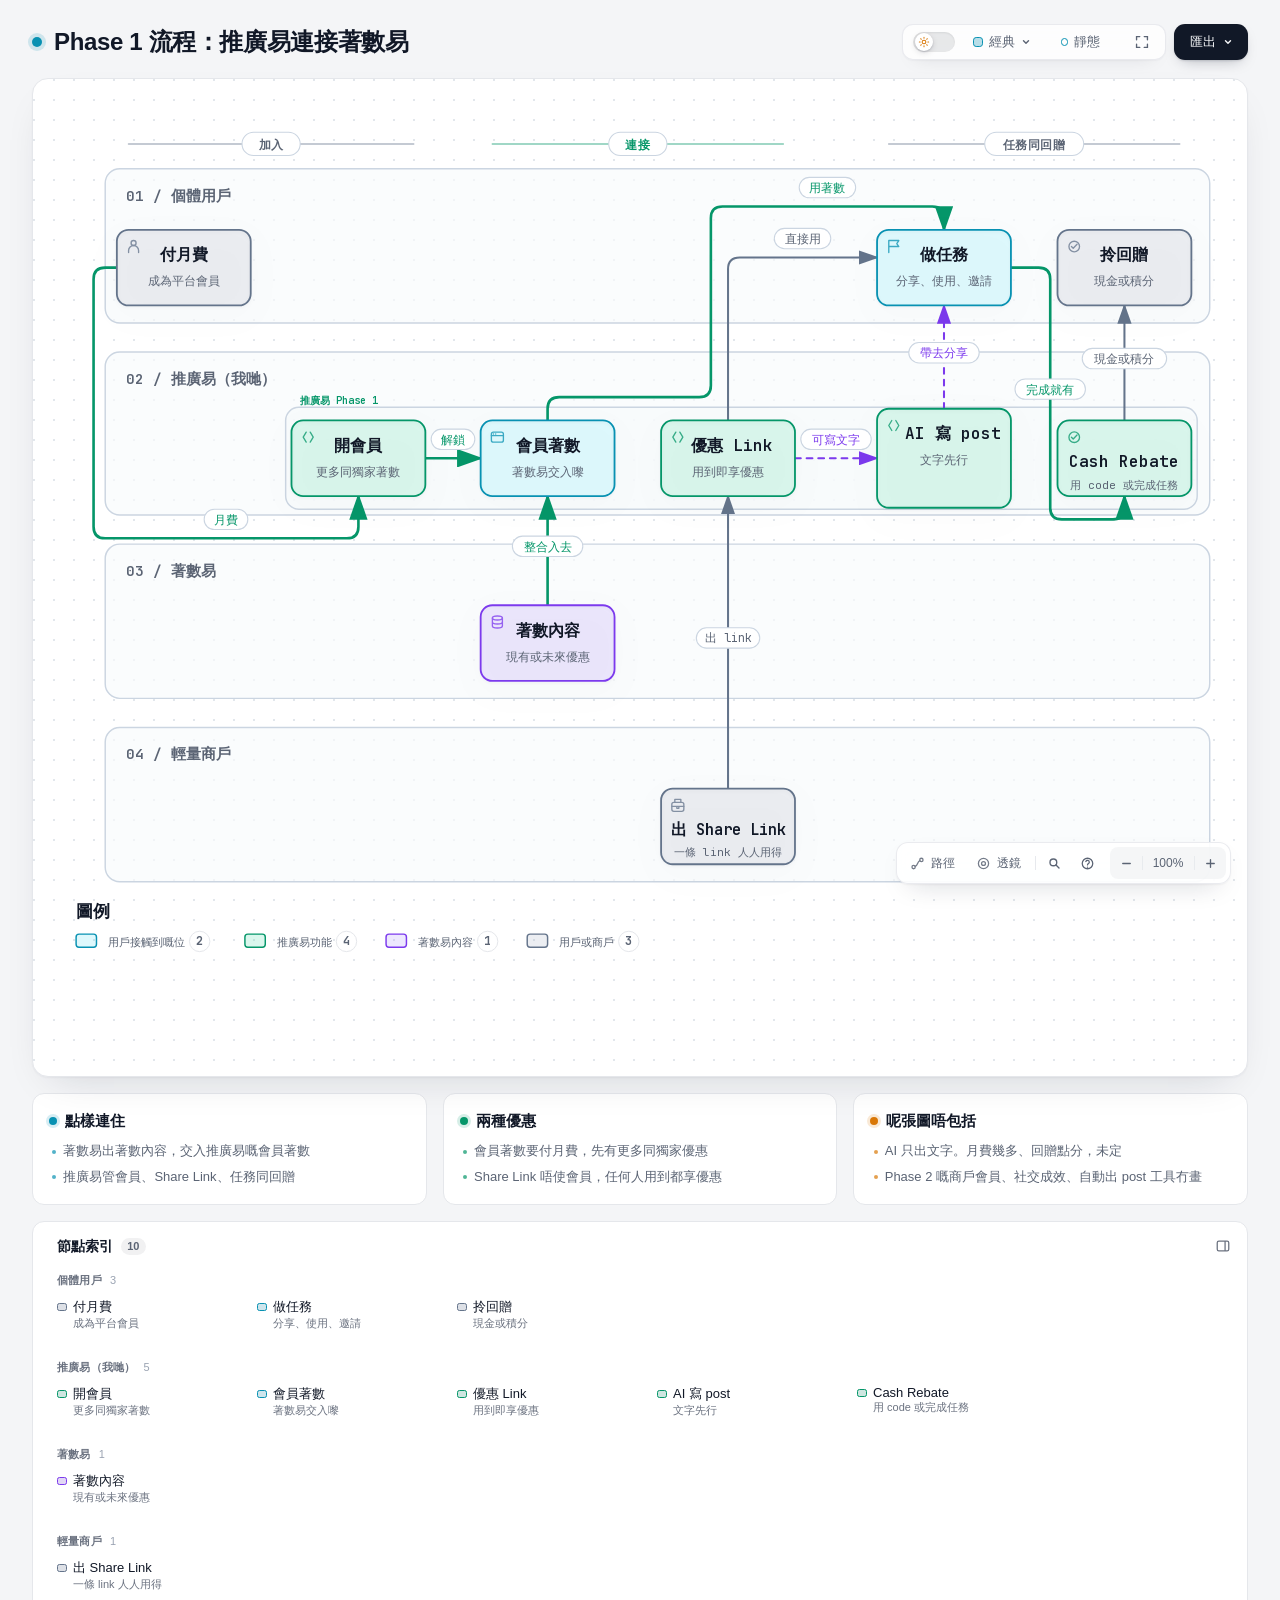
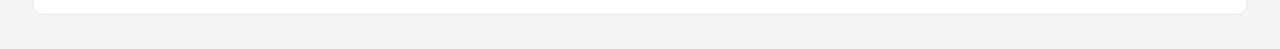
==== docs/phase1-flow.html @ 8ddf8d13 "Add Phase 1 推廣易 / 著數易 flow diagram" ====
<!DOCTYPE html>
<html lang="zh-TW" data-theme="dark" data-preset="classic">
<head>
  <meta charset="UTF-8">
  <meta name="viewport" content="width=device-width, initial-scale=1.0">
  <meta name="generator" content="archify 3.2.0">
  <meta name="archify-reader-contract" content="declared-wide-v1">
  <title>Phase 1 流程：推廣易連接著數易</title>
  <script>
    // Resolve the theme before first paint so light-preference users don't
    // see a dark flash. The toolbar script below re-applies with UI state.
    (function () {
      try {
        var theme = null;
        try {
          var param = new URLSearchParams(window.location.search).get('theme');
          if (param === 'light' || param === 'dark') theme = param;
          if (new URLSearchParams(window.location.search).get('embed') === '1') {
            document.documentElement.setAttribute('data-embed', 'true');
          }
          if (new URLSearchParams(window.location.search).get('present') === '1') {
            document.documentElement.setAttribute('data-present', 'true');
          }
        } catch (_) {}
        if (!theme) {
          try { theme = localStorage.getItem('archify-theme'); } catch (_) {}
        }
        if (theme !== 'light' && theme !== 'dark') {
          theme = window.matchMedia('(prefers-color-scheme: light)').matches ? 'light' : 'dark';
        }
        document.documentElement.setAttribute('data-theme', theme);
      } catch (_) {}
    })();
  </script>
  <style id="archify-fonts">
/*
JetBrains Mono variable WOFF2 subsets from Google Fonts service revision v24.
These fixed bytes are shared by the viewer and its SVG/raster exports.
No local() source: an installed copy must not override the bundled font.
Uncovered characters (including CJK) still use the system fallback stack.
Upstream: https://github.com/JetBrains/JetBrainsMono

cyrillic-ext    1664 bytes  sha256 9343de2ca5d9549f792e7962375af8efb0f320c7643bfd36c884b5a30e5c396f
cyrillic        8892 bytes  sha256 4995a9a43ac659ec32fcd8b463755cd6a07b31a6e6b3894a6a153b661cf490e2
greek           6800 bytes  sha256 49c3da6c9a2b279b0f1f860f5cfb1f5dc38d88a5c7be9c9b1837bbc4e3db6111
vietnamese      5872 bytes  sha256 d44eb1936043a56038eb02dd70b243f379bef65783f94ec12f277550720411f1
latin-ext      11596 bytes  sha256 9c38cb2d0d2d93c1ee6e21fa78db76f13ea7e15e15cc64214c7ca89b6aaa35c4
latin          31340 bytes  sha256 2c32b9b3ee358c119e210f6f5195f9bd34894d78a785ff2e95d60e718e400af4

Copyright 2020 The JetBrains Mono Project Authors (https://github.com/JetBrains/JetBrainsMono)

This Font Software is licensed under the SIL Open Font License, Version 1.1.
This license is copied below, and is also available with a FAQ at:
https://openfontlicense.org


-----------------------------------------------------------
SIL OPEN FONT LICENSE Version 1.1 - 26 February 2007
-----------------------------------------------------------

PREAMBLE
The goals of the Open Font License (OFL) are to stimulate worldwide
development of collaborative font projects, to support the font creation
efforts of academic and linguistic communities, and to provide a free and
open framework in which fonts may be shared and improved in partnership
with others.

The OFL allows the licensed fonts to be used, studied, modified and
redistributed freely as long as they are not sold by themselves. The
fonts, including any derivative works, can be bundled, embedded,
redistributed and/or sold with any software provided that any reserved
names are not used by derivative works. The fonts and derivatives,
however, cannot be released under any other type of license. The
requirement for fonts to remain under this license does not apply
to any document created using the fonts or their derivatives.

DEFINITIONS
"Font Software" refers to the set of files released by the Copyright
Holder(s) under this license and clearly marked as such. This may
include source files, build scripts and documentation.

"Reserved Font Name" refers to any names specified as such after the
copyright statement(s).

"Original Version" refers to the collection of Font Software components as
distributed by the Copyright Holder(s).

"Modified Version" refers to any derivative made by adding to, deleting,
or substituting -- in part or in whole -- any of the components of the
Original Version, by changing formats or by porting the Font Software to a
new environment.

"Author" refers to any designer, engineer, programmer, technical
writer or other person who contributed to the Font Software.

PERMISSION & CONDITIONS
Permission is hereby granted, free of charge, to any person obtaining
a copy of the Font Software, to use, study, copy, merge, embed, modify,
redistribute, and sell modified and unmodified copies of the Font
Software, subject to the following conditions:

1) Neither the Font Software nor any of its individual components,
in Original or Modified Versions, may be sold by itself.

2) Original or Modified Versions of the Font Software may be bundled,
redistributed and/or sold with any software, provided that each copy
contains the above copyright notice and this license. These can be
included either as stand-alone text files, human-readable headers or
in the appropriate machine-readable metadata fields within text or
binary files as long as those fields can be easily viewed by the user.

3) No Modified Version of the Font Software may use the Reserved Font
Name(s) unless explicit written permission is granted by the corresponding
Copyright Holder. This restriction only applies to the primary font name as
presented to the users.

4) The name(s) of the Copyright Holder(s) or the Author(s) of the Font
Software shall not be used to promote, endorse or advertise any
Modified Version, except to acknowledge the contribution(s) of the
Copyright Holder(s) and the Author(s) or with their explicit written
permission.

5) The Font Software, modified or unmodified, in part or in whole,
must be distributed entirely under this license, and must not be
distributed under any other license. The requirement for fonts to
remain under this license does not apply to any document created
using the Font Software.

TERMINATION
This license becomes null and void if any of the above conditions are
not met.

DISCLAIMER
THE FONT SOFTWARE IS PROVIDED "AS IS", WITHOUT WARRANTY OF ANY KIND,
EXPRESS OR IMPLIED, INCLUDING BUT NOT LIMITED TO ANY WARRANTIES OF
MERCHANTABILITY, FITNESS FOR A PARTICULAR PURPOSE AND NONINFRINGEMENT
OF COPYRIGHT, PATENT, TRADEMARK, OR OTHER RIGHT. IN NO EVENT SHALL THE
COPYRIGHT HOLDER BE LIABLE FOR ANY CLAIM, DAMAGES OR OTHER LIABILITY,
INCLUDING ANY GENERAL, SPECIAL, INDIRECT, INCIDENTAL, OR CONSEQUENTIAL
DAMAGES, WHETHER IN AN ACTION OF CONTRACT, TORT OR OTHERWISE, ARISING
FROM, OUT OF THE USE OR INABILITY TO USE THE FONT SOFTWARE OR FROM
OTHER DEALINGS IN THE FONT SOFTWARE.
*/
    /* cyrillic-ext */
    @font-face { font-family: 'JetBrains Mono'; font-style: normal; font-weight: 400 800; font-display: swap;
      src: url([data-uri]) format('woff2');
      unicode-range: U+0460-052F, U+1C80-1C8A, U+20B4, U+2DE0-2DFF, U+A640-A69F, U+FE2E-FE2F; }
    /* cyrillic */
    @font-face { font-family: 'JetBrains Mono'; font-style: normal; font-weight: 400 800; font-display: swap;
      src: url([data-uri]) format('woff2');
      unicode-range: U+0301, U+0400-045F, U+0490-0491, U+04B0-04B1, U+2116; }
    /* greek */
    @font-face { font-family: 'JetBrains Mono'; font-style: normal; font-weight: 400 800; font-display: swap;
      src: url([data-uri]) format('woff2');
      unicode-range: U+0370-0377, U+037A-037F, U+0384-038A, U+038C, U+038E-03A1, U+03A3-03FF; }
    /* vietnamese */
    @font-face { font-family: 'JetBrains Mono'; font-style: normal; font-weight: 400 800; font-display: swap;
      src: url([data-uri]) format('woff2');
      unicode-range: U+0102-0103, U+0110-0111, U+0128-0129, U+0168-0169, U+01A0-01A1, U+01AF-01B0, U+0300-0301, U+0303-0304, U+0308-0309, U+0323, U+0329, U+1EA0-1EF9, U+20AB; }
    /* latin-ext */
    @font-face { font-family: 'JetBrains Mono'; font-style: normal; font-weight: 400 800; font-display: swap;
      src: url([data-uri]) format('woff2');
      unicode-range: U+0100-02BA, U+02BD-02C5, U+02C7-02CC, U+02CE-02D7, U+02DD-02FF, U+0304, U+0308, U+0329, U+1D00-1DBF, U+1E00-1E9F, U+1EF2-1EFF, U+2020, U+20A0-20AB, U+20AD-20C0, U+2113, U+2C60-2C7F, U+A720-A7FF; }
    /* latin */
    @font-face { font-family: 'JetBrains Mono'; font-style: normal; font-weight: 400 800; font-display: swap;
      src: url([data-uri]) format('woff2');
      unicode-range: U+0000-00FF, U+0131, U+0152-0153, U+02BB-02BC, U+02C6, U+02DA, U+02DC, U+0304, U+0308, U+0329, U+2000-206F, U+20AC, U+2122, U+2191, U+2193, U+2212, U+2215, U+FEFF, U+FFFD; }
  </style>
  <style>
    /* ==========================================================
       THEME VARIABLES — switch by toggling [data-theme] on <html>
       ========================================================== */
    :root,
    [data-theme="dark"] {
      --bg: #020617;
      --grid: #1e293b;
      --canvas-dot: rgba(148, 163, 184, 0.16);
      --text: #ffffff;
      --text-muted: #94a3b8;
      --text-dim: #475569;
      /* UI chrome and menu hints need more contrast than SVG .t-dim accents */
      --text-faint: #7d8da1;

      --panel: rgba(15, 23, 42, 0.5);
      --panel-border: #1e293b;
      --lane-fill: rgba(15, 23, 42, 0.22);
      --lane-stroke: #334155;

      --arrow: #94a3b8;
      --arrow-emphasis: #34d399;

      /* Opaque mask color used behind semi-transparent component fills
         so the arrows drawn underneath are properly hidden. */
      --mask: #0f172a;

      --frontend-fill:    rgba(8, 51, 68, 0.4);
      --frontend-stroke:  #22d3ee;
      --backend-fill:     rgba(6, 78, 59, 0.4);
      --backend-stroke:   #34d399;
      --database-fill:    rgba(76, 29, 149, 0.4);
      --database-stroke:  #a78bfa;
      --cloud-fill:       rgba(120, 53, 15, 0.3);
      --cloud-stroke:     #fbbf24;
      --security-fill:    rgba(136, 19, 55, 0.4);
      --security-stroke:  #fb7185;
      --messagebus-fill:  rgba(251, 146, 60, 0.3);
      --messagebus-stroke:#fb923c;
      --external-fill:    rgba(30, 41, 59, 0.5);
      --external-stroke:  #94a3b8;

      --toolbar-bg:       rgba(15, 23, 42, 0.8);
      --toolbar-border:   #334155;
      --toolbar-text:     #e2e8f0;
      --toolbar-hover:    rgba(15, 23, 42, 0.95);
      --toolbar-menu-bg:  #0f172a;
    }

    [data-theme="light"] {
      --bg: #f4f5f7;
      --grid: #e9edf2;
      --canvas-dot: #e2e7ec;
      --text: #111827;
      --text-muted: #5b6474;
      --text-dim: #9aa3b2;
      --text-faint: #6b7280;

      --panel: #ffffff;
      --panel-border: #e5e7eb;
      --lane-fill: rgba(248, 250, 252, 0.65);
      --lane-stroke: #cbd5e1;

      --arrow: #64748b;
      --arrow-emphasis: #059669;

      --mask: #ffffff;

      --frontend-fill: rgba(34, 211, 238, 0.15);
      --frontend-stroke: #0891b2;
      --backend-fill: rgba(52, 211, 153, 0.18);
      --backend-stroke: #059669;
      --database-fill: rgba(167, 139, 250, 0.2);
      --database-stroke: #7c3aed;
      --cloud-fill: rgba(251, 191, 36, 0.18);
      --cloud-stroke: #d97706;
      --security-fill: rgba(251, 113, 133, 0.15);
      --security-stroke: #e11d48;
      --messagebus-fill: rgba(251, 146, 60, 0.15);
      --messagebus-stroke: #ea580c;
      --external-fill: rgba(148, 163, 184, 0.18);
      --external-stroke: #64748b;

      --toolbar-bg:       rgba(255, 255, 255, 0.92);
      --toolbar-border:   #cbd5e1;
      --toolbar-text:     #334155;
      --toolbar-hover:    #ffffff;
      --toolbar-menu-bg:  #ffffff;
    }

    /* ==========================================================
       SIGNAL FLOW — an opt-in, motion-forward visual preset.
       The variables also target a standalone exported SVG, whose
       root carries data-preset and data-theme directly.
       ========================================================== */
    [data-preset="signal-flow"][data-theme="dark"] {
      --bg: #030711;
      --grid: #15233a;
      --panel: rgba(6, 14, 28, 0.78);
      --panel-border: #1d3350;
      --lane-fill: rgba(9, 22, 40, 0.5);
      --lane-stroke: #2c4564;
      --text: #f5fbff;
      --text-muted: #9eb0c7;
      --text-dim: #52667f;
      --text-faint: #7890ad;
      --mask: #07101e;
      --frontend-fill: rgba(6, 182, 212, 0.14);
      --frontend-stroke: #67e8f9;
      --backend-fill: rgba(16, 185, 129, 0.14);
      --backend-stroke: #5eead4;
      --database-fill: rgba(139, 92, 246, 0.16);
      --database-stroke: #c4b5fd;
      --cloud-fill: rgba(245, 158, 11, 0.13);
      --cloud-stroke: #fcd34d;
      --security-fill: rgba(244, 63, 94, 0.13);
      --security-stroke: #fda4af;
      --messagebus-fill: rgba(249, 115, 22, 0.13);
      --messagebus-stroke: #fdba74;
      --external-fill: rgba(71, 85, 105, 0.24);
      --external-stroke: #a5b4c7;
      --arrow: #7890ad;
      --arrow-emphasis: #2dd4bf;
      --toolbar-bg: rgba(7, 16, 30, 0.86);
      --toolbar-border: #29415f;
      --toolbar-menu-bg: #07101e;
    }

    [data-preset="signal-flow"][data-theme="light"] {
      --bg: #f4f9fc;
      --grid: #d4e5ee;
      --panel: rgba(255, 255, 255, 0.82);
      --panel-border: #bfd5e2;
      --lane-fill: rgba(232, 243, 248, 0.62);
      --lane-stroke: #a9c5d5;
      --text: #102638;
      --text-muted: #587287;
      --text-dim: #8aa2b4;
      --text-faint: #668397;
      --mask: #ffffff;
      --frontend-fill: rgba(6, 182, 212, 0.09);
      --frontend-stroke: #0789a1;
      --backend-fill: rgba(5, 150, 105, 0.09);
      --backend-stroke: #087f69;
      --database-fill: rgba(124, 58, 237, 0.09);
      --database-stroke: #7254c7;
      --cloud-fill: rgba(217, 119, 6, 0.08);
      --cloud-stroke: #b9670b;
      --security-fill: rgba(225, 29, 72, 0.08);
      --security-stroke: #c53a59;
      --messagebus-fill: rgba(234, 88, 12, 0.08);
      --messagebus-stroke: #c65f27;
      --external-fill: rgba(100, 116, 139, 0.1);
      --external-stroke: #607a8c;
      --arrow: #7b97aa;
      --arrow-emphasis: #0d9488;
    }

    /* ==========================================================
       BLUEPRINT — a review-first drafting preset for deployment,
       infrastructure, and technical design documentation. It keeps
       the same semantic palette and geometry while trading glow for
       precise grid contrast, squared materials, and drafting marks.
       ========================================================== */
    [data-preset="blueprint"][data-theme="dark"] {
      --bg: #06131f;
      --grid: #17425a;
      --panel: rgba(7, 27, 43, 0.9);
      --panel-border: #27627f;
      --lane-fill: rgba(10, 43, 66, 0.36);
      --lane-stroke: #34799a;
      --text: #e3f6ff;
      --text-muted: #91b8ca;
      --text-dim: #557e92;
      --text-faint: #739caf;
      --mask: #0a2031;
      --frontend-fill: rgba(26, 157, 193, 0.14);
      --frontend-stroke: #66d9ef;
      --backend-fill: rgba(31, 155, 124, 0.13);
      --backend-stroke: #69dfbd;
      --database-fill: rgba(120, 105, 196, 0.14);
      --database-stroke: #b4a8ff;
      --cloud-fill: rgba(197, 145, 43, 0.13);
      --cloud-stroke: #ffd166;
      --security-fill: rgba(199, 76, 104, 0.13);
      --security-stroke: #ff8da1;
      --messagebus-fill: rgba(207, 112, 49, 0.13);
      --messagebus-stroke: #ffad66;
      --external-fill: rgba(84, 119, 139, 0.18);
      --external-stroke: #a7cad9;
      --arrow: #78a3b7;
      --arrow-emphasis: #64dfc1;
      --toolbar-bg: rgba(7, 28, 45, 0.92);
      --toolbar-border: #34799a;
      --toolbar-text: #d8f3ff;
      --toolbar-hover: rgba(18, 58, 83, 0.95);
      --toolbar-menu-bg: #0a2031;
    }

    [data-preset="blueprint"][data-theme="light"] {
      --bg: #edf7fa;
      --grid: #b5d5e1;
      --panel: rgba(249, 253, 255, 0.94);
      --panel-border: #78aabd;
      --lane-fill: rgba(210, 232, 240, 0.42);
      --lane-stroke: #83b2c4;
      --text: #123344;
      --text-muted: #4e7486;
      --text-dim: #86a6b4;
      --text-faint: #668c9d;
      --mask: #f9fdff;
      --frontend-fill: rgba(8, 145, 178, 0.08);
      --frontend-stroke: #087f9c;
      --backend-fill: rgba(5, 128, 101, 0.08);
      --backend-stroke: #08755f;
      --database-fill: rgba(100, 75, 180, 0.08);
      --database-stroke: #6757a8;
      --cloud-fill: rgba(181, 120, 15, 0.08);
      --cloud-stroke: #a86609;
      --security-fill: rgba(190, 48, 80, 0.07);
      --security-stroke: #b32f50;
      --messagebus-fill: rgba(196, 81, 22, 0.07);
      --messagebus-stroke: #b65120;
      --external-fill: rgba(79, 112, 128, 0.08);
      --external-stroke: #506f7e;
      --arrow: #6d93a5;
      --arrow-emphasis: #087f69;
      --toolbar-bg: rgba(247, 252, 254, 0.94);
      --toolbar-border: #8ab5c5;
      --toolbar-text: #294f61;
      --toolbar-hover: #ffffff;
      --toolbar-menu-bg: #f9fdff;
    }

    /* ==========================================================
       EDITORIAL — a warm, publication-minded preset for design
       reviews, launch notes, and documentation. The diagram keeps
       the same semantic palette and exact geometry, but trades
       software chrome for paper, ink, ruled structure, and one
       restrained vermilion accent.
       ========================================================== */
    [data-preset="editorial"][data-theme="dark"] {
      --bg: #181611;
      --grid: #39342a;
      --panel: rgba(35, 31, 24, 0.96);
      --panel-border: #625a4a;
      --lane-fill: rgba(52, 46, 35, 0.46);
      --lane-stroke: #726957;
      --text: #f4eddf;
      --text-muted: #b9ae9b;
      --text-dim: #776e60;
      --text-faint: #9d917e;
      --mask: #231f18;
      --frontend-fill: rgba(43, 133, 142, 0.16);
      --frontend-stroke: #7fc6c7;
      --backend-fill: rgba(63, 132, 92, 0.16);
      --backend-stroke: #8fc29e;
      --database-fill: rgba(117, 91, 141, 0.17);
      --database-stroke: #c0a4d0;
      --cloud-fill: rgba(170, 119, 49, 0.16);
      --cloud-stroke: #d8ad68;
      --security-fill: rgba(157, 69, 65, 0.17);
      --security-stroke: #df9085;
      --messagebus-fill: rgba(174, 79, 42, 0.16);
      --messagebus-stroke: #df946f;
      --external-fill: rgba(126, 115, 96, 0.18);
      --external-stroke: #b8ad99;
      --arrow: #948978;
      --arrow-emphasis: #dd6b3d;
      --toolbar-bg: rgba(35, 31, 24, 0.92);
      --toolbar-border: #625a4a;
      --toolbar-text: #eee5d5;
      --toolbar-hover: #302a20;
      --toolbar-menu-bg: #231f18;
    }

    [data-preset="editorial"][data-theme="light"] {
      --bg: #f2eee5;
      --grid: #d8d0c2;
      --panel: rgba(251, 248, 241, 0.97);
      --panel-border: #c4b9a6;
      --lane-fill: rgba(229, 221, 207, 0.42);
      --lane-stroke: #b8aa94;
      --text: #242018;
      --text-muted: #6f6658;
      --text-dim: #a09788;
      --text-faint: #817767;
      --mask: #fbf8f1;
      --frontend-fill: rgba(31, 117, 126, 0.09);
      --frontend-stroke: #287e84;
      --backend-fill: rgba(42, 119, 75, 0.09);
      --backend-stroke: #397b53;
      --database-fill: rgba(105, 75, 130, 0.09);
      --database-stroke: #765d86;
      --cloud-fill: rgba(157, 103, 31, 0.1);
      --cloud-stroke: #9a671f;
      --security-fill: rgba(153, 58, 52, 0.09);
      --security-stroke: #9e463f;
      --messagebus-fill: rgba(182, 70, 27, 0.09);
      --messagebus-stroke: #ad4b25;
      --external-fill: rgba(101, 91, 75, 0.09);
      --external-stroke: #746b5e;
      --arrow: #8a806f;
      --arrow-emphasis: #bb4c23;
      --toolbar-bg: rgba(251, 248, 241, 0.94);
      --toolbar-border: #c4b9a6;
      --toolbar-text: #40392f;
      --toolbar-hover: #fffdf8;
      --toolbar-menu-bg: #fbf8f1;
    }

    * { margin: 0; padding: 0; box-sizing: border-box; }

    body {
      --archify-page-top: 2rem;
      font-family: -apple-system, BlinkMacSystemFont, 'Segoe UI', 'PingFang SC', 'Hiragino Sans GB', 'Microsoft YaHei', 'Noto Sans CJK SC', 'Noto Sans', Roboto, 'Helvetica Neue', Arial, sans-serif;
      -webkit-font-smoothing: antialiased;
      background: var(--bg);
      min-height: 100vh;
      padding: var(--archify-page-top) 2rem 2rem;
      color: var(--text);
      /* Theme surfaces change together; animating the page background leaves it
         visibly out of sync with the SVG and panel for the first 200ms. */
    }

    html[data-preset="signal-flow"] body {
      background-image:
        radial-gradient(circle at 18% -8%, rgba(34, 211, 238, 0.14), transparent 34rem),
        radial-gradient(circle at 92% 18%, rgba(139, 92, 246, 0.12), transparent 30rem);
      background-attachment: fixed;
    }
    html[data-preset="signal-flow"][data-theme="light"] body {
      background-image:
        radial-gradient(circle at 18% -8%, rgba(6, 182, 212, 0.12), transparent 34rem),
        radial-gradient(circle at 92% 18%, rgba(139, 92, 246, 0.08), transparent 30rem);
    }
    html[data-preset="blueprint"] body {
      background-image:
        linear-gradient(var(--grid) 1px, transparent 1px),
        linear-gradient(90deg, var(--grid) 1px, transparent 1px);
      background-size: 32px 32px;
      background-position: -1px -1px;
      background-attachment: fixed;
    }
    html[data-preset="editorial"] body {
      background-image:
        linear-gradient(90deg, transparent 0, transparent 5.4rem, color-mix(in srgb, var(--security-stroke) 18%, transparent) 5.4rem, color-mix(in srgb, var(--security-stroke) 18%, transparent) calc(5.4rem + 1px), transparent calc(5.4rem + 1px)),
        repeating-linear-gradient(0deg, transparent 0, transparent 31px, color-mix(in srgb, var(--grid) 36%, transparent) 31px, color-mix(in srgb, var(--grid) 36%, transparent) 32px);
      background-attachment: fixed;
    }

    /* Gallery/embed mode keeps the generated artifact as the source of truth
       while presenting only its diagram surface inside a proof card. */
    html[data-embed="true"] body {
      min-height: 0;
      padding: 0;
      overflow: hidden;
      background: var(--bg);
      background-image: none;
    }
    html[data-embed="true"] .toolbar,
    html[data-embed="true"] .header,
    html[data-embed="true"] .cards,
    html[data-embed="true"] .diagram-nav,
    html[data-embed="true"] .overview-map,
    html[data-embed="true"] .focus-chip,
    html[data-embed="true"] .route-probe,
    html[data-embed="true"] .semantic-lens,
    html[data-embed="true"] .diagram-guide,
    html[data-embed="true"] .node-finder,
    html[data-embed="true"] .node-outline { display: none !important; }
    html[data-embed="true"] .container { max-width: none; }
    html[data-embed="true"] .diagram-container {
      padding: 0.5rem;
      border: 0;
      border-radius: 0;
      box-shadow: none;
    }
    html[data-embed="true"] .diagram-container svg { min-width: 0; }

    /* Presentation Stage is a viewer-only layer: it gives the live diagram
       the viewport while keeping guided views, theme, focus, and exports real.
       Embed mode wins when both query parameters are present. */
    html[data-present="true"]:not([data-embed="true"]) body {
      --archify-page-top: 1rem;
      height: 100dvh;
      min-height: 0;
      padding: 1rem;
      overflow: hidden;
    }
    html[data-present="true"]:not([data-embed="true"]) .container {
      display: flex;
      flex-direction: column;
      gap: 0.75rem;
      width: 100%;
      max-width: none;
      height: calc(100dvh - 2rem);
    }
    html[data-present="true"]:not([data-embed="true"]) .header {
      flex: none;
      min-width: 0;
      margin: 0;
      padding-right: 23rem;
    }
    html[data-present="true"]:not([data-embed="true"]) .header-row { margin-bottom: 0.25rem; }
    html[data-present="true"]:not([data-embed="true"]) .subtitle {
      overflow: hidden;
      text-overflow: ellipsis;
      white-space: nowrap;
    }

    html[data-present="true"]:not([data-embed="true"]) .diagram-container {
      display: flex;
      flex: 1 1 auto;
      align-items: center;
      justify-content: center;
      min-height: 0;
      padding: 0.75rem;
      padding-bottom: calc(0.75rem + var(--archify-nav-reserve));
    }
    html[data-present="true"]:not([data-embed="true"]) .diagram-container > svg {
      flex: 1 1 auto;
      height: 100%;
      min-height: 0;
      width: 100%;
      min-width: 0;
    }
    html[data-present="true"]:not([data-embed="true"]) .cards { display: none; }
    html[data-present="true"]:not([data-embed="true"]) #btn-present {
      border-color: var(--frontend-stroke);
      color: var(--frontend-stroke);
    }

    /* The reader owns only the outer scale. Compact automatic sequences fit at
       their authored text size or larger. Long sequences and waterfall rows
       favor reading width and page scroll; other diagrams keep height fitting.
       Small automatic canvases retain a modest scale inside a usable shell.
       Every strategy preserves the authored SVG/viewBox and semantic geometry. */
    .container {
      width: 100%;
      max-width: var(--archify-reader-width, 1440px);
      margin: 0 auto;
    }
    html[data-reader-area="true"] .diagram-container {
      min-height: var(--archify-diagram-min-height);
      display: flex;
      align-items: center;
    }
    html[data-reader-area="true"] .diagram-container > svg { flex-shrink: 0; }
    /* The original SVG legend can use the outer corner while the capped or fitted
       diagram stays centered. The container still clips all outer paint. */
    .diagram-container:has([data-reader-legend-corner]) > svg { overflow: visible; }
    .diagram-container [data-reader-legend-corner] {
      transform-origin: 0 0;
      transform-box: view-box;
      transform: var(--archify-reader-legend-transform);
    }
    html[data-reader-narrow="true"]:not([data-present="true"]) .diagram-container > svg {
      min-width: 0;
      max-width: var(--archify-diagram-max-width);
      margin-inline: auto;
    }
    @media (min-width: 768px) and (max-height: 920px) {
      .header { margin-bottom: 1rem; }
      .diagram-container { padding: 1rem; }
      .cards { margin-top: 1rem; }
      .card { padding: 1rem; }
    }

    .header { margin-bottom: 1.5rem; padding-right: 29.5rem; }

    html[data-preset="signal-flow"] .header,
    html[data-preset="blueprint"] .header,
    html[data-preset="editorial"] .header { padding-right: 29.5rem; }

    .header-row {
      display: flex;
      align-items: center;
      gap: 0.75rem;
      min-height: 2.75rem;
      margin-bottom: 0.25rem;
    }

    .pulse-dot {
      flex: none;
      width: 10px;
      height: 10px;
      background: var(--frontend-stroke);
      border-radius: 50%;
      box-shadow: 0 0 0 4px color-mix(in srgb, var(--frontend-stroke) 16%, transparent);
      animation: none;
    }

    html[data-motion-capable="true"] .pulse-dot { animation: pulse 2s infinite; }

    @keyframes pulse {
      0%, 100% { opacity: 1; }
      50% { opacity: 0.5; }
    }

    h1 {
      font-size: 1.5rem;
      font-weight: 650;
      line-height: 1.25;
      letter-spacing: -0.015em;
    }

    .subtitle {
      color: var(--text-muted);
      font-size: 0.875rem;
      line-height: 1.55;
      margin-left: 1.375rem;
    }

    html[data-preset="signal-flow"] .header-row::after {
      content: attr(data-preset-badge-signal-flow);
      flex: none;
      margin-left: 0.25rem;
      color: var(--frontend-stroke);
      border: 1px solid var(--frontend-stroke);
      border-radius: 999px;
      padding: 0.28rem 0.6rem;
      font-size: 0.625rem;
      letter-spacing: 0.12em;
      opacity: 0.82;
      box-shadow: 0 0 20px rgba(34, 211, 238, 0.12);
      white-space: nowrap;
    }

    html[data-preset="blueprint"] .pulse-dot {
      width: 10px;
      height: 10px;
      border: 1px solid var(--frontend-stroke);
      border-radius: 1px;
      background: transparent;
      box-shadow: inset 0 0 0 2px var(--bg);
      transform: rotate(45deg);
      animation: none;
    }
    html[data-preset="blueprint"] .header-row::after {
      content: attr(data-preset-badge-blueprint);
      flex: none;
      margin-left: 0.25rem;
      padding: 0.28rem 0.55rem;
      border-top: 1px solid var(--frontend-stroke);
      border-bottom: 1px solid var(--frontend-stroke);
      color: var(--frontend-stroke);
      font-size: 0.5625rem;
      font-weight: 700;
      letter-spacing: 0.14em;
      white-space: nowrap;
    }

    html[data-preset="editorial"] h1,
    html[data-preset="editorial"] .card h3 {
      font-family: Georgia, 'Times New Roman', 'Songti SC', STSong, serif;
      letter-spacing: -0.02em;
    }
    html[data-preset="editorial"] h1 { font-size: 1.72rem; font-weight: 600; }
    html[data-preset="editorial"] .pulse-dot {
      width: 9px;
      height: 9px;
      border: 1px solid var(--arrow-emphasis);
      border-radius: 0;
      background: var(--arrow-emphasis);
      box-shadow: 0 0 0 3px color-mix(in srgb, var(--arrow-emphasis) 14%, transparent);
      transform: rotate(45deg);
      animation: none;
    }
    html[data-preset="editorial"] .header-row::after {
      content: attr(data-preset-badge-editorial);
      flex: none;
      margin-left: 0.25rem;
      padding: 0.32rem 0 0.24rem;
      border-bottom: 2px solid var(--arrow-emphasis);
      color: var(--arrow-emphasis);
      font-family: Georgia, 'Times New Roman', serif;
      font-size: 0.625rem;
      font-style: italic;
      font-weight: 600;
      letter-spacing: 0.08em;
      white-space: nowrap;
    }

    .diagram-container {
      --archify-nav-reserve: 0px;
      background: var(--panel);
      border-radius: 1rem;
      border: 1px solid var(--panel-border);
      box-shadow: 0 1px 2px rgba(15, 23, 42, 0.04), 0 16px 40px -20px rgba(15, 23, 42, 0.18);
      padding: 1.5rem;
      padding-bottom: calc(1.5rem + var(--archify-nav-reserve));
      overflow: hidden;
      position: relative;
    }

    html[data-preset="signal-flow"] .diagram-container {
      position: relative;
      overflow: hidden;
      background: linear-gradient(180deg, rgba(8, 20, 38, 0.82), rgba(3, 8, 18, 0.94));
      box-shadow: inset 0 1px 0 rgba(255, 255, 255, 0.04), 0 28px 80px rgba(0, 0, 0, 0.34);
    }
    html[data-preset="signal-flow"][data-theme="light"] .diagram-container {
      background: linear-gradient(180deg, rgba(255, 255, 255, 0.9), rgba(237, 246, 250, 0.94));
      box-shadow: inset 0 1px 0 rgba(255, 255, 255, 0.72), 0 24px 60px rgba(45, 78, 99, 0.12);
    }
    html[data-preset="blueprint"] .diagram-container {
      border-color: var(--panel-border);
      border-radius: 0.35rem;
      background: var(--panel);
      box-shadow:
        inset 0 0 0 1px color-mix(in srgb, var(--panel-border) 34%, transparent),
        0 18px 48px rgba(0, 0, 0, 0.16);
    }
    html[data-preset="blueprint"] .diagram-container::after {
      content: "";
      position: absolute;
      z-index: 10;
      inset: 0.7rem;
      pointer-events: none;
      background:
        linear-gradient(var(--frontend-stroke), var(--frontend-stroke)) left top / 1.35rem 1px no-repeat,
        linear-gradient(var(--frontend-stroke), var(--frontend-stroke)) left top / 1px 1.35rem no-repeat,
        linear-gradient(var(--frontend-stroke), var(--frontend-stroke)) right top / 1.35rem 1px no-repeat,
        linear-gradient(var(--frontend-stroke), var(--frontend-stroke)) right top / 1px 1.35rem no-repeat,
        linear-gradient(var(--frontend-stroke), var(--frontend-stroke)) left bottom / 1.35rem 1px no-repeat,
        linear-gradient(var(--frontend-stroke), var(--frontend-stroke)) left bottom / 1px 1.35rem no-repeat,
        linear-gradient(var(--frontend-stroke), var(--frontend-stroke)) right bottom / 1.35rem 1px no-repeat,
        linear-gradient(var(--frontend-stroke), var(--frontend-stroke)) right bottom / 1px 1.35rem no-repeat;
      opacity: 0.58;
    }
    html[data-preset="editorial"] .diagram-container {
      overflow: hidden;
      border-color: var(--panel-border);
      border-radius: 0.38rem;
      background:
        linear-gradient(90deg, color-mix(in srgb, var(--security-fill) 58%, transparent), transparent 12%),
        var(--panel);
      box-shadow:
        0 1px 0 color-mix(in srgb, var(--text) 6%, transparent),
        0 18px 48px color-mix(in srgb, #000 19%, transparent);
    }
    html[data-preset="editorial"] .diagram-container::after {
      position: absolute;
      z-index: 10;
      top: 0.72rem;
      right: 1.25rem;
      padding: 0.2rem 0.52rem;
      border: 1px solid var(--panel-border);
      background: var(--panel);
      color: var(--arrow-emphasis);
      content: attr(data-preset-badge-editorial-plate);
      font-family: Georgia, 'Times New Roman', serif;
      font-size: 0.52rem;
      font-style: italic;
      font-weight: 600;
      letter-spacing: 0.09em;
      pointer-events: none;
    }
    html[data-embed="true"][data-preset="editorial"] .diagram-container::after { display: none; }
    html[data-motion-capable="true"][data-preset="signal-flow"][data-ambient-entry="running"] .diagram-container::before {
      content: "";
      position: absolute;
      inset: 0;
      pointer-events: none;
      background: linear-gradient(115deg, transparent 28%, rgba(103, 232, 249, 0.035) 48%, transparent 68%);
      transform: translateX(-70%);
      animation: archify-signal-scan 4.8s ease-in-out 1 both;
    }

    /* Motion Governor gives the reader a real static state and gives the
       strongest semantic action the only motion budget. Atmosphere resets to
       its authored base instead of freezing mid-cycle. Static artifacts never
       start a decorative pulse or scan. */
    html:not([data-motion-capable="true"]) svg[data-animation="trace"] [data-animate] {
      animation: none !important;
    }
    html:not([data-motion-capable="true"]) svg[data-animation="trace"] [data-graph-role="automatic-crossover"]:has(> [data-animate="edge"]) > [data-graph-role="automatic-crossover-underlay"] {
      animation: none !important;
    }
    html[data-motion="still"] .pulse-dot,
    html[data-motion="still"] .diagram-container::before,
    html[data-motion="still"] svg[data-animation="trace"] [data-animate],
    html[data-motion-owner] .pulse-dot,
    html[data-motion-owner] .diagram-container::before,
    html[data-motion-owner] svg[data-animation="trace"] [data-animate],
    html[data-embed="true"] .pulse-dot,
    html[data-embed="true"] .diagram-container::before,
    html[data-share-playback="true"] .pulse-dot,
    html[data-share-playback="true"] .diagram-container::before,
    html[data-document-hidden="true"] .pulse-dot,
    html[data-document-hidden="true"] .diagram-container::before,
    html[data-document-hidden="true"] svg[data-animation="trace"] [data-animate],
    html[data-motion="still"] svg[data-animation="trace"] [data-graph-role="automatic-crossover"]:has(> [data-animate="edge"]) > [data-graph-role="automatic-crossover-underlay"],
    html[data-motion-owner] svg[data-animation="trace"] [data-graph-role="automatic-crossover"]:has(> [data-animate="edge"]) > [data-graph-role="automatic-crossover-underlay"],
    html[data-embed="true"] svg[data-animation="trace"] [data-graph-role="automatic-crossover"]:has(> [data-animate="edge"]) > [data-graph-role="automatic-crossover-underlay"],
    html[data-share-playback="true"] svg[data-animation="trace"] [data-graph-role="automatic-crossover"]:has(> [data-animate="edge"]) > [data-graph-role="automatic-crossover-underlay"],
    html[data-document-hidden="true"] svg[data-animation="trace"] [data-graph-role="automatic-crossover"]:has(> [data-animate="edge"]) > [data-graph-role="automatic-crossover-underlay"] {
      animation: none !important;
    }
    html[data-motion="still"] .diagram-container::before,
    html[data-motion-owner] .diagram-container::before,
    html[data-embed="true"] .diagram-container::before,
    html[data-share-playback="true"] .diagram-container::before {
      opacity: 0;
    }
    html[data-motion="still"] .intent-trace-flow,
    html[data-motion="still"] .route-probe-flow,
    html[data-motion="still"] .route-journey-flow,
    html[data-motion="still"] .semantic-lens-flow,
    html[data-motion="still"] .diagram-guide,
    html[data-motion="still"] .overview-map-live,
    html[data-document-hidden="true"] .intent-trace-flow,
    html[data-document-hidden="true"] .route-probe-flow,
    html[data-document-hidden="true"] .route-journey-flow,
    html[data-document-hidden="true"] .semantic-lens-flow,
    html[data-document-hidden="true"] .diagram-guide,
    html[data-document-hidden="true"] .overview-map-live {
      animation: none !important;
    }

    html[data-motion="still"] .intent-trace-flow,
    html[data-motion="still"] .route-probe-flow {
      stroke-dasharray: none;
      stroke-dashoffset: 0;
      opacity: 0.72;
    }
    html[data-motion="still"] .route-journey-overlay,
    html[data-document-hidden="true"] .route-journey-overlay { display: none !important; }
    html[data-motion="still"] .relationship-pulse-overlay { display: none !important; }

    html[data-motion="still"] svg [data-node-id],
    html[data-motion="still"] svg [data-edge-from],
    html[data-motion="still"] svg [data-detail],
    html[data-motion="still"] svg [data-detail-anchor],
    html[data-motion="still"] svg [data-legend-hit],
    html[data-motion="still"] svg {
      transition: none !important;
    }

    svg {
      font-family: 'JetBrains Mono', ui-monospace, SFMono-Regular, Menlo, Consolas, 'DejaVu Sans Mono', 'Liberation Mono', 'Noto Sans Mono CJK SC', 'PingFang SC', 'Hiragino Sans GB', 'Microsoft YaHei', monospace;
      width: 100%;
      min-width: min(900px, 100%);
      display: block;
      transform-origin: 0 0;
      transition: transform 0.18s ease;
    }

    .diagram-container.is-camera-moving svg {
      transition: transform 0.42s cubic-bezier(0.22, 1, 0.36, 1);
    }
    .diagram-container.is-camera-transaction svg { transition: none; }
    .diagram-container.is-pannable { cursor: grab; }
    .diagram-container.is-panning { cursor: grabbing; user-select: none; }
    .diagram-container.is-panning svg { transition: none; }

    .diagram-nav {
      position: absolute;
      right: 1rem;
      bottom: 1rem;
      z-index: 12;
      translate: 0 calc(-1 * var(--archify-dock-lift, 0px));
      display: inline-flex;
      align-items: center;
      max-width: calc(100% - 2rem);
      padding: 0.25rem;
      gap: 0.0625rem;
      overflow-x: auto;
      border: 1px solid color-mix(in srgb, var(--panel-border) 80%, transparent);
      border-radius: 0.75rem;
      background: color-mix(in srgb, var(--panel) 84%, transparent);
      box-shadow: 0 1px 2px rgba(15, 23, 42, 0.05), 0 10px 28px -14px rgba(15, 23, 42, 0.28);
      backdrop-filter: blur(14px) saturate(1.2);
      scrollbar-width: none;
    }
    .diagram-nav::-webkit-scrollbar { display: none; }
    .diagram-nav button,
    .focus-chip button {
      border: 0;
      background: transparent;
      color: var(--toolbar-text);
      font: inherit;
      cursor: pointer;
    }
    .diagram-nav button {
      min-width: 2rem;
      height: 2rem;
      padding: 0 0.4rem;
      border-radius: 0.5rem;
      color: var(--text-muted);
      font-size: 0.75rem;
      font-weight: 500;
      letter-spacing: 0;
      transition: background 0.15s, color 0.15s;
    }
    .diagram-nav button:hover,
    .diagram-nav button:focus-visible {
      color: var(--text);
      background: color-mix(in srgb, var(--text) 6%, transparent);
    }
    .diagram-nav button:hover,
    .diagram-nav button:focus-visible,
    .focus-chip button:hover,
    .focus-chip button:focus-visible { background: var(--toolbar-hover); }
    .diagram-nav button:focus-visible,
    .focus-chip button:focus-visible {
      outline: 2px solid var(--frontend-stroke);
      outline-offset: 1px;
    }
    .diagram-nav button:disabled { opacity: 0.38; cursor: default; }
    /* The Guide stays on the ? shortcut; Map only earns dock space once the
       reader has zoomed past the full diagram (or opened it from the keyboard). */
    .diagram-nav button[hidden] { display: none; }
    .diagram-container:not(.is-pannable) #btn-overview-map:not([data-radar-requested]):not(:focus) { display: none; }
    .diagram-nav button:disabled:hover { background: transparent; }
    .diagram-nav #btn-route-probe,
    .diagram-nav #btn-overview-map,
    .diagram-nav #btn-semantic-lens {
      min-width: auto;
      padding-inline: 0.6rem;
      color: var(--text-muted);
      font-weight: 500;
    }
    .diagram-nav #btn-node-finder,
    .diagram-nav [data-view="out"] {
      position: relative;
      margin-left: 0.375rem;
    }
    .diagram-nav #btn-node-finder::before,
    .diagram-nav [data-view="out"]::before {
      position: absolute;
      top: 0.55rem;
      bottom: 0.55rem;
      left: -0.19rem;
      width: 1px;
      background: color-mix(in srgb, var(--panel-border) 90%, transparent);
      content: "";
      pointer-events: none;
    }
    .diagram-nav-icon {
      display: block;
      width: 0.95rem;
      height: 0.95rem;
      margin: auto;
      background: currentColor;
      -webkit-mask-position: center;
      -webkit-mask-repeat: no-repeat;
      -webkit-mask-size: contain;
      mask-position: center;
      mask-repeat: no-repeat;
      mask-size: contain;
    }
    .diagram-nav-icon.find {
      -webkit-mask-image: url("data:image/svg+xml,%3Csvg xmlns='http://www.w3.org/2000/svg' viewBox='0 0 20 20'%3E%3Ccircle cx='8.5' cy='8.5' r='4.5' fill='none' stroke='black' stroke-width='1.8'/%3E%3Cpath d='m12 12 4 4' fill='none' stroke='black' stroke-width='1.8' stroke-linecap='round'/%3E%3C/svg%3E");
      mask-image: url("data:image/svg+xml,%3Csvg xmlns='http://www.w3.org/2000/svg' viewBox='0 0 20 20'%3E%3Ccircle cx='8.5' cy='8.5' r='4.5' fill='none' stroke='black' stroke-width='1.8'/%3E%3Cpath d='m12 12 4 4' fill='none' stroke='black' stroke-width='1.8' stroke-linecap='round'/%3E%3C/svg%3E");
    }
    .diagram-nav-icon.guide {
      -webkit-mask-image: url("data:image/svg+xml,%3Csvg xmlns='http://www.w3.org/2000/svg' viewBox='0 0 20 20'%3E%3Ccircle cx='10' cy='10' r='7' fill='none' stroke='black' stroke-width='1.7'/%3E%3Cpath d='M7.8 7.3a2.4 2.4 0 014.6.9c0 1.8-2.4 2-2.4 3.7M10 14.9h.01' fill='none' stroke='black' stroke-width='1.7' stroke-linecap='round'/%3E%3C/svg%3E");
      mask-image: url("data:image/svg+xml,%3Csvg xmlns='http://www.w3.org/2000/svg' viewBox='0 0 20 20'%3E%3Ccircle cx='10' cy='10' r='7' fill='none' stroke='black' stroke-width='1.7'/%3E%3Cpath d='M7.8 7.3a2.4 2.4 0 014.6.9c0 1.8-2.4 2-2.4 3.7M10 14.9h.01' fill='none' stroke='black' stroke-width='1.7' stroke-linecap='round'/%3E%3C/svg%3E");
    }
    .diagram-nav-icon.minus {
      -webkit-mask-image: url("data:image/svg+xml,%3Csvg xmlns='http://www.w3.org/2000/svg' viewBox='0 0 20 20'%3E%3Cpath d='M5 10h10' fill='none' stroke='black' stroke-width='1.8' stroke-linecap='round'/%3E%3C/svg%3E");
      mask-image: url("data:image/svg+xml,%3Csvg xmlns='http://www.w3.org/2000/svg' viewBox='0 0 20 20'%3E%3Cpath d='M5 10h10' fill='none' stroke='black' stroke-width='1.8' stroke-linecap='round'/%3E%3C/svg%3E");
    }
    .diagram-nav-icon.plus {
      -webkit-mask-image: url("data:image/svg+xml,%3Csvg xmlns='http://www.w3.org/2000/svg' viewBox='0 0 20 20'%3E%3Cpath d='M10 5v10M5 10h10' fill='none' stroke='black' stroke-width='1.8' stroke-linecap='round'/%3E%3C/svg%3E");
      mask-image: url("data:image/svg+xml,%3Csvg xmlns='http://www.w3.org/2000/svg' viewBox='0 0 20 20'%3E%3Cpath d='M10 5v10M5 10h10' fill='none' stroke='black' stroke-width='1.8' stroke-linecap='round'/%3E%3C/svg%3E");
    }
    .diagram-nav [data-view="reset"] {
      display: inline-flex;
      align-items: center;
      justify-content: center;
      gap: 0.2rem;
      min-width: 3.1rem;
      padding-inline: 0.35rem;
    }
    .diagram-nav [data-view="reset"][data-detail-visible] {
      min-width: 3.8rem;
    }
    .diagram-nav-detail {
      color: color-mix(in srgb, var(--toolbar-text) 52%, transparent);
      font-size: 0.44rem;
      font-weight: 700;
      line-height: 1;
      letter-spacing: 0.07em;
    }
    .diagram-nav-percent {
      color: var(--text-muted);
      font-size: 0.75rem;
      font-weight: 500;
      font-variant-numeric: tabular-nums;
      line-height: 1;
    }
    /* Mode buttons carry a small glyph so the dock reads as one icon language. */
    .diagram-nav #btn-route-probe,
    .diagram-nav #btn-overview-map,
    .diagram-nav #btn-semantic-lens {
      display: inline-flex;
      align-items: center;
      gap: 0.375rem;
      padding-inline: 0.55rem 0.65rem;
    }
    .diagram-nav #btn-route-probe::before,
    .diagram-nav #btn-overview-map::before,
    .diagram-nav #btn-semantic-lens::before {
      flex: none;
      width: 0.95rem;
      height: 0.95rem;
      background: currentColor;
      content: "";
      opacity: 0.85;
      -webkit-mask: var(--nav-glyph) center / contain no-repeat;
      mask: var(--nav-glyph) center / contain no-repeat;
    }
    .diagram-nav #btn-route-probe { --nav-glyph: url("data:image/svg+xml,%3Csvg xmlns='http://www.w3.org/2000/svg' viewBox='0 0 20 20'%3E%3Cg fill='none' stroke='black' stroke-width='1.7' stroke-linecap='round'%3E%3Ccircle cx='4.8' cy='14.8' r='2.2'/%3E%3Ccircle cx='15.2' cy='5.2' r='2.2'/%3E%3Cpath d='M6.9 13.9c3.8-1.4 2.6-6.3 6.2-7.8'/%3E%3C/g%3E%3C/svg%3E"); }
    .diagram-nav #btn-overview-map { --nav-glyph: url("data:image/svg+xml,%3Csvg xmlns='http://www.w3.org/2000/svg' viewBox='0 0 20 20'%3E%3Cg fill='none' stroke='black' stroke-width='1.7' stroke-linejoin='round'%3E%3Cpath d='M2.8 5.4 7.4 3.5l5.2 2 4.6-1.9v11l-4.6 1.9-5.2-2-4.6 1.9z'/%3E%3Cpath d='M7.4 3.5v11M12.6 5.5v11'/%3E%3C/g%3E%3C/svg%3E"); }
    .diagram-nav #btn-semantic-lens { --nav-glyph: url("data:image/svg+xml,%3Csvg xmlns='http://www.w3.org/2000/svg' viewBox='0 0 20 20'%3E%3Cg fill='none' stroke='black' stroke-width='1.7'%3E%3Ccircle cx='10' cy='10' r='6.8'/%3E%3Ccircle cx='10' cy='10' r='2.6'/%3E%3C/g%3E%3C/svg%3E"); }
    /* Zoom out / level / zoom in join into one stepper well. */
    .diagram-nav [data-view="out"],
    .diagram-nav [data-view="reset"],
    .diagram-nav [data-view="in"] {
      position: relative;
      border-radius: 0;
      background: color-mix(in srgb, var(--panel-border) 38%, transparent);
    }
    .diagram-nav [data-view="out"] { margin-left: 0.375rem; border-radius: 0.5rem 0 0 0.5rem; }
    .diagram-nav [data-view="out"]::before { display: none; }
    .diagram-nav [data-view="reset"],
    .diagram-nav [data-view="in"] { margin-left: -0.0625rem; }
    .diagram-nav [data-view="in"] { border-radius: 0 0.5rem 0.5rem 0; }
    .diagram-nav [data-view="reset"]::after,
    .diagram-nav [data-view="in"]::after {
      position: absolute;
      top: 0.55rem;
      bottom: 0.55rem;
      left: 0;
      width: 1px;
      background: color-mix(in srgb, var(--panel-border) 75%, transparent);
      content: "";
      pointer-events: none;
    }
    .diagram-nav [data-view="out"]:hover,
    .diagram-nav [data-view="reset"]:hover,
    .diagram-nav [data-view="in"]:hover { background: color-mix(in srgb, var(--panel-border) 60%, transparent); }
    .diagram-nav [data-view="out"]:disabled,
    .diagram-nav [data-view="in"]:disabled { opacity: 1; color: color-mix(in srgb, var(--text-muted) 40%, transparent); }
    .diagram-nav [data-view="out"]:disabled:hover,
    .diagram-nav [data-view="in"]:disabled:hover { background: color-mix(in srgb, var(--panel-border) 38%, transparent); }
    .diagram-nav [data-view="reset"] { min-width: 3.25rem; }
    .diagram-container[data-camera-indicator="true"] .diagram-nav-detail,
    .diagram-container[data-camera-indicator="true"] .diagram-nav-percent { color: var(--frontend-stroke); }
    .diagram-nav #btn-diagram-guide[aria-expanded="true"] {
      color: var(--cloud-stroke);
      background: var(--toolbar-hover);
    }

    /* Semantic Radar is a deliberately simplified, viewer-only overview. It
       uses authored node bounds and the live camera viewport rather than
       cloning the canonical SVG, so IDs, filters, animation, and export state
       stay singular and deterministic. */
    .overview-map {
      position: absolute;
      right: 1rem;
      bottom: calc(4.15rem + var(--archify-nav-reserve));
      z-index: 12;
      width: 11.25rem;
      overflow: hidden;
      border: 1px solid color-mix(in srgb, var(--frontend-stroke) 52%, var(--toolbar-border));
      border-radius: 0.78rem;
      background: var(--toolbar-menu-bg);
      color: var(--toolbar-text);
      box-shadow: 0 16px 42px rgba(0, 0, 0, 0.3);
      backdrop-filter: blur(16px);
      font-size: 0.625rem;
    }
    .overview-map[hidden] { display: none; }
    .overview-map[data-docked="true"] {
      position: fixed;
      right: var(--archify-radar-right, 1rem);
      top: var(--archify-radar-top, 1rem);
      bottom: auto;
    }
    .overview-map[data-docked="true"][data-dock-side="left"] {
      right: auto;
      left: var(--archify-radar-left, 1rem);
    }
    html[data-preset="blueprint"] .overview-map { border-radius: 0.28rem; }
    .overview-map-head {
      display: grid;
      grid-template-columns: auto minmax(0, 1fr) auto;
      align-items: center;
      gap: 0.45rem;
      min-height: 2.25rem;
      padding: 0.42rem 0.48rem 0.38rem 0.55rem;
      border-bottom: 1px solid var(--toolbar-border);
      background: linear-gradient(110deg, color-mix(in srgb, var(--frontend-fill) 45%, transparent), transparent 68%);
      cursor: grab;
      touch-action: none;
      user-select: none;
    }
    .overview-map[data-panel-dragging="true"] .overview-map-head { cursor: grabbing; }
    .overview-map[data-placement-invalid="true"] {
      border-color: var(--security-stroke);
      box-shadow: 0 0 0 2px color-mix(in srgb, var(--security-stroke) 34%, transparent), 0 16px 42px rgba(0, 0, 0, 0.3);
    }
    .overview-map[data-compact="true"] {
      width: 7.4rem;
    }
    .overview-map[data-compact="true"] .overview-map-head {
      grid-template-columns: minmax(0, 1fr) auto;
      gap: 0.24rem;
      min-height: 1.5rem;
      padding: 0.05rem 0.16rem 0.05rem 0.32rem;
      border-bottom: 0;
    }
    .overview-map[data-compact="true"] .overview-map-live,
    .overview-map[data-compact="true"] .overview-map-copy,
    .overview-map[data-compact="true"] .overview-map-surface,
    .overview-map[data-compact="true"] .overview-map-hint {
      display: none;
    }
    .overview-map[data-compact="true"] .overview-map-expand { display: inline-flex; }
    .overview-map[data-compact="true"] .overview-map-close {
      width: 1.15rem;
      height: 1.15rem;
      font-size: 0.72rem;
    }
    .overview-map-live {
      width: 0.42rem;
      height: 0.42rem;
      border-radius: 50%;
      background: var(--backend-stroke);
      box-shadow: 0 0 0 0 color-mix(in srgb, var(--backend-stroke) 52%, transparent);
      animation: archify-radar-live 2.4s ease-out infinite;
    }
    .overview-map-copy { min-width: 0; line-height: 1.1; }
    .overview-map-copy strong {
      display: block;
      overflow: hidden;
      color: var(--frontend-stroke);
      font-size: 0.59rem;
      letter-spacing: 0.12em;
      text-transform: uppercase;
      white-space: nowrap;
      text-overflow: ellipsis;
    }
    .overview-map-copy small {
      display: block;
      margin-top: 0.18rem;
      overflow: hidden;
      color: var(--text-faint);
      font-size: 0.52rem;
      letter-spacing: 0.04em;
      white-space: nowrap;
      text-overflow: ellipsis;
    }
    .overview-map-expand {
      display: none;
      align-items: center;
      justify-content: center;
      min-width: 0;
      height: 1.2rem;
      padding: 0 0.34rem;
      overflow: hidden;
      border: 0;
      border-radius: 0.3rem;
      background: transparent;
      color: var(--frontend-stroke);
      font: inherit;
      font-size: 0.49rem;
      font-weight: 700;
      letter-spacing: 0.06em;
      text-transform: uppercase;
      white-space: nowrap;
      cursor: pointer;
    }
    .overview-map-close {
      width: 1.55rem;
      height: 1.55rem;
      padding: 0;
      border: 0;
      border-radius: 0.34rem;
      background: transparent;
      color: var(--toolbar-text);
      font: inherit;
      font-size: 0.9rem;
      cursor: pointer;
    }
    .overview-map-expand:hover,
    .overview-map-expand:focus-visible,
    .overview-map-close:hover,
    .overview-map-close:focus-visible { background: var(--toolbar-hover); }
    .overview-map-expand:focus-visible,
    .overview-map-close:focus-visible,
    .overview-map-surface:focus-visible,
    .overview-map-node:focus-visible {
      outline: 2px solid var(--frontend-stroke);
      outline-offset: 1px;
    }
    .overview-map-surface {
      position: relative;
      height: 7rem;
      margin: 0.42rem;
      overflow: hidden;
      border: 1px solid color-mix(in srgb, var(--panel-border) 72%, transparent);
      border-radius: 0.42rem;
      background:
        linear-gradient(color-mix(in srgb, var(--panel-border) 26%, transparent) 1px, transparent 1px),
        linear-gradient(90deg, color-mix(in srgb, var(--panel-border) 26%, transparent) 1px, transparent 1px),
        color-mix(in srgb, var(--bg) 86%, transparent);
      background-size: 12px 12px;
      cursor: crosshair;
      touch-action: none;
    }
    html[data-preset="blueprint"] .overview-map-surface { border-radius: 0.1rem; }
    .overview-map-surface > svg {
      width: 100%;
      height: 100%;
      min-width: 0;
      transform: none !important;
      transition: none !important;
      display: block;
      overflow: visible;
    }
    .overview-map-node {
      fill: var(--backend-stroke);
      fill-opacity: 0.52;
      stroke: var(--backend-stroke);
      stroke-opacity: 0.86;
      vector-effect: non-scaling-stroke;
      cursor: pointer;
      transition: fill-opacity 140ms ease, stroke-width 140ms ease, filter 140ms ease;
    }
    .overview-map-node[data-kind="frontend"],
    .overview-map-node[data-kind="start"] { fill: var(--frontend-stroke); stroke: var(--frontend-stroke); }
    .overview-map-node[data-kind="database"],
    .overview-map-node[data-kind="success"] { fill: var(--database-stroke); stroke: var(--database-stroke); }
    .overview-map-node[data-kind="cloud"],
    .overview-map-node[data-kind="waiting"] { fill: var(--cloud-stroke); stroke: var(--cloud-stroke); }
    .overview-map-node[data-kind="messagebus"] { fill: var(--messagebus-stroke); stroke: var(--messagebus-stroke); }
    .overview-map-node[data-kind="security"],
    .overview-map-node[data-kind="decision"],
    .overview-map-node[data-kind="failure"] { fill: var(--security-stroke); stroke: var(--security-stroke); }
    .overview-map-node[data-kind="external"],
    .overview-map-node[data-kind="neutral"] { fill: var(--external-stroke); stroke: var(--external-stroke); }
    .overview-map-node[data-radar-active="true"],
    .overview-map-node:hover,
    .overview-map-node:focus-visible {
      fill-opacity: 0.92;
      stroke-width: 2.2;
      filter: drop-shadow(0 0 3px currentColor);
    }
    .overview-map-viewport {
      fill: color-mix(in srgb, var(--frontend-fill) 56%, transparent);
      stroke: var(--frontend-stroke);
      stroke-width: 2;
      vector-effect: non-scaling-stroke;
      pointer-events: none;
      filter: drop-shadow(0 0 3px color-mix(in srgb, var(--frontend-stroke) 54%, transparent));
    }
    .overview-map-hint {
      display: flex;
      justify-content: space-between;
      gap: 0.5rem;
      padding: 0 0.52rem 0.46rem;
      color: var(--text-faint);
      font-size: 0.49rem;
      letter-spacing: 0.06em;
      text-transform: uppercase;
    }
    .diagram-nav #btn-overview-map[aria-expanded="true"] {
      color: var(--frontend-stroke);
      background: color-mix(in srgb, var(--frontend-stroke) 11%, transparent);
    }
    .overview-map-feedback {
      position: absolute;
      right: 1rem;
      bottom: 4.15rem;
      z-index: 13;
      max-width: min(16rem, calc(100% - 2rem));
      padding: 0.38rem 0.55rem;
      border: 1px solid color-mix(in srgb, var(--frontend-stroke) 52%, var(--toolbar-border));
      border-radius: 0.5rem;
      background: var(--toolbar-menu-bg);
      color: var(--toolbar-text);
      box-shadow: 0 8px 24px rgba(0, 0, 0, 0.2);
      font-size: 0.52rem;
      line-height: 1.35;
      pointer-events: none;
    }
    .overview-map-feedback[hidden] { display: none; }
    .focus-chip[data-radar-yielded="true"] { display: none !important; }
    .diagram-nav #btn-route-probe[aria-pressed="true"] {
      color: var(--backend-stroke);
      background: color-mix(in srgb, var(--backend-stroke) 11%, transparent);
    }
    .diagram-nav #btn-semantic-lens[aria-expanded="true"],
    .diagram-nav #btn-semantic-lens[aria-pressed="true"] {
      color: var(--database-stroke);
      background: color-mix(in srgb, var(--database-stroke) 11%, transparent);
    }

    /* Semantic Lens turns the compiled node-kind palette into an analytical
       legend. One kind reveals its real traffic; two kinds compare only their
       direct authored relationships. Geometry and the canonical SVG stay put. */
    .semantic-lens {
      position: absolute;
      right: 1rem;
      bottom: calc(4.15rem + var(--archify-nav-reserve));
      z-index: 24;
      width: min(20rem, calc(100% - 2rem));
      overflow: hidden;
      border: 1px solid color-mix(in srgb, var(--database-stroke) 58%, var(--toolbar-border));
      border-radius: 0.82rem;
      background:
        linear-gradient(135deg, color-mix(in srgb, var(--database-fill) 34%, transparent), transparent 48%),
        var(--toolbar-menu-bg);
      color: var(--toolbar-text);
      box-shadow: 0 18px 52px rgba(0, 0, 0, 0.36);
      backdrop-filter: blur(18px);
      animation: archify-lens-in 180ms cubic-bezier(0.22, 1, 0.36, 1);
    }
    .semantic-lens[hidden] { display: none; }
    .semantic-lens[data-dock-side="left"] { left: 1rem; right: auto; }
    .semantic-lens[data-dock-side="right"] { left: auto; right: 1rem; }
    html[data-preset="blueprint"] .semantic-lens { border-radius: 0.28rem; }
    .semantic-lens-head {
      display: grid;
      grid-template-columns: minmax(0, 1fr) auto;
      align-items: start;
      gap: 0.75rem;
      padding: 0.72rem 0.78rem 0.62rem;
      border-bottom: 1px solid var(--toolbar-border);
    }
    .semantic-lens-eyebrow {
      display: block;
      color: var(--database-stroke);
      font-size: 0.5rem;
      font-weight: 800;
      letter-spacing: 0.16em;
      text-transform: uppercase;
    }
    .semantic-lens-title {
      display: block;
      margin-top: 0.16rem;
      color: var(--text);
      font-size: 0.82rem;
      letter-spacing: -0.02em;
    }
    .semantic-lens-close {
      width: 1.75rem;
      height: 1.75rem;
      padding: 0;
      border: 0;
      border-radius: 0.35rem;
      background: transparent;
      color: var(--toolbar-text);
      font: inherit;
      font-size: 1rem;
      cursor: pointer;
    }
    .semantic-lens-close:hover,
    .semantic-lens-close:focus-visible { background: var(--toolbar-hover); }
    .semantic-lens-instruction {
      margin: 0;
      padding: 0.52rem 0.78rem 0.48rem;
      color: var(--text-faint);
      font-size: 0.55rem;
      line-height: 1.45;
    }
    .semantic-lens-kinds {
      display: grid;
      grid-template-columns: 1fr 1fr;
      gap: 0.3rem;
      max-height: min(15rem, 40vh);
      padding: 0 0.5rem 0.5rem;
      overflow-y: auto;
      scrollbar-width: thin;
    }
    .semantic-lens-kind {
      --lens-color: var(--external-stroke);
      display: grid;
      grid-template-columns: auto minmax(0, 1fr) auto;
      align-items: center;
      gap: 0.42rem;
      min-width: 0;
      min-height: 2.15rem;
      padding: 0.35rem 0.42rem;
      border: 1px solid color-mix(in srgb, var(--lens-color) 24%, var(--toolbar-border));
      border-radius: 0.45rem;
      background: color-mix(in srgb, var(--panel) 76%, transparent);
      color: var(--toolbar-text);
      font: inherit;
      text-align: left;
      cursor: pointer;
      transition: border-color 140ms ease, background 140ms ease, opacity 140ms ease;
    }
    html[data-preset="blueprint"] .semantic-lens-kind { border-radius: 0.12rem; }
    .semantic-lens-kind[data-kind="frontend"],
    .semantic-lens-kind[data-kind="start"] { --lens-color: var(--frontend-stroke); }
    .semantic-lens-kind[data-kind="backend"],
    .semantic-lens-kind[data-kind="active"] { --lens-color: var(--backend-stroke); }
    .semantic-lens-kind[data-kind="database"],
    .semantic-lens-kind[data-kind="success"] { --lens-color: var(--database-stroke); }
    .semantic-lens-kind[data-kind="cloud"],
    .semantic-lens-kind[data-kind="waiting"] { --lens-color: var(--cloud-stroke); }
    .semantic-lens-kind[data-kind="messagebus"] { --lens-color: var(--messagebus-stroke); }
    .semantic-lens-kind[data-kind="security"],
    .semantic-lens-kind[data-kind="decision"],
    .semantic-lens-kind[data-kind="failure"] { --lens-color: var(--security-stroke); }
    .semantic-lens-kind:hover,
    .semantic-lens-kind:focus-visible,
    .semantic-lens-kind[aria-pressed="true"] {
      border-color: color-mix(in srgb, var(--lens-color) 78%, var(--toolbar-border));
      background: color-mix(in srgb, var(--lens-color) 11%, var(--panel));
    }
    .semantic-lens-kind:focus-visible,
    .semantic-lens-close:focus-visible,
    .semantic-lens-actions button:focus-visible {
      outline: 2px solid var(--database-stroke);
      outline-offset: 1px;
    }
    .semantic-lens-kind:disabled { opacity: 0.34; cursor: default; }
    .semantic-lens-swatch {
      width: 0.48rem;
      height: 0.48rem;
      border-radius: 50%;
      background: var(--lens-color);
      box-shadow: 0 0 8px color-mix(in srgb, var(--lens-color) 58%, transparent);
    }
    .semantic-lens-kind strong {
      overflow: hidden;
      color: var(--text);
      font-size: 0.61rem;
      text-overflow: ellipsis;
      white-space: nowrap;
    }
    .semantic-lens-kind em {
      color: var(--lens-color);
      font-size: 0.54rem;
      font-style: normal;
      font-weight: 800;
    }
    .semantic-lens-status {
      min-height: 2.5rem;
      margin: 0;
      padding: 0.55rem 0.78rem;
      border-top: 1px solid var(--toolbar-border);
      color: var(--text-faint);
      font-size: 0.55rem;
      line-height: 1.45;
    }
    .semantic-lens-status strong { color: var(--database-stroke); font-weight: 800; }
    .semantic-lens-actions {
      display: flex;
      justify-content: flex-end;
      gap: 0.28rem;
      padding: 0 0.62rem 0.62rem;
    }
    .semantic-lens-actions button {
      min-height: 1.8rem;
      padding: 0.28rem 0.48rem;
      border: 0;
      border-radius: 0.35rem;
      background: transparent;
      color: var(--toolbar-text);
      font: inherit;
      font-size: 0.56rem;
      cursor: pointer;
    }
    .semantic-lens-actions button:hover { background: var(--toolbar-hover); }
    .semantic-lens-actions #semantic-lens-copy { color: var(--database-stroke); }
    @keyframes archify-lens-in {
      from { opacity: 0; transform: translateY(5px) scale(0.985); }
      to { opacity: 1; transform: translateY(0) scale(1); }
    }

    /* Route Probe answers a reader question over the compiled semantic graph:
       choose two stable nodes and reveal the shortest authored directed route.
       The receipt and signal live entirely in the viewer layer. */
    .route-probe {
      position: absolute;
      left: 1rem;
      bottom: calc(1rem + var(--archify-nav-reserve));
      z-index: 12;
      width: min(46rem, calc(100% - 25rem));
      min-width: 18rem;
      overflow: hidden;
      border: 1px solid color-mix(in srgb, var(--backend-stroke) 62%, var(--toolbar-border));
      border-radius: 0.82rem;
      background:
        linear-gradient(115deg, color-mix(in srgb, var(--backend-fill) 50%, transparent), transparent 62%),
        var(--toolbar-menu-bg);
      color: var(--toolbar-text);
      box-shadow: 0 18px 48px rgba(0, 0, 0, 0.3);
      backdrop-filter: blur(16px);
      font-size: 0.75rem;
    }
    .route-probe[hidden] { display: none; }
    /* Picking needs one line of guidance, not a wide empty card; the panel
       widens only when there is a traced route to show. */
    .route-probe:not([data-state="result"]) { width: min(22rem, calc(100% - 2rem)); min-width: 0; }
    .route-probe-path:has(> .route-probe-placeholder:only-child) { display: none; }
    .route-probe[data-route-dock="top"] {
      top: 1rem;
      bottom: auto;
    }
    html[data-preset="blueprint"] .route-probe { border-radius: 0.25rem; }
    .route-probe-head {
      display: grid;
      grid-template-columns: minmax(0, 1fr) auto;
      align-items: start;
      gap: 0.65rem;
      padding: 0.625rem 0.75rem 0.5rem;
      border-bottom: 1px solid color-mix(in srgb, var(--toolbar-border) 80%, transparent);
    }
    .route-probe-copy { min-width: 0; }
    .route-probe-eyebrow {
      display: block;
      color: var(--backend-stroke);
      font-size: 0.6875rem;
      font-weight: 600;
      letter-spacing: 0.02em;
    }
    .route-probe-title {
      display: block;
      margin-top: 0.14rem;
      overflow: hidden;
      color: var(--toolbar-text);
      font-size: 0.875rem;
      font-weight: 600;
      line-height: 1.3;
      white-space: nowrap;
      text-overflow: ellipsis;
    }
    .route-probe-actions { display: flex; gap: 0.2rem; }
    .route-probe button {
      min-height: 1.55rem;
      padding: 0.25rem 0.42rem;
      border: 0;
      border-radius: 0.36rem;
      background: transparent;
      color: var(--toolbar-text);
      font: inherit;
      cursor: pointer;
    }
    .route-probe button:hover,
    .route-probe button:focus-visible { background: var(--toolbar-hover); }
    .route-probe button:focus-visible {
      outline: 2px solid var(--backend-stroke);
      outline-offset: 1px;
    }
    .route-probe-copy-link { color: var(--frontend-stroke) !important; }
    .route-probe-find { color: var(--backend-stroke) !important; }
    .route-probe-copy-link[hidden] { display: none; }
    .route-probe-find[hidden] { display: none; }
    .route-probe-path {
      display: flex;
      align-items: center;
      min-height: 2.2rem;
      padding: 0.42rem 0.58rem 0.24rem;
      overflow-x: auto;
      scrollbar-width: thin;
      white-space: nowrap;
    }
    .route-probe-node,
    .route-probe button.route-probe-node {
      flex: none;
      max-width: 9.5rem;
      overflow: hidden;
      min-height: 1.75rem !important;
      padding: 0.22rem 0.38rem;
      border: 1px solid color-mix(in srgb, var(--backend-stroke) 46%, var(--toolbar-border));
      border-radius: 999px;
      background: color-mix(in srgb, var(--backend-fill) 52%, transparent);
      color: var(--text);
      font-size: 0.56rem;
      font-weight: 700;
      text-overflow: ellipsis;
      white-space: nowrap;
    }
    .route-probe-node[data-endpoint="start"] {
      border-color: var(--frontend-stroke);
      color: var(--frontend-stroke);
    }
    .route-probe-node[data-endpoint="end"] {
      border-color: var(--security-stroke);
      color: var(--security-stroke);
    }
    .route-probe-node[data-route-journey-state="past"] { opacity: 0.66; }
    .route-probe-node[data-route-journey-state="future"] { opacity: 0.48; }
    .route-probe-node[aria-current="step"] {
      border-color: var(--backend-stroke);
      background: color-mix(in srgb, var(--backend-fill) 82%, var(--toolbar-menu-bg));
      color: var(--text);
      box-shadow: 0 0 0 1px color-mix(in srgb, var(--backend-stroke) 42%, transparent), 0 0 14px color-mix(in srgb, var(--backend-stroke) 34%, transparent);
      opacity: 1;
    }
    html[data-preset="blueprint"] .route-probe-node[aria-current="step"] {
      border-style: double;
      border-width: 3px;
      border-radius: 0.2rem;
      box-shadow: none;
    }
    .route-probe-arrow {
      flex: none;
      padding: 0 0.28rem;
      color: var(--text-faint);
      font-size: 0.65rem;
    }
    .route-probe-placeholder {
      color: var(--text-faint);
      font-size: 0.75rem;
    }
    .route-probe-status {
      display: block;
      min-height: 1.45rem;
      padding: 0.5rem 0.75rem 0.625rem;
      color: var(--text-muted, var(--text-faint));
      font-size: 0.75rem;
      line-height: 1.45;
    }
    .route-journey-controls {
      display: grid;
      grid-template-columns: 2rem minmax(5.8rem, auto) 2rem minmax(4.8rem, auto);
      justify-content: start;
      gap: 0.22rem;
      padding: 0.08rem 0.58rem 0.28rem;
    }
    .route-journey-controls[hidden] { display: none; }
    .route-journey-controls button {
      min-height: 1.8rem;
      border: 1px solid color-mix(in srgb, var(--toolbar-border) 86%, transparent);
      background: color-mix(in srgb, var(--toolbar-bg) 72%, transparent);
      font-size: 0.54rem;
      font-weight: 700;
    }
    .route-journey-controls button:disabled {
      cursor: default;
      opacity: 0.34;
    }
    .route-journey-play { color: var(--backend-stroke) !important; }
    .route-journey-overview { color: var(--frontend-stroke) !important; }
    .route-journey-controls[data-playing="true"] .route-journey-play {
      border-color: color-mix(in srgb, var(--backend-stroke) 64%, var(--toolbar-border));
      background: color-mix(in srgb, var(--backend-fill) 62%, transparent);
    }
    .route-probe[data-state="error"] {
      border-color: color-mix(in srgb, var(--security-stroke) 72%, var(--toolbar-border));
    }
    .route-probe[data-state="error"] .route-probe-status { color: var(--security-stroke); }

    .focus-chip {
      position: absolute;
      left: 1rem;
      top: 1rem;
      z-index: 12;
      display: block;
      width: min(22rem, calc(100% - 13rem));
      max-width: calc(100% - 13rem);
      overflow: hidden;
      border: 1px solid var(--frontend-stroke);
      border-radius: 0.85rem;
      background: var(--toolbar-menu-bg);
      color: var(--toolbar-text);
      box-shadow: 0 18px 48px rgba(0, 0, 0, 0.3);
      backdrop-filter: blur(16px);
      font-size: 0.6875rem;
    }
    .focus-chip[hidden] { display: none; }
    html[data-preset="blueprint"] .focus-chip { border-radius: 0.3rem; }
    .focus-chip button {
      flex: none;
      padding: 0.3rem 0.45rem;
      border-radius: 0.35rem;
      font-size: 0.625rem;
    }
    .relationship-lens-head {
      position: relative;
      display: grid;
      grid-template-columns: minmax(0, 1fr) auto;
      align-items: start;
      gap: 0.75rem;
      padding: 0.9rem 0.75rem 0.65rem;
      border-bottom: 1px solid var(--toolbar-border);
      background: linear-gradient(120deg, color-mix(in srgb, var(--frontend-fill) 34%, transparent), transparent 72%);
    }
    .relationship-lens-drag-handle {
      position: absolute;
      top: 0.12rem;
      left: 50%;
      width: 2.5rem;
      height: 0.78rem;
      padding: 0 !important;
      transform: translateX(-50%);
      color: var(--text-faint) !important;
      cursor: grab;
      touch-action: none;
      user-select: none;
    }
    .relationship-lens-drag-handle::before {
      content: "";
      display: block;
      width: 1.25rem;
      margin: auto;
      border-top: 2px dotted currentColor;
      opacity: 0.72;
    }
    .focus-chip[data-panel-dragging="true"] .relationship-lens-drag-handle { cursor: grabbing; }
    @media (hover: none), (pointer: coarse) {
      .relationship-lens-drag-handle { display: none; }
    }
    .relationship-lens-copy { min-width: 0; }
    .relationship-lens-actions {
      display: flex;
      flex-direction: column;
      align-items: flex-end;
      gap: 0.18rem;
    }
    .relationship-lens-actions button { white-space: nowrap; }
    .relationship-lens-actions #btn-focus-clear {
      display: grid;
      width: 1.75rem;
      height: 1.75rem;
      padding: 0;
      place-items: center;
      color: var(--text-muted);
      font-size: 1rem;
      line-height: 1;
    }
    .relationship-lens-actions #btn-focus-clear:hover,
    .relationship-lens-actions #btn-focus-clear:focus-visible {
      background: var(--toolbar-hover);
      color: var(--text);
    }
    .relationship-lens-actions #btn-focus-copy { color: var(--frontend-stroke); }
    .relationship-lens-actions #btn-focus-relations { display: none; }
    .relationship-lens-eyebrow {
      display: block;
      margin-bottom: 0.18rem;
      color: var(--frontend-stroke);
      font-size: 0.5rem;
      font-weight: 800;
      letter-spacing: 0.14em;
      text-transform: uppercase;
    }
    .relationship-lens-title {
      display: block;
      overflow: hidden;
      color: var(--text);
      font-size: 0.8rem;
      line-height: 1.35;
      text-overflow: ellipsis;
      white-space: nowrap;
    }
    .semantic-passport-detail {
      display: block;
      margin-top: 0.12rem;
      overflow: hidden;
      color: var(--text-muted);
      font-size: 0.625rem;
      line-height: 1.4;
      text-overflow: ellipsis;
      white-space: nowrap;
    }
    .semantic-passport-detail[hidden] { display: none; }
    .semantic-passport-meta {
      display: flex;
      flex-wrap: wrap;
      gap: 0.24rem;
      margin-top: 0.42rem;
    }
    .semantic-passport-meta span,
    .semantic-passport-meta code {
      max-width: 100%;
      overflow: hidden;
      padding: 0.14rem 0.34rem;
      border: 1px solid color-mix(in srgb, var(--toolbar-border) 82%, transparent);
      border-radius: 999px;
      background: color-mix(in srgb, var(--panel) 68%, transparent);
      color: var(--text-faint);
      font: inherit;
      font-size: 0.5rem;
      letter-spacing: 0.04em;
      text-overflow: ellipsis;
      white-space: nowrap;
    }
    .semantic-passport-meta [data-passport="kind"] {
      border-color: color-mix(in srgb, var(--frontend-stroke) 50%, var(--toolbar-border));
      color: var(--frontend-stroke);
      font-weight: 800;
      text-transform: uppercase;
    }
    .semantic-passport-meta [data-passport="tag"] { color: var(--cloud-stroke); }
    .semantic-passport-meta [data-passport="brand"] {
      border-color: color-mix(in srgb, var(--messagebus-stroke) 52%, var(--toolbar-border));
      color: var(--messagebus-stroke);
      font-weight: 700;
    }
    .semantic-passport-meta [hidden] { display: none; }
    html[data-preset="blueprint"] .semantic-passport-meta span,
    html[data-preset="blueprint"] .semantic-passport-meta code { border-radius: 0.1rem; }
    .semantic-passport-evidence {
      margin-top: 0.52rem;
      padding: 0.5rem;
      border: 1px solid color-mix(in srgb, var(--backend-stroke) 32%, var(--toolbar-border));
      border-radius: 0.55rem;
      background: color-mix(in srgb, var(--backend-fill) 18%, var(--panel));
    }
    .semantic-passport-evidence[hidden] { display: none; }
    html[data-preset="blueprint"] .semantic-passport-evidence { border-radius: 0.18rem; }
    .semantic-passport-evidence-head {
      display: flex;
      align-items: center;
      justify-content: space-between;
      gap: 0.55rem;
      margin-bottom: 0.35rem;
    }
    .semantic-passport-evidence-status {
      display: inline-flex;
      align-items: center;
      gap: 0.28rem;
      color: var(--backend-stroke);
      font-size: 0.5rem;
      font-weight: 800;
      letter-spacing: 0.08em;
      text-transform: uppercase;
    }
    .semantic-passport-evidence-status::before {
      content: '';
      width: 0.38rem;
      height: 0.38rem;
      border-radius: 50%;
      background: var(--backend-stroke);
      box-shadow: 0 0 0 3px color-mix(in srgb, var(--backend-stroke) 14%, transparent);
    }
    .semantic-passport-repository {
      min-width: 0;
      overflow: hidden;
      color: var(--text-faint);
      font-size: 0.5rem;
      text-decoration: none;
      text-overflow: ellipsis;
      white-space: nowrap;
    }
    .semantic-passport-repository:hover,
    .semantic-passport-repository:focus-visible { color: var(--backend-stroke); }
    .semantic-passport-evidence-links { display: grid; gap: 0.22rem; }
    .semantic-passport-source {
      display: grid;
      grid-template-columns: minmax(0, 1fr) auto;
      gap: 0.15rem 0.45rem;
      align-items: center;
      padding: 0.34rem 0.4rem;
      border: 1px solid transparent;
      border-radius: 0.38rem;
      color: var(--text-muted);
      text-decoration: none;
    }
    a.semantic-passport-source:hover,
    a.semantic-passport-source:focus-visible {
      border-color: color-mix(in srgb, var(--backend-stroke) 42%, transparent);
      background: color-mix(in srgb, var(--backend-fill) 32%, transparent);
      color: var(--text);
    }
    .semantic-passport-source strong {
      overflow: hidden;
      font-size: 0.5625rem;
      text-overflow: ellipsis;
      white-space: nowrap;
    }
    .semantic-passport-source code {
      color: var(--backend-stroke);
      font: inherit;
      font-size: 0.5rem;
    }
    .semantic-passport-source small {
      grid-column: 1 / -1;
      overflow: hidden;
      color: var(--text-faint);
      font-size: 0.5rem;
      text-overflow: ellipsis;
      white-space: nowrap;
    }
    .relationship-lens-summary {
      display: block;
      margin-top: 0.12rem;
      color: var(--text-faint);
      font-size: 0.5625rem;
    }
    .semantic-passport-reach {
      display: grid;
      gap: 0.28rem;
      margin-top: 0.52rem;
      padding-top: 0.48rem;
      border-top: 1px solid color-mix(in srgb, var(--toolbar-border) 76%, transparent);
    }
    .semantic-passport-reach[hidden] { display: none; }
    .semantic-passport-reach-label {
      color: var(--text-faint);
      font-size: 0.5rem;
      font-weight: 800;
      letter-spacing: 0.1em;
      text-transform: uppercase;
    }
    .semantic-passport-reach-actions {
      display: grid;
      grid-template-columns: repeat(2, minmax(0, 1fr));
      gap: 0.25rem;
    }
    .semantic-passport-reach-actions button {
      display: flex;
      align-items: center;
      justify-content: space-between;
      gap: 0.5rem;
      min-width: 0;
      min-height: 2rem;
      padding: 0.32rem 0.42rem;
      border: 1px solid color-mix(in srgb, var(--toolbar-border) 86%, transparent);
      background: color-mix(in srgb, var(--panel) 70%, transparent);
      color: var(--text-muted);
      text-align: left;
    }
    .semantic-passport-reach-actions button:hover:not(:disabled),
    .semantic-passport-reach-actions button:focus-visible {
      border-color: color-mix(in srgb, var(--frontend-stroke) 62%, var(--toolbar-border));
      color: var(--text);
    }
    .semantic-passport-reach-actions button:focus-visible {
      outline: 2px solid var(--frontend-stroke);
      outline-offset: 1px;
    }
    .semantic-passport-reach-actions button:disabled {
      cursor: default;
      opacity: 0.5;
    }
    .semantic-passport-reach-actions button[aria-pressed="true"] {
      border-color: color-mix(in srgb, var(--reach-color, var(--frontend-stroke)) 72%, var(--toolbar-border));
      background: color-mix(in srgb, var(--reach-fill, var(--frontend-fill)) 48%, transparent);
      color: var(--text);
    }
    #btn-reach-upstream {
      --reach-color: var(--database-stroke);
      --reach-fill: var(--database-fill);
    }
    #btn-reach-downstream {
      --reach-color: var(--backend-stroke);
      --reach-fill: var(--backend-fill);
    }
    .semantic-passport-reach-actions strong {
      color: var(--reach-color, var(--frontend-stroke));
      font-size: 0.625rem;
    }
    .semantic-passport-reach-status {
      color: var(--text-faint);
      font-size: 0.525rem;
      line-height: 1.4;
    }
    .semantic-passport-reach-status[hidden] { display: none; }
    .relationship-lens-list {
      max-height: min(18rem, 46vh);
      overflow: auto;
      padding: 0.4rem;
      scrollbar-width: thin;
      scrollbar-color: var(--frontend-stroke) transparent;
    }
    .relationship-lens-list::-webkit-scrollbar { width: 4px; }
    .relationship-lens-list::-webkit-scrollbar-thumb {
      border-radius: 999px;
      background: color-mix(in srgb, var(--frontend-stroke) 68%, transparent);
    }
    .relationship-lens-group + .relationship-lens-group { margin-top: 0.35rem; }
    .relationship-lens-group-title {
      display: block;
      padding: 0.24rem 0.38rem 0.16rem;
      color: var(--text-faint);
      font-size: 0.5rem;
      font-weight: 800;
      letter-spacing: 0.12em;
      text-transform: uppercase;
    }
    .relationship-lens-row {
      display: grid;
      grid-template-columns: 2.1rem minmax(0, 1fr);
      gap: 0.06rem 0.45rem;
      width: 100%;
      padding: 0.45rem 0.5rem !important;
      text-align: left;
    }
    .relationship-lens-row:hover,
    .relationship-lens-row:focus-visible,
    .relationship-lens-row[data-preview-active="true"] {
      background: var(--toolbar-hover);
      box-shadow: inset 2px 0 0 var(--frontend-stroke);
    }
    .relationship-lens-row:focus-visible {
      outline: 2px solid var(--frontend-stroke);
      outline-offset: -2px;
    }
    .relationship-lens-direction {
      grid-row: 1 / 3;
      align-self: center;
      color: var(--frontend-stroke);
      font-size: 0.5rem;
      font-weight: 800;
      letter-spacing: 0.08em;
    }
    .relationship-lens-row[data-direction="in"] .relationship-lens-direction { color: var(--database-stroke); }
    .relationship-lens-row[data-direction="loop"] .relationship-lens-direction { color: var(--security-stroke); }
    .relationship-lens-row strong {
      overflow: hidden;
      color: var(--text);
      font-size: 0.6875rem;
      text-overflow: ellipsis;
      white-space: nowrap;
    }
    .relationship-lens-row small {
      overflow: hidden;
      color: var(--text-faint);
      font-size: 0.5625rem;
      text-overflow: ellipsis;
      white-space: nowrap;
    }
    .relationship-lens-empty {
      margin: 0;
      padding: 0.75rem;
      color: var(--text-faint);
      font-size: 0.625rem;
      text-align: center;
    }

    /* Diagram Guide keeps the artifact's growing reader vocabulary
       discoverable without widening the permanent control bar. It derives
       honest counts at runtime and delegates every action to an existing
       production interaction instead of creating a second command system. */
    .diagram-guide {
      position: absolute;
      top: 1rem;
      right: 1rem;
      z-index: 26;
      width: min(32rem, calc(100% - 2rem));
      max-height: min(42rem, calc(100% - 2rem));
      overflow: auto;
      border: 1px solid color-mix(in srgb, var(--cloud-stroke) 58%, var(--toolbar-border));
      border-radius: 0.82rem;
      background:
        linear-gradient(135deg, color-mix(in srgb, var(--cloud-fill) 32%, transparent), transparent 42%),
        var(--toolbar-menu-bg);
      color: var(--toolbar-text);
      box-shadow: 0 22px 64px rgba(0, 0, 0, 0.4);
      backdrop-filter: blur(18px);
      animation: archify-guide-in 180ms cubic-bezier(0.22, 1, 0.36, 1);
    }
    .diagram-guide[hidden] { display: none; }
    html[data-preset="blueprint"] .diagram-guide { border-radius: 0.28rem; }
    .diagram-guide-head {
      display: grid;
      grid-template-columns: minmax(0, 1fr) auto;
      align-items: start;
      gap: 1rem;
      padding: 0.82rem 0.9rem 0.68rem;
      border-bottom: 1px solid var(--toolbar-border);
    }
    .diagram-guide-eyebrow {
      display: block;
      color: var(--cloud-stroke);
      font-size: 0.5rem;
      font-weight: 800;
      letter-spacing: 0.16em;
      text-transform: uppercase;
    }
    .diagram-guide-title {
      display: block;
      margin-top: 0.16rem;
      color: var(--text);
      font-size: 0.86rem;
      letter-spacing: -0.02em;
    }
    .diagram-guide-close {
      width: 1.8rem;
      height: 1.8rem;
      border: 0;
      border-radius: 0.35rem;
      background: transparent;
      color: var(--toolbar-text);
      font: inherit;
      font-size: 1rem;
      cursor: pointer;
    }
    .diagram-guide-close:hover,
    .diagram-guide-close:focus-visible { background: var(--toolbar-hover); }
    .diagram-guide-stats {
      display: flex;
      align-items: center;
      gap: 0.5rem;
      margin: 0;
      padding: 0.54rem 0.9rem;
      border-bottom: 1px solid color-mix(in srgb, var(--toolbar-border) 74%, transparent);
      color: var(--text-faint);
      font-size: 0.56rem;
      letter-spacing: 0.025em;
    }
    .diagram-guide-stats::before {
      content: '';
      width: 0.42rem;
      height: 0.42rem;
      flex: none;
      border-radius: 50%;
      background: var(--backend-stroke);
      box-shadow: 0 0 10px color-mix(in srgb, var(--backend-stroke) 72%, transparent);
    }
    .diagram-guide-actions {
      display: grid;
      grid-template-columns: 1fr 1fr;
      gap: 0.38rem;
      padding: 0.62rem;
    }
    .diagram-guide-action {
      --guide-accent: var(--frontend-stroke);
      display: grid;
      grid-template-columns: auto minmax(0, 1fr) auto;
      align-items: center;
      gap: 0.55rem;
      min-height: 4.15rem;
      padding: 0.55rem 0.58rem;
      border: 1px solid color-mix(in srgb, var(--guide-accent) 22%, var(--toolbar-border));
      border-radius: 0.55rem;
      background: color-mix(in srgb, var(--panel) 78%, transparent);
      color: var(--toolbar-text);
      font: inherit;
      text-align: left;
      cursor: pointer;
      transition: border-color 140ms ease, background 140ms ease, transform 140ms ease;
    }
    .diagram-guide-action[data-guide-action="route"] { --guide-accent: var(--backend-stroke); }
    .diagram-guide-action[data-guide-action="map"] { --guide-accent: var(--database-stroke); }
    .diagram-guide-action[data-guide-action="lens"] { --guide-accent: var(--messagebus-stroke); }

    .diagram-guide-action[data-guide-action="present"] {
      --guide-accent: var(--cloud-stroke);
    }
    .diagram-guide-action:hover,
    .diagram-guide-action:focus-visible {
      border-color: color-mix(in srgb, var(--guide-accent) 76%, var(--toolbar-border));
      background: color-mix(in srgb, var(--guide-accent) 9%, var(--panel));
      transform: translateY(-1px);
    }
    .diagram-guide-action:focus-visible,
    .diagram-guide-close:focus-visible {
      outline: 2px solid var(--cloud-stroke);
      outline-offset: 1px;
    }
    .diagram-guide-action:disabled {
      opacity: 0.42;
      cursor: default;
      transform: none;
    }
    .diagram-guide-index {
      display: grid;
      place-items: center;
      width: 1.65rem;
      height: 1.65rem;
      border: 1px solid color-mix(in srgb, var(--guide-accent) 64%, var(--toolbar-border));
      border-radius: 0.35rem;
      color: var(--guide-accent);
      font-size: 0.5rem;
      font-weight: 800;
      letter-spacing: 0.06em;
    }
    .diagram-guide-action-copy { min-width: 0; }
    .diagram-guide-action strong {
      display: block;
      overflow: hidden;
      color: var(--text);
      font-size: 0.66rem;
      text-overflow: ellipsis;
      white-space: nowrap;
    }
    .diagram-guide-action small {
      display: -webkit-box;
      margin-top: 0.18rem;
      overflow: hidden;
      color: var(--text-faint);
      font-size: 0.5rem;
      line-height: 1.35;
      -webkit-box-orient: vertical;
      -webkit-line-clamp: 2;
    }
    .diagram-guide kbd {
      align-self: start;
      min-width: 1.45rem;
      padding: 0.12rem 0.3rem;
      border: 1px solid var(--toolbar-border);
      border-radius: 0.25rem;
      color: var(--text-faint);
      font: inherit;
      font-size: 0.5rem;
      text-align: center;
    }
    .diagram-guide-shortcuts {
      display: flex;
      flex-wrap: wrap;
      gap: 0.34rem 0.62rem;
      padding: 0.58rem 0.9rem 0.68rem;
      border-top: 1px solid var(--toolbar-border);
      color: var(--text-faint);
      font-size: 0.5rem;
    }
    .diagram-guide-shortcuts span {
      display: inline-flex;
      align-items: center;
      gap: 0.28rem;
      white-space: nowrap;
    }
    .diagram-guide-feedback {
      min-height: 1rem;
      margin: -0.18rem 0.9rem 0.62rem;
      color: var(--security-stroke);
      font-size: 0.5rem;
    }
    .diagram-guide-feedback:empty { display: none; }
    .diagram-guide-credit {
      display: flex;
      align-items: center;
      justify-content: space-between;
      gap: 0.6rem;
      padding: 0.46rem 0.9rem 0.56rem;
      border-top: 1px solid color-mix(in srgb, var(--toolbar-border) 74%, transparent);
      color: var(--text-faint);
      font-size: 0.5rem;
      letter-spacing: 0.02em;
      text-decoration: none;
    }
    .diagram-guide-credit-link {
      display: inline-flex;
      align-items: center;
      gap: 0.28rem;
      flex: none;
      opacity: 0.72;
      transition: opacity 120ms ease, color 120ms ease;
    }
    .diagram-guide-star {
      width: 0.62rem;
      height: 0.62rem;
      background: currentColor;
      -webkit-mask: url("data:image/svg+xml,%3Csvg xmlns='http://www.w3.org/2000/svg' viewBox='0 0 16 16'%3E%3Cpath d='M8 1.6l1.9 3.9 4.3.6-3.1 3 .7 4.3L8 11.4l-3.8 2 .7-4.3-3.1-3 4.3-.6z' fill='none' stroke='black' stroke-width='1.3' stroke-linejoin='round'/%3E%3C/svg%3E") center / contain no-repeat;
      mask: url("data:image/svg+xml,%3Csvg xmlns='http://www.w3.org/2000/svg' viewBox='0 0 16 16'%3E%3Cpath d='M8 1.6l1.9 3.9 4.3.6-3.1 3 .7 4.3L8 11.4l-3.8 2 .7-4.3-3.1-3 4.3-.6z' fill='none' stroke='black' stroke-width='1.3' stroke-linejoin='round'/%3E%3C/svg%3E") center / contain no-repeat;
    }
    .diagram-guide-credit:hover .diagram-guide-star,
    .diagram-guide-credit:focus-visible .diagram-guide-star {
      -webkit-mask-image: url("data:image/svg+xml,%3Csvg xmlns='http://www.w3.org/2000/svg' viewBox='0 0 16 16'%3E%3Cpath d='M8 1.6l1.9 3.9 4.3.6-3.1 3 .7 4.3L8 11.4l-3.8 2 .7-4.3-3.1-3 4.3-.6z' stroke='black' stroke-width='1.3' stroke-linejoin='round'/%3E%3C/svg%3E");
      mask-image: url("data:image/svg+xml,%3Csvg xmlns='http://www.w3.org/2000/svg' viewBox='0 0 16 16'%3E%3Cpath d='M8 1.6l1.9 3.9 4.3.6-3.1 3 .7 4.3L8 11.4l-3.8 2 .7-4.3-3.1-3 4.3-.6z' stroke='black' stroke-width='1.3' stroke-linejoin='round'/%3E%3C/svg%3E");
    }
    .diagram-guide-credit:hover .diagram-guide-credit-link,
    .diagram-guide-credit:focus-visible .diagram-guide-credit-link { opacity: 1; color: var(--cloud-stroke); }
    .diagram-guide-credit:focus-visible { outline: 2px solid var(--cloud-stroke); outline-offset: -2px; }
    @keyframes archify-guide-in {
      from { opacity: 0; transform: translateY(-5px) scale(0.985); }
      to { opacity: 1; transform: translateY(0) scale(1); }
    }

    .node-finder {
      position: absolute;
      top: 1rem;
      left: 1rem;
      z-index: 24;
      display: flex;
      flex-direction: column;
      width: min(22rem, calc(100% - 2rem));
      max-height: calc(100% - 2rem);
      overflow: hidden;
      border: 1px solid var(--toolbar-border);
      border-radius: 0.85rem;
      background: var(--toolbar-menu-bg);
      color: var(--toolbar-text);
      box-shadow: 0 6px 8px rgba(0, 0, 0, 0.22);
      backdrop-filter: blur(16px);
    }
    .node-finder[hidden] { display: none; }
    .node-finder[data-context="route-source"] {
      border-color: color-mix(in srgb, var(--frontend-stroke) 68%, var(--toolbar-border));
    }
    .node-finder[data-context="route-target"] {
      border-color: color-mix(in srgb, var(--security-stroke) 68%, var(--toolbar-border));
    }
    html[data-preset="blueprint"] .node-finder { border-radius: 0.3rem; }
    .node-finder-head {
      display: flex;
      align-items: center;
      justify-content: space-between;
      gap: 1rem;
      padding: 0.7rem 0.8rem 0.45rem;
    }
    .node-finder-head strong {
      color: var(--text);
      font-size: 0.6875rem;
      letter-spacing: 0.08em;
      text-transform: uppercase;
    }
    .node-finder[data-context="route-source"] .node-finder-head strong { color: var(--frontend-stroke); }
    .node-finder[data-context="route-target"] .node-finder-head strong { color: var(--security-stroke); }
    .node-finder-close {
      width: 1.75rem;
      height: 1.75rem;
      border: 0;
      border-radius: 0.35rem;
      background: transparent;
      color: var(--toolbar-text);
      font: inherit;
      font-size: 1rem;
      cursor: pointer;
    }
    .node-finder-close:hover,
    .node-finder-close:focus-visible { background: var(--toolbar-hover); }
    .node-finder-close:focus-visible,
    .node-finder-result:focus-visible {
      outline: 2px solid var(--frontend-stroke);
      outline-offset: -2px;
    }
    .node-finder-search {
      display: grid;
      grid-template-columns: auto minmax(0, 1fr) auto;
      align-items: center;
      gap: 0.55rem;
      margin: 0 0.55rem 0.55rem;
      padding: 0 0.7rem;
      min-height: 2.35rem;
      border: 1px solid var(--toolbar-border);
      border-radius: 0.55rem;
      background: color-mix(in srgb, var(--panel) 78%, transparent);
      transition: border-color 160ms ease-out, box-shadow 160ms ease-out;
    }
    html[data-preset="blueprint"] .node-finder-search { border-radius: 0.18rem; }
    .node-finder-search > span { color: var(--frontend-stroke); font-size: 0.875rem; }
    .node-finder-search:focus-within {
      border-color: var(--frontend-stroke);
      box-shadow: 0 0 0 2px color-mix(in srgb, var(--frontend-stroke) 14%, transparent);
    }
    .node-finder-input {
      appearance: none;
      width: 100%;
      min-width: 0;
      border: 0;
      outline: 0;
      background: transparent;
      color: var(--text);
      font: inherit;
      font-size: 0.75rem;
    }
    .node-finder-input:focus-visible { outline: none; }
    .node-finder-input::placeholder { color: var(--text-faint); }
    .node-finder kbd {
      padding: 0.1rem 0.32rem;
      border: 1px solid var(--toolbar-border);
      border-radius: 0.25rem;
      color: var(--text-faint);
      font: inherit;
      font-size: 0.5625rem;
    }
    .node-finder-results {
      display: grid;
      flex: 1 1 auto;
      gap: 0;
      min-height: 0;
      max-height: min(18rem, 48vh);
      margin: 0 0.55rem 0.45rem;
      padding: 0;
      overflow-y: auto;
      overscroll-behavior: contain;
      border: 1px solid color-mix(in srgb, var(--toolbar-border) 78%, transparent);
      border-radius: 0.55rem;
      background: color-mix(in srgb, var(--panel) 54%, transparent);
      scroll-padding-block: 0.25rem;
      scrollbar-width: thin;
      scrollbar-color: color-mix(in srgb, var(--panel-border) 90%, transparent) transparent;
    }
    /* Slim overlay-style thumb instead of the chunky platform default. */
    .node-finder-results::-webkit-scrollbar { width: 10px; }
    .node-finder-results::-webkit-scrollbar-track { background: transparent; }
    .node-finder-results::-webkit-scrollbar-thumb {
      background: color-mix(in srgb, var(--panel-border) 85%, transparent);
      border: 3px solid transparent;
      border-radius: 999px;
      background-clip: padding-box;
    }
    .node-finder-results::-webkit-scrollbar-thumb:hover {
      background: color-mix(in srgb, var(--text-muted) 65%, transparent);
      border: 3px solid transparent;
      background-clip: padding-box;
    }
    html[data-preset="blueprint"] .node-finder-results { border-radius: 0.18rem; }
    .node-finder-result {
      display: grid;
      grid-template-columns: minmax(0, 1fr) auto;
      gap: 0.2rem 0.75rem;
      width: 100%;
      min-height: 3rem;
      padding: 0.52rem 0.65rem;
      border: 0;
      border-radius: 0;
      background: transparent;
      color: var(--text);
      font: inherit;
      text-align: left;
      cursor: pointer;
      transition: background-color 160ms ease-out;
    }
    .node-finder-result:not(:last-child) {
      border-bottom: 1px solid color-mix(in srgb, var(--toolbar-border) 62%, transparent);
    }
    .node-finder-result:hover,
    .node-finder-result:focus-visible {
      position: relative;
      z-index: 1;
      background: color-mix(in srgb, var(--frontend-fill) 48%, var(--toolbar-hover));
    }
    .node-finder-result strong {
      overflow: hidden;
      font-size: 0.75rem;
      line-height: 1.25;
      text-overflow: ellipsis;
      white-space: nowrap;
    }
    .node-finder-result small {
      grid-column: 1 / -1;
      overflow: hidden;
      color: var(--text-faint);
      font-size: 0.5625rem;
      letter-spacing: 0.015em;
      text-overflow: ellipsis;
      white-space: nowrap;
    }
    .node-finder-result em {
      align-self: center;
      color: var(--frontend-stroke);
      font-size: 0.625rem;
      font-style: normal;
    }
    /* A zero count is absence, not information — let it recede. */
    .node-finder-result em[data-zero] { color: var(--text-faint); }
    .node-finder[data-context^="route-"] .node-finder-result em {
      padding: 0.1rem 0.3rem;
      border: 1px solid color-mix(in srgb, currentColor 52%, transparent);
      border-radius: 999px;
      font-size: 0.5rem;
      font-weight: 800;
      letter-spacing: 0.05em;
      text-transform: uppercase;
    }
    .node-finder[data-context="route-target"] .node-finder-result em { color: var(--security-stroke); }
    .node-finder-empty {
      padding: 1.1rem 0.75rem 1.25rem;
      color: var(--text-faint);
      font-size: 0.6875rem;
      text-align: center;
    }
    .node-finder-status {
      margin: 0;
      padding: 0.1rem 0.8rem 0.65rem;
      color: var(--text-faint);
      font-size: 0.5625rem;
    }

    .cards {
      display: grid;
      grid-template-columns: repeat(auto-fit, minmax(min(15rem, 100%), 1fr));
      gap: 1rem;
      margin-top: 2rem;
    }

    .card {
      background: var(--panel);
      border-radius: 0.75rem;
      border: 1px solid var(--panel-border);
      padding: 1.125rem 1.25rem;
      /* Card notes are authored prose and may carry an unbreakable run such as a
         slash-joined pipeline or a long identifier. Without this, that run sets the
         card's min-content width, spills past its track in every rail placement,
         and pushes the whole page into horizontal overflow at desktop widths.
         `anywhere` rather than `break-word` because only `anywhere` shrinks the
         intrinsic minimum the layout is sized from. */
      overflow-wrap: anywhere;
    }

    html[data-preset="signal-flow"] .card {
      background: linear-gradient(145deg, rgba(10, 24, 43, 0.86), rgba(5, 12, 24, 0.92));
      box-shadow: inset 0 1px 0 rgba(255, 255, 255, 0.035);
    }
    html[data-preset="signal-flow"][data-theme="light"] .card {
      background: linear-gradient(145deg, rgba(255, 255, 255, 0.92), rgba(237, 246, 250, 0.9));
      box-shadow: inset 0 1px 0 rgba(255, 255, 255, 0.82), 0 12px 32px rgba(45, 78, 99, 0.08);
    }

    /* Preserve the one-screen guarantee on ordinary laptop displays. The
       high-screen expansion above must not trade a fuller canvas for page
       scrolling at 900–1080px heights. */
    @media (min-width: 768px) and (max-height: 1100px) {
      .header { margin-bottom: 1rem; }
      .diagram-container {
        padding: 0.875rem;
        padding-bottom: calc(0.875rem + var(--archify-nav-reserve));
      }
      .cards { margin-top: 1rem; }
      .card { padding: 1rem; }
    }
    @media (min-width: 768px) and (max-height: 920px) {
      body { padding-block: 1.25rem; }
      body { --archify-page-top: 1.25rem; }
      .header { margin-bottom: 0.875rem; }
      .cards { margin-top: 0.75rem; }
      html[data-nav-stage-rail="true"] body { padding-block: 0.375rem; }
      /* Align the fixed toolbar with the compact title row. Reserve its hit area
         above the guide without taking extra height from a fitted diagram. */
      html[data-nav-stage-rail="true"] .toolbar { top: 0.25rem; }
      html[data-nav-stage-rail="true"] .header { min-height: 2.625rem; margin-bottom: 0.5rem; }
      html[data-nav-stage-rail="true"] .diagram-container[data-nav-stage-rail="true"] { padding-top: 0.5rem; }
      html[data-nav-stage-rail="true"] .cards { margin-top: 0.375rem; }
    }

    html[data-preset="blueprint"] .card {
      position: relative;
      border-color: var(--panel-border);
      border-radius: 0.3rem;
      background: var(--panel);
      box-shadow: none;
    }
    html[data-preset="blueprint"] .card::before {
      content: "";
      position: absolute;
      top: -1px;
      left: 1rem;
      width: 2.5rem;
      border-top: 2px solid var(--frontend-stroke);
    }

    html[data-preset="editorial"] .card {
      position: relative;
      border-radius: 0.28rem;
      background: var(--panel);
      box-shadow: 0 10px 28px color-mix(in srgb, #000 10%, transparent);
    }
    html[data-preset="editorial"] .card::before {
      position: absolute;
      top: -1px;
      left: 1.25rem;
      width: 3.25rem;
      border-top: 3px solid var(--arrow-emphasis);
      content: "";
    }
    html[data-preset="editorial"] .card-dot { border-radius: 0; transform: rotate(45deg) scale(0.78); }

    /* Summary rail: the reader measures the viewport and enables it only when the
       diagram keeps its readable width beside the notes. */
    .reader-rail { display: contents; }
    html[data-reader-rail="true"] .container {
      display: grid;
      grid-template-columns: minmax(0, 1fr) var(--archify-rail-width);
      grid-auto-flow: row dense;
      column-gap: var(--archify-rail-gap);
      align-items: start;
    }
    html[data-reader-rail="true"] .container > .header { grid-column: 1 / -1; }
    html[data-reader-rail="true"] .container > .diagram-container { grid-column: 1; }
    /* The rail is at least the diagram's height and may run on to the viewport
       floor (--archify-rail-max, set by the reader); past that, notes scroll and
       the index keeps a usable share instead of collapsing to its header. */
    html[data-reader-rail="true"] .reader-rail {
      display: flex;
      flex-direction: column;
      grid-column: 2;
      align-self: stretch;
      min-height: 0;
      max-height: var(--archify-rail-max, none);
    }
    html:is([data-reader-rail="true"], [data-reader-rail="overlay"]) .cards:empty { display: none; }
    html:is([data-reader-rail="true"], [data-reader-rail="overlay"]) .cards {
      display: flex;
      flex: 0 1 auto;
      flex-direction: column;
      gap: 0;
      min-height: 0;
      margin-top: 0;
      padding: 0.125rem 0 0;
      overflow-y: auto;
      scrollbar-width: none;
      -webkit-mask-image: linear-gradient(to bottom, #000 calc(100% - 1.25rem), transparent);
      mask-image: linear-gradient(to bottom, #000 calc(100% - 1.25rem), transparent);
    }
    html:is([data-reader-rail="true"], [data-reader-rail="overlay"]) .cards::-webkit-scrollbar { display: none; }
    html:is([data-reader-rail="true"], [data-reader-rail="overlay"]) .cards .card { flex: none; }
    html:is([data-reader-rail="true"], [data-reader-rail="overlay"]) .cards .card {
      padding: 0 0.25rem 1.125rem;
      border: 0;
      border-radius: 0;
      background: transparent;
      box-shadow: none;
    }
    html:is([data-reader-rail="true"], [data-reader-rail="overlay"]) .cards .card + .card {
      padding-top: 1.125rem;
      border-top: 1px solid var(--panel-border);
    }
    html:is([data-reader-rail="true"], [data-reader-rail="overlay"]) .cards .card::before { display: none; }
    html:is([data-reader-rail="true"], [data-reader-rail="overlay"]) .card-header { gap: 0.55rem; margin-bottom: 0.45rem; }
    html:is([data-reader-rail="true"], [data-reader-rail="overlay"]) .cards .card h3 { font-size: 0.875rem; letter-spacing: -0.005em; }
    html:is([data-reader-rail="true"], [data-reader-rail="overlay"]) .cards .card ul { font-size: 0.8125rem; line-height: 1.6; }

    .node-outline { display: none; }
    html:is([data-reader-rail="true"], [data-reader-rail="overlay"]) .node-outline:not([hidden]) {
      display: flex;
      flex: 1 0 min(13rem, 55%);
      flex-direction: column;
      min-height: 0;
      margin-top: 0.25rem;
      overflow: hidden;
      border-top: 1px solid var(--panel-border);
    }
    html:is([data-reader-rail="true"], [data-reader-rail="overlay"]) .cards:empty + .node-outline:not([hidden]) { margin-top: 0; border-top: 0; }
    /* Collapsed: only the reveal control remains, so the diagram takes the width. */
    html[data-reader-rail="collapsed"] .reader-rail { display: none; }
    /* Overlay: a drawer for diagrams whose readable floor leaves no room to dock. */
    html[data-reader-rail="overlay"] .reader-rail {
      position: fixed;
      z-index: 150;
      top: 1rem;
      right: 1rem;
      bottom: 1rem;
      display: flex;
      flex-direction: column;
      width: var(--archify-rail-width);
      padding: 0.75rem 1rem 0.5rem;
      border: 1px solid color-mix(in srgb, var(--panel-border) 90%, transparent);
      border-radius: 1rem;
      background: var(--toolbar-menu-bg);
      box-shadow: 0 1px 2px rgba(15, 23, 42, 0.06), 0 28px 64px -18px rgba(15, 23, 42, 0.38);
      animation: rail-drawer-in 0.2s cubic-bezier(0.22, 1, 0.36, 1);
    }
    @keyframes rail-drawer-in {
      from { opacity: 0; transform: translateX(0.75rem); }
      to { opacity: 1; transform: translateX(0); }
    }
    /* Bottom (default): the notes keep their full-width card row and the index
       follows as one panel whose groups flow into columns, so nothing scrolls
       inside it. The placement toggle sits in the index header. */
    html[data-reader-rail="bottom"] .reader-rail {
      display: grid;
      grid-template-areas: "cards" "index";
      grid-template-columns: minmax(0, 1fr);
      row-gap: 1rem;
      margin-top: 1rem;
    }
    html[data-reader-rail="bottom"] .cards { grid-area: cards; margin-top: 0; }
    html[data-reader-rail="bottom"] .cards:empty { display: none; }
    html[data-reader-rail="bottom"] .node-outline:not([hidden]) {
      display: block;
      grid-area: index;
      padding: 0 1.25rem 0.75rem;
      border: 1px solid var(--panel-border);
      border-radius: 0.75rem;
      background: var(--panel);
    }
    html[data-reader-rail="bottom"] .reader-rail > .rail-controls {
      z-index: 1;
      grid-area: index;
      align-self: start;
      justify-self: end;
      margin: 0.625rem 0.625rem 0 0;
    }
    html[data-reader-rail="bottom"] .node-outline-head { padding: 1rem 2.5rem 0.375rem 0.25rem; }
    html[data-reader-rail="bottom"] .node-outline-list {
      display: grid;
      gap: 0.5rem;
      padding: 0;
      overflow: visible;
      -webkit-mask-image: none;
      mask-image: none;
    }
    html[data-reader-rail="bottom"] .node-outline-group + .node-outline-group { margin-top: 0; }
    html[data-reader-rail="bottom"] .node-outline-group:has(> .node-outline-heading) { padding-bottom: 0.25rem; }
    html[data-reader-rail="bottom"] .node-outline-group > ul {
      display: flex;
      flex-wrap: wrap;
      gap: 0.25rem 0.5rem;
    }
    html[data-reader-rail="bottom"] .node-outline-group > ul::before { display: none; }
    html[data-reader-rail="bottom"] .node-outline-group li {
      flex: 0 1 auto;
      min-width: min(100%, 12rem);
      max-width: min(100%, 32rem);
    }
    html[data-reader-rail="bottom"] .node-outline-heading {
      justify-content: flex-start;
      gap: 0.5rem;
    }
    html[data-reader-rail="bottom"] .node-outline-heading > span { overflow-wrap: anywhere; }
    .rail-controls { display: none; }
    html:is([data-reader-rail="true"], [data-reader-rail="overlay"], [data-reader-rail="bottom"]) .rail-controls {
      display: flex;
      flex: none;
      justify-content: flex-end;
      gap: 0.125rem;
      margin: -0.25rem -0.25rem 0.25rem 0;
    }
    .rail-control {
      display: inline-grid;
      place-items: center;
      width: 1.875rem;
      height: 1.875rem;
      border: 0;
      border-radius: 0.5rem;
      background: transparent;
      color: var(--text-faint);
      cursor: pointer;
      transition: background 0.14s ease, color 0.14s ease;
    }
    .rail-control[hidden] { display: none; }
    .rail-control:hover,
    .rail-control:focus-visible { color: var(--text); background: color-mix(in srgb, var(--text) 6%, transparent); }
    .rail-control:focus-visible { outline: 1.5px solid color-mix(in srgb, var(--frontend-stroke) 60%, transparent); outline-offset: -1.5px; }
    .rail-control-icon,
    .rail-reveal-icon {
      width: 1rem;
      height: 1rem;
      background: currentColor;
      -webkit-mask: var(--rail-glyph) center / contain no-repeat;
      mask: var(--rail-glyph) center / contain no-repeat;
    }
    /* Panel glyphs: a frame with the panel drawn on the side it moves to. */
    .rail-control-icon.placement,
    #rail-placement[data-placement="right"] .rail-control-icon { --rail-glyph: url("data:image/svg+xml,%3Csvg xmlns='http://www.w3.org/2000/svg' viewBox='0 0 20 20'%3E%3Cg fill='none' stroke='black' stroke-width='1.6'%3E%3Crect x='2.8' y='3.8' width='14.4' height='12.4' rx='2'/%3E%3Cpath d='M2.8 12h14.4'/%3E%3C/g%3E%3C/svg%3E"); }
    #rail-placement[data-placement="bottom"] .rail-control-icon { --rail-glyph: url("data:image/svg+xml,%3Csvg xmlns='http://www.w3.org/2000/svg' viewBox='0 0 20 20'%3E%3Cg fill='none' stroke='black' stroke-width='1.6'%3E%3Crect x='2.8' y='3.8' width='14.4' height='12.4' rx='2'/%3E%3Cpath d='M12.6 3.8v12.4'/%3E%3C/g%3E%3C/svg%3E"); }
    .rail-control-icon.collapse { --rail-glyph: url("data:image/svg+xml,%3Csvg xmlns='http://www.w3.org/2000/svg' viewBox='0 0 20 20'%3E%3Cpath d='m8 5.5 4.5 4.5L8 14.5' fill='none' stroke='black' stroke-width='1.7' stroke-linecap='round' stroke-linejoin='round'/%3E%3C/svg%3E"); }
    .rail-reveal-icon { --rail-glyph: url("data:image/svg+xml,%3Csvg xmlns='http://www.w3.org/2000/svg' viewBox='0 0 20 20'%3E%3Cg fill='none' stroke='black' stroke-width='1.6'%3E%3Crect x='2.8' y='3.8' width='14.4' height='12.4' rx='2'/%3E%3Cpath d='M12.6 3.8v12.4M14.4 7.2h1M14.4 9.6h1M14.4 12h1'/%3E%3C/g%3E%3C/svg%3E"); }
    .rail-reveal[hidden] { display: none; }
    /* The collapsed rail leaves one quiet pill in the canvas corner. */
    .rail-reveal {
      position: absolute;
      z-index: 13;
      top: 0.75rem;
      right: 0.75rem;
      display: inline-flex;
      align-items: center;
      gap: 0.45rem;
      min-height: 2rem;
      padding: 0 0.75rem 0 0.625rem;
      border: 1px solid color-mix(in srgb, var(--panel-border) 85%, transparent);
      border-radius: 999px;
      background: color-mix(in srgb, var(--panel) 86%, transparent);
      color: var(--text-muted);
      box-shadow: 0 1px 2px rgba(15, 23, 42, 0.05), 0 8px 20px -12px rgba(15, 23, 42, 0.28);
      backdrop-filter: blur(12px);
      font: inherit;
      font-size: 0.75rem;
      font-weight: 500;
      cursor: pointer;
      transition: color 0.14s ease, background 0.14s ease;
    }
    .rail-reveal:hover,
    .rail-reveal:focus-visible { color: var(--text); background: var(--panel); }
    .rail-reveal:focus-visible { outline: 1.5px solid color-mix(in srgb, var(--frontend-stroke) 60%, transparent); outline-offset: 2px; }
    html[data-motion="still"] .reader-rail { animation: none !important; }
    .node-outline-head {
      display: flex;
      align-items: center;
      gap: 0.5rem;
      padding: 1.125rem 0.25rem 0.375rem;
    }
    .node-outline-head strong {
      color: var(--text);
      font-size: 0.875rem;
      font-weight: 600;
      letter-spacing: -0.005em;
    }
    .node-outline-count {
      min-width: 1.35rem;
      padding: 0.1rem 0.4rem;
      border-radius: 999px;
      background: color-mix(in srgb, var(--text) 6%, transparent);
      color: var(--text-muted);
      font-size: 0.6875rem;
      font-weight: 600;
      line-height: 1.3;
      text-align: center;
      font-variant-numeric: tabular-nums;
    }
    .node-outline-list {
      flex: 1 1 auto;
      min-height: 0;
      margin: 0 -0.375rem;
      padding: 0 0 1.25rem;
      overflow-y: auto;
      list-style: none;
      scrollbar-width: none;
      -webkit-mask-image: linear-gradient(to bottom, #000 calc(100% - 2rem), transparent);
      mask-image: linear-gradient(to bottom, #000 calc(100% - 2rem), transparent);
    }
    .node-outline-list::-webkit-scrollbar { display: none; }
    .node-outline-group + .node-outline-group { margin-top: 0.25rem; }
    .node-outline-group > ul {
      position: relative;
      list-style: none;
    }
    /* A quiet spine ties each group's swatches together like a lane. */
    .node-outline-group > ul::before {
      position: absolute;
      top: 0.95rem;
      bottom: 0.95rem;
      left: calc(0.625rem + 0.3125rem - 0.5px);
      width: 1px;
      background: var(--panel-border);
      content: "";
    }
    .node-outline-heading {
      display: flex;
      align-items: baseline;
      justify-content: space-between;
      padding: 0.7rem 0.625rem 0.25rem;
      color: var(--text-faint);
      font-size: 0.6875rem;
      font-weight: 600;
      letter-spacing: 0.02em;
    }
    .node-outline-heading small {
      color: var(--text-dim);
      font-size: 0.6875rem;
      font-weight: 500;
      font-variant-numeric: tabular-nums;
    }
    /* The rail frees the vertical budget, so compact viewports keep the normal
       title spacing instead of the stacked layout's tight stage rail. */
    html[data-reader-rail]:not([data-reader-rail="bottom"]) body { --archify-page-top: 1.5rem; padding-block: 1.5rem; }
    html[data-reader-rail]:not([data-reader-rail="bottom"]) .toolbar { top: calc(var(--archify-page-top) - 0.1875rem); }
    html[data-reader-rail]:not([data-reader-rail="bottom"]) .header { min-height: 0; margin-bottom: 1.125rem; }
    .node-outline-item {
      position: relative;
      display: grid;
      grid-template-columns: 0.625rem minmax(0, auto) minmax(0, 1fr) 0.75rem;
      align-items: center;
      column-gap: 0.625rem;
      width: 100%;
      min-height: 1.95rem;
      padding: 0.28rem 0.5rem 0.28rem 0.625rem;
      border: 0;
      border-radius: 0.5rem;
      background: transparent;
      color: var(--text);
      font: inherit;
      text-align: left;
      cursor: pointer;
      transition: background 0.16s ease;
    }
    /* Trailing chevron hints that a click focuses the node. */
    .node-outline-item::after {
      grid-column: 4;
      width: 0.75rem;
      height: 0.75rem;
      background: currentColor;
      color: var(--text-muted);
      content: "";
      opacity: 0;
      transform: translateX(-3px);
      transition: opacity 0.16s ease, transform 0.16s ease;
      -webkit-mask: url("data:image/svg+xml,%3Csvg xmlns='http://www.w3.org/2000/svg' viewBox='0 0 12 12'%3E%3Cpath d='m4.5 3 3 3-3 3' fill='none' stroke='black' stroke-width='1.6' stroke-linecap='round' stroke-linejoin='round'/%3E%3C/svg%3E") center / contain no-repeat;
      mask: url("data:image/svg+xml,%3Csvg xmlns='http://www.w3.org/2000/svg' viewBox='0 0 12 12'%3E%3Cpath d='m4.5 3 3 3-3 3' fill='none' stroke='black' stroke-width='1.6' stroke-linecap='round' stroke-linejoin='round'/%3E%3C/svg%3E") center / contain no-repeat;
    }
    .node-outline-item:hover,
    .node-outline-item:focus-visible,
    .node-outline-item[data-previewing] { background: color-mix(in srgb, var(--text) 4.5%, transparent); }
    .node-outline-item:hover::after,
    .node-outline-item:focus-visible::after { opacity: 0.7; transform: translateX(0); }
    .node-outline-item:focus-visible { outline: 1.5px solid color-mix(in srgb, var(--outline-tone) 60%, transparent); outline-offset: -1.5px; }
    .node-outline-item[aria-current="true"] { background: color-mix(in srgb, var(--outline-tone) 10%, transparent); }
    .node-outline-item[aria-current="true"]::after { opacity: 0; }
    /* Swatches echo the diagram's node cards: tinted fill, hairline stroke. */
    .node-outline-dot {
      width: 0.625rem;
      height: 0.5rem;
      border: 1.25px solid var(--outline-tone);
      border-radius: 0.15rem;
      background: color-mix(in srgb, var(--outline-tone) 16%, var(--bg));
      transition: background 0.16s ease, transform 0.16s ease, box-shadow 0.16s ease;
    }
    .node-outline-item:hover .node-outline-dot,
    .node-outline-item:focus-visible .node-outline-dot,
    .node-outline-item[data-previewing] .node-outline-dot,
    .node-outline-item[aria-current="true"] .node-outline-dot {
      background: var(--outline-tone);
      box-shadow: 0 0 0 3px color-mix(in srgb, var(--outline-tone) 18%, transparent);
      transform: scale(1.08);
    }
    .node-outline-item strong {
      overflow: hidden;
      font-size: 0.8125rem;
      font-weight: 500;
      text-overflow: ellipsis;
      white-space: nowrap;
    }
    .node-outline-item[aria-current="true"] strong { font-weight: 600; }
    .node-outline-item small {
      overflow: hidden;
      color: var(--text-faint);
      font-size: 0.6875rem;
      text-align: right;
      text-overflow: ellipsis;
      white-space: nowrap;
      transition: color 0.16s ease;
    }
    .node-outline-item:hover small,
    .node-outline-item[data-previewing] small,
    .node-outline-item[aria-current="true"] small { color: var(--text-muted); }

    /* The desktop bottom rail is an index: compact rows keep related nodes
       together while allowing full names and descriptions to wrap naturally. */
    html[data-reader-rail="bottom"] .node-outline-item {
      grid-template-columns: 0.625rem minmax(0, 1fr) 0.75rem;
      align-items: first baseline;
      column-gap: 0.375rem;
      min-height: 0;
      padding-block: 0.375rem;
    }
    html[data-reader-rail="bottom"] .node-outline-item strong,
    html[data-reader-rail="bottom"] .node-outline-item small {
      overflow: visible;
      text-overflow: clip;
      white-space: normal;
      overflow-wrap: anywhere;
    }
    html[data-reader-rail="bottom"] .node-outline-item strong {
      grid-column: 2;
      grid-row: 1;
    }
    html[data-reader-rail="bottom"] .node-outline-item small {
      grid-column: 2;
      grid-row: 2;
      text-align: left;
    }
    html[data-reader-rail="bottom"] .node-outline-item::after {
      grid-column: 3;
      grid-row: 1;
      align-self: center;
    }

    .card-header {
      display: flex;
      align-items: center;
      gap: 0.5rem;
      margin-bottom: 0.625rem;
    }

    .card-dot {
      flex: none;
      width: 8px;
      height: 8px;
      border-radius: 50%;
    }

    .card-dot.cyan     { background: var(--frontend-stroke); }
    .card-dot.emerald  { background: var(--backend-stroke); }
    .card-dot.violet   { background: var(--database-stroke); }
    .card-dot.amber    { background: var(--cloud-stroke); }
    .card-dot.rose     { background: var(--security-stroke); }
    .card-dot.orange   { background: var(--messagebus-stroke); }
    .card-dot.slate    { background: var(--external-stroke); }

    .card h3 { font-size: 0.9375rem; font-weight: 600; line-height: 1.4; color: var(--text); }

    .card ul {
      list-style: none;
      color: var(--text-muted);
      font-size: 0.8125rem;
      line-height: 1.6;
    }

    .card li {
      position: relative;
      margin-bottom: 0.3rem;
      padding-left: 0.9rem;
    }
    .card li:last-child { margin-bottom: 0; }
    /* Hanging markers take the card's tone so wrapped lines align under text. */
    .card li::before {
      position: absolute;
      top: calc(0.8em - 2px);
      left: 0.2rem;
      width: 4px;
      height: 4px;
      border-radius: 50%;
      background: color-mix(in srgb, var(--card-tone, var(--text-muted)) 70%, transparent);
      content: "";
    }
    .card:has(.card-dot.cyan)    { --card-tone: var(--frontend-stroke); }
    .card:has(.card-dot.emerald) { --card-tone: var(--backend-stroke); }
    .card:has(.card-dot.violet)  { --card-tone: var(--database-stroke); }
    .card:has(.card-dot.amber)   { --card-tone: var(--cloud-stroke); }
    .card:has(.card-dot.rose)    { --card-tone: var(--security-stroke); }
    .card:has(.card-dot.orange)  { --card-tone: var(--messagebus-stroke); }
    .card:has(.card-dot.slate)   { --card-tone: var(--external-stroke); }
    .card-dot { box-shadow: 0 0 0 3px color-mix(in srgb, var(--card-tone, transparent) 16%, transparent); }

    /* ==========================================================
       Print stylesheet — hide interactive controls, force light,
       drop the grid so the diagram doesn't waste ink, use landscape
       so wide diagrams fit, pack summary cards into 2 columns to
       avoid an orphan card on a trailing page.
       ========================================================== */
    @page { size: landscape; margin: 1.5cm; }

    @media print {
      /* Force the FULL light palette — including component fills/strokes and
         lane/arrow colors — so printing from dark theme doesn't put neon
         strokes and translucent dark fills on white paper. */
      :root, [data-theme="dark"], [data-theme="light"] {
        --bg: #ffffff;
        --grid: transparent;
        --panel: #ffffff;
        --panel-border: #e2e8f0;
        --text: #0f172a;
        --text-muted: #475569;
        --text-dim: #94a3b8;
        --text-faint: #64748b;
        --mask: #ffffff;
        --lane-fill: rgba(248, 250, 252, 0.65);
        --lane-stroke: #cbd5e1;
        --arrow: #94a3b8;
        --arrow-emphasis: #059669;
        --frontend-fill:    rgba(34, 211, 238, 0.15);
        --frontend-stroke:  #0891b2;
        --backend-fill:     rgba(52, 211, 153, 0.18);
        --backend-stroke:   #059669;
        --database-fill:    rgba(167, 139, 250, 0.2);
        --database-stroke:  #7c3aed;
        --cloud-fill:       rgba(251, 191, 36, 0.18);
        --cloud-stroke:     #d97706;
        --security-fill:    rgba(251, 113, 133, 0.15);
        --security-stroke:  #e11d48;
        --messagebus-fill:  rgba(251, 146, 60, 0.15);
        --messagebus-stroke:#ea580c;
        --external-fill:    rgba(148, 163, 184, 0.18);
        --external-stroke:  #64748b;
      }
      body { background: #ffffff !important; padding: 0; }
      .container { max-width: none; }
      .toolbar, .diagram-nav, .focus-chip, .archify-toast, .no-print { display: none !important; }
      
      .diagram-container, .card { box-shadow: none; border-color: #e2e8f0; }
      .diagram-container { --archify-nav-reserve: 0px !important; }
      html[data-preset="signal-flow"] .diagram-container,
      html[data-preset="signal-flow"] .card { background: #ffffff; }
      .cards { grid-template-columns: 1fr 1fr; }
      /* Ensure elements break sensibly across pages */
      .card { break-inside: avoid; page-break-inside: avoid; }
      .diagram-container { break-inside: avoid; page-break-inside: avoid; }
      .diagram-container svg [data-detail] {
        opacity: 1 !important;
        pointer-events: auto !important;
      }
      .diagram-container svg [data-detail-anchor] { transform: none !important; }
      .diagram-container svg[data-lens-active] [data-node-id],
      .diagram-container svg[data-lens-active] [data-edge-from],
      .diagram-container svg[data-legend-preview-active] [data-node-id],
      .diagram-container svg[data-legend-preview-active] [data-edge-from] {
        opacity: 1 !important;
        filter: none !important;
      }
      [data-legend-bridge-runtime] { display: none !important; }
      .semantic-lens-overlay { display: none !important; }
      .relationship-hit-overlay { display: none !important; }
      .relationship-pulse-overlay { display: none !important; }
      .route-probe-overlay, .route-journey-overlay { display: none !important; }
      .diagram-container svg[data-focus-active] [data-node-id],
      .diagram-container svg[data-focus-active] [data-edge-from],
      .diagram-container svg[data-focus-active] [data-graph-role="automatic-crossover-underlay"],
      .diagram-container svg[data-reach-active] [data-node-id],
      .diagram-container svg[data-reach-active] [data-edge-from],
      .diagram-container svg[data-reach-active] [data-graph-role="automatic-crossover-underlay"],
      .diagram-container svg[data-route-active] [data-node-id],
      .diagram-container svg[data-route-active] [data-edge-from],
      .diagram-container svg[data-route-active] [data-graph-role="automatic-crossover-underlay"] {
        opacity: 1 !important;
        filter: none !important;
        animation: none !important;
      }
      h1, .subtitle { color: #0f172a; }
    }

    /* ==========================================================
       TOOLBAR (theme toggle + export menu)
       ========================================================== */
    /* The toolbar tracks the centered reader column and the title row, so
       an adaptive narrow reader does not leave its controls stranded at the
       viewport edge. */
    .toolbar {
      position: absolute;
      top: var(--archify-page-top);
      right: max(1rem, calc((100vw - min(100vw - 4rem, var(--archify-reader-width, 1440px))) / 2));
      display: flex;
      align-items: center;
      gap: 0.125rem;
      padding: 0;
      border: 0;
      background: transparent;
      box-shadow: none;
      z-index: 100;
    }
    /* Ghost controls keep a 44px hit area while the visible pill stays compact;
       Export is the one primary action. */
    .toolbar button {
      position: relative;
      isolation: isolate;
      background: transparent;
      color: var(--text-muted);
      border: 0;
      padding: 0.5rem 0.75rem;
      border-radius: 0.5625rem;
      font-family: inherit;
      font-size: 0.8125rem;
      font-weight: 500;
      cursor: pointer;
      white-space: nowrap;
      box-shadow: none;
      transition: color 0.15s;
      display: inline-flex;
      align-items: center;
      gap: 0.4rem;
      min-height: 2.75rem;
    }
    .toolbar button::before {
      position: absolute;
      z-index: -1;
      inset: 0.375rem 0;
      border-radius: 0.5rem;
      background: transparent;
      content: "";
      transition: background 0.15s, box-shadow 0.15s;
    }
    .toolbar button:hover { color: var(--text); }
    .toolbar button:hover::before { background: color-mix(in srgb, var(--text) 6%, transparent); }
    .toolbar button[aria-expanded="true"],
    .toolbar button[aria-pressed="true"]:not(#btn-theme) { color: var(--text); }
    .toolbar button[aria-expanded="true"]::before,
    .toolbar button[aria-pressed="true"]:not(#btn-theme)::before {
      background: color-mix(in srgb, var(--text) 8%, transparent);
    }
    .toolbar #btn-export {
      margin-left: 0.375rem;
      padding-right: 0.95rem;
      padding-left: 1rem;
      color: var(--bg);
      font-weight: 550;
    }
    .toolbar #btn-export::before {
      background: var(--text);
      box-shadow: 0 1px 2px rgba(15, 23, 42, 0.12), 0 6px 16px -8px rgba(15, 23, 42, 0.4);
    }
    .toolbar #btn-export:hover,
    .toolbar #btn-export[aria-expanded="true"] { color: var(--bg); }
    .toolbar #btn-export:hover::before,
    .toolbar #btn-export[aria-expanded="true"]::before { background: color-mix(in srgb, var(--text) 86%, var(--bg)); }
    .toolbar button:focus-visible {
      outline: 2px solid var(--frontend-stroke);
      outline-offset: -4px;
    }
    .toolbar { gap: 0.5rem; }
    .toolbar #btn-export { margin-left: 0; }
    .toolbar #btn-export::before { inset: 0.25rem 0; border-radius: 0.6875rem; }
    /* Tools share one quiet capsule; the capsule is drawn inside the 44px row
       so the controls keep their hit area without a tall visible box. */
    .toolbar-group {
      position: relative;
      isolation: isolate;
      display: flex;
      align-items: center;
      gap: 0.0625rem;
      padding: 0 0.25rem;
    }
    .toolbar-group::before {
      position: absolute;
      z-index: -1;
      inset: 0.25rem 0;
      border: 1px solid color-mix(in srgb, var(--panel-border) 85%, transparent);
      border-radius: 0.6875rem;
      background: color-mix(in srgb, var(--panel) 78%, transparent);
      box-shadow: 0 1px 2px rgba(15, 23, 42, 0.04), 0 8px 20px -14px rgba(15, 23, 42, 0.22);
      backdrop-filter: blur(12px);
      content: "";
    }
    .toolbar-group button { padding-inline: 0.625rem; }
    .toolbar-group button::before { inset: 0.5rem 0; border-radius: 0.5rem; }
    /* Theme becomes a sliding switch; its label stays for assistive tech. */
    .toolbar #theme-label,
    .toolbar #present-label {
      position: absolute;
      width: 1px;
      height: 1px;
      overflow: hidden;
      clip: rect(0 0 0 0);
      white-space: nowrap;
    }
    .toolbar #btn-theme {
      width: 3.5rem;
      padding: 0;
      justify-content: center;
    }
    .toolbar #btn-theme::before {
      inset: 0.75rem 0.4375rem;
      border-radius: 999px;
      background: color-mix(in srgb, var(--text) 9%, transparent);
      box-shadow: inset 0 1px 2px rgba(15, 23, 42, 0.08);
    }
    .toolbar #btn-theme:hover::before { background: color-mix(in srgb, var(--text) 13%, transparent); }
    .toolbar #btn-theme::after {
      position: absolute;
      z-index: 0;
      top: 50%;
      left: 0.5625rem;
      width: 1.125rem;
      height: 1.125rem;
      border-radius: 50%;
      background: var(--panel);
      box-shadow: 0 1px 2px rgba(15, 23, 42, 0.18), 0 2px 6px rgba(15, 23, 42, 0.12);
      content: "";
      transform: translateY(-50%);
      transition: left 0.22s cubic-bezier(0.22, 1, 0.36, 1);
    }
    .toolbar #theme-icon {
      position: absolute;
      z-index: 1;
      top: 50%;
      left: calc(0.5625rem + 0.1875rem);
      width: 0.75rem;
      height: 0.75rem;
      color: var(--cloud-stroke);
      transform: translateY(-50%);
      transition: left 0.22s cubic-bezier(0.22, 1, 0.36, 1);
    }
    [data-theme="dark"] .toolbar #btn-theme::before { background: rgba(148, 163, 184, 0.16); }
    [data-theme="dark"] .toolbar #btn-theme::after { left: calc(100% - 0.5625rem - 1.125rem); background: #3b4a63; box-shadow: 0 1px 3px rgba(0, 0, 0, 0.4); }
    [data-theme="dark"] .toolbar #theme-icon { left: calc(100% - 0.5625rem - 1.125rem + 0.1875rem); color: #c7d2fe; }
    .toolbar #btn-present { width: 2.5rem; padding: 0; justify-content: center; }
    .toolbar #btn-present .toolbar-icon { width: 1rem; height: 1rem; }
    html[data-motion="still"] .toolbar #btn-theme::after,
    html[data-motion="still"] .toolbar #theme-icon { transition: none; }
    html[data-present="true"]:not([data-embed="true"]) .toolbar { right: 1rem; }
    html[data-preset="editorial"] .toolbar { border-radius: 0.45rem; }
    .toolbar #btn-motion[hidden] { display: none !important; }
    .toolbar #btn-motion { min-width: 4.4rem; }
    .toolbar #btn-motion:disabled { cursor: default; opacity: 0.58; }
    .toolbar .preset-wrap,
    .toolbar .export-wrap {
      position: relative;
    }
    .toolbar-icon {
      display: inline-block;
      width: 0.95rem;
      height: 0.95rem;
      flex: 0 0 auto;
      background: currentColor;
      -webkit-mask-position: center;
      -webkit-mask-repeat: no-repeat;
      -webkit-mask-size: contain;
      mask-position: center;
      mask-repeat: no-repeat;
      mask-size: contain;
    }
    .toolbar-chevron {
      width: 0.65rem;
      height: 0.65rem;
      transition: transform 0.15s ease;
    }
    [aria-expanded="true"] > .toolbar-chevron { transform: rotate(180deg); }
    [data-theme="light"] #theme-icon {
      -webkit-mask-image: url("data:image/svg+xml,%3Csvg xmlns='http://www.w3.org/2000/svg' viewBox='0 0 20 20'%3E%3Cg fill='none' stroke='black' stroke-width='1.7' stroke-linecap='round'%3E%3Ccircle cx='10' cy='10' r='3.1'/%3E%3Cpath d='M10 2.2v1.4M10 16.4v1.4M2.2 10h1.4M16.4 10h1.4M4.5 4.5l1 1M14.5 14.5l1 1M15.5 4.5l-1 1M5.5 14.5l-1 1'/%3E%3C/g%3E%3C/svg%3E");
      mask-image: url("data:image/svg+xml,%3Csvg xmlns='http://www.w3.org/2000/svg' viewBox='0 0 20 20'%3E%3Cg fill='none' stroke='black' stroke-width='1.7' stroke-linecap='round'%3E%3Ccircle cx='10' cy='10' r='3.1'/%3E%3Cpath d='M10 2.2v1.4M10 16.4v1.4M2.2 10h1.4M16.4 10h1.4M4.5 4.5l1 1M14.5 14.5l1 1M15.5 4.5l-1 1M5.5 14.5l-1 1'/%3E%3C/g%3E%3C/svg%3E");
    }
    [data-theme="dark"] #theme-icon {
      -webkit-mask-image: url("data:image/svg+xml,%3Csvg xmlns='http://www.w3.org/2000/svg' viewBox='0 0 20 20'%3E%3Cpath d='M15.2 12.7A6.3 6.3 0 017.3 4.8a6.3 6.3 0 107.9 7.9Z' fill='none' stroke='black' stroke-width='1.7' stroke-linejoin='round'/%3E%3C/svg%3E");
      mask-image: url("data:image/svg+xml,%3Csvg xmlns='http://www.w3.org/2000/svg' viewBox='0 0 20 20'%3E%3Cpath d='M15.2 12.7A6.3 6.3 0 017.3 4.8a6.3 6.3 0 107.9 7.9Z' fill='none' stroke='black' stroke-width='1.7' stroke-linejoin='round'/%3E%3C/svg%3E");
    }
    #btn-present[aria-pressed="false"] #present-icon {
      -webkit-mask-image: url("data:image/svg+xml,%3Csvg xmlns='http://www.w3.org/2000/svg' viewBox='0 0 20 20'%3E%3Cpath d='M7.2 3.2h-4v4M12.8 3.2h4v4M7.2 16.8h-4v-4M12.8 16.8h4v-4' fill='none' stroke='black' stroke-width='1.7' stroke-linecap='round'/%3E%3C/svg%3E");
      mask-image: url("data:image/svg+xml,%3Csvg xmlns='http://www.w3.org/2000/svg' viewBox='0 0 20 20'%3E%3Cpath d='M7.2 3.2h-4v4M12.8 3.2h4v4M7.2 16.8h-4v-4M12.8 16.8h4v-4' fill='none' stroke='black' stroke-width='1.7' stroke-linecap='round'/%3E%3C/svg%3E");
    }
    #btn-present[aria-pressed="true"] #present-icon {
      -webkit-mask-image: url("data:image/svg+xml,%3Csvg xmlns='http://www.w3.org/2000/svg' viewBox='0 0 20 20'%3E%3Cpath d='M7.2 7.2h-4v-4M12.8 7.2h4v-4M7.2 12.8h-4v4M12.8 12.8h4v4' fill='none' stroke='black' stroke-width='1.7' stroke-linecap='round'/%3E%3C/svg%3E");
      mask-image: url("data:image/svg+xml,%3Csvg xmlns='http://www.w3.org/2000/svg' viewBox='0 0 20 20'%3E%3Cpath d='M7.2 7.2h-4v-4M12.8 7.2h4v-4M7.2 12.8h-4v4M12.8 12.8h4v4' fill='none' stroke='black' stroke-width='1.7' stroke-linecap='round'/%3E%3C/svg%3E");
    }
    .toolbar-chevron {
      -webkit-mask-image: url("data:image/svg+xml,%3Csvg xmlns='http://www.w3.org/2000/svg' viewBox='0 0 12 12'%3E%3Cpath d='m3 4.5 3 3 3-3' fill='none' stroke='black' stroke-width='1.7' stroke-linecap='round' stroke-linejoin='round'/%3E%3C/svg%3E");
      mask-image: url("data:image/svg+xml,%3Csvg xmlns='http://www.w3.org/2000/svg' viewBox='0 0 12 12'%3E%3Cpath d='m3 4.5 3 3 3-3' fill='none' stroke='black' stroke-width='1.7' stroke-linecap='round' stroke-linejoin='round'/%3E%3C/svg%3E");
    }
    .toolbar #btn-preset { min-width: 5.4rem; }
    .preset-control-mark {
      width: 0.58rem;
      height: 0.58rem;
      flex: 0 0 auto;
      border: 1px solid var(--frontend-stroke);
      border-radius: 0.2rem;
      background: color-mix(in srgb, var(--frontend-stroke) 28%, transparent);
      transition: border-radius 0.15s, box-shadow 0.15s, transform 0.15s;
    }
    #btn-preset[data-preset-option="signal-flow"] .preset-control-mark {
      border-radius: 50%;
      box-shadow: 0 0 10px color-mix(in srgb, var(--frontend-stroke) 78%, transparent);
    }
    #btn-preset[data-preset-option="blueprint"] .preset-control-mark {
      border-radius: 0.06rem;
      background: transparent;
      box-shadow: inset 0 0 0 1px color-mix(in srgb, var(--frontend-stroke) 32%, transparent);
      transform: rotate(45deg) scale(0.84);
    }
    #btn-preset[data-preset-option="editorial"] .preset-control-mark {
      border-color: var(--arrow-emphasis);
      border-radius: 0;
      background: var(--arrow-emphasis);
      box-shadow: 0 0 0 2px color-mix(in srgb, var(--arrow-emphasis) 14%, transparent);
      transform: rotate(45deg) scale(0.72);
    }
    /* Menus anchor to the tools capsule so they open flush under it. */
    .toolbar-group .preset-wrap { position: static; }
    .toolbar .preset-menu {
      position: absolute;
      top: calc(100% + 0.125rem);
      right: 0;
      display: none;
      width: 17.5rem;
      max-width: calc(100vw - 2rem);
      padding: 0.375rem;
      border: 1px solid color-mix(in srgb, var(--panel-border) 90%, transparent);
      border-radius: 0.875rem;
      background: var(--toolbar-menu-bg);
      box-shadow: 0 1px 2px rgba(15, 23, 42, 0.06), 0 18px 44px -14px rgba(15, 23, 42, 0.3);
    }
    [data-theme="dark"] .toolbar .preset-menu,
    [data-theme="dark"] .toolbar .export-menu {
      border-color: rgba(148, 163, 184, 0.16);
      box-shadow: 0 1px 2px rgba(0, 0, 0, 0.3), 0 18px 44px -12px rgba(0, 0, 0, 0.6);
    }
    /* Menu rows are not toolbar pills: drop the ghost-button pseudo surface. */
    .toolbar .preset-menu button,
    .toolbar .export-menu button { isolation: auto; min-height: 0; }
    .toolbar .preset-menu button::before { display: none; }
    .toolbar .preset-menu.open { display: block; }
    .toolbar .preset-menu.open,
    .toolbar .export-menu.open {
      animation: toolbar-menu-in 0.16s cubic-bezier(0.2, 0.8, 0.2, 1);
      transform-origin: top right;
    }
    @keyframes toolbar-menu-in {
      from { opacity: 0; transform: translateY(-0.25rem) scale(0.985); }
      to { opacity: 1; transform: translateY(0) scale(1); }
    }
    .preset-menu-heading {
      display: flex;
      align-items: center;
      justify-content: space-between;
      gap: 1rem;
      padding: 0.45rem 0.55rem 0.4rem;
      color: var(--text-faint);
      font-size: 0.6875rem;
      font-weight: 600;
      letter-spacing: 0.01em;
    }
    .preset-menu-shortcut {
      display: inline-flex;
      align-items: center;
      gap: 0.35rem;
      font-weight: 500;
    }
    .preset-menu-shortcut kbd {
      min-width: 1.125rem;
      padding: 0.05rem 0.3rem;
      border: 1px solid var(--panel-border);
      border-bottom-width: 2px;
      border-radius: 0.3rem;
      background: color-mix(in srgb, var(--text) 3%, var(--toolbar-menu-bg));
      color: var(--text-muted);
      font-family: inherit;
      font-size: 0.625rem;
      font-weight: 600;
      line-height: 1.3;
      text-align: center;
    }
    .toolbar .preset-option {
      display: grid;
      grid-template-columns: 2.375rem minmax(0, 1fr) 1rem;
      align-items: center;
      gap: 0.75rem;
      width: 100%;
      min-height: 3.125rem;
      margin-top: 0.125rem;
      padding: 0.45rem 0.6rem 0.45rem 0.5rem;
      border: 0;
      border-radius: 0.625rem;
      background: transparent;
      color: var(--text);
      box-shadow: none;
      backdrop-filter: none;
      text-align: left;
      transition: background 0.14s ease;
    }
    .toolbar .preset-option:hover,
    .toolbar .preset-option:focus-visible { background: color-mix(in srgb, var(--text) 5%, transparent); }
    .toolbar .preset-option[aria-checked="true"] { background: color-mix(in srgb, var(--frontend-stroke) 8%, transparent); }
    .toolbar .preset-option:focus-visible {
      outline: 1.5px solid color-mix(in srgb, var(--frontend-stroke) 55%, transparent);
      outline-offset: -1.5px;
    }
    .preset-option-swatch {
      position: relative;
      width: 2.375rem;
      height: 1.75rem;
      overflow: hidden;
      border: 0;
      border-radius: 0.4375rem;
      background: #0f172a;
      box-shadow: inset 0 0 0 1px rgba(148, 163, 184, 0.28), 0 1px 2px rgba(15, 23, 42, 0.12);
      transition: box-shadow 0.14s ease, transform 0.14s ease;
    }
    .toolbar .preset-option:hover .preset-option-swatch { transform: translateY(-1px); }
    .toolbar .preset-option[aria-checked="true"] .preset-option-swatch {
      box-shadow: 0 0 0 2px var(--toolbar-menu-bg), 0 0 0 3.5px var(--frontend-stroke);
    }
    .preset-option-swatch::before,
    .preset-option-swatch::after { position: absolute; content: ""; }
    .preset-option-swatch.classic::before {
      top: 0.42rem;
      right: 0.35rem;
      bottom: 0.42rem;
      left: 0.35rem;
      border: 1px solid #22d3ee;
      border-radius: 0.16rem;
      background: rgba(34, 211, 238, 0.14);
    }
    /* Classic previews the canvas it will actually produce in this theme. */
    [data-theme="light"] .preset-option-swatch.classic {
      background:
        radial-gradient(circle at 1px 1px, #d9dee5 0.6px, transparent 0.9px) 0 0 / 5px 5px,
        #ffffff;
    }
    [data-theme="light"] .preset-option-swatch.classic::before {
      border-color: #1b87a3;
      background: rgba(14, 116, 144, 0.08);
      box-shadow: 0 2px 4px rgba(17, 24, 39, 0.12);
    }
    .preset-option-swatch.signal-flow {
      border-color: #29415f;
      background: linear-gradient(135deg, #07101e 10%, #10243c 100%);
    }
    .preset-option-swatch.signal-flow::before {
      top: 50%;
      right: 0.2rem;
      left: 0.2rem;
      height: 1px;
      background: linear-gradient(90deg, #67e8f9, #c4b5fd);
      box-shadow: 0 0 8px #67e8f9;
    }
    .preset-option-swatch.signal-flow::after {
      top: calc(50% - 0.13rem);
      right: 0.28rem;
      width: 0.26rem;
      height: 0.26rem;
      border-radius: 50%;
      background: #67e8f9;
      box-shadow: 0 0 7px #67e8f9;
    }
    .preset-option-swatch.blueprint {
      border-color: #34799a;
      border-radius: 0.08rem;
      background-color: #0a2031;
      background-image:
        linear-gradient(rgba(102, 217, 239, 0.18) 1px, transparent 1px),
        linear-gradient(90deg, rgba(102, 217, 239, 0.18) 1px, transparent 1px);
      background-size: 0.42rem 0.42rem;
    }
    .preset-option-swatch.blueprint::before {
      top: 0.34rem;
      right: 0.38rem;
      bottom: 0.34rem;
      left: 0.38rem;
      border: 1px solid #66d9ef;
    }
    .preset-option-swatch.editorial {
      border-color: #b8aa94;
      border-radius: 0.08rem;
      background: repeating-linear-gradient(0deg, #f2eee5 0 0.34rem, #d8d0c2 0.36rem, #f2eee5 0.38rem);
    }
    .preset-option-swatch.editorial::before {
      top: 0;
      bottom: 0;
      left: 0.42rem;
      width: 1px;
      background: #c9502d;
      opacity: 0.72;
    }
    .preset-option-swatch.editorial::after {
      top: 0.52rem;
      right: 0.45rem;
      width: 0.38rem;
      height: 0.38rem;
      background: #c9502d;
      transform: rotate(45deg);
    }
    .preset-option-copy { min-width: 0; }
    .preset-option-copy strong,
    .preset-option-copy small { display: block; }
    .preset-option-copy strong {
      color: var(--text);
      font-size: 0.8125rem;
      font-weight: 550;
      letter-spacing: -0.005em;
    }
    .toolbar .preset-option[aria-checked="true"] .preset-option-copy strong { font-weight: 650; }
    .preset-option-copy small {
      margin-top: 0.125rem;
      overflow: hidden;
      color: var(--text-faint);
      font-size: 0.6875rem;
      font-weight: 400;
      white-space: nowrap;
      text-overflow: ellipsis;
    }
    .preset-option-check {
      display: inline-block;
      width: 0.9rem;
      height: 0.9rem;
      color: var(--frontend-stroke);
      background: currentColor;
      -webkit-mask-image: url("data:image/svg+xml,%3Csvg xmlns='http://www.w3.org/2000/svg' viewBox='0 0 16 16'%3E%3Cpath d='m3 8.5 3 3 7-7' fill='none' stroke='black' stroke-width='2' stroke-linecap='round' stroke-linejoin='round'/%3E%3C/svg%3E");
      -webkit-mask-position: center;
      -webkit-mask-repeat: no-repeat;
      -webkit-mask-size: contain;
      mask-image: url("data:image/svg+xml,%3Csvg xmlns='http://www.w3.org/2000/svg' viewBox='0 0 16 16'%3E%3Cpath d='m3 8.5 3 3 7-7' fill='none' stroke='black' stroke-width='2' stroke-linecap='round' stroke-linejoin='round'/%3E%3C/svg%3E");
      mask-position: center;
      mask-repeat: no-repeat;
      mask-size: contain;
      opacity: 0;
    }
    .preset-option[aria-checked="true"] .preset-option-check { opacity: 1; }
    html[data-preset="editorial"] .toolbar button,
    html[data-preset="editorial"] .preset-menu,
    html[data-preset="editorial"] .export-menu,
    html[data-preset="editorial"] .overview-map,
    html[data-preset="editorial"] .semantic-lens,
    html[data-preset="editorial"] .route-probe,
    html[data-preset="editorial"] .focus-chip,
    html[data-preset="editorial"] .diagram-guide,
    html[data-preset="editorial"] .node-finder {
      border-radius: 0.3rem;
    }
    .motion-control-dot {
      width: 0.46rem;
      height: 0.46rem;
      flex: 0 0 auto;
      border: 1px solid var(--frontend-stroke);
      border-radius: 50%;
      background: var(--frontend-stroke);
      box-shadow: 0 0 9px color-mix(in srgb, var(--frontend-stroke) 72%, transparent);
    }
    #btn-motion[aria-pressed="false"] .motion-control-dot {
      background: transparent;
      box-shadow: none;
    }
    /* The motion button breathes on the relay cycle, so the chrome keeps time
       with the wave it controls. Motion Governor mirrors the planned cycle from
       the diagram SVG onto the document. */
    html[data-ambient-motion="running"][data-motion="live"]:not([data-motion-owner]):not([data-embed]):not([data-share-playback]):not([data-document-hidden]) #btn-motion .motion-control-dot {
      animation: archify-motion-dot-breathe var(--flow-cycle-chrome, 6.4s) ease-in-out infinite;
    }
    @keyframes archify-motion-dot-breathe {
      0%, 100% { opacity: 1; transform: scale(1); }
      46% { opacity: 0.55; transform: scale(0.72); }
    }
    .toolbar .export-menu {
      position: absolute;
      top: calc(100% + 0.125rem);
      right: 0;
      background: var(--toolbar-menu-bg);
      border: 1px solid color-mix(in srgb, var(--panel-border) 90%, transparent);
      width: 19rem;
      max-width: calc(100vw - 2rem);
      max-height: calc(100vh - 5.5rem);
      overflow-y: auto;
      border-radius: 0.875rem;
      padding: 0.375rem;
      display: none;
      flex-direction: column;
      box-shadow: 0 1px 2px rgba(15, 23, 42, 0.06), 0 18px 44px -14px rgba(15, 23, 42, 0.3);
      scrollbar-width: thin;
    }
    .toolbar .export-menu.open { display: flex; }
    .export-menu-header {
      display: flex;
      align-items: flex-start;
      justify-content: space-between;
      gap: 1rem;
      padding: 0.55rem 0.6rem 0.6rem;
    }
    .export-menu-header strong,
    .export-menu-header span { display: block; }
    .export-menu-header strong {
      color: var(--text);
      font-size: 0.875rem;
      font-weight: 600;
      letter-spacing: -0.005em;
    }
    .export-menu-header span {
      margin-top: 0.15rem;
      color: var(--text-faint);
      font-size: 0.75rem;
    }
    .export-menu-header kbd {
      min-width: 1.125rem;
      padding: 0.05rem 0.3rem;
      border: 1px solid var(--panel-border);
      border-bottom-width: 2px;
      border-radius: 0.3rem;
      background: color-mix(in srgb, var(--text) 3%, var(--toolbar-menu-bg));
      color: var(--text-muted);
      font-family: inherit;
      font-size: 0.625rem;
      font-weight: 600;
      line-height: 1.3;
      text-align: center;
    }
    .export-menu-section {
      display: grid;
      grid-template-columns: minmax(0, 1fr);
      gap: 0.0625rem;
    }
    .export-menu-section + .export-menu-section {
      margin-top: 0.3rem;
      padding-top: 0.3rem;
      border-top: 1px solid color-mix(in srgb, var(--panel-border) 80%, transparent);
    }
    .export-menu-heading {
      grid-column: 1 / -1;
      display: block;
      padding: 0.4rem 0.6rem 0.25rem;
      color: var(--text-faint);
      font-size: 0.6875rem;
      font-weight: 600;
      letter-spacing: 0.01em;
    }
    .toolbar .export-menu button {
      display: grid;
      grid-template-columns: 1rem minmax(0, 1fr);
      align-items: center;
      column-gap: 0.7rem;
      background: transparent;
      border: 0;
      box-shadow: none;
      backdrop-filter: none;
      width: 100%;
      min-height: 2.5rem;
      text-align: left;
      padding: 0.4rem 0.6rem;
      border-radius: 0.5625rem;
      color: var(--text);
      white-space: nowrap;
      transition: background 0.14s ease;
    }
    .toolbar .export-menu button:hover,
    .toolbar .export-menu button:focus-visible { background: color-mix(in srgb, var(--text) 5%, transparent); color: var(--text); }
    .toolbar .export-menu button:focus-visible {
      outline: 1.5px solid color-mix(in srgb, var(--frontend-stroke) 55%, transparent);
      outline-offset: -1.5px;
    }
    /* Name and format hint share one line, so each row stays compact. */
    .export-item-copy {
      display: flex;
      align-items: baseline;
      justify-content: space-between;
      gap: 0.75rem;
      min-width: 0;
    }
    .export-item-copy strong {
      overflow: hidden;
      color: inherit;
      font-size: 0.8125rem;
      font-weight: 500;
      text-overflow: ellipsis;
    }
    .export-item-copy small {
      flex: none;
      color: var(--text-faint);
      font-size: 0.6875rem;
      font-weight: 450;
    }
    .toolbar .export-menu button::before {
      position: static;
      z-index: auto;
      inset: auto;
      border-radius: 0;
      display: block;
      width: 1rem;
      height: 1rem;
      background: currentColor;
      color: var(--text-muted);
      content: "";
      opacity: 0.8;
      -webkit-mask-position: center;
      -webkit-mask-repeat: no-repeat;
      -webkit-mask-size: contain;
      mask-position: center;
      mask-repeat: no-repeat;
      mask-size: contain;
    }
    .toolbar .export-menu button[data-action="route-share-card"]::before,
    .toolbar .export-menu button[data-action="reach-share-card"]::before {
      -webkit-mask-image: url("data:image/svg+xml,%3Csvg xmlns='http://www.w3.org/2000/svg' viewBox='0 0 20 20'%3E%3Cpath fill='none' stroke='black' stroke-width='1.7' d='M3 4.5h14v11H3zM6 12l2.5-2.5 2 2 1.5-1.5 2 2'/%3E%3Ccircle cx='13.8' cy='7.3' r='1.2' fill='black'/%3E%3C/svg%3E");
      mask-image: url("data:image/svg+xml,%3Csvg xmlns='http://www.w3.org/2000/svg' viewBox='0 0 20 20'%3E%3Cpath fill='none' stroke='black' stroke-width='1.7' d='M3 4.5h14v11H3zM6 12l2.5-2.5 2 2 1.5-1.5 2 2'/%3E%3Ccircle cx='13.8' cy='7.3' r='1.2' fill='black'/%3E%3C/svg%3E");
    }
    .toolbar .export-menu button[data-action^="copy"]::before {
      -webkit-mask-image: url("data:image/svg+xml,%3Csvg xmlns='http://www.w3.org/2000/svg' viewBox='0 0 20 20'%3E%3Crect x='6' y='6' width='10' height='10' rx='1.5' fill='none' stroke='black' stroke-width='1.7'/%3E%3Cpath d='M4 13H3.5A1.5 1.5 0 012 11.5v-8A1.5 1.5 0 013.5 2h8A1.5 1.5 0 0113 3.5V4' fill='none' stroke='black' stroke-width='1.7'/%3E%3C/svg%3E");
      mask-image: url("data:image/svg+xml,%3Csvg xmlns='http://www.w3.org/2000/svg' viewBox='0 0 20 20'%3E%3Crect x='6' y='6' width='10' height='10' rx='1.5' fill='none' stroke='black' stroke-width='1.7'/%3E%3Cpath d='M4 13H3.5A1.5 1.5 0 012 11.5v-8A1.5 1.5 0 013.5 2h8A1.5 1.5 0 0113 3.5V4' fill='none' stroke='black' stroke-width='1.7'/%3E%3C/svg%3E");
    }
    .toolbar .export-menu button[data-format="png"]::before,
    .toolbar .export-menu button[data-format="jpeg"]::before,
    .toolbar .export-menu button[data-format="webp"]::before {
      -webkit-mask-image: url("data:image/svg+xml,%3Csvg xmlns='http://www.w3.org/2000/svg' viewBox='0 0 20 20'%3E%3Cpath d='M5 2.5h7l3 3v12H5zM12 2.5v3h3' fill='none' stroke='black' stroke-width='1.7'/%3E%3Cpath d='M7.5 14l2-2 1.5 1.5 1.5-1.5' fill='none' stroke='black' stroke-width='1.7'/%3E%3C/svg%3E");
      mask-image: url("data:image/svg+xml,%3Csvg xmlns='http://www.w3.org/2000/svg' viewBox='0 0 20 20'%3E%3Cpath d='M5 2.5h7l3 3v12H5zM12 2.5v3h3' fill='none' stroke='black' stroke-width='1.7'/%3E%3Cpath d='M7.5 14l2-2 1.5 1.5 1.5-1.5' fill='none' stroke='black' stroke-width='1.7'/%3E%3C/svg%3E");
    }
    .toolbar .export-menu button[data-format^="svg"]::before,
    .toolbar .export-menu button[data-format="webm"]::before {
      -webkit-mask-image: url("data:image/svg+xml,%3Csvg xmlns='http://www.w3.org/2000/svg' viewBox='0 0 20 20'%3E%3Cpath d='M10 2.5l7 4v7l-7 4-7-4v-7zM3 6.5l7 4 7-4M10 10.5v7' fill='none' stroke='black' stroke-width='1.7'/%3E%3C/svg%3E");
      mask-image: url("data:image/svg+xml,%3Csvg xmlns='http://www.w3.org/2000/svg' viewBox='0 0 20 20'%3E%3Cpath d='M10 2.5l7 4v7l-7 4-7-4v-7zM3 6.5l7 4 7-4M10 10.5v7' fill='none' stroke='black' stroke-width='1.7'/%3E%3C/svg%3E");
    }
    .toolbar .export-menu button[data-action="route-share-card"],
    .toolbar .export-menu button[data-action="reach-share-card"] {
      color: var(--text);
      background: color-mix(in srgb, var(--frontend-stroke) 7%, transparent);
    }
    .toolbar .export-menu button[data-action="route-share-card"]::before,
    .toolbar .export-menu button[data-action="reach-share-card"]::before { color: var(--frontend-stroke); opacity: 1; }
    .toolbar .export-menu button[hidden] { display: none; }
    .toolbar .export-menu button[data-action="route-share-card"]:hover,
    .toolbar .export-menu button[data-action="reach-share-card"]:hover {
      background: color-mix(in srgb, var(--frontend-stroke) 12%, transparent);
    }
    .toolbar .export-menu button:disabled {
      color: var(--text-faint);
      background: transparent;
      opacity: 0.55;
      cursor: not-allowed;
    }
    .toolbar .export-menu .hint {
      color: var(--text-faint);
      font-size: 0.6875rem;
    }

    /* Toast — brief feedback for actions like "copied" */
    .archify-toast {
      position: fixed;
      top: 1rem;
      left: 50%;
      transform: translateX(-50%) translateY(-8px);
      background: var(--toolbar-menu-bg);
      color: var(--text);
      border: 1px solid var(--toolbar-border);
      padding: 0.5rem 1rem;
      border-radius: 0.5rem;
      font-family: inherit;
      font-size: 0.75rem;
      opacity: 0;
      transition: opacity 0.2s, transform 0.2s;
      z-index: 200;
      pointer-events: none;
      box-shadow: 0 4px 20px rgba(0,0,0,0.25);
    }
    .archify-toast.show {
      opacity: 1;
      transform: translateX(-50%) translateY(0);
    }

    @media (max-width: 720px) {
      body { padding: 1rem; }
      .toolbar .preset-menu,
      .toolbar .export-menu {
        position: fixed;
        top: 4.5rem;
        right: 1rem;
        left: 1rem;
        width: auto;
        max-width: none;
      }
      .toolbar {
        position: relative;
        top: auto;
        right: auto;
        justify-content: flex-end;
        width: max-content;
        max-width: 100%;
        margin-left: auto;
        margin-bottom: 1rem;
      }
      .header { margin-bottom: 1.25rem; padding-right: 0; }
      html[data-preset="signal-flow"] .header,
      html[data-preset="blueprint"] .header,
      html[data-preset="editorial"] .header { padding-right: 0; }
      .header-row {
        gap: 0.75rem;
        align-items: flex-start;
      }
      html[data-preset="signal-flow"] .header-row,
      html[data-preset="blueprint"] .header-row,
      html[data-preset="editorial"] .header-row { flex-wrap: wrap; }
      html[data-preset="signal-flow"] .header-row::after {
        margin-left: 0;
        order: 3;
      }
      html[data-preset="blueprint"] .header-row::after {
        margin-left: 0;
        order: 3;
      }
      html[data-preset="editorial"] .header-row::after {
        margin-left: 0;
        order: 3;
      }
      h1 {
        font-size: 1.25rem;
        line-height: 1.25;
      }
      .subtitle {
        margin-left: 0;
        font-size: 0.8125rem;
        line-height: 1.55;
      }
      .diagram-container {
        padding: 0.75rem;
        border-radius: 0.75rem;
      }
      html:not([data-embed="true"]) .diagram-container {
        padding: 0.75rem 0.75rem 4.25rem;
      }
      html:not([data-embed="true"]) .diagram-container[data-wide-diagram="true"] {
        overflow-x: auto;
        overflow-y: hidden;
        overscroll-behavior-x: contain;
        scrollbar-width: thin;
        scroll-behavior: smooth;
      }
      html:not([data-embed="true"]) .diagram-container[data-wide-diagram="true"] > svg {
        min-width: 720px;
      }
      html:not([data-embed="true"]) .diagram-container[data-wide-diagram="true"] .diagram-nav,
      html:not([data-embed="true"]) .diagram-container[data-wide-diagram="true"] .overview-map,
      html:not([data-embed="true"]) .diagram-container[data-wide-diagram="true"] .focus-chip,
      html:not([data-embed="true"]) .diagram-container[data-wide-diagram="true"] .route-probe,
      html:not([data-embed="true"]) .diagram-container[data-wide-diagram="true"] .semantic-lens,
      html:not([data-embed="true"]) .diagram-container[data-wide-diagram="true"] .diagram-guide,
      html:not([data-embed="true"]) .diagram-container[data-wide-diagram="true"] .node-finder {
        transform: translateX(var(--archify-scroll-x, 0px));
      }
      .diagram-nav { right: 0.5rem; bottom: 0.5rem; }
      .diagram-nav button {
        min-width: 2.75rem;
        height: 2.75rem;
      }
      .diagram-nav [data-view="reset"] { min-width: 3.75rem; }
      .diagram-nav [data-view="reset"][data-detail-visible] { min-width: 4.35rem; }
      .overview-map {
        right: 0.5rem;
        bottom: 3.7rem;
        width: min(10.25rem, calc(100% - 1rem));
      }
      .overview-map[data-docked="true"] {
        right: var(--archify-radar-right, 0.5rem);
        top: var(--archify-radar-top, 0.5rem);
        bottom: auto;
        transform: none !important;
      }
      .overview-map[data-docked="true"][data-dock-side="left"] {
        right: auto;
        left: var(--archify-radar-left, 0.5rem);
      }
      .overview-map-surface { height: 4rem; }
      .overview-map-feedback { right: 0.5rem; bottom: 3.7rem; }
      .semantic-lens {
        right: 0.5rem;
        bottom: 3.7rem;
        width: calc(100% - 1rem);
        max-height: calc(100% - 4.2rem);
      }
      .semantic-lens[data-dock-side] { left: auto; right: 0.5rem; }
      .semantic-lens-kinds { max-height: min(12rem, 34vh); }
      .focus-chip {
        left: 0.5rem;
        top: 0.5rem;
        width: calc(100% - 1rem);
        max-width: none;
      }
      .relationship-lens-head { padding-top: 0.7rem; }
      .relationship-lens-drag-handle { display: none; }
      .relationship-lens-list { max-height: min(12rem, 38vh); }
      .relationship-lens-actions #btn-focus-relations { display: block; color: var(--database-stroke); }
      .focus-chip:not([data-relations-expanded="true"]) .relationship-lens-head { border-bottom-color: transparent; }
      .focus-chip:not([data-relations-expanded="true"]) .relationship-lens-list { display: none; }
      /* While a mobile reader previews one relationship, turn the full Lens
         into a compact peek card. This keeps the exact source and target on
         canvas instead of covering them with a long, scrollable list. */
      .focus-chip[data-relationship-previewing="true"] .relationship-lens-list {
        max-height: none;
        padding: 0.35rem;
        overflow: hidden;
      }
      .focus-chip[data-relationship-previewing="true"] .relationship-lens-group { margin: 0; }
      .focus-chip[data-relationship-previewing="true"] .relationship-lens-group-title,
      .focus-chip[data-relationship-previewing="true"] .relationship-lens-row:not([data-preview-active="true"]) {
        display: none;
      }
      .node-finder {
        top: 0.5rem;
        left: 0.5rem;
        width: min(22rem, calc(100% - 1rem));
        max-height: calc(100% - 1rem);
      }
      .diagram-guide {
        top: 0.5rem;
        right: 0.5rem;
        left: 0.5rem;
        width: auto;
        max-height: calc(100% - 1rem);
      }
      .diagram-guide-head { padding: 0.62rem 0.7rem 0.52rem; }
      .diagram-guide-stats { padding: 0.42rem 0.7rem; }
      .diagram-guide-actions {
        grid-template-columns: 1fr;
        gap: 0.28rem;
        padding: 0.42rem;
      }
      .diagram-guide-action {
        min-height: 3.1rem;
        padding: 0.42rem 0.48rem;
      }
      .diagram-guide-action small {
        display: block;
        overflow: hidden;
        text-overflow: ellipsis;
        white-space: nowrap;
      }
      .diagram-guide-index {
        width: 1.5rem;
        height: 1.5rem;
      }
      .diagram-guide-shortcuts { padding: 0.46rem 0.7rem 0.52rem; }
      .diagram-guide-action[data-guide-action="present"] { grid-column: auto; }
      .route-probe[data-guide-open="true"] {
        visibility: hidden;
        pointer-events: none;
      }
      .node-finder-results { max-height: min(16rem, 38vh); }
      .route-probe {
        left: 0.5rem;
        bottom: 3.7rem;
        width: calc(100% - 1rem);
        min-width: 0;
      }
      .route-probe[data-route-dock="top"] {
        top: 0.5rem;
        bottom: auto;
      }
      .route-probe[data-finder-open="true"] {
        visibility: hidden;
        pointer-events: none;
      }
      .route-probe-head { padding: 0.45rem 0.48rem 0.38rem; }
      .route-probe-path { padding: 0.35rem 0.48rem 0.2rem; }
      .route-probe-node { min-height: 2.75rem !important; }
      .route-journey-controls {
        grid-template-columns: 2.75rem minmax(0, 1fr) 2.75rem minmax(0, 1fr);
        padding: 0.08rem 0.48rem 0.32rem;
      }
      .route-journey-controls button { min-height: 2.75rem; }
      .route-probe-status { padding: 0.05rem 0.48rem 0.38rem; }
      .route-probe-node { max-width: 7.5rem; }
      
      
      
      
      
      
      
      
      
      
      
      html[data-embed="true"][data-share-playback="true"] .diagram-container {
        padding-top: 4.25rem;
      }
      html[data-embed="true"][data-share-moment="true"] .diagram-container {
        padding-top: 4.25rem;
      }
      
      .cards {
        grid-template-columns: 1fr;
        margin-top: 1rem;
      }
      html[data-present="true"]:not([data-embed="true"]) body { padding: 0.5rem; }
      html[data-present="true"]:not([data-embed="true"]) .container {
        gap: 0.5rem;
        height: calc(100dvh - 1rem);
      }
      html[data-present="true"]:not([data-embed="true"]) .toolbar {
        position: fixed;
        top: 0.5rem;
        right: 0.5rem;
        margin: 0;
        gap: 0.25rem;
      }
      html[data-present="true"]:not([data-embed="true"]) .toolbar button {
        min-height: 2.75rem;
        padding: 0.42rem 0.58rem;
      }
      html[data-present="true"]:not([data-embed="true"]) .header {
        min-height: 2.25rem;
        padding: 3.5rem 0 0;
      }
      html[data-present="true"]:not([data-embed="true"]) .header-row {
        min-height: 2.25rem;
        margin: 0;
        align-items: center;
        flex-wrap: nowrap;
      }
      html[data-present="true"]:not([data-embed="true"]) .header-row::after,
      html[data-present="true"]:not([data-embed="true"]) .pulse-dot,
      html[data-present="true"]:not([data-embed="true"]) .subtitle { display: none; }
      html[data-present="true"]:not([data-embed="true"]) h1 {
        flex: 1 1 auto;
        min-width: 0;
        max-width: 100%;
        overflow: hidden;
        font-size: 0.875rem;
        text-overflow: ellipsis;
        white-space: nowrap;
      }
      
      html[data-present="true"]:not([data-embed="true"]) .diagram-container { padding: 0.5rem 0.5rem 3.75rem; }
      html[data-present="true"]:not([data-embed="true"]) .diagram-container[data-wide-diagram="true"] > svg {
        width: 720px;
        height: auto;
        min-width: 720px;
      }
    }

    @media (max-width: 420px) {
      .export-menu-section { grid-template-columns: 1fr; }
      .export-menu-heading,
      .toolbar .export-menu button[data-action="route-share-card"],
      .toolbar .export-menu button[data-action="reach-share-card"] { grid-column: 1; }
    }

    @media (prefers-reduced-motion: reduce) {
      .toolbar .preset-menu.open,
      .toolbar .export-menu.open { animation: none; }
      .toolbar-chevron { transition: none; }
    }

    @media (max-width: 360px) {
      .toolbar { gap: 0.25rem; }
      .toolbar button { padding-right: 0.58rem; padding-left: 0.58rem; }
      .toolbar #btn-motion { min-width: 4.4rem; padding-right: 0.58rem; padding-left: 0.58rem; }
      #theme-label, #preset-label, #present-label { display: none; }
    }

    /* ==========================================================
       SVG SEMANTIC CLASSES — use these instead of inline fill/stroke
       ========================================================== */
    .c-grid       { stroke: var(--grid); fill: none; }
    .c-mask       { fill: var(--mask); stroke: none; }
    .c-lane-rule  { stroke: var(--lane-stroke); fill: none; opacity: 0.7; }
    .c-lane-wash  { fill: var(--lane-fill); stroke: none; }

    .c-frontend   { fill: var(--frontend-fill);   stroke: var(--frontend-stroke); }
    .c-backend    { fill: var(--backend-fill);    stroke: var(--backend-stroke); }
    .c-database   { fill: var(--database-fill);   stroke: var(--database-stroke); }
    .c-cloud      { fill: var(--cloud-fill);      stroke: var(--cloud-stroke); }
    .c-security   { fill: var(--security-fill);   stroke: var(--security-stroke); }
    .c-messagebus { fill: var(--messagebus-fill); stroke: var(--messagebus-stroke); }
    .c-external   { fill: var(--external-fill);   stroke: var(--external-stroke); }

    /* Text helpers */
    .t-primary { fill: var(--text); }
    .t-muted   { fill: var(--text-muted); }
    .t-dim     { fill: var(--text-dim); }
    .t-frontend   { fill: var(--frontend-stroke); }
    .t-backend    { fill: var(--backend-stroke); }
    .t-database   { fill: var(--database-stroke); }
    .t-cloud      { fill: var(--cloud-stroke); }
    .t-security   { fill: var(--security-stroke); }
    .t-messagebus { fill: var(--messagebus-stroke); }
    .t-external   { fill: var(--external-stroke); }

    /* Relationship labels share the exact color token used by their path. */
    .t-edge-default  { fill: var(--arrow); }
    .t-edge-emphasis { fill: var(--arrow-emphasis); }
    .t-edge-security { fill: var(--security-stroke); }
    .t-edge-dashed   { fill: var(--database-stroke); }

    /* Classic canvas: a quiet dot field replaces drafting grid lines, and nodes
       read as lifted cards with hairline strokes. Paint only; authored geometry,
       hit areas and exports keep their canonical shapes. */
    html[data-preset="classic"] .diagram-container {
      background:
        radial-gradient(circle at 1px 1px, var(--canvas-dot) 1px, transparent 1.4px) 0 0 / 20px 20px,
        var(--panel);
    }
    html[data-preset="classic"] .diagram-container > svg .c-grid { stroke: transparent; }
    html[data-preset="classic"][data-theme="light"] .diagram-container > svg [data-node-id] > rect:not(.c-mask) {
      --ambient-node-base-filter: drop-shadow(0 1px 1px rgba(17, 24, 39, 0.05)) drop-shadow(0 6px 12px rgba(17, 24, 39, 0.06));
      filter: var(--ambient-node-base-filter);
    }
    html[data-preset="classic"][data-theme="dark"] .diagram-container > svg [data-node-id] > rect:not(.c-mask) {
      --ambient-node-base-filter: drop-shadow(0 8px 16px rgba(0, 0, 0, 0.35));
      filter: var(--ambient-node-base-filter);
    }
    html[data-preset="classic"] .diagram-container > svg [data-edge-from] {
      stroke-linecap: round;
      stroke-linejoin: round;
    }
    html[data-preset="classic"] .diagram-container > svg .c-lane-wash { fill: color-mix(in srgb, var(--text) 2.6%, transparent); }
    html[data-preset="classic"] .diagram-container > svg .c-lane-rule { stroke: var(--panel-border); opacity: 1; }
    html[data-preset="classic"][data-theme="dark"] .diagram-container > svg .c-lane-rule { stroke: rgba(148, 163, 184, 0.16); }
    html[data-preset="classic"] .diagram-container > svg [data-node-id] {
      transition: transform 0.18s cubic-bezier(0.22, 1, 0.36, 1);
    }
    html[data-preset="classic"]:not([data-motion="still"]) .diagram-container > svg [data-node-id]:hover {
      transform: translateY(-1.5px);
    }

    /* Semantic Sigils are small authored role stamps, not icons from a brand
       pack and not viewer controls. Prefix selectors with svg so the canonical
       export's SVG-only stylesheet collector keeps them automatically. */
    svg .semantic-sigil {
      fill: none;
      stroke: currentColor;
      stroke-width: 1.35;
      stroke-linecap: round;
      stroke-linejoin: round;
      opacity: 0.76;
      pointer-events: none;
    }
    svg .semantic-sigil > * { vector-effect: non-scaling-stroke; }
    svg .semantic-sigil .sigil-fill { fill: currentColor; stroke: none; }
    svg .s-frontend   { color: var(--frontend-stroke); }
    svg .s-backend    { color: var(--backend-stroke); }
    svg .s-database   { color: var(--database-stroke); }
    svg .s-cloud      { color: var(--cloud-stroke); }
    svg .s-security   { color: var(--security-stroke); }
    svg .s-messagebus { color: var(--messagebus-stroke); }
    svg .s-external   { color: var(--external-stroke); }

    /* Brand Marks are authored identity badges. Their color is contained
       inside one neutral plate so vendor color never replaces Archify's
       semantic node and relationship vocabulary. */
    svg .brand-mark { pointer-events: none; }
    svg .brand-mark-badge { fill: #fff; stroke: none; }
    svg .brand-mark-frame {
      fill: none;
      stroke: #cbd5e1;
      stroke-width: 0.8;
      vector-effect: non-scaling-stroke;
    }
    svg .brand-mark-fallback {
      fill: none;
      stroke: #475569;
      stroke-width: 1.15;
      stroke-linecap: round;
      stroke-linejoin: round;
    }
    svg[data-preset="blueprint"] .brand-mark-badge,
    svg[data-preset="blueprint"] .brand-mark-frame { rx: 1px; }

    /* Reading Depth is a viewer-only level-of-detail layer. MAP preserves the
       authored structure and primary labels, READ restores relationship labels
       and node context, and FULL restores tags and fine annotations. Semantic
       intent can reveal the relevant detail without moving any geometry. */
    svg [data-detail] { transition: opacity 160ms ease; }
    svg [data-detail-anchor] {
      transform-box: fill-box;
      transform-origin: center;
      transition: transform 160ms ease;
    }
    .diagram-container[data-detail-level="map"] svg [data-detail="context"],
    .diagram-container[data-detail-level="map"] svg [data-detail="fine"],
    .diagram-container[data-detail-level="read"] svg [data-detail="fine"] {
      opacity: 0;
      pointer-events: none;
    }
    .diagram-container[data-detail-level="map"] svg [data-detail-anchor] {
      transform: translateY(8px);
    }

    /* Focus, lens, preview, route, and story states are stronger reader intent than
       the global zoom level. Reveal only their exact semantic matches. */
    svg[data-focus-active] [data-focus-match][data-detail],
    svg[data-focus-active] [data-focus-match] [data-detail],
    svg[data-reach-active] [data-reach-match][data-detail],
    svg[data-reach-active] [data-reach-match] [data-detail],
    svg[data-lens-active] [data-lens-match][data-detail],
    svg[data-lens-active] [data-lens-match] [data-detail],
    svg[data-legend-preview-active] [data-legend-preview-match][data-detail],
    svg[data-legend-preview-active] [data-legend-preview-match] [data-detail],
    svg[data-intent-trace-active] [data-intent-trace-match][data-detail],
    svg[data-intent-trace-active] [data-intent-trace-match] [data-detail],
    svg[data-route-active] [data-route-match][data-detail],
    svg[data-route-active] [data-route-match] [data-detail],
    svg[data-relationship-preview-active] [data-relationship-preview][data-detail],
    svg[data-relationship-preview-active] [data-relationship-preview] [data-detail],
    svg [data-node-id]:hover [data-detail],
    svg [data-node-id]:focus-visible [data-detail] {
      opacity: 1;
      pointer-events: auto;
    }
    svg[data-focus-active] [data-focus-match] [data-detail-anchor],
    svg[data-reach-active] [data-reach-match] [data-detail-anchor],
    svg[data-lens-active] [data-lens-match] [data-detail-anchor],
    svg[data-legend-preview-active] [data-legend-preview-match] [data-detail-anchor],
    svg[data-intent-trace-active] [data-intent-trace-match] [data-detail-anchor],
    svg[data-route-active] [data-route-match] [data-detail-anchor],
    svg [data-node-id]:hover [data-detail-anchor],
    svg [data-node-id]:focus-visible [data-detail-anchor] { transform: none; }

    /* Arrows */
    .a-default   { stroke: var(--arrow); fill: none; }
    .a-emphasis  { stroke: var(--arrow-emphasis); fill: none; }
    .a-security  { stroke: var(--security-stroke); fill: none; stroke-dasharray: 5,5; }
    .a-dashed    { stroke: var(--database-stroke); fill: none; stroke-dasharray: 4,4; }

    /* Arrowhead markers reference these */
    .m-default   { fill: var(--arrow); }
    .m-emphasis  { fill: var(--arrow-emphasis); }
    .m-security  { fill: var(--security-stroke); }
    .m-dashed    { fill: var(--database-stroke); }

    /* Stable semantic exploration hooks emitted by every renderer. */
    svg [data-node-id] {
      cursor: pointer;
      transition: opacity 0.18s ease, fill-opacity 0.18s ease, stroke-opacity 0.18s ease, filter 0.18s ease;
    }
    svg [data-edge-from],
    svg [data-graph-role="automatic-crossover-underlay"] { transition: opacity 0.18s ease, filter 0.18s ease; }
    svg [data-node-id]:hover,
    svg [data-node-id]:focus-visible {
      filter: drop-shadow(0 0 7px var(--frontend-stroke));
      outline: none;
    }
    svg [data-legend-kind][role="button"] { cursor: pointer; }
    svg [data-legend-kind]:focus { outline: none; }
    svg [data-legend-hit] {
      fill: transparent;
      stroke: transparent;
      stroke-width: 1.4;
      pointer-events: all;
      vector-effect: non-scaling-stroke;
      transition: stroke 150ms ease, stroke-width 150ms ease, filter 150ms ease;
    }
    svg [data-legend-count-badge] { pointer-events: none; }
    svg [data-legend-count-badge] rect {
      fill: var(--mask);
      stroke: var(--panel-border);
      stroke-width: 1;
      vector-effect: non-scaling-stroke;
    }
    svg [data-legend-count-badge] text {
      fill: var(--text-muted);
      font-size: 8px;
      font-weight: 700;
      text-anchor: middle;
    }
    svg [data-legend-kind][role="button"]:hover [data-legend-hit] {
      stroke: color-mix(in srgb, var(--database-stroke) 58%, transparent);
    }
    svg [data-legend-kind][role="button"]:focus-visible [data-legend-hit] {
      stroke: var(--frontend-stroke);
      stroke-width: 1.8;
      filter: drop-shadow(0 0 3px var(--frontend-stroke));
    }
    svg [data-legend-kind][data-legend-selected] [data-legend-hit] {
      stroke: var(--database-stroke);
      stroke-width: 2.2;
      stroke-dasharray: 3 2;
    }
    svg [data-legend-kind][data-legend-selected] [data-legend-count-badge] rect {
      stroke: var(--database-stroke);
      stroke-width: 1.8;
    }
    svg [data-legend-kind][data-legend-zero] { opacity: 0.44; }
    svg[data-preset="signal-flow"] [data-legend-kind][data-legend-selected] [data-legend-hit] {
      filter: drop-shadow(0 0 4px var(--database-stroke));
    }
    svg[data-preset="blueprint"] [data-legend-hit],
    svg[data-preset="blueprint"] [data-legend-count-badge] rect { rx: 0; filter: none; }
    svg[data-legend-preview-active] [data-node-id],
    svg[data-legend-preview-active] [data-edge-from] { opacity: 0.11; }
    svg[data-legend-preview-active] [data-legend-preview-match] { opacity: 1; }
    svg[data-legend-preview-active] [data-legend-preview-peer] { opacity: 0.62; }
    svg[data-legend-preview-active] [data-legend-preview-selected] {
      filter: drop-shadow(0 0 8px var(--database-stroke));
    }
    svg[data-lens-active] [data-node-id],
    svg[data-lens-active] [data-edge-from] { opacity: 0.11; }
    svg[data-lens-active] [data-lens-match] { opacity: 1; }
    svg[data-lens-active] [data-lens-peer] { opacity: 0.62; }
    svg[data-lens-active] [data-lens-selected] {
      filter: drop-shadow(0 0 10px var(--database-stroke));
    }
    .semantic-lens-overlay { pointer-events: none; }
    .semantic-lens-flow {
      fill: none;
      stroke-width: 3.05;
      stroke-linecap: round;
      stroke-dasharray: 0.075 0.925;
      stroke-dashoffset: 0;
      vector-effect: non-scaling-stroke;
      opacity: 0.9;
      animation: archify-semantic-lens-flow 1.35s linear 1 both;
      animation-delay: var(--lens-flow-delay, 0s);
    }
    .semantic-lens-flow[data-direction="out"],
    .semantic-lens-flow[data-direction="forward"] {
      stroke: var(--frontend-stroke);
      filter: drop-shadow(0 0 3px var(--frontend-stroke));
    }
    .semantic-lens-flow[data-direction="in"],
    .semantic-lens-flow[data-direction="reverse"] {
      stroke: var(--database-stroke);
      filter: drop-shadow(0 0 3px var(--database-stroke));
    }
    .semantic-lens-flow[data-direction="within"] {
      stroke: var(--messagebus-stroke);
      filter: drop-shadow(0 0 3px var(--messagebus-stroke));
    }
    svg[data-preset="signal-flow"] .semantic-lens-flow {
      stroke-width: 3.7;
      opacity: 1;
    }
    svg[data-preset="signal-flow"] .semantic-lens-flow[data-direction="out"],
    svg[data-preset="signal-flow"] .semantic-lens-flow[data-direction="forward"] {
      filter: drop-shadow(0 0 6px var(--frontend-stroke));
    }
    svg[data-preset="signal-flow"] .semantic-lens-flow[data-direction="in"],
    svg[data-preset="signal-flow"] .semantic-lens-flow[data-direction="reverse"] {
      filter: drop-shadow(0 0 6px var(--database-stroke));
    }
    svg[data-preset="signal-flow"] .semantic-lens-flow[data-direction="within"] {
      filter: drop-shadow(0 0 6px var(--messagebus-stroke));
    }
    svg[data-preset="blueprint"] .semantic-lens-flow {
      stroke-width: 2.45;
      stroke-linecap: square;
      filter: none;
      opacity: 0.78;
    }
    html[data-embed="true"] .semantic-lens-overlay { display: none; }
    /* Automatic crossover masks are visual companions of their one semantic
       edge. Keep the mask free of data-edge-* identity so graph traversal and
       export still observe exactly one edge, then mirror reader emphasis from
       the paired foreground path in this presentation-only wrapper. */
    svg[data-legend-preview-active] [data-graph-role="automatic-crossover"] > [data-graph-role="automatic-crossover-underlay"],
    svg[data-lens-active] [data-graph-role="automatic-crossover"] > [data-graph-role="automatic-crossover-underlay"] { opacity: 0.11; }
    svg[data-legend-preview-active] [data-graph-role="automatic-crossover"]:has(> [data-legend-preview-match]) > [data-graph-role="automatic-crossover-underlay"],
    svg[data-lens-active] [data-graph-role="automatic-crossover"]:has(> [data-lens-match]) > [data-graph-role="automatic-crossover-underlay"] { opacity: 1; }
    svg[data-legend-preview-active] [data-graph-role="automatic-crossover"]:has(> [data-legend-preview-peer]) > [data-graph-role="automatic-crossover-underlay"],
    svg[data-lens-active] [data-graph-role="automatic-crossover"]:has(> [data-lens-peer]) > [data-graph-role="automatic-crossover-underlay"] { opacity: 0.62; }
    svg[data-focus-active] [data-node-id],
    svg[data-focus-active] [data-edge-from] { opacity: 0.13; }
    svg[data-focus-active] [data-graph-role="automatic-crossover"] > [data-graph-role="automatic-crossover-underlay"] { opacity: 0.13; }
    svg[data-focus-active] [data-lifecycle-rail] { opacity: 0; }
    svg[data-focus-active] [data-focus-match] { opacity: 1; }
    svg[data-focus-active] [data-graph-role="automatic-crossover"]:has(> [data-focus-match]) > [data-graph-role="automatic-crossover-underlay"] { opacity: 1; }
    svg[data-focus-active] [data-focus-selected] {
      filter: drop-shadow(0 0 10px var(--frontend-stroke));
    }

    /* Authored Reachability is a bounded graph query over the relationships
       already present in the artifact. Upstream walks incoming edges;
       downstream walks outgoing edges. It never claims runtime causality and
       changes only viewer emphasis, not canonical geometry or export bytes. */
    svg[data-reach-active] [data-node-id],
    svg[data-reach-active] [data-edge-from] { opacity: 0.09; }
    svg[data-reach-active] [data-graph-role="automatic-crossover"] > [data-graph-role="automatic-crossover-underlay"] { opacity: 0.09; }
    svg[data-reach-active] [data-reach-match] { opacity: 1; }
    svg[data-reach-active] [data-graph-role="automatic-crossover"]:has(> [data-reach-match]) > [data-graph-role="automatic-crossover-underlay"] { opacity: 1; }
    svg[data-reach-active="upstream"] [data-reach-origin] {
      filter: drop-shadow(0 0 11px var(--database-stroke));
    }
    svg[data-reach-active="downstream"] [data-reach-origin] {
      filter: drop-shadow(0 0 11px var(--backend-stroke));
    }
    svg[data-reach-active="upstream"] [data-edge-from][data-reach-match] {
      filter: drop-shadow(0 0 4px color-mix(in srgb, var(--database-stroke) 72%, transparent));
    }
    svg[data-reach-active="downstream"] [data-edge-from][data-reach-match] {
      filter: drop-shadow(0 0 4px color-mix(in srgb, var(--backend-stroke) 72%, transparent));
    }
    svg[data-preset="blueprint"][data-reach-active] [data-reach-origin],
    svg[data-preset="blueprint"][data-reach-active] [data-edge-from][data-reach-match] {
      filter: none;
    }

    /* Direct Relationship Explorer makes authored paths a real input surface
       without changing their visible stroke or canonical SVG. A transparent
       runtime rail supplies forgiving pointer geometry; the exact authored
       path and endpoints continue to carry every visible state. */
    .relationship-hit-overlay { pointer-events: none; }
    .relationship-hit-target { outline: none; }
    .relationship-hit-rail {
      fill: none;
      stroke: transparent;
      stroke-width: 24;
      stroke-linecap: round;
      stroke-linejoin: round;
      vector-effect: non-scaling-stroke;
      pointer-events: stroke;
      cursor: pointer;
    }
    .relationship-focus-rail {
      fill: none;
      stroke: color-mix(in srgb, var(--frontend-stroke) 34%, transparent);
      stroke-width: 6;
      stroke-dasharray: 2 4;
      stroke-linecap: round;
      stroke-linejoin: round;
      vector-effect: non-scaling-stroke;
      pointer-events: none;
      opacity: 0;
    }
    .relationship-hit-target:focus-visible .relationship-focus-rail {
      opacity: 1;
    }
    svg[data-preset="blueprint"] .relationship-hit-target:focus-visible .relationship-focus-rail {
      stroke-linecap: square;
      filter: none;
    }
    svg[data-relationship-direct-active] [data-node-id],
    svg[data-relationship-direct-active] [data-edge-from] { opacity: 0.16; }
    svg[data-relationship-direct-active] [data-graph-role="automatic-crossover"] > [data-graph-role="automatic-crossover-underlay"] { opacity: 0.16; }
    svg[data-relationship-direct-active] [data-relationship-preview],
    svg[data-relationship-direct-active] [data-relationship-preview-node] { opacity: 1; }
    svg[data-relationship-direct-active] [data-graph-role="automatic-crossover"]:has(> [data-relationship-preview]) > [data-graph-role="automatic-crossover-underlay"] { opacity: 1; }
    svg[data-focus-active]:not([data-relationship-pin-active]) .relationship-hit-rail,
    svg[data-route-picking] .relationship-hit-rail,
    svg[data-route-active] .relationship-hit-rail,
    svg[data-lens-active] .relationship-hit-rail { pointer-events: none; }
    html[data-embed="true"] .relationship-hit-overlay { display: none; }
    @media (hover: none), (pointer: coarse) {
      .relationship-hit-rail { stroke-width: 24; }
    }

    /* Relationship Preview is temporary exploration state layered on top of
       neighborhood focus. It changes emphasis only; exported geometry and the
       relationship's original solid/dashed visual language stay untouched. */
    svg[data-relationship-preview-active] [data-focus-match] { opacity: 0.18; }
    svg[data-relationship-preview-active] [data-graph-role="automatic-crossover"]:has(> [data-focus-match]) > [data-graph-role="automatic-crossover-underlay"] { opacity: 0.18; }
    svg[data-relationship-preview-active] [data-lifecycle-rail] { opacity: 0; }
    svg[data-relationship-preview-active] [data-relationship-preview],
    svg[data-relationship-preview-active] [data-relationship-preview-node] { opacity: 1; }
    svg[data-relationship-preview-active] [data-graph-role="automatic-crossover"]:has(> [data-relationship-preview]) > [data-graph-role="automatic-crossover-underlay"] { opacity: 1; }
    svg[data-relationship-preview-active] [data-relationship-preview] {
      filter: drop-shadow(0 0 5px var(--arrow-emphasis));
    }
    svg[data-relationship-preview-active] [data-relationship-preview] path,
    svg[data-relationship-preview-active] path[data-relationship-preview],
    svg[data-relationship-preview-active] [data-relationship-preview] line,
    svg[data-relationship-preview-active] line[data-relationship-preview],
    svg[data-relationship-preview-active] [data-relationship-preview] polyline,
    svg[data-relationship-preview-active] polyline[data-relationship-preview] {
      stroke-width: 2.75;
    }
    svg[data-relationship-preview-active] [data-relationship-preview-source] {
      filter: drop-shadow(0 0 7px var(--frontend-stroke));
    }
    svg[data-relationship-preview-active] [data-relationship-preview-target] {
      filter: drop-shadow(0 0 7px var(--database-stroke));
    }
    .relationship-pulse-overlay { pointer-events: none; }
    .relationship-flow-pulse {
      fill: none;
      stroke: var(--arrow-emphasis);
      stroke-width: 3.35;
      stroke-linecap: round;
      stroke-dasharray: 0.085 0.915;
      stroke-dashoffset: 0;
      vector-effect: non-scaling-stroke;
      opacity: 0;
      filter: drop-shadow(0 0 4px var(--arrow-emphasis));
      animation: archify-relationship-pulse 1.2s linear 1 both;
    }
    svg[data-preset="signal-flow"] .relationship-flow-pulse {
      stroke: var(--frontend-stroke);
      stroke-width: 3.85;
      filter: drop-shadow(0 0 7px var(--frontend-stroke));
    }
    svg[data-preset="blueprint"] .relationship-flow-pulse {
      stroke-width: 2.5;
      stroke-linecap: square;
      filter: none;
    }
    svg[data-preset="editorial"] .relationship-flow-pulse {
      stroke: var(--arrow-emphasis);
      stroke-width: 2.75;
      filter: none;
    }
    .semantic-flow-token {
      color: var(--frontend-stroke);
      opacity: 0;
      pointer-events: none;
    }
    .relationship-flow-token {
      animation: archify-relationship-token-life 1.2s linear 1 both;
    }

    .semantic-flow-token-halo {
      fill: var(--mask);
      stroke: currentColor;
      stroke-width: 1.1;
      vector-effect: non-scaling-stroke;
      opacity: 0.96;
    }
    .relationship-flow-token-shape {
      fill: var(--mask);
      stroke: currentColor;
      stroke-width: 1.35;
      stroke-linecap: round;
      stroke-linejoin: round;
      vector-effect: non-scaling-stroke;
    }
    .relationship-flow-token-ink {
      fill: none;
      stroke: currentColor;
      stroke-width: 1.05;
      stroke-linecap: round;
      vector-effect: non-scaling-stroke;
    }
    .relationship-flow-token-dot { fill: currentColor; stroke: none; }
    .semantic-flow-token[data-token-kind="data"] { color: var(--database-stroke); }
    .semantic-flow-token[data-token-kind="event"] { color: var(--messagebus-stroke); }
    .semantic-flow-token[data-token-kind="security"] { color: var(--security-stroke); }
    .semantic-flow-token[data-token-kind="state"] { color: var(--cloud-stroke); }
    svg[data-preset="signal-flow"] .semantic-flow-token {
      filter: drop-shadow(0 0 5px currentColor);
    }
    svg[data-preset="blueprint"] .semantic-flow-token { filter: none; }
    svg[data-preset="editorial"] .semantic-flow-token { filter: none; }
    html[data-embed="true"] .relationship-pulse-overlay { display: none; }

    /* Intent Trace is a temporary, pre-click exploration layer. Related
       topology stays readable while a short viewer-only signal runs over
       cloned edge geometry; the authored edge remains untouched underneath. */
    /* Keep the node's opaque backing mask intact while its visible ink dims.
       Fading the whole group also fades that mask and briefly exposes arrows
       routed underneath the node when the pointer leaves. */
    svg[data-intent-trace-active] [data-node-id] { fill-opacity: 0.2; stroke-opacity: 0.2; }
    svg [data-node-id] > .c-mask { fill-opacity: 1; }
    svg[data-intent-trace-active] [data-node-id][data-intent-trace-match] { fill-opacity: 1; stroke-opacity: 1; }
    svg[data-intent-trace-active] [data-edge-from] { opacity: 0.2; }
    svg[data-intent-trace-active] [data-graph-role="automatic-crossover"] > [data-graph-role="automatic-crossover-underlay"] { opacity: 0.2; }
    svg[data-intent-trace-active] [data-lifecycle-rail] { opacity: 0; }
    svg[data-intent-trace-active] [data-intent-trace-match] { opacity: 1; }
    svg[data-intent-trace-active] [data-graph-role="automatic-crossover"]:has(> [data-intent-trace-match]) > [data-graph-role="automatic-crossover-underlay"] { opacity: 1; }
    svg[data-intent-trace-active] [data-intent-trace-selected] {
      filter: drop-shadow(0 0 10px var(--frontend-stroke));
    }
    .intent-trace-overlay { pointer-events: none; }
    .intent-trace-flow {
      fill: none;
      stroke-width: 3.1;
      stroke-linecap: round;
      stroke-dasharray: 0.1 0.9;
      stroke-dashoffset: 0;
      vector-effect: non-scaling-stroke;
      opacity: 0.94;
      animation: archify-intent-trace-flow 1.15s linear 1 both;
    }
    /* Direction names describe each edge relative to the focused node only.
       The cloned geometry already runs from the authored source to target, so
       incoming and outgoing signals must share the same playback direction. */
    .intent-trace-flow[data-direction="out"] {
      stroke: var(--frontend-stroke);
      filter: drop-shadow(0 0 4px var(--frontend-stroke));
    }
    .intent-trace-flow[data-direction="in"] {
      stroke: var(--database-stroke);
      filter: drop-shadow(0 0 4px var(--database-stroke));
      animation-direction: normal;
    }
    .intent-trace-flow[data-direction="loop"] {
      stroke: var(--security-stroke);
      filter: drop-shadow(0 0 4px var(--security-stroke));
    }
    svg[data-preset="blueprint"] [data-intent-trace-selected],
    svg[data-preset="blueprint"] .intent-trace-flow {
      filter: none;
      stroke-linecap: square;
    }
    svg[data-preset="editorial"] [data-intent-trace-selected],
    svg[data-preset="editorial"] .intent-trace-flow { filter: none; }
    .intent-trace-status {
      position: absolute;
      width: 1px;
      height: 1px;
      padding: 0;
      margin: -1px;
      overflow: hidden;
      clip: rect(0, 0, 0, 0);
      clip-path: inset(50%);
      white-space: nowrap;
      border: 0;
    }

    /* Route Probe separates a durable two-point query from selection and
       one-hop hover. Only the chosen shortest directed path stays prominent;
       the traveling signal is cloned viewer geometry and never authored SVG. */
    svg[data-route-picking="target"] [data-node-id] { opacity: 0.24; }
    svg[data-route-picking="target"] [data-route-candidate],
    svg[data-route-picking="target"] [data-route-start] { opacity: 1; }
    svg[data-route-picking] [data-node-id] { cursor: crosshair; }
    svg[data-route-picking] [data-route-start] {
      filter: drop-shadow(0 0 10px var(--frontend-stroke));
    }
    svg[data-route-active] [data-node-id],
    svg[data-route-active] [data-edge-from] { opacity: 0.11; }
    svg[data-route-active] [data-graph-role="automatic-crossover"] > [data-graph-role="automatic-crossover-underlay"] { opacity: 0.11; }
    svg[data-route-active] [data-route-match] { opacity: 1; }
    svg[data-route-active] [data-graph-role="automatic-crossover"]:has(> [data-route-match]) > [data-graph-role="automatic-crossover-underlay"] { opacity: 1; }
    svg[data-route-active] [data-route-start] {
      filter: drop-shadow(0 0 11px var(--frontend-stroke));
    }
    svg[data-route-active] [data-route-end] {
      filter: drop-shadow(0 0 11px var(--security-stroke));
    }
    svg[data-route-active] [data-route-step]:not([data-route-start]):not([data-route-end]) {
      filter: drop-shadow(0 0 7px var(--backend-stroke));
    }
    svg[data-route-journey] [data-route-match][data-route-journey-state="past"] { opacity: 0.62; }
    svg[data-route-journey] [data-route-match][data-route-journey-state="future"] { opacity: 0.34; }
    svg[data-route-journey] [data-route-match][data-route-journey-state="current"] { opacity: 1; }
    svg[data-route-journey] [data-graph-role="automatic-crossover"]:has(> [data-route-match][data-route-journey-state="past"]) > [data-graph-role="automatic-crossover-underlay"] { opacity: 0.62; }
    svg[data-route-journey] [data-graph-role="automatic-crossover"]:has(> [data-route-match][data-route-journey-state="future"]) > [data-graph-role="automatic-crossover-underlay"] { opacity: 0.34; }
    svg[data-route-journey] [data-graph-role="automatic-crossover"]:has(> [data-route-match][data-route-journey-state="current"]) > [data-graph-role="automatic-crossover-underlay"] { opacity: 1; }
    svg[data-route-journey] [data-node-id][data-route-journey-current] {
      filter: drop-shadow(0 0 10px var(--backend-stroke));
    }
    svg[data-route-journey] [data-edge-from][data-route-journey-current] {
      opacity: 1;
      filter: drop-shadow(0 0 6px var(--backend-stroke));
    }
    .route-probe-overlay { pointer-events: none; }
    .route-journey-overlay { pointer-events: none; }
    .route-probe-flow {
      fill: none;
      stroke: var(--backend-stroke);
      stroke-width: 3.25;
      stroke-linecap: round;
      stroke-dasharray: 0.085 0.915;
      stroke-dashoffset: 0;
      vector-effect: non-scaling-stroke;
      opacity: 0.96;
      filter: drop-shadow(0 0 5px var(--backend-stroke));
      animation: archify-route-probe-flow 1.1s cubic-bezier(0.22, 1, 0.36, 1) 1 both;
      animation-delay: calc(var(--route-step, 0) * 0.16s);
    }
    .route-journey-flow {
      fill: none;
      stroke: var(--backend-stroke);
      stroke-width: 3.5;
      stroke-linecap: round;
      stroke-dasharray: 0.1 0.9;
      stroke-dashoffset: 0;
      vector-effect: non-scaling-stroke;
      opacity: 0;
      filter: drop-shadow(0 0 6px var(--backend-stroke));
      animation: archify-route-journey-flow 780ms cubic-bezier(0.22, 1, 0.36, 1) 1 both;
    }
    svg[data-preset="blueprint"] [data-route-start],
    svg[data-preset="blueprint"] [data-route-end],
    svg[data-preset="blueprint"] [data-route-step],
    svg[data-preset="blueprint"] .route-probe-flow {
      filter: none;
      stroke-linecap: square;
    }
    svg[data-preset="blueprint"] .route-journey-flow {
      filter: none;
      stroke-linecap: square;
    }
    svg[data-preset="editorial"] [data-route-start],
    svg[data-preset="editorial"] [data-route-end],
    svg[data-preset="editorial"] [data-route-step],
    svg[data-preset="editorial"] .route-probe-flow,
    svg[data-preset="editorial"] .route-journey-flow { filter: none; }

    svg[data-preset="editorial"] .c-grid {
      stroke-dasharray: 1 4;
      opacity: 0.48;
    }
    svg[data-preset="editorial"] .c-region {
      fill: color-mix(in srgb, var(--cloud-fill) 48%, transparent);
      stroke-dasharray: 9 4;
    }
    svg[data-preset="editorial"] [data-node-id]:hover,
    svg[data-preset="editorial"] [data-node-id]:focus-visible,
    svg[data-preset="editorial"][data-focus-active] [data-focus-selected] {
      filter: drop-shadow(0 2px 2px color-mix(in srgb, var(--text) 18%, transparent));
    }

    svg[data-preset="blueprint"] .c-grid {
      stroke-dasharray: 1 3;
      opacity: 0.78;
    }
    svg[data-preset="blueprint"] .c-region {
      fill: color-mix(in srgb, var(--cloud-fill) 58%, transparent);
      stroke-dasharray: 12 4 2 4;
    }
    svg[data-preset="blueprint"] .c-security-group,
    svg[data-preset="blueprint"] .c-lane { stroke-dasharray: 7 3; }
    svg[data-preset="blueprint"] [data-node-id]:hover,
    svg[data-preset="blueprint"] [data-node-id]:focus-visible {
      filter: drop-shadow(0 0 3px var(--frontend-stroke));
    }
    svg[data-preset="blueprint"][data-focus-active] [data-focus-selected] {
      filter: drop-shadow(0 0 3px var(--frontend-stroke));
    }
    svg[data-preset="blueprint"][data-focus-active][data-reach-active] [data-focus-selected][data-reach-origin] {
      filter: none;
    }
    svg[data-preset="blueprint"][data-relationship-preview-active] [data-relationship-preview],
    svg[data-preset="blueprint"][data-relationship-preview-active] [data-relationship-preview-source],
    svg[data-preset="blueprint"][data-relationship-preview-active] [data-relationship-preview-target] {
      filter: drop-shadow(0 0 3px var(--frontend-stroke));
    }

    /* Dashed boundary variants */
    .c-security-group { fill: transparent; stroke: var(--security-stroke); stroke-dasharray: 4,4; }
    .c-region         { fill: rgba(251, 191, 36, 0.05); stroke: var(--cloud-stroke); stroke-dasharray: 8,4; }
    .c-lane           { fill: var(--lane-fill); stroke: var(--lane-stroke); stroke-dasharray: 6,6; }

    /* Live plays one relay per cycle: a comet (halo, tail, head) leaves each
       source when the signal reaches it, travels at one shared speed, leaves a
       soft wake, and lands as a ripple while its target glows. Downstream edges
       depart only after their source is reached, so the reader sees the path the
       diagram describes rather than every edge shimmering at once. Sequence
       messages relay in authored chronological order. Motion Governor plans the
       timeline and its per-edge keyframes; this stylesheet owns appearance.
       Original line language and markers remain static. Node entry is bounded to
       one pass per document. */
    svg[data-animation="trace"] {
      --flow-cycle: 6.4s;
      --flow-halo-peak: 0.17;
      --flow-glow-peak: 0.5;
      --flow-tail-peak: 0.42;
      --flow-head-peak: 0.95;
      --flow-wake-peak: 0.3;
      --flow-ripple-peak: 0.65;
    }
    .ambient-edge-flow {
      fill: none;
      stroke: var(--arrow-emphasis);
      stroke-linecap: round;
      pointer-events: none;
      display: none;
    }
    .ambient-flow-wake {
      --flow-peak: var(--flow-wake-peak, 0.3);
      stroke-width: 3.2;
      stroke-dasharray: var(--flow-dasharray, none);
    }
    .ambient-flow-halo {
      --flow-peak: var(--flow-halo-peak, 0.17);
      stroke-width: 6;
      stroke-dasharray: var(--flow-dash, 12px) calc(var(--flow-len, 0px) - var(--flow-dash, 12px));
    }
    /* A wide blurred streak centered on the head: this is the bloom that makes
       the comet read as a traveling orb of light rather than a bright dash. */
    .ambient-flow-glow {
      --flow-peak: var(--flow-glow-peak, 0.5);
      stroke-width: 9;
      stroke-dasharray: var(--flow-dash, 12px) calc(var(--flow-len, 0px) - var(--flow-dash, 12px));
      filter: blur(2.5px);
    }
    .ambient-flow-tail {
      --flow-peak: var(--flow-tail-peak, 0.42);
      stroke-width: 2.4;
      stroke-dasharray: var(--flow-dasharray, var(--flow-dash, 20px) calc(var(--flow-len, 0px) - var(--flow-dash, 20px)));
    }
    .ambient-flow-head {
      --flow-peak: var(--flow-head-peak, 0.95);
      stroke: color-mix(in srgb, var(--arrow-emphasis) 40%, white);
      stroke-width: 2.6;
      stroke-dasharray: var(--flow-dash, 6px) calc(var(--flow-len, 0px) - var(--flow-dash, 6px));
    }
    .ambient-flow-ripple {
      --flow-peak: var(--flow-ripple-peak, 0.65);
      stroke: color-mix(in srgb, var(--arrow-emphasis) 55%, white);
      stroke-width: 2;
    }
    html[data-ambient-motion="running"][data-motion="live"]:not([data-motion-owner]):not([data-embed]):not([data-share-playback]):not([data-document-hidden]) .ambient-edge-flow {
      display: inline;
      animation-name: var(--flow-name, none);
      animation-duration: var(--flow-cycle, 6.4s);
      animation-timing-function: linear;
      animation-iteration-count: infinite;
      animation-delay: var(--flow-delay, 0s);
      /* Without backwards fill a delayed layer would sit at its natural opacity
         (fully lit) until its departure arrives. */
      animation-fill-mode: backwards;
    }
    /* Stream packets trail the comet head as smaller, dimmer beads. */
    .ambient-flow-head.packet {
      --flow-peak: calc(var(--flow-head-peak, 0.95) * 0.62);
      stroke-width: 3.4;
    }
    /* Timeline and waterfall playhead: a crisp rule over a soft bloom. */
    .ambient-flow-playhead {
      --flow-peak: 0.9;
      stroke: color-mix(in srgb, var(--arrow-emphasis) 55%, white);
      stroke-width: 1.6;
    }
    .ambient-flow-playhead-glow {
      --flow-peak: 0.32;
      stroke-width: 10;
      filter: blur(4px);
    }
    /* Waterfall spans fill in proportion to their measured time, then settle. */
    .ambient-flow-fill {
      --flow-peak: 0.5;
      fill: color-mix(in srgb, var(--flow-fill, var(--arrow-emphasis)) 55%, white);
      stroke: none;
      transform-box: fill-box;
      transform-origin: left center;
    }
    .ambient-flow-fill-failed { fill: var(--security-stroke); --flow-peak: 0.5; }
    html[data-theme="light"] .ambient-flow-playhead { stroke: color-mix(in srgb, var(--arrow-emphasis) 70%, black); }
    html[data-theme="light"] .ambient-flow-fill { --flow-peak: 0.42; fill: color-mix(in srgb, var(--flow-fill, var(--arrow-emphasis)) 70%, black); }
    svg[data-preset="editorial"] .ambient-flow-fill { --flow-peak: 0.2; }
    svg[data-preset="editorial"] .ambient-flow-playhead-glow { --flow-peak: 0.14; }
    /* Each decorative flow follows its owning edge through tree visibility. */
    .ambient-edge-flow[data-tree-hidden] { display: none !important; animation: none !important; }
    svg[data-preset="blueprint"] .ambient-edge-flow { stroke-linecap: square; }
    svg[data-preset="editorial"] { --flow-halo-peak: 0.07; --flow-glow-peak: 0.28; --flow-tail-peak: 0.2; --flow-head-peak: 0.7; --flow-wake-peak: 0.14; --flow-ripple-peak: 0.3; }
    /* On light canvases the relay reads by saturation instead of bloom: the head
       and ripple mix toward ink instead of white, and every layer's peak rises so
       the wave survives the bright background. */
    html[data-theme="light"] svg[data-animation="trace"] {
      --flow-halo-peak: 0.22;
      --flow-glow-peak: 0.4;
      --flow-tail-peak: 0.5;
      --flow-wake-peak: 0.34;
    }
    html[data-theme="light"] .ambient-flow-head {
      stroke: color-mix(in srgb, var(--arrow-emphasis) 55%, black);
      stroke-width: 2.8;
    }
    html[data-theme="light"] .ambient-flow-ripple {
      stroke: color-mix(in srgb, var(--arrow-emphasis) 65%, black);
    }
    html[data-ambient-entry="running"] svg[data-animation="trace"] [data-animate="node"] {
      transform-box: fill-box;
      transform-origin: center;
      animation: archify-node-pulse 3.6s ease-in-out 1 calc(var(--step, 0) * 160ms),
        archify-node-enter 0.9s cubic-bezier(0.22, 1, 0.36, 1) backwards calc(var(--step, 0) * 160ms);
    }
    html[data-ambient-entry="running"] svg[data-preset="signal-flow"][data-animation="trace"] [data-animate="node"] {
      animation: archify-node-pulse 3.1s ease-in-out 1 calc(var(--step, 0) * 160ms),
        archify-node-enter 0.9s cubic-bezier(0.22, 1, 0.36, 1) backwards calc(var(--step, 0) * 160ms);
    }
    html[data-ambient-entry="running"] svg[data-preset="blueprint"][data-animation="trace"] [data-animate="node"] {
      animation: archify-blueprint-node-pulse 3.8s ease-in-out 1 calc(var(--step, 0) * 160ms),
        archify-node-enter 0.9s cubic-bezier(0.22, 1, 0.36, 1) backwards calc(var(--step, 0) * 160ms);
    }
    html[data-ambient-entry="running"] svg[data-preset="editorial"][data-animation="trace"] [data-animate="node"] {
      animation: archify-editorial-node-pulse 3.5s ease-in-out 1 calc(var(--step, 0) * 160ms),
        archify-node-enter 0.9s cubic-bezier(0.22, 1, 0.36, 1) backwards calc(var(--step, 0) * 160ms);
    }
    /* Each node glows in its planned windows: when the relay reaches it, while a
       walk token rests on it, as a message lands, or as the playhead passes.
       During the bounded entrance all three animations run; the entrance pulse is
       listed after the repeating glow and wins on filter until it completes. */
    html[data-ambient-motion="running"][data-motion="live"]:not([data-motion-owner]):not([data-embed]):not([data-share-playback]):not([data-document-hidden]) svg[data-animation="trace"] [data-animate="node"] {
      animation: var(--flow-node-name, none) var(--flow-cycle, 6.4s) linear infinite;
    }
    html[data-ambient-motion="running"][data-motion="live"]:not([data-motion-owner]):not([data-embed]):not([data-share-playback]):not([data-document-hidden])[data-ambient-entry="running"] svg[data-animation="trace"] [data-animate="node"] {
      animation: var(--flow-node-name, none) var(--flow-cycle, 6.4s) linear infinite,
        archify-node-pulse 3.6s ease-in-out 1 calc(var(--step, 0) * 160ms),
        archify-node-enter 0.9s cubic-bezier(0.22, 1, 0.36, 1) backwards calc(var(--step, 0) * 160ms);
    }
    html[data-ambient-motion="running"][data-motion="live"]:not([data-motion-owner]):not([data-embed]):not([data-share-playback]):not([data-document-hidden])[data-ambient-entry="running"] svg[data-preset="signal-flow"][data-animation="trace"] [data-animate="node"] {
      animation: var(--flow-node-name, none) var(--flow-cycle, 6.4s) linear infinite,
        archify-node-pulse 3.1s ease-in-out 1 calc(var(--step, 0) * 160ms),
        archify-node-enter 0.9s cubic-bezier(0.22, 1, 0.36, 1) backwards calc(var(--step, 0) * 160ms);
    }
    html[data-ambient-motion="running"][data-motion="live"]:not([data-motion-owner]):not([data-embed]):not([data-share-playback]):not([data-document-hidden])[data-ambient-entry="running"] svg[data-preset="blueprint"][data-animation="trace"] [data-animate="node"] {
      animation: var(--flow-node-name, none) var(--flow-cycle, 6.4s) linear infinite,
        archify-blueprint-node-pulse 3.8s ease-in-out 1 calc(var(--step, 0) * 160ms),
        archify-node-enter 0.9s cubic-bezier(0.22, 1, 0.36, 1) backwards calc(var(--step, 0) * 160ms);
    }
    html[data-ambient-motion="running"][data-motion="live"]:not([data-motion-owner]):not([data-embed]):not([data-share-playback]):not([data-document-hidden])[data-ambient-entry="running"] svg[data-preset="editorial"][data-animation="trace"] [data-animate="node"] {
      animation: var(--flow-node-name, none) var(--flow-cycle, 6.4s) linear infinite,
        archify-editorial-node-pulse 3.5s ease-in-out 1 calc(var(--step, 0) * 160ms),
        archify-node-enter 0.9s cubic-bezier(0.22, 1, 0.36, 1) backwards calc(var(--step, 0) * 160ms);
    }
    @keyframes archify-node-enter {
      from { opacity: 0; }
      to { opacity: 1; }
    }
    @media print {
      .ambient-edge-flow { display: none !important; animation: none !important; }
      svg[data-animation="trace"] [data-animate="node"] { animation: none !important; }
    }
    @keyframes archify-node-pulse {
      0%, 72%, 100% { filter: none; stroke-width: 1.5; }
      18%, 36% {
        filter: drop-shadow(0 0 8px var(--arrow-emphasis));
        stroke-width: 2.4;
      }
    }
    @keyframes archify-blueprint-node-pulse {
      0%, 72%, 100% { opacity: 1; filter: none; }
      18%, 36% { opacity: 0.72; filter: drop-shadow(0 0 2px var(--frontend-stroke)); }
    }
    @keyframes archify-editorial-node-pulse {
      0%, 72%, 100% { opacity: 1; filter: none; }
      18%, 36% { opacity: 0.78; filter: drop-shadow(0 2px 2px color-mix(in srgb, var(--text) 18%, transparent)); }
    }
    @keyframes archify-signal-scan {
      0%, 18% { opacity: 1; transform: translateX(-70%); }
      70% { opacity: 1; transform: translateX(70%); }
      100% { opacity: 0; transform: translateX(70%); }
    }
    @keyframes archify-radar-live {
      0% { box-shadow: 0 0 0 0 color-mix(in srgb, var(--backend-stroke) 52%, transparent); }
      55%, 100% { box-shadow: 0 0 0 0.32rem transparent; }
    }

    @keyframes archify-intent-trace-flow {
      0% { opacity: 0.28; stroke-dashoffset: 0; }
      12%, 78% { opacity: 0.94; }
      100% { opacity: 0; stroke-dashoffset: -1; }
    }
    @keyframes archify-route-probe-flow {
      0% { stroke-dashoffset: 0; opacity: 0.96; }
      78% { stroke-dashoffset: -1; opacity: 0.96; }
      100% { stroke-dasharray: none; stroke-dashoffset: 0; opacity: 0.58; }
    }
    @keyframes archify-route-journey-flow {
      0% { opacity: 0.16; stroke-dashoffset: 0; }
      14%, 76% { opacity: 1; }
      100% { opacity: 0; stroke-dashoffset: -1; }
    }
    @keyframes archify-semantic-lens-flow {
      0% { opacity: 0.2; stroke-dashoffset: 0; }
      12%, 78% { opacity: 0.9; }
      100% { opacity: 0; stroke-dashoffset: -1; }
    }
    @keyframes archify-relationship-pulse {
      0% { opacity: 0.18; stroke-dashoffset: 0; }
      10%, 76% { opacity: 0.98; }
      100% { opacity: 0; stroke-dashoffset: -1; }
    }
    @keyframes archify-relationship-token-life {
      0%, 7% { opacity: 0; }
      13%, 82% { opacity: 1; }
      100% { opacity: 0; }
    }

    @keyframes archify-share-cue-enter {
      from { opacity: 0; transform: translate(-50%, -0.45rem); }
      to { opacity: 1; transform: translate(-50%, 0); }
    }
    @keyframes archify-share-cue-pulse {
      0%, 100% { opacity: 1; transform: scale(1); }
      50% { opacity: 0.48; transform: scale(0.78); }
    }
    @media (prefers-reduced-motion: reduce) {
      .ambient-edge-flow { display: none !important; animation: none !important; }
      html[data-preset="signal-flow"] .diagram-container::before {
        animation: none !important;
      }
      .pulse-dot { animation: none !important; }
      .motion-control-dot { animation: none !important; }
      svg[data-animation="trace"] [data-animate] {
        animation: none !important;
        stroke-dashoffset: 0;
      }
      svg[data-animation="trace"] [data-graph-role="automatic-crossover"]:has(> [data-animate="edge"]) > [data-graph-role="automatic-crossover-underlay"] {
        animation: none !important;
        stroke-dashoffset: 0;
      }
      .intent-trace-flow,
      .route-probe-flow,
      .semantic-lens,
      .diagram-guide,
      .overview-map-live { animation: none !important; }
      
      .intent-trace-flow {
        animation: none !important;
        stroke-dasharray: none;
        stroke-dashoffset: 0;
        opacity: 0.72;
      }
      .route-probe-flow {
        animation: none !important;
        stroke-dasharray: none;
        stroke-dashoffset: 0;
        opacity: 0.78;
      }
      .route-journey-overlay { display: none !important; }
      .semantic-lens-flow {
        animation: none !important;
        stroke-dasharray: none;
        stroke-width: 2.2;
        opacity: 0.34;
        filter: none;
      }
      .relationship-pulse-overlay { display: none !important; }
      svg [data-node-id], svg [data-edge-from], svg [data-detail], svg [data-detail-anchor], svg [data-legend-hit], svg { transition: none !important; }
    }
  </style>
</head>
<body>
  <!-- Toolbar: theme, live visual style, trace motion, presentation stage, and export.
       Motion appears only for trace-enabled artifacts and has no shortcut;
       Keyboard: T toggles theme, S cycles style, F toggles the stage, E opens export. -->
  <div class="toolbar" role="toolbar" aria-label="圖表操作">
    <div class="toolbar-group">
    <button id="btn-theme" type="button"
            title="切換主題（T）"
            aria-label="切換顏色主題"
            aria-pressed="false">
      <span id="theme-icon" class="toolbar-icon" aria-hidden="true"></span>
      <span id="theme-label">深色</span>
    </button>
    <div class="preset-wrap">
      <button id="btn-preset" type="button"
              title="選擇視覺風格（S 輪流切換）"
              aria-label="選擇視覺風格"
              aria-haspopup="menu"
              aria-expanded="false"
              aria-controls="preset-menu"
              aria-keyshortcuts="S">
        <span class="preset-control-mark" aria-hidden="true"></span>
        <span id="preset-label">風格</span>
        <span class="toolbar-icon toolbar-chevron" aria-hidden="true"></span>
      </button>
      <div class="preset-menu" id="preset-menu" role="menu" aria-label="視覺風格">
        <div class="preset-menu-heading" role="presentation"><span>視覺識別</span><span class="preset-menu-shortcut"><kbd>S</kbd>輪流切換</span></div>
        <button class="preset-option" data-preset-value="classic" type="button" role="menuitemradio" aria-checked="false" tabindex="-1">
          <span class="preset-option-swatch classic" aria-hidden="true"></span>
          <span class="preset-option-copy"><strong>經典</strong><small>穩定的技術預設風格</small></span>
          <span class="preset-option-check" aria-hidden="true"></span>
        </button>
        <button class="preset-option" data-preset-value="signal-flow" type="button" role="menuitemradio" aria-checked="false" tabindex="-1">
          <span class="preset-option-swatch signal-flow" aria-hidden="true"></span>
          <span class="preset-option-copy"><strong>訊號流</strong><small>突出動態流向</small></span>
          <span class="preset-option-check" aria-hidden="true"></span>
        </button>
        <button class="preset-option" data-preset-value="blueprint" type="button" role="menuitemradio" aria-checked="false" tabindex="-1">
          <span class="preset-option-swatch blueprint" aria-hidden="true"></span>
          <span class="preset-option-copy"><strong>藍圖</strong><small>工程評審</small></span>
          <span class="preset-option-check" aria-hidden="true"></span>
        </button>
        <button class="preset-option" data-preset-value="editorial" type="button" role="menuitemradio" aria-checked="false" tabindex="-1">
          <span class="preset-option-swatch editorial" aria-hidden="true"></span>
          <span class="preset-option-copy"><strong>編輯風格</strong><small>適合發布與上線說明</small></span>
          <span class="preset-option-check" aria-hidden="true"></span>
        </button>
      </div>
    </div>
    <button id="btn-motion" type="button" hidden
            title="暫停動畫"
            aria-label="暫停動畫"
            aria-pressed="true">
      <span class="motion-control-dot" aria-hidden="true"></span>
      <span id="motion-label">動態</span>
    </button>
    <button id="btn-present" type="button"
            title="簡報模式（F）"
            aria-label="進入簡報模式"
            aria-pressed="false">
      <span id="present-icon" class="toolbar-icon" aria-hidden="true"></span>
      <span id="present-label">簡報</span>
    </button>
    </div>
    <div class="export-wrap">
      <button id="btn-export" type="button"
              title="匯出圖表（E）"
              aria-label="匯出圖表"
              aria-haspopup="menu"
              aria-expanded="false"
              aria-controls="export-menu">
        匯出 <span class="toolbar-icon toolbar-chevron" aria-hidden="true"></span>
      </button>
      <div class="export-menu" id="export-menu" role="menu" aria-label="匯出">
        <div class="export-menu-header" role="presentation">
          <div><strong>匯出圖表</strong><span>方便攜帶、乾淨的輸出</span></div>
          <kbd>E</kbd>
        </div>
        <div class="export-menu-section" role="group" aria-label="分享">
          <span class="export-menu-heading" aria-hidden="true">分享</span>
          <button data-action="route-share-card" type="button" role="menuitem" tabindex="-1" hidden disabled><span class="export-item-copy"><strong>路徑分享卡片</strong><small class="hint">1200&times;630 PNG</small></span></button>
          <button data-action="reach-share-card" type="button" role="menuitem" tabindex="-1" hidden disabled><span class="export-item-copy"><strong>可達範圍分享卡片</strong><small class="hint">1200&times;630 PNG</small></span></button>
          <button data-action="copy" type="button" role="menuitem" tabindex="-1"><span class="export-item-copy"><strong>複製圖表</strong><small class="hint">複製 PNG 到剪貼簿</small></span></button>
        </div>
        <div class="export-menu-section" role="group" aria-label="點陣圖">
          <span class="export-menu-heading" aria-hidden="true">圖片</span>
          <button data-format="png" type="button" role="menuitem" tabindex="-1"><span class="export-item-copy"><strong>PNG</strong><small class="hint">無損圖片</small></span></button>
          <button data-format="jpeg" type="button" role="menuitem" tabindex="-1"><span class="export-item-copy"><strong>JPEG</strong><small class="hint">壓縮圖片</small></span></button>
          <button data-format="webp" type="button" role="menuitem" tabindex="-1"><span class="export-item-copy"><strong>WebP</strong><small class="hint">新式圖片格式</small></span></button>
        </div>
        <div class="export-menu-section" role="group" aria-label="向量與動畫">
          <span class="export-menu-heading" aria-hidden="true">向量與動畫</span>
          <button data-format="svg" type="button" role="menuitem" tabindex="-1"><span class="export-item-copy"><strong>SVG · 自動</strong><small class="hint">跟隨頁面主題</small></span></button>
          <button data-format="svg-light" type="button" role="menuitem" tabindex="-1"><span class="export-item-copy"><strong>SVG · 淺色</strong><small class="hint">一律淺色</small></span></button>
          <button data-format="svg-dark" type="button" role="menuitem" tabindex="-1"><span class="export-item-copy"><strong>SVG · 深色</strong><small class="hint">一律深色</small></span></button>
          <button data-format="webm" type="button" role="menuitem" tabindex="-1"><span class="export-item-copy"><strong>WebM</strong><small class="hint">6 秒動畫</small></span></button>
        </div>
      </div>
    </div>
  </div>

  <div class="container">
    <!-- Header -->
    <div class="header">
      <div class="header-row"
           data-preset-badge-signal-flow="訊號流"
           data-preset-badge-blueprint="藍圖 / 修訂 01"
           data-preset-badge-editorial="編輯風格 / 現場筆記">
        <div class="pulse-dot"></div>
        <h1>Phase 1 流程：推廣易連接著數易</h1>
      </div>
    </div>


    <script id="archify-i18n-data" type="application/json">{"locale":"zh-TW","messages":{"viewer.kind.frontend":"前端","viewer.kind.backend":"後端","viewer.kind.database":"資料庫","viewer.kind.cloud":"雲端服務","viewer.kind.security":"安全","viewer.kind.messagebus":"訊息匯流排","viewer.kind.external":"外部系統","viewer.kind.neutral":"中性","viewer.kind.node":"節點","viewer.kind.start":"開始","viewer.kind.active":"進行中","viewer.kind.waiting":"等待","viewer.kind.decision":"決策","viewer.kind.success":"成功","viewer.kind.failure":"失敗","viewer.toolbar.actions":"圖表操作","viewer.theme.toggle.title":"切換主題（T）","viewer.theme.toggle":"切換顏色主題","viewer.theme.dark":"深色","viewer.theme.light":"淺色","viewer.preset.choose.title":"選擇視覺風格（S 輪流切換）","viewer.preset.choose":"選擇視覺風格","viewer.preset.style":"風格","viewer.preset.menu":"視覺風格","viewer.preset.identity":"視覺識別","viewer.preset.cycles":"輪流切換","viewer.preset.classic":"經典","viewer.preset.classic.short":"經典","viewer.preset.classic.hint":"穩定的技術預設風格","viewer.preset.flow":"訊號流","viewer.preset.flow.short":"流動","viewer.preset.flow.hint":"突出動態流向","viewer.preset.blueprint":"藍圖","viewer.preset.blueprint.hint":"工程評審","viewer.preset.editorial":"編輯風格","viewer.preset.editorial.hint":"適合發布與上線說明","viewer.preset.badge.signalFlow":"訊號流","viewer.preset.badge.blueprint":"藍圖 / 修訂 01","viewer.preset.badge.editorial":"編輯風格 / 現場筆記","viewer.preset.badge.editorialPlate":"ARCHIFY / 圖版 04","viewer.preset.current":"目前視覺風格：{style}。選擇視覺風格","viewer.motion.live":"動態","viewer.motion.still":"靜態","viewer.motion.pause":"暫停動畫","viewer.motion.resume":"恢復動畫","viewer.motion.reduced":"已依「減少動態效果」設定暫停動畫","viewer.motion.hidden":"頁面隱藏時已暫停動畫","viewer.motion.yielding":"暫停動畫；目前讓給{owner}","viewer.motion.yielding.title":"動態預覽已開啟 · 目前讓給{owner}","viewer.owner.route":"路徑探測","viewer.owner.lens":"語意透鏡","viewer.owner.relationship":"關係預覽","viewer.owner.intent":"意圖追蹤","viewer.owner.focus":"語意聚焦","viewer.owner.legend":"圖例預覽","viewer.owner.reader":"讀者互動","viewer.present.enter":"進入簡報模式","viewer.present.enter.title":"簡報模式（F）","viewer.present.exit":"離開簡報模式","viewer.present.exit.title":"離開簡報模式（F 或 Escape）","viewer.present.present":"簡報","viewer.present.exit.label":"離開","viewer.export.button":"匯出","viewer.export.button.title":"匯出圖表（E）","viewer.export.diagram":"匯出圖表","viewer.export.menu":"匯出","viewer.export.subtitle":"方便攜帶、乾淨的輸出","viewer.export.share":"分享","viewer.export.shareCard":"分享卡片","viewer.export.routeShareCard":"路徑分享卡片","viewer.export.reachShareCard":"可達範圍分享卡片","viewer.export.copyDiagram":"複製圖表","viewer.export.clipboardPng":"複製 PNG 到剪貼簿","viewer.export.raster":"點陣圖","viewer.export.image":"圖片","viewer.export.lossless":"無損圖片","viewer.export.compact":"壓縮圖片","viewer.export.modern":"新式圖片格式","viewer.export.vectorMotion":"向量與動畫","viewer.export.vectorMotion.heading":"向量與動畫","viewer.export.editable":"可編輯向量圖","viewer.export.svg.auto":"SVG · 自動","viewer.export.svg.auto.hint":"跟隨頁面主題","viewer.export.svg.light":"SVG · 淺色","viewer.export.svg.light.hint":"一律淺色","viewer.export.svg.dark":"SVG · 深色","viewer.export.svg.dark.hint":"一律深色","viewer.export.motion6s":"6 秒動畫","viewer.export.unsupported":"目前瀏覽器不支援","viewer.export.clipboardUnsupported":"目前瀏覽器不支援寫入圖片剪貼簿","viewer.export.clipboardUnsupported.short":"此瀏覽器不支援寫入圖片剪貼簿。","viewer.export.motionUnavailable":"目前瀏覽器無法錄製動畫","viewer.export.webmUnavailable":"目前瀏覽器不支援 WebM","viewer.export.failed":"匯出失敗：{message}","viewer.export.unknownVariant":"未知的分享卡片類型：{variant}","viewer.export.routeRequired":"請先追蹤路徑，再匯出路徑分享卡片","viewer.export.reachRequired":"請先追蹤圖中的可達範圍，再匯出可達範圍分享卡片","viewer.export.unknown":"未知錯誤","viewer.export.routeFailed":"路徑分享卡片匯出失敗：{message}","viewer.export.reachFailed":"可達範圍分享卡片匯出失敗：{message}","viewer.export.copyFailed":"複製失敗：{message}","viewer.export.copiedPng":"已將 PNG 複製到剪貼簿","viewer.export.downloadedRoute":"已下載路徑分享卡片","viewer.export.downloadedReach":"已下載可達範圍分享卡片","viewer.export.downloadedWebm":"已下載 WebM","viewer.export.recording":"正在錄製 6 秒動畫…","viewer.export.card.routeSummary.one":"路徑：{source} → {target} · {count} 步","viewer.export.card.routeSummary.other":"路徑：{source} → {target} · {count} 步","viewer.export.card.reachSummary":"從{origin}開始的{direction} · {nodes} · {links} · 最多 {hops}","viewer.export.card.node.one":"{count} 個節點","viewer.export.card.node.other":"{count} 個節點","viewer.export.card.link.one":"{count} 條連線","viewer.export.card.link.other":"{count} 條連線","viewer.export.card.hop.one":"{count} 跳","viewer.export.card.hop.other":"{count} 跳","viewer.export.card.routeBadge":"ARCHIFY · 路徑 · {hops}","viewer.export.card.reachBadge":"ARCHIFY · {direction}可達範圍","viewer.export.direction.upstream":"上游","viewer.export.direction.downstream":"下游","viewer.export.error.canvasUnavailable":"無法為{label}使用畫布","viewer.export.error.contextUnavailable":"無法為{label}建立 2D 繪圖環境","viewer.export.error.toBlobUnavailable":"{label}無法使用 canvas.toBlob","viewer.export.error.toBlobNull":"{label}的 canvas.toBlob 未回傳資料","viewer.export.error.variantsCombined":"無法同時組合多種分享卡片類型","viewer.export.error.viewerState":"分享卡片匯出後無法移除暫時的檢視器狀態","viewer.export.error.routeState":"路徑卡片匯出無法安全保留已解析路徑","viewer.export.error.reachState":"可達範圍卡片匯出時無法安全保留圖中的可達範圍","viewer.export.error.webmRequirements":"WebM 動畫匯出需要追蹤動畫及瀏覽器 MediaRecorder 支援","viewer.export.error.mediaRecorder":"MediaRecorder 錄製失敗","viewer.export.error.emptyWebm":"MediaRecorder 產生了空的 WebM","viewer.export.error.webmBackground":"無法為 WebM 匯出載入 SVG 背景","viewer.guide.title":"探索這個系統","viewer.focus.selectedNodes":"已選擇 {count} 個節點","viewer.guide.eyebrow":"圖表指南","viewer.guide.close":"關閉圖表指南","viewer.guide.inspecting":"正在檢查編譯後的語意","viewer.guide.actions":"圖表探索操作","viewer.guide.find":"尋找任意節點","viewer.guide.find.hint":"搜尋標籤、職責、類型和穩定 ID。","viewer.guide.route":"追蹤路徑","viewer.guide.route.aria":"追蹤有向路徑","viewer.guide.route.hint":"查看兩個語意節點如何依圖中方向相連。","viewer.guide.map":"檢視完整系統","viewer.guide.map.hint":"開啟語意雷達，顯示即時可視範圍與穩定的節點位置。","viewer.guide.lens":"比較語意類型","viewer.guide.lens.hint":"統計各角色、顯示其流量，並比較圖中的直接連線。","viewer.guide.present":"進入簡報模式","viewer.guide.present.hint":"讓即時圖占滿畫面，不影響匯出結果。","viewer.guide.shortcuts":"其他鍵盤快速鍵","viewer.guide.shortcut.export":"匯出","viewer.guide.shortcut.theme":"主題","viewer.guide.shortcut.style":"風格","viewer.guide.shortcut.reset":"重設","viewer.guide.shortcut.zoomIn":"放大","viewer.guide.shortcut.zoomOut":"縮小","viewer.guide.shortcut.close":"關閉","viewer.guide.credit":"覺得好用？在 GitHub 給 Archify 點個 Star","viewer.guide.star":"Star","viewer.guide.facts":"{nodes} · {relationships}","viewer.guide.fact.node.one":"{count} 個語意節點","viewer.guide.fact.node.other":"{count} 個語意節點","viewer.guide.fact.relationship.one":"{count} 條關係","viewer.guide.fact.relationship.other":"{count} 條關係","viewer.guide.open":"開啟圖表指南","viewer.finder.title":"尋找節點","viewer.finder.close":"關閉節點尋找器","viewer.finder.placeholder":"搜尋標籤或 ID","viewer.finder.search":"搜尋圖表節點","viewer.finder.results":"圖表節點","viewer.finder.empty":"沒有符合的節點","viewer.finder.result.focus":"聚焦{label}","viewer.finder.result.routeStart":"選擇{label}作為路徑起點","viewer.finder.result.routeTarget":"選擇{label}作為路徑終點，{links}","viewer.finder.status.empty":"沒有符合的節點","viewer.finder.status.count.one":"{count} 個符合的節點","viewer.finder.status.count.other":"{count} 個符合的節點","viewer.finder.noun.nodes":"個節點","viewer.finder.link.one":"{count} 條連線","viewer.finder.link.other":"{count} 條連線","viewer.finder.result.focus.one":"聚焦{label}，{count} 條相關連線","viewer.finder.result.focus.other":"聚焦{label}，{count} 條相關連線","viewer.finder.status.filtered":"{visible}/{available} {noun}","viewer.finder.status.all":"{available} {noun}","viewer.passport.eyebrow":"語意護照","viewer.passport.metadata":"節點後設資料","viewer.passport.evidence":"已驗證的原始碼證據","viewer.passport.verified":"已驗證來源","viewer.passport.verificationScope":"已依固定版本驗證本機 Git，未檢查遠端存取權限。","viewer.passport.reach":"圖中可達範圍","viewer.passport.reach.trace":"追蹤圖中可達範圍","viewer.passport.upstream":"上游","viewer.passport.downstream":"下游","viewer.passport.upstream.trace":"追蹤上游可達範圍","viewer.passport.downstream.trace":"追蹤下游可達範圍","viewer.passport.close":"關閉語意護照","viewer.passport.move":"移動語意護照。可拖曳、用方向鍵移動，或按 Home 回到自動位置。","viewer.passport.copy":"複製連結","viewer.passport.copy.focus":"複製聚焦節點的連結","viewer.passport.relations":"關係","viewer.passport.relations.show":"顯示相連的關係","viewer.passport.relations.hide":"隱藏相連的關係","viewer.passport.relations.list":"相連的關係","viewer.passport.copyRelation":"複製關係","viewer.passport.copyNode":"複製節點","viewer.passport.copyPinned":"複製固定關係的連結","viewer.passport.copySource":"複製來源節點的連結","viewer.passport.copy.focused.success":"已複製聚焦節點連結","viewer.passport.copy.pinned.success":"已複製固定關係連結","viewer.passport.copy.focused.failed":"無法複製聚焦節點連結","viewer.passport.copy.pinned.failed":"無法複製固定關係連結","viewer.passport.relationship.none":"沒有相連的關係","viewer.passport.relationship.count.one":"{count} 條關係","viewer.passport.relationship.count.other":"{count} 條關係","viewer.passport.relationship.show.one":"顯示 {count} 條相連的關係","viewer.passport.relationship.show.other":"顯示 {count} 條相連的關係","viewer.passport.relationship.summary":"{out} 條出向 · {in} 條入向{loops}","viewer.passport.relationship.loops":" · {count} 條自環","viewer.passport.relationship.explorer":"直接關係瀏覽","viewer.passport.relationship.help":"使用方向鍵瀏覽關係。按 Enter 或空格鍵固定詳細資訊；按 Escape 清除。","viewer.passport.relationship.loopsBack":"回到自身","viewer.passport.relationship.connectsTo":"連到","viewer.passport.relationship.connectsFrom":"來自","viewer.passport.relationship.pinned":"已固定關係 · {from} → {to} · {label}","viewer.passport.relationship.inspect":"檢查第 {index}/{total} 條關係：{from} 到 {to}，{label}。按 Enter 檢視詳細資訊。","viewer.passport.relationship.group.out":"出向","viewer.passport.relationship.group.in":"入向","viewer.passport.relationship.group.loop":"自環","viewer.passport.relationship.row":"{group}：{relationship}，{neighbor}","viewer.passport.relationship.direction.out":"出 →","viewer.passport.relationship.direction.in":"← 入","viewer.passport.relationship.direction.loop":"自環","viewer.passport.sourceCount.one":"{count} 個已驗證來源引用","viewer.passport.sourceCount.other":"{count} 個已驗證來源引用","viewer.passport.repository.open":"開啟已驗證的儲存庫版本 {revision}","viewer.passport.source.open":"開啟版本 {revision} 中已驗證的來源 {path}","viewer.passport.source.openLink":"開啟 ↗","viewer.passport.reach.upstream.one":"追蹤 {count} 個上游節點","viewer.passport.reach.upstream.other":"追蹤 {count} 個上游節點","viewer.passport.reach.downstream.one":"追蹤 {count} 個下游節點","viewer.passport.reach.downstream.other":"追蹤 {count} 個下游節點","viewer.passport.reach.noUpstream":"沒有上游節點","viewer.passport.reach.noDownstream":"沒有下游節點","viewer.passport.reach.status":"{direction} · {nodes} 個節點 · {links} 條連線 · 最多 {hops} 跳","viewer.route.eyebrow":"路徑","viewer.route.start":"點選路徑的起點","viewer.route.start.find":"尋找起點","viewer.route.start.find.aria":"尋找路徑起點","viewer.route.copy":"複製連結","viewer.route.copy.aria":"複製已追蹤路徑的連結","viewer.route.clear":"清除","viewer.route.clear.aria":"清除路徑探測","viewer.route.traced":"路徑","viewer.route.pickTwo":"在圖上點兩個節點","viewer.route.pickOne":"在圖上點一個節點","viewer.route.controls":"路徑旅程控制","viewer.route.previous":"上一個路徑位置","viewer.route.play":"播放路徑旅程","viewer.route.pause":"暫停路徑旅程","viewer.route.replay":"重播路徑旅程","viewer.route.next":"下一個路徑位置","viewer.route.journey":"旅程","viewer.route.pause.label":"暫停","viewer.route.replay.label":"重播","viewer.route.overview":"總覽","viewer.route.overview.aria":"顯示完整路徑總覽","viewer.route.instructions":"先點起點，再點終點，沿箭頭方向找路。","viewer.route.destination":"從{label}出發，走到哪裡？","viewer.route.destination.find":"尋找目標","viewer.route.destination.find.aria":"尋找可達的路徑目標","viewer.route.differentDestination":"選擇其他目標","viewer.route.distinct":"請選兩個不同的節點。","viewer.route.unreachable":"走不到{label}","viewer.route.unreachable.detail":"沿箭頭方向，從{source}走不到{target}。請選一個標示出來的節點。","viewer.route.start.instructions":"接著選終點，能走到的節點會亮起。","viewer.route.copy.success":"已複製路徑連結","viewer.route.copy.failed":"無法複製路徑連結","viewer.route.position":"路徑位置 {index}/{total}：{label}","viewer.route.step":"第 {index}/{total} 步 · {phase} · {label}","viewer.route.motionRequired":"自動旅程需要動態模式","viewer.route.trigger.clear":"清除已追蹤路徑","viewer.route.overview.status":"{nodes} · {hops} · 最短路徑","viewer.route.overview.node.one":"{count} 個節點","viewer.route.overview.node.other":"{count} 個節點","viewer.route.overview.hop.one":"{count} 步","viewer.route.overview.hop.other":"{count} 步","viewer.route.phase.playing":"播放中","viewer.route.phase.complete":"已完成","viewer.route.phase.inspecting":"檢查中","viewer.route.destination.count.one":"已標示出 {count} 個能走到的節點，點一下。","viewer.route.destination.count.other":"已標示出 {count} 個能走到的節點，點其中一個。","viewer.route.noOutgoing":"這個節點沒有向外的箭頭。清除後換一個起點。","viewer.route.result.title":"{source} 到 {target}","viewer.route.finder.source.title":"選擇路徑起點","viewer.route.finder.source.placeholder":"搜尋路徑來源","viewer.route.finder.source.empty":"沒有符合的路徑來源","viewer.route.finder.source.results":"可作為路徑起點的節點","viewer.route.finder.source.noun":"個路徑來源","viewer.route.finder.source.badge":"起點","viewer.route.finder.target.title":"從{label}出發的目標","viewer.route.finder.target.placeholder":"搜尋可達目標","viewer.route.finder.target.empty":"沒有符合的可達目標","viewer.route.finder.target.results":"可達路徑目標","viewer.route.finder.target.noun":"個可達目標","viewer.route.hop.one":"{count} 跳","viewer.route.hop.other":"{count} 跳","viewer.lens.eyebrow":"語意透鏡","viewer.lens.title":"比較系統角色","viewer.lens.close":"關閉語意透鏡","viewer.lens.instruction":"最多選兩種語意類型。選一種會顯示它實際的流量；選兩種只比較兩者之間的直接關係。","viewer.lens.kinds":"語意類型","viewer.lens.choose":"選擇一種類型，檢查它的節點和相連的關係。","viewer.lens.copy":"複製語意透鏡連結","viewer.lens.clear":"清除語意透鏡","viewer.lens.open":"開啟語意透鏡","viewer.lens.openActive":"開啟目前語意透鏡","viewer.lens.legend":"語意圖例","viewer.lens.legend.inspect.one":"檢查{label}，{count} 個節點","viewer.lens.legend.inspect.other":"檢查{label}，{count} 個節點","viewer.lens.kind.count.one":"{label}，{count} 個節點","viewer.lens.kind.count.other":"{label}，{count} 個節點","viewer.lens.compare.one":"{first} → {second}：{forward} · {second} → {first}：{reverse} · 共 {count} 條直接關係","viewer.lens.compare.other":"{first} → {second}：{forward} · {second} → {first}：{reverse} · 共 {count} 條直接關係","viewer.lens.single":"{nodes} · {relationships} · 已連線節點保持可見","viewer.lens.node.one":"{count} 個{label}節點","viewer.lens.node.other":"{count} 個{label}節點","viewer.lens.relationship.one":"{count} 條相連關係","viewer.lens.relationship.other":"{count} 條相連關係","viewer.radar.title":"語意雷達","viewer.radar.building":"正在建立總覽","viewer.radar.openFull":"開啟完整語意雷達","viewer.radar.open":"開啟雷達","viewer.radar.close":"關閉語意雷達","viewer.radar.surface":"圖的總覽。點選節點以聚焦，或用方向鍵平移。","viewer.radar.click":"點選節點","viewer.radar.drag":"拖曳平移","viewer.radar.space":"語意雷達需要更多空間。","viewer.radar.nodes":"語意圖表雷達節點","viewer.radar.focus":"從語意雷達聚焦{label}","viewer.radar.status":"{count} 個節點 · {viewport}","viewer.radar.fullMap":"{count} 個節點 · 完整地圖","viewer.radar.compacted":"已縮小雷達，避免擋住語意護照或地圖控制項。","viewer.radar.cancelWaiting":"取消等待空間的語意雷達","viewer.radar.needsSpace":"語意雷達需要更多可見空間","viewer.radar.viewport.full":"完整地圖","viewer.radar.viewport.width":"寬度 {percent}%","viewer.radar.viewport.scale":"可視範圍 {percent}%","viewer.nav.controls":"圖表檢視控制","viewer.nav.route":"追蹤有向路徑","viewer.nav.route.title":"追蹤路徑（R）","viewer.nav.route.short":"路徑","viewer.nav.radar":"開啟語意雷達","viewer.nav.radar.title":"語意雷達（M）","viewer.nav.radar.short":"地圖","viewer.nav.lens":"開啟語意透鏡","viewer.nav.lens.title":"語意透鏡（L）","viewer.nav.lens.short":"透鏡","viewer.nav.find":"尋找節點","viewer.nav.find.title":"尋找節點（/）","viewer.outline.title":"節點索引","viewer.rail.show":"要點與索引","viewer.rail.controls":"側欄","viewer.rail.collapse":"收起側欄","viewer.rail.bottom":"移到圖下方","viewer.rail.right":"移到圖右側","viewer.nav.guide":"開啟圖表指南","viewer.nav.guide.title":"圖表指南（?）","viewer.nav.zoomOut":"縮小","viewer.nav.zoomOut.title":"縮小（-）","viewer.nav.reset":"重設圖表檢視","viewer.nav.reset.title":"重設檢視（0）","viewer.nav.read":"閱讀","viewer.nav.zoomIn":"放大","viewer.nav.zoomIn.title":"放大（+）","viewer.nav.camera":"{hint}。重設圖表檢視","viewer.nav.camera.title":"{semantic}{hint} · 重設檢視（0）","viewer.nav.camera.semantic":"語意鏡頭已開啟 · ","viewer.nav.level.map":"概覽","viewer.nav.level.read":"閱讀","viewer.nav.level.full":"完整","viewer.nav.level.auto":"自動","viewer.nav.detail.map":"放大以顯示關係標籤和節點脈絡","viewer.nav.detail.read":"再放大以顯示標記和註解","viewer.nav.detail.full":"完整細節","viewer.intent.summary":"{label}。{out} 條出向，{in} 條入向{loops}。共 {total} 條連線。按 Enter 檢視詳細資訊。","viewer.intent.loops":"，{count} 條自環","viewer.common.copied":"已複製","viewer.common.copyFailed":"複製失敗","viewer.common.copyLink":"複製連結","viewer.common.clear":"清除","viewer.common.close":"關閉"}}</script>
    <!-- Main Diagram -->
    <div class="diagram-container" data-detail-level="read"
         data-preset-badge-editorial-plate="ARCHIFY / 圖版 04">
      <svg viewBox="0 0 815 666" data-reader-fit="width-first" data-layout-contract="readable-v2" role="img" lang="zh-TW" aria-labelledby="archify-diagram-title archify-diagram-description" data-animation="trace" data-preset="classic" data-quality-profile="showcase" data-node-ui="">
        <title id="archify-diagram-title">Phase 1 流程：推廣易連接著數易</title>
        <desc id="archify-diagram-description">由 Archify 產生的工作流程圖。</desc>
        <!-- Definitions -->
        <defs>
          <marker id="arrowhead" markerWidth="10" markerHeight="7" refX="9" refY="3.5" orient="auto">
            <polygon points="0 0, 10 3.5, 0 7" class="m-default" />
          </marker>
          <marker id="arrowhead-emphasis" markerWidth="10" markerHeight="7" refX="9" refY="3.5" orient="auto">
            <polygon points="0 0, 10 3.5, 0 7" class="m-emphasis" />
          </marker>
          <marker id="arrowhead-security" markerWidth="10" markerHeight="7" refX="9" refY="3.5" orient="auto">
            <polygon points="0 0, 10 3.5, 0 7" class="m-security" />
          </marker>
          <marker id="arrowhead-dashed" markerWidth="10" markerHeight="7" refX="9" refY="3.5" orient="auto">
            <polygon points="0 0, 10 3.5, 0 7" class="m-dashed" />
          </marker>
          <pattern id="grid" width="40" height="40" patternUnits="userSpaceOnUse">
            <path d="M 40 0 L 0 0 0 40" class="c-grid" stroke-width="0.5"/>
          </pattern>
        </defs>
        <style>
          svg[data-node-ui] [data-node-id] > rect:not(.c-mask) { stroke-width: 1.25px; }
          :is([data-theme="dark"] svg[data-node-ui], svg[data-node-ui][data-theme="dark"]) [data-node-id] > rect:not(.c-mask).c-frontend { fill: color-mix(in srgb, var(--frontend-stroke) 13%, var(--mask)); stroke: color-mix(in srgb, var(--frontend-stroke) 72%, var(--mask)); }
          :is([data-theme="dark"] svg[data-node-ui], svg[data-node-ui][data-theme="dark"]) [data-node-id] > rect:not(.c-mask).c-backend { fill: color-mix(in srgb, var(--backend-stroke) 13%, var(--mask)); stroke: color-mix(in srgb, var(--backend-stroke) 72%, var(--mask)); }
          :is([data-theme="dark"] svg[data-node-ui], svg[data-node-ui][data-theme="dark"]) [data-node-id] > rect:not(.c-mask).c-database { fill: color-mix(in srgb, var(--database-stroke) 13%, var(--mask)); stroke: color-mix(in srgb, var(--database-stroke) 72%, var(--mask)); }
          :is([data-theme="dark"] svg[data-node-ui], svg[data-node-ui][data-theme="dark"]) [data-node-id] > rect:not(.c-mask).c-cloud { fill: color-mix(in srgb, var(--cloud-stroke) 13%, var(--mask)); stroke: color-mix(in srgb, var(--cloud-stroke) 72%, var(--mask)); }
          :is([data-theme="dark"] svg[data-node-ui], svg[data-node-ui][data-theme="dark"]) [data-node-id] > rect:not(.c-mask).c-security { fill: color-mix(in srgb, var(--security-stroke) 13%, var(--mask)); stroke: color-mix(in srgb, var(--security-stroke) 72%, var(--mask)); }
          :is([data-theme="dark"] svg[data-node-ui], svg[data-node-ui][data-theme="dark"]) [data-node-id] > rect:not(.c-mask).c-messagebus { fill: color-mix(in srgb, var(--messagebus-stroke) 13%, var(--mask)); stroke: color-mix(in srgb, var(--messagebus-stroke) 72%, var(--mask)); }
          :is([data-theme="dark"] svg[data-node-ui], svg[data-node-ui][data-theme="dark"]) [data-node-id] > rect:not(.c-mask).c-external { fill: color-mix(in srgb, var(--external-stroke) 13%, var(--mask)); stroke: color-mix(in srgb, var(--external-stroke) 72%, var(--mask)); }
          svg[data-node-ui]:is([data-preset="classic"], [data-preset="signal-flow"], [data-preset="editorial"]) .c-region { fill: color-mix(in srgb, var(--cloud-stroke) 3%, transparent); stroke: color-mix(in srgb, var(--cloud-stroke) 42%, var(--lane-stroke)); stroke-dasharray: none; }
          svg[data-node-ui] .c-security-group { stroke: color-mix(in srgb, var(--security-stroke) 58%, var(--lane-stroke)); }
          svg[data-node-ui]:is([data-preset="classic"], [data-preset="signal-flow"], [data-preset="editorial"]) .c-security-group { stroke-dasharray: 4 3; }
          svg[data-node-ui]:is([data-preset="classic"], [data-preset="signal-flow"], [data-preset="editorial"]) .c-lane { stroke: var(--lane-stroke); stroke-dasharray: none; }
          svg[data-node-ui] [data-graph-role="structural-frame-label-mask"] { rx: 5px; fill: color-mix(in srgb, var(--cloud-stroke) 10%, var(--mask)); stroke: color-mix(in srgb, var(--cloud-stroke) 38%, var(--mask)); stroke-width: .8px; }
          svg[data-node-ui] [data-composition-frame-kind="security-group"] > [data-graph-role="structural-frame-label-mask"] { fill: color-mix(in srgb, var(--security-stroke) 9%, var(--mask)); stroke: color-mix(in srgb, var(--security-stroke) 36%, var(--mask)); }
          svg[data-node-ui] .phase-rule { opacity: .5; stroke-dasharray: none; }
          svg[data-node-ui] .phase-chip { stroke: var(--lane-stroke); stroke-width: .75px; }
          svg[data-node-ui] g[data-edge-from] > rect.c-mask { rx: 7px; stroke: var(--lane-stroke); stroke-width: .75px; }
          svg[data-node-ui][data-preset="blueprint"] :is([data-graph-role="structural-frame-label-mask"], g[data-edge-from] > rect.c-mask, .phase-chip) { rx: 2px; }
          svg[data-node-ui][data-preset="editorial"] :is([data-graph-role="structural-frame-label-mask"], g[data-edge-from] > rect.c-mask, .phase-chip) { rx: 3px; }
        </style>

        <!-- Background Grid -->
        <rect width="100%" height="100%" fill="url(#grid)" />

        <!-- Swimlanes -->
        <rect data-graph-role="structural-frame" data-composition-frame-kind="lane" data-composition-frame-id="lane-0" x="40" y="52" width="759" height="106" rx="10" class="c-lane" stroke-width="1"/>
        <text x="54" y="74" class="t-muted" font-size="10" font-weight="600">01 / 個體用戶</text>

        <rect data-graph-role="structural-frame" data-composition-frame-kind="lane" data-composition-frame-id="lane-1" x="40" y="178" width="759" height="112" rx="10" class="c-lane" stroke-width="1"/>
        <text x="54" y="200" class="t-muted" font-size="10" font-weight="600">02 / 推廣易（我哋）</text>

        <rect data-graph-role="structural-frame" data-composition-frame-kind="lane" data-composition-frame-id="lane-2" x="40" y="310" width="759" height="106" rx="10" class="c-lane" stroke-width="1"/>
        <text x="54" y="332" class="t-muted" font-size="10" font-weight="600">03 / 著數易</text>

        <rect data-graph-role="structural-frame" data-composition-frame-kind="lane" data-composition-frame-id="lane-3" x="40" y="436" width="759" height="106" rx="10" class="c-lane" stroke-width="1"/>
        <text x="54" y="458" class="t-muted" font-size="10" font-weight="600">04 / 輕量商戶</text>

        <!-- Phase headers -->
        <path d="M 56 35 H 252" class="a-default phase-rule" stroke-width="1" stroke-linecap="round" fill="none"/>
        <rect x="134" y="27" width="40" height="16" rx="8" class="c-mask phase-chip"/>
        <text x="154" y="38.5" class="t-muted" font-size="8" font-weight="600" text-anchor="middle" letter-spacing=".04em">加入</text>
        <path d="M 306 35 H 506" class="a-emphasis phase-rule" stroke-width="1" stroke-linecap="round" fill="none"/>
        <rect x="386" y="27" width="40" height="16" rx="8" class="c-mask phase-chip"/>
        <text x="406" y="38.5" class="t-backend" font-size="8" font-weight="600" text-anchor="middle" letter-spacing=".04em">連接</text>
        <path d="M 578.4 35 H 778.4" class="a-default phase-rule" stroke-width="1" stroke-linecap="round" fill="none"/>
        <rect x="644.4" y="27" width="68" height="16" rx="8" class="c-mask phase-chip"/>
        <text x="678.4" y="38.5" class="t-muted" font-size="8" font-weight="600" text-anchor="middle" letter-spacing=".04em">任務同回贈</text>

        <!-- Workflow groups -->
        <rect data-graph-role="structural-frame" data-composition-frame-kind="group" data-composition-frame-id="group-0" x="164" y="216" width="626.4" height="70" rx="9" class="c-lane" stroke-width="1"/>
        <text x="174" y="214" class="t-backend" font-size="7" font-weight="600">推廣易 Phase 1</text>

        <!-- Edge paths -->
        <path data-edge-from="ai" data-edge-to="mission" data-edge-label="帶去分享" data-edge-key="0" data-edge-id="ai-mission" data-composition-routing="workflow-v2-auto" data-edge-role="branch" data-composition-points="616.4,217;616.4,146" d="M 616.4 217 L 616.4 146" class="a-dashed" data-animate="edge" style="--step:5" stroke-width="1.4" marker-end="url(#arrowhead-dashed)"/>
        <path data-edge-from="catalog" data-edge-to="offers" data-edge-label="整合入去" data-edge-key="1" data-edge-id="catalog-offers" data-composition-routing="workflow-v2-auto" data-edge-role="" data-composition-points="344,352;344,277" d="M 344 352 L 344 277" class="a-emphasis" data-animate="edge" style="--step:6" stroke-width="1.8" marker-end="url(#arrowhead-emphasis)"/>
        <path data-edge-from="link" data-edge-to="ai" data-edge-label="可寫文字" data-edge-key="2" data-edge-id="link-ai" data-composition-routing="workflow-v2-auto" data-edge-role="branch" data-composition-points="514,251;570.4,251" d="M 514 251 L 570.4 251" class="a-dashed" data-animate="edge" style="--step:7" stroke-width="1.4" marker-end="url(#arrowhead-dashed)"/>
        <path data-edge-from="link" data-edge-to="mission" data-edge-label="直接用" data-edge-key="3" data-edge-id="link-mission" data-composition-routing="workflow-v2-auto" data-edge-role="" data-composition-points="468,225;468,113;570.4,113" d="M 468 225 L 468 121 Q 468 113 476 113 L 570.4 113" class="a-default" data-animate="edge" style="--step:8" stroke-width="1.4" marker-end="url(#arrowhead)"/>
        <path data-edge-from="member" data-edge-to="offers" data-edge-label="解鎖" data-edge-key="4" data-edge-id="member-offers" data-composition-routing="workflow-v2-auto" data-edge-role="main" data-composition-points="260,251;298,251" d="M 260 251 L 298 251" class="a-emphasis" data-animate="edge" style="--step:1" stroke-width="1.8" marker-end="url(#arrowhead-emphasis)"/>
        <path data-edge-from="mission" data-edge-to="rebate" data-edge-label="完成就有" data-edge-key="5" data-edge-id="mission-rebate" data-composition-routing="workflow-v2-auto" data-edge-role="main" data-composition-points="662.4,120;689.4,120;689.4,293;740.4,293;740.4,277" d="M 662.4 120 L 681.4 120 Q 689.4 120 689.4 128 L 689.4 285 Q 689.4 293 697.4 293 L 732.4 293 Q 740.4 293 740.4 285 L 740.4 277" class="a-emphasis" data-animate="edge" style="--step:3" stroke-width="1.8" marker-end="url(#arrowhead-emphasis)"/>
        <path data-edge-from="offers" data-edge-to="mission" data-edge-label="用著數" data-edge-key="6" data-edge-id="offers-mission" data-composition-routing="workflow-v2-auto" data-edge-role="main" data-composition-points="344,225;344,209;456.2,209;456.2,78;616.4,78;616.4,94" d="M 344 225 L 344 217 Q 344 209 352 209 L 448.2 209 Q 456.2 209 456.2 201 L 456.2 86 Q 456.2 78 464.2 78 L 608.4 78 Q 616.4 78 616.4 86 L 616.4 94" class="a-emphasis" data-animate="edge" style="--step:2" stroke-width="1.8" marker-end="url(#arrowhead-emphasis)"/>
        <path data-edge-from="pay" data-edge-to="member" data-edge-label="月費" data-edge-key="7" data-edge-id="pay-member" data-composition-routing="workflow-v2-auto" data-edge-role="main" data-composition-points="48,120;32,120;32,306;214,306;214,277" d="M 48 120 L 40 120 Q 32 120 32 128 L 32 298 Q 32 306 40 306 L 206 306 Q 214 306 214 298 L 214 277" class="a-emphasis" data-animate="edge" style="--step:0" stroke-width="1.8" marker-end="url(#arrowhead-emphasis)"/>
        <path data-edge-from="rebate" data-edge-to="reward" data-edge-label="現金或積分" data-edge-key="8" data-edge-id="rebate-reward" data-composition-routing="workflow-v2-auto" data-edge-role="" data-composition-points="740.4,225;740.4,146" d="M 740.4 225 L 740.4 146" class="a-default" data-animate="edge" style="--step:12" stroke-width="1.4" marker-end="url(#arrowhead)"/>
        <path data-edge-from="shop" data-edge-to="link" data-edge-label="出 link" data-edge-key="9" data-edge-id="shop-link" data-composition-routing="workflow-v2-auto" data-edge-role="" data-composition-points="468,478;468,277" d="M 468 478 L 468 277" class="a-default" data-animate="edge" style="--step:12" stroke-width="1.4" marker-end="url(#arrowhead)"/>

        <!-- Nodes -->
        <g id="node-pay" data-node-id="pay" data-node-label="付月費" tabindex="0" role="button" aria-label="聚焦付月費，成為平台會員, 個體用戶 › 加入" aria-pressed="false" data-node-kind="external" data-node-sublabel="成為平台會員" data-node-context="個體用戶 › 加入">
          <title>付月費 · 成為平台會員 · 個體用戶 › 加入</title>
          <rect x="48" y="94" width="92" height="52" rx="8" class="c-mask"/>
          <rect x="48" y="94" width="92" height="52" rx="8" class="c-external" data-animate="node" style="--step:0" stroke-width="1.5"/>
          <g aria-hidden="true" data-semantic-sigil="person" class="semantic-sigil s-external" transform="translate(54 100) scale(0.6875)">
            <circle cx="8" cy="4.5" r="2.5"/><path d="M3 14v-2a5 5 0 0 1 10 0v2"/>
          </g>
          <text data-node-label="" data-detail-anchor="" x="94" y="115" class="t-primary" font-size="11" font-weight="600" text-anchor="middle">付月費</text>
          <text data-detail="context" x="94" y="132" class="t-muted" font-size="8" text-anchor="middle">成為平台會員</text>
        </g>

        <g id="node-mission" data-node-id="mission" data-node-label="做任務" tabindex="0" role="button" aria-label="聚焦做任務，分享、使用、邀請, 個體用戶 › 任務同回贈" aria-pressed="false" data-node-kind="frontend" data-node-sublabel="分享、使用、邀請" data-node-context="個體用戶 › 任務同回贈">
          <title>做任務 · 分享、使用、邀請 · 個體用戶 › 任務同回贈</title>
          <rect x="570.4" y="94" width="92" height="52" rx="8" class="c-mask"/>
          <rect x="570.4" y="94" width="92" height="52" rx="8" class="c-frontend" data-animate="node" style="--step:3" stroke-width="1.5"/>
          <g aria-hidden="true" data-semantic-sigil="flag" class="semantic-sigil s-frontend" transform="translate(576.4 100) scale(0.6875)">
            <path d="M3 14V2h10l-2 3 2 3H3"/>
          </g>
          <text data-node-label="" data-detail-anchor="" x="616.4" y="115" class="t-primary" font-size="11" font-weight="600" text-anchor="middle">做任務</text>
          <text data-detail="context" x="616.4" y="132" class="t-muted" font-size="8" text-anchor="middle">分享、使用、邀請</text>
        </g>

        <g id="node-reward" data-node-id="reward" data-node-label="拎回贈" tabindex="0" role="button" aria-label="聚焦拎回贈，現金或積分, 個體用戶 › 任務同回贈" aria-pressed="false" data-node-kind="external" data-node-sublabel="現金或積分" data-node-context="個體用戶 › 任務同回贈">
          <title>拎回贈 · 現金或積分 · 個體用戶 › 任務同回贈</title>
          <rect x="694.4" y="94" width="92" height="52" rx="8" class="c-mask"/>
          <rect x="694.4" y="94" width="92" height="52" rx="8" class="c-external" data-animate="node" style="--step:7" stroke-width="1.5"/>
          <g aria-hidden="true" data-semantic-sigil="success" class="semantic-sigil s-external" transform="translate(700.4 100) scale(0.6875)">
            <circle cx="8" cy="8" r="5.3"/>
            <path d="m5.2 8 1.8 1.8 3.8-4"/>
          </g>
          <text data-node-label="" data-detail-anchor="" x="740.4" y="115" class="t-primary" font-size="11" font-weight="600" text-anchor="middle">拎回贈</text>
          <text data-detail="context" x="740.4" y="132" class="t-muted" font-size="8" text-anchor="middle">現金或積分</text>
        </g>

        <g id="node-member" data-node-id="member" data-node-label="開會員" tabindex="0" role="button" aria-label="聚焦開會員，更多同獨家著數, 推廣易（我哋） › 推廣易 Phase 1 › 加入" aria-pressed="false" data-node-kind="backend" data-node-sublabel="更多同獨家著數" data-node-context="推廣易（我哋） › 推廣易 Phase 1 › 加入">
          <title>開會員 · 更多同獨家著數 · 推廣易（我哋） › 推廣易 Phase 1 › 加入</title>
          <rect x="168" y="225" width="92" height="52" rx="8" class="c-mask"/>
          <rect x="168" y="225" width="92" height="52" rx="8" class="c-backend" data-animate="node" style="--step:1" stroke-width="1.5"/>
          <g aria-hidden="true" data-semantic-sigil="backend" class="semantic-sigil s-backend" transform="translate(174 231) scale(0.6875)">
            <path d="M6 3 3 8l3 5M10 3l3 5-3 5"/>
          </g>
          <text data-node-label="" data-detail-anchor="" x="214" y="246" class="t-primary" font-size="11" font-weight="600" text-anchor="middle">開會員</text>
          <text data-detail="context" x="214" y="263" class="t-muted" font-size="8" text-anchor="middle">更多同獨家著數</text>
        </g>

        <g id="node-offers" data-node-id="offers" data-node-label="會員著數" tabindex="0" role="button" aria-label="聚焦會員著數，著數易交入嚟, 推廣易（我哋） › 推廣易 Phase 1 › 連接" aria-pressed="false" data-node-kind="frontend" data-node-sublabel="著數易交入嚟" data-node-context="推廣易（我哋） › 推廣易 Phase 1 › 連接">
          <title>會員著數 · 著數易交入嚟 · 推廣易（我哋） › 推廣易 Phase 1 › 連接</title>
          <rect x="298" y="225" width="92" height="52" rx="8" class="c-mask"/>
          <rect x="298" y="225" width="92" height="52" rx="8" class="c-frontend" data-animate="node" style="--step:2" stroke-width="1.5"/>
          <g aria-hidden="true" data-semantic-sigil="frontend" class="semantic-sigil s-frontend" transform="translate(304 231) scale(0.6875)">
            <rect x="2" y="3" width="12" height="10" rx="2"/>
            <path d="M2 6.5h12"/>
            <circle cx="4.1" cy="4.8" r=".7" class="sigil-fill"/>
            <circle cx="6.3" cy="4.8" r=".7" class="sigil-fill"/>
          </g>
          <text data-node-label="" data-detail-anchor="" x="344" y="246" class="t-primary" font-size="11" font-weight="600" text-anchor="middle">會員著數</text>
          <text data-detail="context" x="344" y="263" class="t-muted" font-size="8" text-anchor="middle">著數易交入嚟</text>
        </g>

        <g id="node-link" data-node-id="link" data-node-label="優惠 Link" tabindex="0" role="button" aria-label="聚焦優惠 Link，用到即享優惠, 推廣易（我哋） › 推廣易 Phase 1 › 連接" aria-pressed="false" data-node-kind="backend" data-node-sublabel="用到即享優惠" data-node-context="推廣易（我哋） › 推廣易 Phase 1 › 連接">
          <title>優惠 Link · 用到即享優惠 · 推廣易（我哋） › 推廣易 Phase 1 › 連接</title>
          <rect x="422" y="225" width="92" height="52" rx="8" class="c-mask"/>
          <rect x="422" y="225" width="92" height="52" rx="8" class="c-backend" data-animate="node" style="--step:10" stroke-width="1.5"/>
          <g aria-hidden="true" data-semantic-sigil="backend" class="semantic-sigil s-backend" transform="translate(428 231) scale(0.6875)">
            <path d="M6 3 3 8l3 5M10 3l3 5-3 5"/>
          </g>
          <text data-node-label="" data-detail-anchor="" x="470.7" y="246" class="t-primary" font-size="11" font-weight="600" text-anchor="middle">優惠 Link</text>
          <text data-detail="context" x="468" y="263" class="t-muted" font-size="8" text-anchor="middle">用到即享優惠</text>
        </g>

        <g id="node-ai" data-node-id="ai" data-node-label="AI 寫 post" tabindex="0" role="button" aria-label="聚焦AI 寫 post，文字先行, 推廣易（我哋） › 推廣易 Phase 1 › 任務同回贈" aria-pressed="false" data-node-kind="backend" data-node-sublabel="文字先行" data-node-tag="可選" data-node-context="推廣易（我哋） › 推廣易 Phase 1 › 任務同回贈">
          <title>AI 寫 post · 文字先行 · 推廣易（我哋） › 推廣易 Phase 1 › 任務同回贈 · 可選</title>
          <rect x="570.4" y="217" width="92" height="68" rx="8" class="c-mask"/>
          <rect x="570.4" y="217" width="92" height="68" rx="8" class="c-backend" data-animate="node" style="--step:11" stroke-width="1.5"/>
          <g aria-hidden="true" data-semantic-sigil="backend" class="semantic-sigil s-backend" transform="translate(576.4 223) scale(0.6875)">
            <path d="M6 3 3 8l3 5M10 3l3 5-3 5"/>
          </g>
          <text data-node-label="" data-detail-anchor="" x="622.4" y="238" class="t-primary" font-size="11" font-weight="600" text-anchor="middle">AI 寫 post</text>
          <text data-detail="context" x="616.4" y="255" class="t-muted" font-size="8" text-anchor="middle">文字先行</text>
        <text data-detail="fine" x="616.4" y="273" class="t-backend" font-size="7" text-anchor="middle">可選</text>
        </g>

        <g id="node-rebate" data-node-id="rebate" data-node-label="Cash Rebate" tabindex="0" role="button" aria-label="聚焦Cash Rebate，用 code 或完成任務, 推廣易（我哋） › 推廣易 Phase 1 › 任務同回贈" aria-pressed="false" data-node-kind="backend" data-node-sublabel="用 code 或完成任務" data-node-context="推廣易（我哋） › 推廣易 Phase 1 › 任務同回贈">
          <title>Cash Rebate · 用 code 或完成任務 · 推廣易（我哋） › 推廣易 Phase 1 › 任務同回贈</title>
          <rect x="694.4" y="225" width="92" height="52" rx="8" class="c-mask"/>
          <rect x="694.4" y="225" width="92" height="52" rx="8" class="c-backend" data-animate="node" style="--step:4" stroke-width="1.5"/>
          <g aria-hidden="true" data-semantic-sigil="success" class="semantic-sigil s-backend" transform="translate(700.4 231) scale(0.6875)">
            <circle cx="8" cy="8" r="5.3"/>
            <path d="m5.2 8 1.8 1.8 3.8-4"/>
          </g>
          <text data-node-label="" data-detail-anchor="" x="740.4" y="257.2" class="t-primary" font-size="11" font-weight="600" text-anchor="middle">Cash Rebate</text>
          <text data-detail="context" x="740.4" y="271.8" class="t-muted" font-size="7.7" text-anchor="middle">用 code 或完成任務</text>
        </g>

        <g id="node-catalog" data-node-id="catalog" data-node-label="著數內容" tabindex="0" role="button" aria-label="聚焦著數內容，現有或未來優惠, 著數易 › 連接" aria-pressed="false" data-node-kind="database" data-node-sublabel="現有或未來優惠" data-node-context="著數易 › 連接">
          <title>著數內容 · 現有或未來優惠 · 著數易 › 連接</title>
          <rect x="298" y="352" width="92" height="52" rx="8" class="c-mask"/>
          <rect x="298" y="352" width="92" height="52" rx="8" class="c-database" data-animate="node" style="--step:12" stroke-width="1.5"/>
          <g aria-hidden="true" data-semantic-sigil="database" class="semantic-sigil s-database" transform="translate(304 358) scale(0.6875)">
            <ellipse cx="8" cy="4" rx="5" ry="2"/>
            <path d="M3 4v8c0 1.1 2.2 2 5 2s5-.9 5-2V4M3 8c0 1.1 2.2 2 5 2s5-.9 5-2"/>
          </g>
          <text data-node-label="" data-detail-anchor="" x="344" y="373" class="t-primary" font-size="11" font-weight="600" text-anchor="middle">著數內容</text>
          <text data-detail="context" x="344" y="390" class="t-muted" font-size="8" text-anchor="middle">現有或未來優惠</text>
        </g>

        <g id="node-shop" data-node-id="shop" data-node-label="出 Share Link" tabindex="0" role="button" aria-label="聚焦出 Share Link，一條 link 人人用得, 輕量商戶 › 連接" aria-pressed="false" data-node-kind="external" data-node-sublabel="一條 link 人人用得" data-node-context="輕量商戶 › 連接">
          <title>出 Share Link · 一條 link 人人用得 · 輕量商戶 › 連接</title>
          <rect x="422" y="478" width="92" height="52" rx="8" class="c-mask"/>
          <rect x="422" y="478" width="92" height="52" rx="8" class="c-external" data-animate="node" style="--step:12" stroke-width="1.5"/>
          <g aria-hidden="true" data-semantic-sigil="briefcase" class="semantic-sigil s-external" transform="translate(428 484) scale(0.6875)">
            <rect x="2" y="5" width="12" height="9" rx="2"/><path d="M5 5V2h6v3M2 9h12M7 9v2h2V9"/>
          </g>
          <text data-node-label="" data-detail-anchor="" x="468" y="509.9" class="t-primary" font-size="10.7" font-weight="600" text-anchor="middle">出 Share Link</text>
          <text data-detail="context" x="468" y="524.4" class="t-muted" font-size="7.7" text-anchor="middle">一條 link 人人用得</text>
        </g>

        <!-- Edge labels -->
        <g data-detail="context" data-edge-from="ai" data-edge-to="mission" data-edge-label="帶去分享" data-edge-key="0" data-edge-id="ai-mission">
          <rect x="592.1999999999999" y="171.5" width="48.4" height="14" rx="3" class="c-mask"/>
          <text x="616.4" y="181.5" class="t-edge-dashed" font-size="8" text-anchor="middle">帶去分享</text>
        </g>
        <g data-detail="context" data-edge-from="catalog" data-edge-to="offers" data-edge-label="整合入去" data-edge-key="1" data-edge-id="catalog-offers">
          <rect x="319.8" y="304.5" width="48.4" height="14" rx="3" class="c-mask"/>
          <text x="344" y="314.5" class="t-edge-emphasis" font-size="8" text-anchor="middle">整合入去</text>
        </g>
        <g data-detail="context" data-edge-from="link" data-edge-to="ai" data-edge-label="可寫文字" data-edge-key="2" data-edge-id="link-ai">
          <rect x="518" y="231" width="48.4" height="14" rx="3" class="c-mask"/>
          <text x="542.2" y="241" class="t-edge-dashed" font-size="8" text-anchor="middle">可寫文字</text>
        </g>
        <g data-detail="context" data-edge-from="link" data-edge-to="mission" data-edge-label="直接用" data-edge-key="3" data-edge-id="link-mission">
          <rect x="499.80000000000007" y="93" width="38.8" height="14" rx="3" class="c-mask"/>
          <text x="519.2" y="103" class="t-muted" font-size="8" text-anchor="middle">直接用</text>
        </g>
        <g data-detail="context" data-edge-from="member" data-edge-to="offers" data-edge-label="解鎖" data-edge-key="4" data-edge-id="member-offers">
          <rect x="264" y="231" width="30" height="14" rx="3" class="c-mask"/>
          <text x="279" y="241" class="t-edge-emphasis" font-size="8" text-anchor="middle">解鎖</text>
        </g>
        <g data-detail="context" data-edge-from="mission" data-edge-to="rebate" data-edge-label="完成就有" data-edge-key="5" data-edge-id="mission-rebate">
          <rect x="665.1999999999999" y="196.5" width="48.4" height="14" rx="3" class="c-mask"/>
          <text x="689.4" y="206.5" class="t-edge-emphasis" font-size="8" text-anchor="middle">完成就有</text>
        </g>
        <g data-detail="context" data-edge-from="offers" data-edge-to="mission" data-edge-label="用著數" data-edge-key="6" data-edge-id="offers-mission">
          <rect x="516.9" y="58" width="38.8" height="14" rx="3" class="c-mask"/>
          <text x="536.3" y="68" class="t-edge-emphasis" font-size="8" text-anchor="middle">用著數</text>
        </g>
        <g data-detail="context" data-edge-from="pay" data-edge-to="member" data-edge-label="月費" data-edge-key="7" data-edge-id="pay-member">
          <rect x="108" y="286" width="30" height="14" rx="3" class="c-mask"/>
          <text x="123" y="296" class="t-edge-emphasis" font-size="8" text-anchor="middle">月費</text>
        </g>
        <g data-detail="context" data-edge-from="rebate" data-edge-to="reward" data-edge-label="現金或積分" data-edge-key="8" data-edge-id="rebate-reward">
          <rect x="711.4" y="175.5" width="58" height="14" rx="3" class="c-mask"/>
          <text x="740.4" y="185.5" class="t-muted" font-size="8" text-anchor="middle">現金或積分</text>
        </g>
        <g data-detail="context" data-edge-from="shop" data-edge-to="link" data-edge-label="出 link" data-edge-key="9" data-edge-id="shop-link">
          <rect x="446.2" y="367.5" width="43.6" height="14" rx="3" class="c-mask"/>
          <text x="468" y="377.5" class="t-muted" font-size="8" text-anchor="middle">出 link</text>
        </g>

        <!-- Legend -->
        <g data-legend="" data-legend-bridge="">
          <text x="20" y="566" class="t-primary" font-size="12" font-weight="650">圖例</text>
          <g data-legend-semantic-kind="frontend" data-legend-kind="frontend" data-legend-label="用戶接觸到嘅位" data-legend-x="20" data-legend-baseline="586" data-legend-width="109">
            <rect x="20" y="578" width="14" height="9" rx="2" class="c-frontend" stroke-width="1"/>
            <text x="42" y="586" class="t-muted" font-size="7.5" font-weight="500">用戶接觸到嘅位</text>
          </g>
          <g data-legend-semantic-kind="backend" data-legend-kind="backend" data-legend-label="推廣易功能" data-legend-x="136" data-legend-baseline="586" data-legend-width="90">
            <rect x="136" y="578" width="14" height="9" rx="2" class="c-backend" stroke-width="1"/>
            <text x="158" y="586" class="t-muted" font-size="7.5" font-weight="500">推廣易功能</text>
          </g>
          <g data-legend-semantic-kind="database" data-legend-kind="database" data-legend-label="著數易內容" data-legend-x="233" data-legend-baseline="586" data-legend-width="90">
            <rect x="233" y="578" width="14" height="9" rx="2" class="c-database" stroke-width="1"/>
            <text x="255" y="586" class="t-muted" font-size="7.5" font-weight="500">著數易內容</text>
          </g>
          <g data-legend-semantic-kind="external" data-legend-kind="external" data-legend-label="用戶或商戶" data-legend-x="330" data-legend-baseline="586" data-legend-width="90">
            <rect x="330" y="578" width="14" height="9" rx="2" class="c-external" stroke-width="1"/>
            <text x="352" y="586" class="t-muted" font-size="7.5" font-weight="500">用戶或商戶</text>
          </g>
        </g>
      </svg>
      <p class="intent-trace-status no-print" id="intent-trace-status" role="status" aria-live="polite" aria-atomic="true"></p>
      <div class="diagram-guide no-print" id="diagram-guide" hidden role="dialog" aria-modal="false" aria-labelledby="diagram-guide-title">
        <div class="diagram-guide-head">
          <span>
            <span class="diagram-guide-eyebrow">圖表指南</span>
            <strong class="diagram-guide-title" id="diagram-guide-title">探索這個系統</strong>
          </span>
          <button class="diagram-guide-close" id="diagram-guide-close" type="button" aria-label="關閉圖表指南">&#215;</button>
        </div>
        <p class="diagram-guide-stats" id="diagram-guide-stats">正在檢查編譯後的語意</p>
        <div class="diagram-guide-actions" id="diagram-guide-actions" role="group" aria-label="圖表探索操作">
          <button class="diagram-guide-action" type="button" data-guide-action="find" aria-label="尋找任意節點">
            <span class="diagram-guide-index" aria-hidden="true">01</span>
            <span class="diagram-guide-action-copy"><strong>尋找任意節點</strong><small>搜尋標籤、職責、類型和穩定 ID。</small></span>
            <kbd aria-hidden="true">/</kbd>
          </button>
          <button class="diagram-guide-action" type="button" data-guide-action="route" aria-label="追蹤有向路徑">
            <span class="diagram-guide-index" aria-hidden="true">02</span>
            <span class="diagram-guide-action-copy"><strong>追蹤路徑</strong><small>查看兩個語意節點如何依圖中方向相連。</small></span>
            <kbd aria-hidden="true">R</kbd>
          </button>
          <button class="diagram-guide-action" type="button" data-guide-action="map" aria-label="檢視完整系統">
            <span class="diagram-guide-index" aria-hidden="true">03</span>
            <span class="diagram-guide-action-copy"><strong>檢視完整系統</strong><small>開啟語意雷達，顯示即時可視範圍與穩定的節點位置。</small></span>
            <kbd aria-hidden="true">M</kbd>
          </button>
          <button class="diagram-guide-action" type="button" data-guide-action="lens" aria-label="比較語意類型">
            <span class="diagram-guide-index" aria-hidden="true">04</span>
            <span class="diagram-guide-action-copy"><strong>比較語意類型</strong><small>統計各角色、顯示其流量，並比較圖中的直接連線。</small></span>
            <kbd aria-hidden="true">L</kbd>
          </button>
          <button class="diagram-guide-action" type="button" data-guide-action="present" aria-label="進入簡報模式">
            <span class="diagram-guide-index" aria-hidden="true">05</span>
            <span class="diagram-guide-action-copy"><strong>進入簡報模式</strong><small>讓即時圖占滿畫面，不影響匯出結果。</small></span>
            <kbd aria-hidden="true">F</kbd>
          </button>
        </div>
        <div class="diagram-guide-shortcuts" aria-label="其他鍵盤快速鍵">
          <span><kbd>E</kbd> 匯出</span><span><kbd>T</kbd> 主題</span><span><kbd>S</kbd> 風格</span><span><kbd>0</kbd> 重設</span><span><kbd>+</kbd> 放大</span><span><kbd>-</kbd> 縮小</span><span><kbd>Esc</kbd> 關閉</span>
        </div>
        <p class="diagram-guide-feedback" id="diagram-guide-feedback" aria-live="polite"></p>
        <a class="diagram-guide-credit" href="https://github.com/tt-a1i/archify" target="_blank" rel="noopener noreferrer"><span>覺得好用？在 GitHub 給 Archify 點個 Star</span><span class="diagram-guide-credit-link"><span class="diagram-guide-star" aria-hidden="true"></span>Star <span aria-hidden="true">&#8599;</span></span></a>
      </div>
      <div class="node-finder no-print" id="node-finder" hidden role="dialog" aria-modal="false" aria-labelledby="node-finder-title">
        <div class="node-finder-head">
          <strong id="node-finder-title">尋找節點</strong>
          <button class="node-finder-close" id="node-finder-close" type="button" aria-label="關閉節點尋找器">&#215;</button>
        </div>
        <div class="node-finder-search">
          <span aria-hidden="true">&#8981;</span>
          <input class="node-finder-input" id="node-finder-input" type="search" autocomplete="off" spellcheck="false" placeholder="搜尋標籤或 ID" aria-label="搜尋圖表節點" aria-describedby="node-finder-status">
          <kbd aria-hidden="true">/</kbd>
        </div>
        <div class="node-finder-results" id="node-finder-results" role="group" aria-label="圖表節點"></div>
        <p class="node-finder-empty" id="node-finder-empty" hidden>沒有符合的節點</p>
        <p class="node-finder-status" id="node-finder-status" aria-live="polite"></p>
      </div>
      <div class="focus-chip relationship-lens no-print" id="focus-chip" hidden role="region" aria-labelledby="relationship-lens-title">
        <div class="relationship-lens-head">
          <button class="relationship-lens-drag-handle" id="btn-focus-move" type="button" data-focus-drag-handle aria-label="移動語意護照。可拖曳、用方向鍵移動，或按 Home 回到自動位置。" title="移動語意護照。可拖曳、用方向鍵移動，或按 Home 回到自動位置。"></button>
          <div class="relationship-lens-copy">
            <span class="relationship-lens-eyebrow">語意護照</span>
            <strong class="relationship-lens-title" id="relationship-lens-title"><span id="focus-label"></span></strong>
            <span class="semantic-passport-detail" id="focus-detail" hidden></span>
            <div class="semantic-passport-meta" id="focus-passport-meta" aria-label="節點後設資料">
              <span id="focus-kind" data-passport="kind"></span>
              <span id="focus-context" data-passport="context" hidden></span>
              <span id="focus-tag" data-passport="tag" hidden></span>
              <span id="focus-brand" data-passport="brand" hidden></span>
              <code id="focus-id" data-passport="id"></code>
            </div>
            <div class="semantic-passport-evidence" id="focus-evidence" hidden aria-label="已驗證的原始碼證據">
              <div class="semantic-passport-evidence-head">
                <span class="semantic-passport-evidence-status">已驗證來源</span>
                <a class="semantic-passport-repository" id="focus-repository" target="_blank" rel="noopener noreferrer" referrerpolicy="no-referrer"></a>
              </div>
              <div class="semantic-passport-evidence-links" id="focus-evidence-links"></div>
            </div>
            <span class="relationship-lens-summary" id="focus-summary" aria-live="polite"></span>
            <div class="semantic-passport-reach" id="focus-reach" hidden>
              <span class="semantic-passport-reach-label">圖中可達範圍</span>
              <div class="semantic-passport-reach-actions" role="group" aria-label="追蹤圖中可達範圍">
                <button id="btn-reach-upstream" type="button" aria-label="追蹤上游可達範圍" aria-pressed="false">
                  <span>上游</span><strong id="focus-reach-upstream-count">0</strong>
                </button>
                <button id="btn-reach-downstream" type="button" aria-label="追蹤下游可達範圍" aria-pressed="false">
                  <span>下游</span><strong id="focus-reach-downstream-count">0</strong>
                </button>
              </div>
              <small class="semantic-passport-reach-status" id="focus-reach-status" hidden aria-live="polite"></small>
            </div>
          </div>
          <div class="relationship-lens-actions">
            <button id="btn-focus-clear" type="button" aria-label="關閉語意護照" title="關閉">&#215;</button>
            <button id="btn-focus-copy" type="button" aria-label="複製聚焦節點的連結">複製連結</button>
            <button id="btn-focus-relations" type="button" aria-label="顯示相連的關係" aria-expanded="false" aria-controls="relationship-lens-list">關係</button>
          </div>
        </div>
        <div class="relationship-lens-list" id="relationship-lens-list" aria-label="相連的關係"></div>
      </div>
      <div class="route-probe no-print" id="route-probe" hidden role="region" aria-labelledby="route-probe-title" data-state="idle">
        <div class="route-probe-head">
          <span class="route-probe-copy">
            <span class="route-probe-eyebrow">路徑</span>
            <strong class="route-probe-title" id="route-probe-title">點選路徑的起點</strong>
          </span>
          <span class="route-probe-actions">
            <button class="route-probe-find" id="route-probe-find" type="button" aria-label="尋找路徑起點" data-node-finder-trigger>尋找起點</button>
            <button class="route-probe-copy-link" id="route-probe-copy" type="button" aria-label="複製已追蹤路徑的連結" hidden>複製連結</button>
            <button id="route-probe-clear" type="button" aria-label="清除路徑探測">清除</button>
          </span>
        </div>
        <div class="route-probe-path" id="route-probe-path" aria-label="路徑">
          <span class="route-probe-placeholder">在圖上點兩個節點</span>
        </div>
        <div class="route-journey-controls" id="route-journey-controls" hidden role="group" aria-label="路徑旅程控制" data-playing="false">
          <button id="route-journey-prev" type="button" aria-label="上一個路徑位置" title="上一個路徑位置">&#8592;</button>
          <button class="route-journey-play" id="route-journey-play" type="button" aria-label="播放路徑旅程" aria-pressed="false" title="播放路徑旅程">
            <span id="route-journey-play-icon" aria-hidden="true">&#9654;</span>
            <span id="route-journey-play-label">旅程</span>
          </button>
          <button id="route-journey-next" type="button" aria-label="下一個路徑位置" title="下一個路徑位置">&#8594;</button>
          <button class="route-journey-overview" id="route-journey-overview" type="button" aria-label="顯示完整路徑總覽" title="顯示完整路徑總覽">總覽</button>
        </div>
        <small class="route-probe-status" id="route-probe-status" aria-live="polite">先點起點，再點終點，沿箭頭方向找路。</small>
      </div>
      <div class="semantic-lens no-print" id="semantic-lens" hidden role="dialog" aria-modal="false" aria-labelledby="semantic-lens-title">
        <div class="semantic-lens-head">
          <span>
            <span class="semantic-lens-eyebrow">語意透鏡</span>
            <strong class="semantic-lens-title" id="semantic-lens-title">比較系統角色</strong>
          </span>
          <button class="semantic-lens-close" id="semantic-lens-close" type="button" aria-label="關閉語意透鏡">&#215;</button>
        </div>
        <p class="semantic-lens-instruction">最多選兩種語意類型。選一種會顯示它實際的流量；選兩種只比較兩者之間的直接關係。</p>
        <div class="semantic-lens-kinds" id="semantic-lens-kinds" role="group" aria-label="語意類型"></div>
        <p class="semantic-lens-status" id="semantic-lens-status" aria-live="polite">選擇一種類型，檢查它的節點和相連的關係。</p>
        <div class="semantic-lens-actions">
          <button id="semantic-lens-copy" type="button" aria-label="複製語意透鏡連結" hidden>複製連結</button>
          <button id="semantic-lens-clear" type="button" aria-label="清除語意透鏡">清除</button>
        </div>
      </div>
      <div class="overview-map no-print" id="overview-map" hidden role="region" aria-labelledby="overview-map-title">
        <div class="overview-map-head">
          <span class="overview-map-live" aria-hidden="true"></span>
          <span class="overview-map-copy">
            <strong id="overview-map-title">語意雷達</strong>
            <small id="overview-map-status" aria-live="polite">正在建立總覽</small>
          </span>
          <button class="overview-map-expand" id="overview-map-expand" type="button" aria-label="開啟完整語意雷達">開啟雷達</button>
          <button class="overview-map-close" id="overview-map-close" type="button" aria-label="關閉語意雷達">&#215;</button>
        </div>
        <div class="overview-map-surface" id="overview-map-surface" tabindex="0" role="group" aria-label="圖的總覽。點選節點以聚焦，或用方向鍵平移。"></div>
        <div class="overview-map-hint" aria-hidden="true"><span>點選節點</span><span>拖曳平移</span></div>
      </div>
      <p class="overview-map-feedback no-print" id="overview-map-feedback" role="status" aria-live="polite" hidden>語意雷達需要更多空間。</p>
      <button class="rail-reveal no-print" id="rail-reveal" type="button" hidden aria-controls="reader-rail" aria-expanded="false"><span class="rail-reveal-icon" aria-hidden="true"></span><span>要點與索引</span></button>
      <div class="diagram-nav no-print" role="toolbar" aria-label="圖表檢視控制">
        <button id="btn-route-probe" type="button" aria-label="追蹤有向路徑" aria-pressed="false" aria-controls="route-probe" title="追蹤路徑（R）">路徑</button>
        <button id="btn-overview-map" type="button" aria-label="開啟語意雷達" aria-expanded="false" aria-controls="overview-map" title="語意雷達（M）">地圖</button>
        <button id="btn-semantic-lens" type="button" aria-label="開啟語意透鏡" aria-haspopup="dialog" aria-expanded="false" aria-pressed="false" aria-controls="semantic-lens" title="語意透鏡（L）">透鏡</button>
        <button id="btn-node-finder" type="button" aria-label="尋找節點" aria-haspopup="dialog" aria-expanded="false" aria-controls="node-finder" title="尋找節點（/）" data-node-finder-trigger><span class="diagram-nav-icon find" aria-hidden="true"></span></button>
        <button id="btn-diagram-guide" type="button" aria-label="開啟圖表指南" aria-haspopup="dialog" aria-expanded="false" aria-controls="diagram-guide" title="圖表指南（?）"><span class="diagram-nav-icon guide" aria-hidden="true"></span></button>
        <button data-view="out" type="button" aria-label="縮小" title="縮小（-）"><span class="diagram-nav-icon minus" aria-hidden="true"></span></button>
        <button data-view="reset" type="button" aria-label="重設圖表檢視" title="重設檢視（0）"><span class="diagram-nav-detail" data-view-detail hidden>閱讀</span><span class="diagram-nav-percent" data-view-percent>100%</span></button>
        <button data-view="in" type="button" aria-label="放大" title="放大（+）"><span class="diagram-nav-icon plus" aria-hidden="true"></span></button>
      </div>
    </div>

    <aside class="reader-rail" id="reader-rail">
    <div class="rail-controls no-print" role="toolbar" aria-label="側欄">
      <button class="rail-control" id="rail-placement" type="button" hidden aria-label="移到圖下方" title="移到圖下方" data-placement="right"><span class="rail-control-icon placement" aria-hidden="true"></span></button>
      <button class="rail-control" id="rail-collapse" type="button" hidden aria-controls="reader-rail" aria-expanded="true" aria-label="收起側欄" title="收起側欄"><span class="rail-control-icon collapse" aria-hidden="true"></span></button>
    </div>
    <!-- Info Cards -->
    <div class="cards">
      <div class="card">
        <div class="card-header">
          <div class="card-dot cyan"></div>
          <h3>點樣連住</h3>
        </div>
        <ul>
          <li>著數易出著數內容，交入推廣易嘅會員著數</li>
          <li>推廣易管會員、Share Link、任務同回贈</li>
        </ul>
      </div>

      <div class="card">
        <div class="card-header">
          <div class="card-dot emerald"></div>
          <h3>兩種優惠</h3>
        </div>
        <ul>
          <li>會員著數要付月費，先有更多同獨家優惠</li>
          <li>Share Link 唔使會員，任何人用到都享優惠</li>
        </ul>
      </div>

      <div class="card">
        <div class="card-header">
          <div class="card-dot amber"></div>
          <h3>呢張圖唔包括</h3>
        </div>
        <ul>
          <li>AI 只出文字。月費幾多、回贈點分，未定</li>
          <li>Phase 2 嘅商戶會員、社交成效、自動出 post 工具冇畫</li>
        </ul>
      </div>
    </div>
    <nav class="node-outline no-print" id="node-outline" hidden aria-labelledby="node-outline-title">
      <div class="node-outline-head">
        <strong id="node-outline-title">節點索引</strong>
        <span class="node-outline-count" id="node-outline-count"></span>
      </div>
      <ol class="node-outline-list" id="node-outline-list"></ol>
    </nav>
    </aside>

  </div>

  <script>
    var Archify = {};
    var archifyI18nData = (function () {
      var node = document.getElementById('archify-i18n-data');
      try { return JSON.parse(node ? node.textContent : '{}'); }
      catch (_) { return { locale: 'en', messages: {} }; }
    })();
    Archify.locale = archifyI18nData.locale || 'en';

    function viewerText(key, values) {
      var messages = archifyI18nData.messages || {};
      var template = Object.prototype.hasOwnProperty.call(messages, key) ? messages[key] : key;
      return String(template).replace(/\{([a-zA-Z0-9_]+)\}/g, function (match, name) {
        return values && Object.prototype.hasOwnProperty.call(values, name) ? String(values[name]) : match;
      });
    }

    function viewerCount(key, count, values) {
      var suffix = Number(count) === 1 ? '.one' : '.other';
      var payload = Object.assign({}, values || {}, { count: count });
      return viewerText(key + suffix, payload);
    }

    function viewerKindLabel(value) {
      var normalized = String(value || 'node').toLowerCase();
      var knownKey = 'viewer.kind.' + normalized;
      var known = viewerText(knownKey);
      if (known !== knownKey) return known;
      return normalized
        .replace(/messagebus/gi, 'message bus')
        .replace(/[-_]+/g, ' ')
        .replace(/\b\w/g, function (letter) { return letter.toUpperCase(); });
    }

    function readerLink(state) {
      var template = document.documentElement.getAttribute('data-reading-link-template');
      if (template === null) return location.href.replace(/#.*$/, '') + '#' + state;
      if (!template || template.length > 4096 || template.split('{state}').length !== 2) return null;
      try {
        var url = new URL(template.replace('{state}', encodeURIComponent(state)));
        if (['http:', 'https:', 'file:'].indexOf(url.protocol) === -1 || url.username || url.password) return null;
        return url.href;
      } catch (_) { return null; }
    }

    function copyReaderText(value) {
      function fallbackCopy() {
        var field = document.createElement('textarea');
        field.value = value;
        field.setAttribute('readonly', '');
        field.style.position = 'fixed';
        field.style.opacity = '0';
        document.body.appendChild(field);
        field.select();
        var copied = false;
        try { copied = document.execCommand('copy'); } catch (_) {}
        field.remove();
        return copied;
      }
      var policy = document.permissionsPolicy || document.featurePolicy;
      var allowed = !policy || typeof policy.allowsFeature !== 'function' || policy.allowsFeature('clipboard-write');
      if (allowed && navigator.clipboard && typeof navigator.clipboard.writeText === 'function') {
        try { return Promise.resolve(navigator.clipboard.writeText(value)).then(function () { return true; }).catch(fallbackCopy); }
        catch (_) {}
      }
      return Promise.resolve(fallbackCopy());
    }

    function hasDrawableGeometry(element) {
      if (!element || element.hasAttribute('data-ambient-flow-overlay')) return false;
      var geometries = /^(path|line|polyline)$/i.test(element.tagName)
        ? [element]
        : Array.prototype.slice.call(element.querySelectorAll('path, line, polyline'));
      return geometries.some(function (geometry) {
        if (geometry.hasAttribute('data-ambient-flow-overlay')) return false;
        var source = geometry.tagName.toLowerCase() === 'path'
          ? geometry.getAttribute('d')
          : geometry.tagName.toLowerCase() === 'polyline'
            ? geometry.getAttribute('points')
            : [geometry.getAttribute('x1'), geometry.getAttribute('y1'), geometry.getAttribute('x2'), geometry.getAttribute('y2')].join(' ');
        if (!source || /(?:^|[^a-z])(?:nan|infinity)(?:[^a-z]|$)/i.test(source) || typeof geometry.getTotalLength !== 'function') return false;
        try {
          var length = Number(geometry.getTotalLength());
          return Number.isFinite(length) && length > 0;
        } catch (_) {
          return false;
        }
      });
    }

    /* ============================================================
       Visual style try-on — one topology, four bundled presets.
       The reader's choice is intentionally session-only: it updates the
       live page and canonical SVG together, but never rewrites the source,
       URL, or a later diagram's authored default.
       ============================================================ */
    Archify.preset = (function () {
      var PRESETS = ['classic', 'signal-flow', 'blueprint', 'editorial'];
      var LABELS = {
        classic: viewerText('viewer.preset.classic.short'),
        'signal-flow': viewerText('viewer.preset.flow.short'),
        blueprint: viewerText('viewer.preset.blueprint'),
        editorial: viewerText('viewer.preset.editorial')
      };
      var html = document.documentElement;
      var svg = document.querySelector('.diagram-container svg');
      var btn = document.getElementById('btn-preset');
      var label = document.getElementById('preset-label');
      var menu = document.getElementById('preset-menu');
      var options = function () {
        return Array.prototype.slice.call(menu.querySelectorAll('[data-preset-value]'));
      };
      var authored = PRESETS.indexOf(html.getAttribute('data-preset')) >= 0
        ? html.getAttribute('data-preset')
        : 'classic';

      function current() {
        var value = html.getAttribute('data-preset');
        return PRESETS.indexOf(value) >= 0 ? value : authored;
      }
      function nextAfter(preset) {
        return PRESETS[(PRESETS.indexOf(preset) + 1) % PRESETS.length];
      }
      function apply(preset) {
        if (html.getAttribute('data-embed') === 'true') return false;
        if (PRESETS.indexOf(preset) < 0) return false;
        html.setAttribute('data-preset', preset);
        svg.setAttribute('data-preset', preset);
        btn.setAttribute('data-preset-option', preset);
        label.textContent = LABELS[preset];
        btn.setAttribute('aria-label', viewerText('viewer.preset.current', { style: LABELS[preset] }));
        btn.title = viewerText('viewer.preset.choose.title');
        options().forEach(function (option) {
          var selected = option.getAttribute('data-preset-value') === preset;
          option.setAttribute('aria-checked', String(selected));
        });
        return true;
      }
      function cycle() { return apply(nextAfter(current())); }

      function isOpen() { return menu.classList.contains('open'); }
      function open(focusLast) {
        if (html.getAttribute('data-embed') === 'true') return false;
        if (Archify.exportMenu && Archify.exportMenu.isOpen()) Archify.exportMenu.close(false);
        menu.classList.add('open');
        btn.setAttribute('aria-expanded', 'true');
        var available = options();
        var selected = available.find(function (option) { return option.getAttribute('aria-checked') === 'true'; });
        var target = focusLast ? available[available.length - 1] : (selected || available[0]);
        if (target) target.focus();
        return true;
      }
      function close(focusTrigger) {
        menu.classList.remove('open');
        btn.setAttribute('aria-expanded', 'false');
        if (focusTrigger) btn.focus();
        return false;
      }

      apply(authored);
      btn.addEventListener('click', function (e) {
        e.stopPropagation();
        if (isOpen()) close(false);
        else open(false);
      });
      btn.addEventListener('keydown', function (e) {
        if (e.ctrlKey || e.altKey || e.metaKey || e.shiftKey) return;
        if (e.key === 'ArrowDown' || e.key === 'ArrowUp') {
          e.preventDefault();
          if (!isOpen()) open(e.key === 'ArrowUp');
        }
      });
      document.addEventListener('click', function (e) {
        if (!menu.contains(e.target) && e.target !== btn) close(false);
      });
      menu.addEventListener('click', function (e) {
        var option = e.target.closest('[data-preset-value]');
        if (!option || !menu.contains(option)) return;
        if (apply(option.getAttribute('data-preset-value'))) close(true);
      });
      menu.addEventListener('keydown', function (e) {
        if (e.key === 'Escape') { e.preventDefault(); close(true); return; }
        if (e.key === 'Tab') { close(false); return; }
        if (e.ctrlKey || e.altKey || e.metaKey || e.shiftKey) return;
        var available = options();
        var active = available.indexOf(document.activeElement);
        switch (e.key) {
          case 'ArrowDown':
            e.preventDefault();
            if (available.length) available[(active + 1 + available.length) % available.length].focus();
            break;
          case 'ArrowUp':
            e.preventDefault();
            if (available.length) available[(active - 1 + available.length) % available.length].focus();
            break;
          case 'Home':
            e.preventDefault();
            if (available[0]) available[0].focus();
            break;
          case 'End':
            e.preventDefault();
            if (available.length) available[available.length - 1].focus();
            break;
        }
      });
      return { cycle: cycle, apply: apply, current: current, authored: authored, open: open, close: close, isOpen: isOpen };
    })();

    /* ============================================================
       Theme toggle — persists to localStorage, respects system pref
       ============================================================ */

    Archify.theme = (function () {
      var STORAGE_KEY = 'archify-theme';
      var html = document.documentElement;
      var btn = document.getElementById('btn-theme');
      var label = document.getElementById('theme-label');

      // localStorage can throw (blocked cookies, sandboxed iframes); the whole
      // script element dies on an uncaught error, so guard every access.
      function readStored() {
        try { return localStorage.getItem(STORAGE_KEY); } catch (_) { return null; }
      }
      function writeStored(value) {
        try { localStorage.setItem(STORAGE_KEY, value); } catch (_) {}
      }
      function urlOverride() {
        // URL param wins (useful for deterministic screenshots / share links)
        try {
          var param = new URLSearchParams(window.location.search).get('theme');
          if (param === 'light' || param === 'dark') return param;
        } catch (_) {}
        return null;
      }

      function resolveInitial() {
        var fromUrl = urlOverride();
        if (fromUrl) return fromUrl;
        var saved = readStored();
        if (saved === 'light' || saved === 'dark') return saved;
        return window.matchMedia('(prefers-color-scheme: light)').matches ? 'light' : 'dark';
      }

      function apply(theme) {
        html.setAttribute('data-theme', theme);
        label.textContent = viewerText(theme === 'dark' ? 'viewer.theme.dark' : 'viewer.theme.light');
        btn.setAttribute('aria-pressed', theme === 'light' ? 'true' : 'false');
      }

      function toggle() {
        var next = html.getAttribute('data-theme') === 'dark' ? 'light' : 'dark';
        apply(next);
        writeStored(next);
      }

      apply(resolveInitial());
      btn.addEventListener('click', toggle);

      // Follow live OS theme changes while the user has no explicit preference.
      try {
        var media = window.matchMedia('(prefers-color-scheme: light)');
        var onChange = function (e) {
          var saved = readStored();
          if (urlOverride() || saved === 'light' || saved === 'dark') return;
          apply(e.matches ? 'light' : 'dark');
        };
        if (media.addEventListener) media.addEventListener('change', onChange);
        else if (media.addListener) media.addListener(onChange);
      } catch (_) {}

      return { toggle: toggle };
    })();

    /* ============================================================
       Export — Share Card / PNG / JPEG / WebP / SVG / WebM and clipboard

       Raster exports are always rendered at 4x source resolution for
       maximum sharpness. The trick: we set the serialized SVG's
       `width`/`height` to viewBox * 4 so the browser rasterizes the
       vectors at that resolution natively. drawImage then draws at
       the image's natural size (no upscaling = no blur).

       JPEG/WebP paint the current theme's background explicitly since
       those formats have no alpha channel.
       ============================================================ */
    (function () {
      var RASTER_SCALE = 4;
      var MOTION_DURATION = 6000;
      var MOTION_FPS = 30;
      var SHARE_CARD_WIDTH = 1200;
      var SHARE_CARD_HEIGHT = 630;
      var SHARE_CARD_PADDING = 40;
      var SHARE_CARD_HEADER = 124;

      function exportError(key, values) {
        var error = new Error(viewerText(key, values));
        error.archifyViewerMessage = true;
        return error;
      }

      function exportMessage(error) {
        return error && error.archifyViewerMessage
          ? error.message
          : viewerText('viewer.export.unknown');
      }

      function diagramFilename() {
        var title = (document.title || 'diagram')
          .replace(/\s+Architecture(\s+Diagram)?$/i, '')
          .replace(/\s+Diagram$/i, '')
          .trim();
        return title.replace(/[^a-z0-9_\-]+/gi, '-')
                    .toLowerCase()
                    .replace(/^-+|-+$/g, '') || 'diagram';
      }

      function currentBg() {
        return getComputedStyle(document.body).backgroundColor || '#ffffff';
      }

      function cleanExportClone(clone) {
        Array.prototype.forEach.call(clone.querySelectorAll('[data-ambient-flow-overlay]'), function (el) {
          el.remove();
        });
        // Route interaction rewrites CSS declarations through CSSOM. Normalize
        // authored motion delays on the clone so exported bytes do not depend
        // on whether the reader traced a route before downloading.
        Array.prototype.forEach.call(clone.querySelectorAll('[data-animate]'), function (el) {
          var step = el.style.getPropertyValue('--step');
          if (step) el.setAttribute('style', el.style.cssText);
        });
        // View transforms and neighborhood focus are HTML exploration state,
        // never part of a downloaded full-diagram artifact.
        clone.style.removeProperty('transform');
        clone.style.removeProperty('clip-path');
        clone.removeAttribute('data-view-scale');
        clone.removeAttribute('data-focus-active');
        clone.removeAttribute('data-reach-active');
        clone.removeAttribute('data-lens-active');
        clone.removeAttribute('data-lens-flow-count');
        clone.removeAttribute('data-lens-flow-density');
        clone.removeAttribute('data-legend-preview-active');
        clone.removeAttribute('data-relationship-preview-active');
        clone.removeAttribute('data-relationship-direct-active');
        clone.removeAttribute('data-relationship-pin-active');
        clone.removeAttribute('data-intent-trace-active');
        clone.removeAttribute('data-route-picking');
        clone.removeAttribute('data-route-active');
        clone.removeAttribute('data-route-journey');
        clone.removeAttribute('data-share-route');
        clone.removeAttribute('data-share-reach');
        Array.prototype.forEach.call(clone.querySelectorAll('[data-reader-legend-corner]'), function (el) {
          el.removeAttribute('data-reader-legend-corner');
          el.style.removeProperty('--archify-reader-legend-transform');
        });
        Array.prototype.forEach.call(clone.querySelectorAll('[data-intent-trace-overlay]'), function (el) {
          el.remove();
        });
        Array.prototype.forEach.call(clone.querySelectorAll('[data-route-probe-overlay]'), function (el) {
          el.remove();
        });
        Array.prototype.forEach.call(clone.querySelectorAll('[data-route-journey-overlay]'), function (el) {
          el.remove();
        });
        Array.prototype.forEach.call(clone.querySelectorAll('[data-semantic-lens-overlay]'), function (el) {
          el.remove();
        });
        Array.prototype.forEach.call(clone.querySelectorAll('[data-legend-bridge-runtime]'), function (el) {
          el.remove();
        });
        Array.prototype.forEach.call(clone.querySelectorAll('[data-legend-kind]'), function (el) {
          el.removeAttribute('data-legend-kind');
          el.removeAttribute('data-legend-label');
          el.removeAttribute('data-legend-count');
          el.removeAttribute('data-legend-zero');
          el.removeAttribute('data-legend-selected');
          el.removeAttribute('role');
          el.removeAttribute('tabindex');
          el.removeAttribute('aria-label');
          el.removeAttribute('aria-pressed');
          el.removeAttribute('aria-haspopup');
          el.removeAttribute('aria-controls');
          el.removeAttribute('aria-expanded');
        });
        Array.prototype.forEach.call(clone.querySelectorAll('[data-legend-bridge]'), function (el) {
          el.removeAttribute('data-legend-bridge');
          el.removeAttribute('role');
          el.removeAttribute('aria-label');
        });
        Array.prototype.forEach.call(clone.querySelectorAll('[data-relationship-pulse-overlay]'), function (el) {
          el.remove();
        });
        Array.prototype.forEach.call(clone.querySelectorAll('[data-relationship-hit-overlay]'), function (el) {
          el.remove();
        });
        Array.prototype.forEach.call(clone.querySelectorAll('[data-source-evidence-beacon]'), function (el) {
          el.remove();
        });
        Array.prototype.forEach.call(clone.querySelectorAll('[data-source-evidence-count]'), function (el) {
          var originalLabel = el.getAttribute('data-source-evidence-original-label');
          if (originalLabel == null) el.removeAttribute('aria-label');
          else el.setAttribute('aria-label', originalLabel);
          el.removeAttribute('data-source-evidence-count');
          el.removeAttribute('data-source-evidence-original-label');
        });
        Array.prototype.forEach.call(clone.querySelectorAll('[data-focus-match], [data-focus-selected]'), function (el) {
          el.removeAttribute('data-focus-match');
          el.removeAttribute('data-focus-selected');
        });
        Array.prototype.forEach.call(clone.querySelectorAll('[data-reach-match], [data-reach-origin], [data-reach-depth]'), function (el) {
          el.removeAttribute('data-reach-match');
          el.removeAttribute('data-reach-origin');
          el.removeAttribute('data-reach-depth');
        });
        Array.prototype.forEach.call(clone.querySelectorAll('[data-lens-match], [data-lens-selected], [data-lens-peer]'), function (el) {
          el.removeAttribute('data-lens-match');
          el.removeAttribute('data-lens-selected');
          el.removeAttribute('data-lens-peer');
        });
        Array.prototype.forEach.call(clone.querySelectorAll('[data-legend-preview-match], [data-legend-preview-selected], [data-legend-preview-peer]'), function (el) {
          el.removeAttribute('data-legend-preview-match');
          el.removeAttribute('data-legend-preview-selected');
          el.removeAttribute('data-legend-preview-peer');
        });
        Array.prototype.forEach.call(clone.querySelectorAll('[data-relationship-preview], [data-relationship-preview-node], [data-relationship-preview-source], [data-relationship-preview-target]'), function (el) {
          el.removeAttribute('data-relationship-preview');
          el.removeAttribute('data-relationship-preview-node');
          el.removeAttribute('data-relationship-preview-source');
          el.removeAttribute('data-relationship-preview-target');
        });
        Array.prototype.forEach.call(clone.querySelectorAll('[data-intent-trace-match], [data-intent-trace-selected]'), function (el) {
          el.removeAttribute('data-intent-trace-match');
          el.removeAttribute('data-intent-trace-selected');
        });
        Array.prototype.forEach.call(clone.querySelectorAll('[data-route-match], [data-route-start], [data-route-end], [data-route-step], [data-route-candidate], [data-route-journey-state], [data-route-journey-current]'), function (el) {
          el.removeAttribute('data-route-match');
          el.removeAttribute('data-route-start');
          el.removeAttribute('data-route-end');
          el.removeAttribute('data-route-step');
          el.removeAttribute('data-route-candidate');
          el.removeAttribute('data-route-journey-state');
          el.removeAttribute('data-route-journey-current');
          el.style.removeProperty('--route-step');
        });
        Array.prototype.forEach.call(clone.querySelectorAll('[data-share-route-match], [data-share-route-step], [data-share-route-start], [data-share-route-end], [data-share-route-middle]'), function (el) {
          el.removeAttribute('data-share-route-match');
          el.removeAttribute('data-share-route-step');
          el.removeAttribute('data-share-route-start');
          el.removeAttribute('data-share-route-end');
          el.removeAttribute('data-share-route-middle');
        });
        Array.prototype.forEach.call(clone.querySelectorAll('[data-share-reach-match], [data-share-reach-origin], [data-share-reach-depth]'), function (el) {
          el.removeAttribute('data-share-reach-match');
          el.removeAttribute('data-share-reach-origin');
          el.removeAttribute('data-share-reach-depth');
        });
        Array.prototype.forEach.call(clone.querySelectorAll('[data-detail], [data-detail-anchor]'), function (el) {
          el.removeAttribute('data-detail');
          el.removeAttribute('data-detail-anchor');
        });
        Array.prototype.forEach.call(clone.querySelectorAll('[data-node-id][aria-pressed]'), function (el) {
          el.setAttribute('aria-pressed', 'false');
        });
        // A downloaded tree is always the complete hierarchy: collapsing is a
        // reading aid, never a silent change to what the artifact contains.
        clone.removeAttribute('data-tree-any-collapsed');
        Array.prototype.forEach.call(clone.querySelectorAll('[data-tree-hidden], [data-tree-collapsed]'), function (el) {
          el.removeAttribute('data-tree-hidden');
          el.removeAttribute('data-tree-collapsed');
        });
        Array.prototype.forEach.call(clone.querySelectorAll('[data-tree-toggle]'), function (el) {
          el.setAttribute('aria-expanded', 'true');
          el.setAttribute('aria-label', el.getAttribute('data-tree-label-collapse') || '');
        });
        return !clone.hasAttribute('data-view-scale') &&
          !clone.hasAttribute('data-focus-active') &&
          !clone.hasAttribute('data-reach-active') &&
          !clone.hasAttribute('data-lens-active') &&
          !clone.hasAttribute('data-lens-flow-count') &&
          !clone.hasAttribute('data-lens-flow-density') &&
          !clone.hasAttribute('data-legend-preview-active') &&
          !clone.hasAttribute('data-relationship-preview-active') &&
          !clone.hasAttribute('data-relationship-direct-active') &&
          !clone.hasAttribute('data-intent-trace-active') &&
          !clone.hasAttribute('data-route-picking') &&
          !clone.hasAttribute('data-route-active') &&
          !clone.hasAttribute('data-route-journey') &&
          !clone.hasAttribute('data-share-route') &&
          !clone.hasAttribute('data-share-reach') &&
          !clone.hasAttribute('data-tree-any-collapsed') &&
          !clone.style.getPropertyValue('transform') &&
          !clone.style.getPropertyValue('clip-path') &&
          clone.querySelectorAll('[data-ambient-flow-overlay], [data-reader-legend-corner], [data-focus-match], [data-focus-selected], [data-reach-match], [data-reach-origin], [data-reach-depth], [data-semantic-lens-overlay], [data-lens-match], [data-lens-selected], [data-lens-peer], [data-legend-bridge], [data-legend-kind], [data-legend-bridge-runtime], [data-legend-count], [data-legend-zero], [data-legend-selected], [data-legend-preview-match], [data-legend-preview-selected], [data-legend-preview-peer], [data-relationship-hit-overlay], [data-relationship-pulse-overlay], [data-relationship-preview], [data-relationship-preview-node], [data-relationship-preview-source], [data-relationship-preview-target], [data-intent-trace-overlay], [data-intent-trace-match], [data-intent-trace-selected], [data-route-probe-overlay], [data-route-journey-overlay], [data-route-match], [data-route-start], [data-route-end], [data-route-step], [data-route-candidate], [data-route-journey-state], [data-route-journey-current], [data-share-route-match], [data-share-route-step], [data-share-route-start], [data-share-route-end], [data-share-route-middle], [data-share-reach-match], [data-share-reach-origin], [data-share-reach-depth], [data-source-evidence-beacon], [data-source-evidence-count], [data-source-evidence-original-label], [data-detail], [data-detail-anchor], [data-tree-hidden], [data-tree-collapsed]').length === 0;
      }


      /**
       * Serialize the main SVG into a standalone document.
       *
       * Two modes:
       * - Default (opts.autoTheme=false) — locks the serialized SVG to the
       *   viewer's current theme. Used by the raster pipeline
       *   (PNG/JPEG/WebP/clipboard) because canvas rasterization needs
       *   deterministic colors; a raster cannot react to
       *   prefers-color-scheme after encoding.
       * - theme=auto — emits BOTH dark and light variable sets plus a
       *   `@media (prefers-color-scheme)` rule so the resulting SVG
       *   self-themes when embedded in GitHub READMEs or other hosts that
       *   expose a color scheme. Used for the default "Download SVG".
       * - theme=light|dark — locks the standalone SVG to the requested
       *   theme, independently of its source Viewer and host OS themes.
       */
      function applyRouteSnapshot(clone, snapshot) {
        if (!snapshot || !Array.isArray(snapshot.nodeIds) || !Array.isArray(snapshot.edges) ||
            snapshot.nodeIds.length < 2 || snapshot.edges.length !== snapshot.nodeIds.length - 1 ||
            snapshot.hops !== snapshot.edges.length ||
            !snapshot.source || !snapshot.target ||
            snapshot.source.id !== snapshot.nodeIds[0] ||
            snapshot.target.id !== snapshot.nodeIds[snapshot.nodeIds.length - 1]) return false;

        clone.removeAttribute('data-animation');
        Array.prototype.forEach.call(clone.querySelectorAll('[data-animate]'), function (element) {
          element.removeAttribute('data-animate');
          element.style.removeProperty('--step');
        });

        var cloneNodes = Array.prototype.slice.call(clone.querySelectorAll('[data-node-id]'));
        var cloneEdges = Array.prototype.slice.call(clone.querySelectorAll('[data-edge-key]'));
        var nodeIds = Object.create(null);
        var edgeKeys = Object.create(null);
        var nodeMatches = [];
        var edgeMatches = [];

        for (var nodeIndex = 0; nodeIndex < snapshot.nodeIds.length; nodeIndex++) {
          var nodeId = snapshot.nodeIds[nodeIndex];
          if (typeof nodeId !== 'string' || !nodeId || nodeIds[nodeId]) return false;
          var matchedNodes = cloneNodes.filter(function (candidate) {
            return candidate.getAttribute('data-node-id') === nodeId;
          });
          if (matchedNodes.length !== 1) return false;
          nodeIds[nodeId] = true;
          nodeMatches.push(matchedNodes);
        }

        for (var edgeIndex = 0; edgeIndex < snapshot.edges.length; edgeIndex++) {
          var edge = snapshot.edges[edgeIndex];
          var fromId = snapshot.nodeIds[edgeIndex];
          var toId = snapshot.nodeIds[edgeIndex + 1];
          if (!edge || typeof edge.key !== 'string' || !edge.key || edgeKeys[edge.key] ||
              edge.from !== fromId || edge.to !== toId) return false;
          var matchedEdges = cloneEdges.filter(function (candidate) {
            return candidate.getAttribute('data-edge-key') === edge.key;
          });
          var drawableMatches = matchedEdges.filter(hasDrawableGeometry);
          if (!matchedEdges.length || drawableMatches.length !== 1 || !matchedEdges.every(function (candidate) {
            return candidate.getAttribute('data-edge-from') === edge.from &&
              candidate.getAttribute('data-edge-to') === edge.to &&
              (candidate.getAttribute('data-edge-id') || '') === (edge.id || '');
          })) return false;
          edgeKeys[edge.key] = true;
          edgeMatches.push(matchedEdges);
        }

        clone.setAttribute('data-share-route', '');
        nodeMatches.forEach(function (matches, step) {
          matches.forEach(function (element) {
            element.setAttribute('data-share-route-match', '');
            element.setAttribute('data-share-route-step', String(step));
            if (step === 0) element.setAttribute('data-share-route-start', '');
            else if (step === snapshot.nodeIds.length - 1) element.setAttribute('data-share-route-end', '');
            else element.setAttribute('data-share-route-middle', '');
          });
        });
        edgeMatches.forEach(function (matches, step) {
          matches.forEach(function (element) {
            element.setAttribute('data-share-route-match', '');
            element.setAttribute('data-share-route-step', String(step));
          });
        });

        return clone.hasAttribute('data-share-route') &&
          !clone.hasAttribute('data-animation') &&
          !clone.hasAttribute('data-route-active') &&
          !clone.hasAttribute('data-route-journey') &&
          clone.querySelectorAll('[data-animate], [data-route-match], [data-route-step], [data-route-start], [data-route-end], [data-route-journey-state], [data-route-journey-current], [data-route-journey-overlay]').length === 0 &&
          clone.querySelectorAll('[data-share-route-match]').length ===
            nodeMatches.reduce(function (count, matches) { return count + matches.length; }, 0) +
            edgeMatches.reduce(function (count, matches) { return count + matches.length; }, 0);
      }

      function applyReachSnapshot(clone, snapshot) {
        if (!snapshot || (snapshot.direction !== 'upstream' && snapshot.direction !== 'downstream') ||
            !snapshot.origin || typeof snapshot.origin.id !== 'string' || !snapshot.origin.id ||
            typeof snapshot.origin.label !== 'string' || !snapshot.origin.label.trim() ||
            !Array.isArray(snapshot.nodeIds) || snapshot.nodeIds.length < 2 ||
            !Array.isArray(snapshot.edges) || !snapshot.edges.length ||
            !snapshot.depths || typeof snapshot.depths !== 'object' ||
            !Number.isInteger(snapshot.maxDepth) || snapshot.maxDepth < 1 ||
            snapshot.nodeIds[0] !== snapshot.origin.id) return false;

        clone.removeAttribute('data-animation');
        Array.prototype.forEach.call(clone.querySelectorAll('[data-animate]'), function (element) {
          element.removeAttribute('data-animate');
          element.style.removeProperty('--step');
        });

        var cloneNodes = Array.prototype.slice.call(clone.querySelectorAll('[data-node-id]'));
        var cloneEdges = Array.prototype.slice.call(clone.querySelectorAll('[data-edge-key]'));
        var nodeIds = Object.create(null);
        var edgeKeys = Object.create(null);
        var nodeMatches = [];
        var edgeMatches = [];
        var measuredMaxDepth = 0;

        for (var nodeIndex = 0; nodeIndex < snapshot.nodeIds.length; nodeIndex++) {
          var nodeId = snapshot.nodeIds[nodeIndex];
          var depth = snapshot.depths[nodeId];
          if (typeof nodeId !== 'string' || !nodeId || nodeIds[nodeId] ||
              !Number.isInteger(depth) || depth < 0 || depth > snapshot.maxDepth ||
              (nodeId === snapshot.origin.id ? depth !== 0 : depth < 1)) return false;
          var matchedNodes = cloneNodes.filter(function (candidate) {
            return candidate.getAttribute('data-node-id') === nodeId;
          });
          if (matchedNodes.length !== 1) return false;
          nodeIds[nodeId] = true;
          measuredMaxDepth = Math.max(measuredMaxDepth, depth);
          nodeMatches.push({ elements: matchedNodes, id: nodeId, depth: depth });
        }
        if (measuredMaxDepth !== snapshot.maxDepth) return false;

        for (var edgeIndex = 0; edgeIndex < snapshot.edges.length; edgeIndex++) {
          var edge = snapshot.edges[edgeIndex];
          if (!edge || typeof edge.key !== 'string' || !edge.key || edgeKeys[edge.key] ||
              !nodeIds[edge.from] || !nodeIds[edge.to] ||
              !Number.isInteger(edge.depth) || edge.depth < 1 || edge.depth > snapshot.maxDepth ||
              edge.depth !== Math.max(snapshot.depths[edge.from], snapshot.depths[edge.to])) return false;
          var matchedEdges = cloneEdges.filter(function (candidate) {
            return candidate.getAttribute('data-edge-key') === edge.key;
          });
          var drawableMatches = matchedEdges.filter(hasDrawableGeometry);
          if (!matchedEdges.length || drawableMatches.length !== 1 || !matchedEdges.every(function (candidate) {
            return candidate.getAttribute('data-edge-from') === edge.from &&
              candidate.getAttribute('data-edge-to') === edge.to &&
              (candidate.getAttribute('data-edge-id') || '') === (edge.id || '');
          })) return false;
          edgeKeys[edge.key] = true;
          edgeMatches.push({ elements: matchedEdges, depth: edge.depth });
        }

        clone.setAttribute('data-share-reach', snapshot.direction);
        nodeMatches.forEach(function (match) {
          match.elements.forEach(function (element) {
            element.setAttribute('data-share-reach-match', '');
            element.setAttribute('data-share-reach-depth', String(match.depth));
            if (match.id === snapshot.origin.id) element.setAttribute('data-share-reach-origin', '');
          });
        });
        edgeMatches.forEach(function (match) {
          match.elements.forEach(function (element) {
            element.setAttribute('data-share-reach-match', '');
            element.setAttribute('data-share-reach-depth', String(match.depth));
          });
        });

        return clone.getAttribute('data-share-reach') === snapshot.direction &&
          !clone.hasAttribute('data-animation') &&
          !clone.hasAttribute('data-reach-active') &&
          clone.querySelectorAll('[data-animate], [data-reach-match], [data-reach-origin], [data-reach-depth]').length === 0 &&
          clone.querySelectorAll('[data-share-reach-origin]').length === 1 &&
          clone.querySelectorAll('[data-share-reach-match]').length ===
            nodeMatches.reduce(function (count, match) { return count + match.elements.length; }, 0) +
            edgeMatches.reduce(function (count, match) { return count + match.elements.length; }, 0);
      }

      function serializeSvg(scale, opts) {
        // scale: multiplier (integer unless the figure is oversized) for intrinsic SVG pixel dimensions used by
        // the raster path. Defaults to 1 (natural size) for SVG download.
        scale = scale || 1;
        opts = opts || {};
        var requestedTheme = opts.theme || (opts.autoTheme === true ? 'auto' : null);
        if (requestedTheme && requestedTheme !== 'auto' && requestedTheme !== 'light' && requestedTheme !== 'dark') {
          throw new Error('Unsupported SVG theme: ' + requestedTheme);
        }
        var autoTheme = requestedTheme === 'auto';
        var svg = document.querySelector('.diagram-container svg');
        var clone = svg.cloneNode(true);

        var canonicalStateClean = cleanExportClone(clone);

        var vb = svg.viewBox.baseVal;
        var finiteSvgDimensions = Number.isFinite(vb.x) && Number.isFinite(vb.y) &&
          Number.isFinite(vb.width) && Number.isFinite(vb.height) && vb.width > 0 && vb.height > 0;
        var routeStateClean = opts.routeSnapshot
          ? canonicalStateClean && finiteSvgDimensions && applyRouteSnapshot(clone, opts.routeSnapshot)
          : null;
        var reachStateClean = opts.reachSnapshot
          ? canonicalStateClean && finiteSvgDimensions && !opts.routeSnapshot && applyReachSnapshot(clone, opts.reachSnapshot)
          : null;
        // Scale width/height so the browser rasterizes the vectors at target
        // resolution directly. viewBox stays unchanged so coordinates don't
        // shift. This is the key to sharp rasters — do NOT scale later via
        // canvas upscaling.
        clone.setAttribute('width', vb.width * scale);
        clone.setAttribute('height', vb.height * scale);
        // Keep copied Viewer layout rules from overriding the export's size.
        clone.style.width = vb.width * scale + 'px';
        clone.style.height = vb.height * scale + 'px';
        clone.style.minWidth = '0';
        clone.setAttribute('xmlns', 'http://www.w3.org/2000/svg');

        // Only the SVG-relevant rules: semantic classes, markers, and the
        // theme variable blocks. Toolbar/cards/print CSS can never apply
        // inside a standalone SVG and would only bloat the export.
        var hostStyle = (function () {
          var out = [];
          Array.prototype.forEach.call(document.styleSheets, function (sheet) {
            var rules;
            try { rules = sheet.cssRules; } catch (_) { return; } // cross-origin
            if (!rules) return;
            Array.prototype.forEach.call(rules, function (rule) {
              if (rule.type === 7 && /^archify-/.test(rule.name || '')) {
                out.push(rule.cssText);
                return;
              }
              if (rule.type !== 1) return; // plain style rules only
              var sel = rule.selectorText || '';
              if (/(^|,)\s*(svg|:root|\[data-theme|\[data-preset|\.c-|\.t-|\.a-|\.m-)/.test(sel)) {
                out.push(rule.cssText);
              } else if (opts.figure && sel.indexOf('.diagram-container > svg') !== -1) {
                // Figures look like the Viewer canvas: keep its preset/theme paint
                // (quiet grid, lifted nodes) by rescoping matching rules to svg.
                var scoped = sel.split(',').map(function (part) {
                  var at = part.indexOf('.diagram-container > svg');
                  if (at === -1) return null;
                  var prefix = part.slice(0, at).trim();
                  try { if (prefix && !document.documentElement.matches(prefix)) return null; } catch (_) { return null; }
                  return 'svg' + part.slice(at + '.diagram-container > svg'.length);
                }).filter(Boolean);
                if (scoped.length) out.push(scoped.join(', ') + ' { ' + rule.style.cssText + ' }');
              }
            });
          });
          return out.join('\n');
        })();

        // Derive the variable list from the stylesheet so newly added theme
        // variables can never be missed by the export pipeline again
        // (--lane-fill/--lane-stroke once were).
        var varNames = (function () {
          var seen = {};
          var names = [];
          (hostStyle.match(/--[a-zA-Z0-9-]+(?=\s*:)/g) || []).forEach(function (n) {
            if (!seen[n]) { seen[n] = true; names.push(n); }
          });
          return names;
        })();

        // Resolve the full variable set for a given data-theme via an
        // off-DOM probe, independent of what the viewer is currently set to.
        function resolveVars(themeAttr) {
          var probe = document.createElement('div');
          probe.setAttribute('data-theme', themeAttr);
          probe.setAttribute('data-preset', document.documentElement.getAttribute('data-preset') || 'classic');
          probe.style.cssText = 'position:absolute;width:0;height:0;visibility:hidden;';
          document.body.appendChild(probe);
          try {
            var c = getComputedStyle(probe);
            return {
              background: c.getPropertyValue('--bg').trim(),
              vars: varNames.map(function (n) {
                return n + ': ' + c.getPropertyValue(n).trim() + ';';
              }).join(' ')
            };
          } finally {
            document.body.removeChild(probe);
          }
        }

        // Keep the same font bytes, character coverage, and attribution in
        // standalone SVGs and the SVG images used by every raster export.
        var fontCss = document.getElementById('archify-fonts').textContent;

        var style = document.createElementNS('http://www.w3.org/2000/svg', 'style');
        var bgRect = document.createElementNS('http://www.w3.org/2000/svg', 'rect');
        // Cover the real viewBox: auto-cropped canvases start below y=0, and a
        // 100% rect anchored at the origin left an unpainted band at the bottom.
        bgRect.setAttribute('x', vb.x);
        bgRect.setAttribute('y', vb.y);
        bgRect.setAttribute('width', vb.width);
        bgRect.setAttribute('height', vb.height);

        if (autoTheme) {
          // Dual-theme SVG. Dark is the default (so hosts without
          // prefers-color-scheme still render), light swaps in via media
          // query, and svg[data-theme="..."] still lets downstream
          // consumers force a specific theme.
          var darkTheme = resolveVars('dark');
          var lightTheme = resolveVars('light');

          style.textContent =
            fontCss + "\n" +
            "svg { font-family: 'JetBrains Mono', ui-monospace, SFMono-Regular, Menlo, Consolas, 'DejaVu Sans Mono', 'Liberation Mono', 'Noto Sans Mono CJK SC', 'PingFang SC', 'Hiragino Sans GB', 'Microsoft YaHei', monospace; }\n" +
            hostStyle + "\n" +
            ":root, svg { " + darkTheme.vars + " }\n" +
            "@media (prefers-color-scheme: light) { :root, svg { " + lightTheme.vars + " } }\n" +
            "svg[data-theme=\"light\"] { " + lightTheme.vars + " }\n" +
            "svg[data-theme=\"dark\"] { " + darkTheme.vars + " }\n" +
            "rect.c-bg-rect { fill: var(--bg); }\n";

          // Don't lock the serialized SVG to the viewer's current theme.
          clone.removeAttribute('data-theme');
          // Background follows the CSS variable, not a fixed color, so it
          // swaps with the media query.
          bgRect.setAttribute('class', 'c-bg-rect');
        } else {
          // Raster exports keep the viewer's current theme. Explicit SVG
          // exports instead select their own stable light/dark source.
          var lockedTheme = requestedTheme || document.documentElement.getAttribute('data-theme') || 'dark';
          var resolvedTheme = requestedTheme && resolveVars(lockedTheme);
          var computed = getComputedStyle(document.documentElement);
          var vars = resolvedTheme ? resolvedTheme.vars : varNames.map(function (n) {
            return n + ': ' + computed.getPropertyValue(n).trim() + ';';
          }).join(' ');

          // IMPORTANT: inject the resolved variables AFTER hostStyle,
          // otherwise hostStyle's ":root, [data-theme=\"dark\"] { ... }" rule
          // overrides our chosen theme via later-in-cascade equal-specificity.
          // Keep this order.
          style.textContent =
            fontCss + "\n" +
            "svg { font-family: 'JetBrains Mono', ui-monospace, SFMono-Regular, Menlo, Consolas, 'DejaVu Sans Mono', 'Liberation Mono', 'Noto Sans Mono CJK SC', 'PingFang SC', 'Hiragino Sans GB', 'Microsoft YaHei', monospace; }\n" +
            hostStyle + "\n" +
            ":root, svg { " + vars + " }\n";

          if (requestedTheme) clone.setAttribute('data-theme', lockedTheme);
          bgRect.setAttribute('fill', (resolvedTheme ? resolvedTheme.background : computed.getPropertyValue('--bg').trim()) || '#ffffff');
        }

        if (opts.routeSnapshot) {
          style.textContent += "\nsvg[data-share-route] [data-node-id], svg[data-share-route] [data-edge-from], svg[data-share-route] [data-graph-role=\"automatic-crossover-underlay\"] { opacity: 0.18; }\n" +
            "svg[data-share-route] [data-share-route-match], svg[data-share-route] [data-graph-role=\"automatic-crossover\"]:has(> [data-share-route-match]) > [data-graph-role=\"automatic-crossover-underlay\"] { opacity: 1; }\n" +
            "svg[data-share-route] [data-share-route-start] > :is(rect, circle, polygon):not(.c-mask) { stroke-width: 3; stroke-dasharray: 5 3; }\n" +
            "svg[data-share-route] [data-share-route-middle] > :is(rect, circle, polygon):not(.c-mask) { stroke-width: 2.2; }\n" +
            "svg[data-share-route] [data-share-route-end] > :is(rect, circle, polygon):not(.c-mask) { stroke-width: 3.4; stroke-dasharray: 1 0; }\n";
        }
        if (opts.reachSnapshot) {
          style.textContent += "\nsvg[data-share-reach] [data-node-id], svg[data-share-reach] [data-edge-from], svg[data-share-reach] [data-graph-role=\"automatic-crossover-underlay\"] { opacity: 0.14; }\n" +
            "svg[data-share-reach] [data-share-reach-match], svg[data-share-reach] [data-graph-role=\"automatic-crossover\"]:has(> [data-share-reach-match]) > [data-graph-role=\"automatic-crossover-underlay\"] { opacity: 1; }\n" +
            "svg[data-share-reach] [data-edge-from][data-share-reach-match] { stroke-width: 1.55; }\n" +
            "svg[data-share-reach=\"upstream\"] [data-share-reach-origin] > :is(rect, circle, polygon):not(.c-mask) { stroke: var(--database-stroke); stroke-width: 3.4; stroke-dasharray: 5 3; }\n" +
            "svg[data-share-reach=\"downstream\"] [data-share-reach-origin] > :is(rect, circle, polygon):not(.c-mask) { stroke: var(--backend-stroke); stroke-width: 3.4; stroke-dasharray: 1 0; }\n" +
            "svg[data-preset=\"blueprint\"][data-share-reach] [data-share-reach-origin], svg[data-preset=\"blueprint\"][data-share-reach] [data-edge-from][data-share-reach-match] { filter: none; }\n";
        }

        // Figures draw the diagram on a painted canvas card, like the Viewer.
        if (opts.figure) bgRect.setAttribute('fill', 'none');

        clone.insertBefore(style, clone.firstChild);
        clone.insertBefore(bgRect, style.nextSibling);

        // The XML declaration pins UTF-8: without it, consumers that guess an
        // encoding instead of defaulting to UTF-8 mangle non-ASCII text.
        return {
          svgString: '<?xml version="1.0" encoding="UTF-8"?>\n' +
            new XMLSerializer().serializeToString(clone),
          width: vb.width * scale,
          height: vb.height * scale,
          canonicalStateClean: canonicalStateClean,
          routeStateClean: routeStateClean,
          reachStateClean: reachStateClean
        };
      }

      function download(blob, filename) {
        var url = URL.createObjectURL(blob);
        var a = document.createElement('a');
        a.href = url;
        a.download = filename;
        // Keep the export-owned activation inside its existing control boundary.
        // The synthetic download click must not dismiss the reader selection.
        menu.appendChild(a);
        a.click();
        a.remove();
        setTimeout(function () { URL.revokeObjectURL(url); }, 1000);
      }

      // Conservative upper bound on total canvas pixels. Older Safari on iOS
      // silently produces a blank canvas above ~16 Mpx; Chrome / Firefox /
      // desktop Safari are far higher but start failing on memory-constrained
      // devices. We pick the largest integer scale in {4,3,2,1} whose target
      // pixel count fits under this cap; a figure too large even at 1x is
      // downscaled to fit rather than allocating an oversized canvas.
      var MAX_CANVAS_PIXELS = 16 * 1024 * 1024;

      function pickSafeScale(vbW, vbH) {
        for (var s = RASTER_SCALE; s >= 1; s--) {
          if (vbW * s * vbH * s <= MAX_CANVAS_PIXELS) return s;
        }
        return Math.sqrt(MAX_CANVAS_PIXELS / (vbW * vbH)) * 0.999;
      }

      // Raster exports reproduce the Viewer page without its controls: the
      // title row with its accent dot, then the diagram on the same rounded
      // canvas card (fill, hairline, shadow, dot field). CSS pixels.
      var FIGURE_MARGIN = 28;
      var FIGURE_CARD_PADDING = 24;
      var FIGURE_TITLE_SIZE = 24;
      var FIGURE_SUBTITLE_SIZE = 14;

      function figureLayout(vb) {
        var titleNode = document.querySelector('.header h1');
        var subtitleNode = document.querySelector('.header .subtitle');
        var container = document.querySelector('.diagram-container');
        var root = getComputedStyle(document.documentElement);
        var card = container ? getComputedStyle(container) : null;
        var title = titleNode ? titleNode.textContent.trim() : '';
        var subtitle = subtitleNode ? subtitleNode.textContent.trim() : '';
        var header = title ? 32 + (subtitle ? 24 : 0) + 18 : 0;
        var cardWidth = vb.width + FIGURE_CARD_PADDING * 2;
        var cardHeight = vb.height + FIGURE_CARD_PADDING * 2;
        var cardFill = card && card.backgroundColor && !/rgba\(0, 0, 0, 0\)|transparent/.test(card.backgroundColor)
          ? card.backgroundColor : (root.getPropertyValue('--panel').trim() || 'transparent');
        return {
          title: title,
          subtitle: subtitle,
          family: titleNode ? getComputedStyle(titleNode).fontFamily : 'sans-serif',
          text: root.getPropertyValue('--text').trim() || '#111827',
          muted: root.getPropertyValue('--text-muted').trim() || '#64748b',
          accent: root.getPropertyValue('--frontend-stroke').trim() || '#0891b2',
          bg: root.getPropertyValue('--bg').trim() || currentBg(),
          cardFill: cardFill,
          cardBorder: root.getPropertyValue('--panel-border').trim() || 'transparent',
          dot: card && /radial-gradient/.test(card.backgroundImage) ? (root.getPropertyValue('--canvas-dot').trim() || '') : '',
          light: (document.documentElement.getAttribute('data-theme') || 'dark') === 'light',
          header: header,
          cardWidth: cardWidth,
          cardHeight: cardHeight,
          width: cardWidth + FIGURE_MARGIN * 2,
          height: cardHeight + FIGURE_MARGIN * 2 + header
        };
      }

      function paintFigure(ctx, layout) {
        var m = FIGURE_MARGIN;
        ctx.fillStyle = layout.bg;
        ctx.fillRect(0, 0, layout.width, layout.height);
        if (layout.title) {
          var titleMid = m + 16;
          ctx.fillStyle = layout.accent;
          ctx.globalAlpha = 0.16;
          ctx.beginPath(); ctx.arc(m + 5, titleMid, 9, 0, Math.PI * 2); ctx.fill();
          ctx.globalAlpha = 1;
          ctx.beginPath(); ctx.arc(m + 5, titleMid, 5, 0, Math.PI * 2); ctx.fill();
          ctx.textBaseline = 'middle';
          ctx.fillStyle = layout.text;
          ctx.fillText(fitCanvasText(ctx, layout.title, layout.width - m * 2 - 22, FIGURE_TITLE_SIZE, 14, '650', layout.family), m + 22, titleMid + 1);
          if (layout.subtitle) {
            ctx.fillStyle = layout.muted;
            ctx.fillText(fitCanvasText(ctx, layout.subtitle, layout.width - m * 2, FIGURE_SUBTITLE_SIZE, 11, '400', layout.family), m, titleMid + 30);
          }
          ctx.textBaseline = 'alphabetic';
        }
        var x = m, y = m + layout.header, w = layout.cardWidth, h = layout.cardHeight, r = 16;
        function cardPath() {
          ctx.beginPath();
          if (typeof ctx.roundRect === 'function') ctx.roundRect(x, y, w, h, r);
          else ctx.rect(x, y, w, h);
        }
        ctx.save();
        if (layout.light) {
          ctx.shadowColor = 'rgba(15, 23, 42, 0.08)';
          ctx.shadowBlur = 28;
          ctx.shadowOffsetY = 10;
        }
        cardPath();
        ctx.fillStyle = layout.bg;
        ctx.fill();
        ctx.restore();
        cardPath();
        ctx.fillStyle = layout.cardFill;
        ctx.fill();
        if (layout.dot) {
          ctx.save();
          cardPath();
          ctx.clip();
          ctx.fillStyle = layout.dot;
          for (var dy = y + 1; dy < y + h; dy += 20) {
            for (var dx = x + 1; dx < x + w; dx += 20) {
              ctx.beginPath(); ctx.arc(dx, dy, 1, 0, Math.PI * 2); ctx.fill();
            }
          }
          ctx.restore();
        }
        cardPath();
        ctx.strokeStyle = layout.cardBorder;
        ctx.lineWidth = 1;
        ctx.stroke();
        return { x: x + FIGURE_CARD_PADDING, y: y + FIGURE_CARD_PADDING };
      }

      function rasterize(format) {
        // Serialize at a safe scale (RASTER_SCALE=4 by default, reduced if the
        // resulting canvas would exceed MAX_CANVAS_PIXELS). The SVG itself is
        // rasterized at target resolution natively; drawImage draws at natural
        // size — no upsampling blur.
        var svg = document.querySelector('.diagram-container svg');
        var vb = svg.viewBox.baseVal;
        var layout = figureLayout(vb);
        var scale = pickSafeScale(layout.width, layout.height);
        var data = serializeSvg(scale, { figure: true });
        var svgBlob = new Blob([data.svgString], { type: 'image/svg+xml;charset=utf-8' });
        var svgUrl = URL.createObjectURL(svgBlob);

        return new Promise(function (resolve, reject) {
          var img = new Image();
          img.onload = function () {
            try {
              var canvas = document.createElement('canvas');
              canvas.width = Math.round(layout.width * scale);
              canvas.height = Math.round(layout.height * scale);
              var ctx = canvas2dOrThrow(canvas, format);
              // Paint in CSS pixels; the SVG image is already rendered at scale,
              // so drawing it at CSS size under this transform stays 1:1.
              ctx.setTransform(scale, 0, 0, scale, 0, 0);
              var origin = paintFigure(ctx, layout);
              ctx.drawImage(img, origin.x, origin.y, vb.width, vb.height);
              ctx.setTransform(1, 0, 0, 1, 0, 0);
              URL.revokeObjectURL(svgUrl);
              var mime = format === 'jpeg' ? 'image/jpeg' :
                         format === 'webp' ? 'image/webp' : 'image/png';
              var quality = format === 'png' ? undefined : 0.95;
              canvas.toBlob(function (blob) {
                if (!blob) reject(exportError('viewer.export.error.toBlobNull', { label: format }));
                else resolve(blob);
              }, mime, quality);
            } catch (error) {
              URL.revokeObjectURL(svgUrl);
              reject(error);
            }
          };
          img.onerror = function (e) {
            URL.revokeObjectURL(svgUrl);
            reject(e);
          };
          img.src = svgUrl;
        });
      }

      function fitCanvasText(ctx, text, maxWidth, startSize, minSize, weight, fontFamily) {
        var value = String(text || '').trim();
        var size = startSize;
        var family = fontFamily || "'JetBrains Mono', ui-monospace, SFMono-Regular, Menlo, Consolas, monospace";
        while (size > minSize) {
          ctx.font = (weight || '600') + ' ' + size + 'px ' + family;
          if (ctx.measureText(value).width <= maxWidth) return value;
          size -= 1;
        }
        ctx.font = (weight || '600') + ' ' + minSize + 'px ' + family;
        if (ctx.measureText(value).width <= maxWidth) return value;
        var suffix = '\u2026';
        while (value.length > 1 && ctx.measureText(value + suffix).width > maxWidth) {
          value = value.slice(0, -1);
        }
        return value + suffix;
      }

      function canvas2dOrThrow(canvas, label) {
        if (!canvas || typeof canvas.getContext !== 'function') {
          throw exportError('viewer.export.error.canvasUnavailable', { label: label });
        }
        var ctx = canvas.getContext('2d');
        if (!ctx) throw exportError('viewer.export.error.contextUnavailable', { label: label });
        if (typeof canvas.toBlob !== 'function') throw exportError('viewer.export.error.toBlobUnavailable', { label: label });
        return ctx;
      }

      function renderShareCard(options) {
        var routeSnapshot = options.routeSnapshot || null;
        var reachSnapshot = options.reachSnapshot || null;
        if (routeSnapshot && reachSnapshot) return Promise.reject(exportError('viewer.export.error.variantsCombined'));
        var svg = document.querySelector('.diagram-container svg');
        var vb = svg.viewBox.baseVal;
        var sourceScale = Math.min(2, pickSafeScale(vb.width, vb.height));
        var data = serializeSvg(sourceScale, { routeSnapshot: routeSnapshot, reachSnapshot: reachSnapshot, figure: true });
        if (!data.canonicalStateClean) return Promise.reject(exportError('viewer.export.error.viewerState'));
        if (routeSnapshot && !data.routeStateClean) return Promise.reject(exportError('viewer.export.error.routeState'));
        if (reachSnapshot && !data.reachStateClean) return Promise.reject(exportError('viewer.export.error.reachState'));
        var svgBlob = new Blob([data.svgString], { type: 'image/svg+xml;charset=utf-8' });
        var svgUrl = URL.createObjectURL(svgBlob);

        return new Promise(function (resolve, reject) {
          var img = new Image();
          img.onload = function () {
            try {
              var canvas = document.createElement('canvas');
              canvas.width = SHARE_CARD_WIDTH;
              canvas.height = SHARE_CARD_HEIGHT;
              var ctx = canvas2dOrThrow(canvas, viewerText('viewer.export.shareCard'));
              var computed = getComputedStyle(document.documentElement);
              var bg = computed.getPropertyValue('--bg').trim() || currentBg();
              var text = computed.getPropertyValue('--text').trim() || '#ffffff';
              var muted = computed.getPropertyValue('--text-muted').trim() || '#94a3b8';
              var border = computed.getPropertyValue('--panel-border').trim() || '#334155';
              var accentProperty = reachSnapshot
                ? (reachSnapshot.direction === 'upstream' ? '--database-stroke' : '--backend-stroke')
                : '--frontend-stroke';
              var accent = computed.getPropertyValue(accentProperty).trim() || '#22d3ee';
              var titleNode = document.querySelector('.header h1');
              var title = titleNode ? titleNode.textContent : document.title;
              var directionLabel = reachSnapshot
                ? viewerText('viewer.export.direction.' + reachSnapshot.direction)
                : '';
              var subtitle = routeSnapshot
                ? viewerCount('viewer.export.card.routeSummary', routeSnapshot.hops, {
                    source: routeSnapshot.source.label,
                    target: routeSnapshot.target.label
                  })
                : viewerText('viewer.export.card.reachSummary', {
                    direction: directionLabel,
                    origin: reachSnapshot.origin.label,
                    nodes: viewerCount('viewer.export.card.node', reachSnapshot.nodeIds.length - 1),
                    links: viewerCount('viewer.export.card.link', reachSnapshot.edges.length),
                    hops: viewerCount('viewer.export.card.hop', reachSnapshot.maxDepth)
                  });
              var cardLabel = routeSnapshot
                ? viewerText('viewer.export.card.routeBadge', {
                    hops: viewerCount('viewer.export.card.hop', routeSnapshot.hops).toUpperCase()
                  })
                : viewerText('viewer.export.card.reachBadge', { direction: directionLabel.toUpperCase() });

              var family = titleNode ? getComputedStyle(titleNode).fontFamily : 'sans-serif';
              var panelFill = bg;

              ctx.fillStyle = bg;
              ctx.fillRect(0, 0, SHARE_CARD_WIDTH, SHARE_CARD_HEIGHT);

              // Header: a short accent rule and badge over the title and summary.
              ctx.fillStyle = accent;
              ctx.fillRect(SHARE_CARD_PADDING, 34, 28, 3);
              ctx.textBaseline = 'alphabetic';
              ctx.font = '600 12px ' + family;
              ctx.textAlign = 'right';
              ctx.fillStyle = muted;
              ctx.fillText(cardLabel, SHARE_CARD_WIDTH - SHARE_CARD_PADDING, 40);
              ctx.textAlign = 'left';

              ctx.fillStyle = text;
              var fittedTitle = fitCanvasText(ctx, title, SHARE_CARD_WIDTH - SHARE_CARD_PADDING * 2 - 260, 30, 18, '650', family);
              ctx.fillText(fittedTitle, SHARE_CARD_PADDING, 74);

              ctx.fillStyle = muted;
              var fittedSubtitle = fitCanvasText(ctx, subtitle, SHARE_CARD_WIDTH - SHARE_CARD_PADDING * 2, 15, 12, '400', family);
              ctx.fillText(fittedSubtitle, SHARE_CARD_PADDING, 99);

              // The diagram sits on one soft rounded panel with an even inset.
              var panelX = SHARE_CARD_PADDING;
              var panelY = SHARE_CARD_HEADER;
              var panelWidth = SHARE_CARD_WIDTH - SHARE_CARD_PADDING * 2;
              var panelHeight = SHARE_CARD_HEIGHT - SHARE_CARD_HEADER - SHARE_CARD_PADDING;
              var inset = 18;
              ctx.beginPath();
              if (typeof ctx.roundRect === 'function') ctx.roundRect(panelX, panelY, panelWidth, panelHeight, 14);
              else ctx.rect(panelX, panelY, panelWidth, panelHeight);
              ctx.fillStyle = panelFill;
              ctx.fill();
              ctx.strokeStyle = border;
              ctx.lineWidth = 1;
              ctx.stroke();

              var availableWidth = panelWidth - inset * 2;
              var availableHeight = panelHeight - inset * 2;
              var fit = Math.min(availableWidth / data.width, availableHeight / data.height);
              var drawWidth = data.width * fit;
              var drawHeight = data.height * fit;
              var drawX = panelX + inset + (availableWidth - drawWidth) / 2;
              var drawY = panelY + inset + (availableHeight - drawHeight) / 2;
              ctx.drawImage(img, drawX, drawY, drawWidth, drawHeight);
              URL.revokeObjectURL(svgUrl);

              canvas.toBlob(function (blob) {
                if (!blob) reject(exportError('viewer.export.error.toBlobNull', { label: viewerText('viewer.export.shareCard') }));
                else resolve(blob);
              }, 'image/png');
            } catch (error) {
              URL.revokeObjectURL(svgUrl);
              reject(error);
            }
          };
          img.onerror = function (e) {
            URL.revokeObjectURL(svgUrl);
            reject(e);
          };
          img.src = svgUrl;
        });
      }

      function rasterizeShareCard(options) {
        options = options || {};
        if (options.variant !== 'route' && options.variant !== 'reach') {
          return Promise.reject(exportError('viewer.export.unknownVariant', { variant: options.variant }));
        }
        if (options.variant === 'route') {
          var routeSnapshot = Archify.routeProbe && Archify.routeProbe.exportSnapshot();
          if (!routeSnapshot) return Promise.reject(exportError('viewer.export.routeRequired'));
          return renderShareCard({ routeSnapshot: routeSnapshot });
        }
        var snapshot = Archify.focus && typeof Archify.focus.reachabilitySnapshot === 'function'
          ? Archify.focus.reachabilitySnapshot()
          : null;
        if (!snapshot) return Promise.reject(exportError('viewer.export.reachRequired'));
        return renderShareCard({ reachSnapshot: snapshot });
      }

      function motionMimeType() {
        if (typeof MediaRecorder === 'undefined') return '';
        var candidates = [
          'video/webm;codecs=vp9',
          'video/webm;codecs=vp8',
          'video/webm'
        ];
        for (var i = 0; i < candidates.length; i++) {
          if (!MediaRecorder.isTypeSupported || MediaRecorder.isTypeSupported(candidates[i])) return candidates[i];
        }
        return '';
      }

      function canRecordMotion() {
        var svg = document.querySelector('.diagram-container svg');
        return !!(svg && svg.getAttribute('data-animation') === 'trace' &&
          typeof MediaRecorder !== 'undefined' && motionMimeType() &&
          typeof HTMLCanvasElement !== 'undefined' &&
          typeof HTMLCanvasElement.prototype.captureStream === 'function');
      }

      // Record the live CSS animation without Puppeteer, ffmpeg, or a network
      // dependency. SVG files loaded through Image are commonly rasterized as
      // one cached bitmap, so repeatedly drawing that Image does not reliably
      // advance its CSS animation. Keep one crisp static SVG background, then
      // render an explicit time-varying signal scene over the real authored
      // relationship geometry on every captured canvas frame.
      function recordWebm(options) {
        options = options || {};
        if (!canRecordMotion()) {
          return Promise.reject(exportError('viewer.export.error.webmRequirements'));
        }
        var duration = Math.max(250, Number(options.duration) || MOTION_DURATION);
        var fps = Math.max(1, Number(options.fps) || MOTION_FPS);
        var svg = document.querySelector('.diagram-container svg');
        var vb = svg.viewBox.baseVal;
        var scale = Math.min(1, 1280 / vb.width);
        var data = serializeSvg(scale);

        function createMotionScene(root) {
          var rootMatrix = root.getCTM ? root.getCTM() : null;

          function pointInRoot(element, point) {
            if (!rootMatrix || !element.getCTM || !point.matrixTransform) return { x: point.x, y: point.y };
            try {
              var elementMatrix = element.getCTM();
              if (!elementMatrix) return { x: point.x, y: point.y };
              var mapped = point.matrixTransform(rootMatrix.inverse().multiply(elementMatrix));
              return { x: mapped.x, y: mapped.y };
            } catch (_) {
              return { x: point.x, y: point.y };
            }
          }

          function samplesFor(element) {
            if (typeof element.getTotalLength !== 'function' || typeof element.getPointAtLength !== 'function') return [];
            var geometry = element;
            if (element.getAttribute('data-motion-path')) {
              geometry = element.cloneNode(false);
              geometry.setAttribute('d', element.getAttribute('data-motion-path'));
            }
            var length;
            try { length = geometry.getTotalLength(); } catch (_) { return []; }
            if (!Number.isFinite(length) || length <= 0) return [];
            var count = Math.max(12, Math.min(72, Math.ceil(length / 12)));
            var points = [];
            for (var i = 0; i <= count; i++) {
              points.push(pointInRoot(element, geometry.getPointAtLength(length * i / count)));
            }
            return points;
          }

          function authoredStep(element, fallback) {
            var raw = element.style.getPropertyValue('--step') || getComputedStyle(element).getPropertyValue('--step');
            var value = Number(raw);
            return Number.isFinite(value) ? value : fallback;
          }

          var edges = Array.prototype.slice.call(root.querySelectorAll('[data-animate="edge"]')).map(function (element, index) {
            var computed = getComputedStyle(element);
            return {
              points: samplesFor(element),
              color: computed.stroke && computed.stroke !== 'none' ? computed.stroke : '#22d3ee',
              width: Math.max(1.5, parseFloat(computed.strokeWidth) || 1.5),
              delay: Math.min(12, authoredStep(element, index)) * 0.16
            };
          }).filter(function (edge) { return edge.points.length > 1; });

          var nodes = Array.prototype.slice.call(root.querySelectorAll('[data-node-id][data-animate="node"]')).map(function (element, index) {
            var box;
            try { box = element.getBBox(); } catch (_) { return null; }
            var painted = element.querySelector('[class*="c-"]') || element;
            var computed = getComputedStyle(painted);
            return {
              x: box.x,
              y: box.y,
              width: box.width,
              height: box.height,
              color: computed.stroke && computed.stroke !== 'none' ? computed.stroke : '#22d3ee',
              delay: Math.min(12, authoredStep(element, index)) * 0.16
            };
          }).filter(Boolean);

          return { edges: edges, nodes: nodes, x: vb.x, y: vb.y, width: vb.width, height: vb.height };
        }

        function pointAlong(points, progress) {
          var scaled = Math.max(0, Math.min(1, progress)) * (points.length - 1);
          var index = Math.min(points.length - 2, Math.floor(scaled));
          var mix = scaled - index;
          return {
            x: points[index].x + (points[index + 1].x - points[index].x) * mix,
            y: points[index].y + (points[index + 1].y - points[index].y) * mix
          };
        }

        function roundedRectPath(ctx, x, y, width, height, radius) {
          var r = Math.max(0, Math.min(radius, width / 2, height / 2));
          ctx.beginPath();
          ctx.moveTo(x + r, y);
          ctx.lineTo(x + width - r, y);
          ctx.quadraticCurveTo(x + width, y, x + width, y + r);
          ctx.lineTo(x + width, y + height - r);
          ctx.quadraticCurveTo(x + width, y + height, x + width - r, y + height);
          ctx.lineTo(x + r, y + height);
          ctx.quadraticCurveTo(x, y + height, x, y + height - r);
          ctx.lineTo(x, y + r);
          ctx.quadraticCurveTo(x, y, x + r, y);
          ctx.closePath();
        }

        function drawMotionFrame(ctx, backgroundImage, motionScene, elapsed) {
          ctx.clearRect(0, 0, ctx.canvas.width, ctx.canvas.height);
          ctx.drawImage(backgroundImage, 0, 0, ctx.canvas.width, ctx.canvas.height);
          ctx.save();
          ctx.scale(ctx.canvas.width / motionScene.width, ctx.canvas.height / motionScene.height);
          ctx.translate(-motionScene.x, -motionScene.y);

          motionScene.edges.forEach(function (edge) {
            var duration = 1.75;
            var progress = (elapsed - edge.delay) / duration;
            if (progress < 0 || progress > 1) return;
            var head = Math.max(0, Math.min(1, progress));
            var tail = Math.max(0, head - 0.24);
            var opacity = Math.sin(Math.PI * Math.min(1, progress));

            ctx.save();
            ctx.strokeStyle = edge.color;
            ctx.fillStyle = edge.color;
            ctx.lineCap = 'round';
            ctx.lineJoin = 'round';
            ctx.lineWidth = Math.max(3.2, edge.width * 2.2);
            ctx.globalAlpha = 0.42 + opacity * 0.5;
            ctx.shadowColor = edge.color;
            ctx.shadowBlur = 10;
            ctx.beginPath();
            for (var i = 0; i <= 14; i++) {
              var trailPoint = pointAlong(edge.points, tail + (head - tail) * i / 14);
              if (i === 0) ctx.moveTo(trailPoint.x, trailPoint.y);
              else ctx.lineTo(trailPoint.x, trailPoint.y);
            }
            ctx.stroke();

            var point = pointAlong(edge.points, head);
            ctx.globalAlpha = 0.95;
            ctx.beginPath();
            ctx.arc(point.x, point.y, 4.8, 0, Math.PI * 2);
            ctx.fill();
            ctx.restore();
          });

          motionScene.nodes.forEach(function (node) {
            var progress = (elapsed - node.delay) / 2.6;
            if (progress < 0 || progress > 1) return;
            var pulse = Math.sin(Math.PI * progress);
            if (pulse <= 0.02) return;
            ctx.save();
            ctx.strokeStyle = node.color;
            ctx.lineWidth = 1.4 + pulse * 1.8;
            ctx.globalAlpha = pulse * 0.5;
            ctx.shadowColor = node.color;
            ctx.shadowBlur = 12 * pulse;
            var inset = 2 + pulse * 3;
            roundedRectPath(ctx, node.x - inset, node.y - inset, node.width + inset * 2, node.height + inset * 2, 8);
            ctx.stroke();
            ctx.restore();
          });

          ctx.restore();
        }

        var motionScene = createMotionScene(svg);

        return new Promise(function (resolve, reject) {
          var sourceUrl = null;
          var backgroundImage = null;
          var stream = null;
          var recorder = null;
          var raf = 0;
          var durationTimer = 0;
          var flushTimer = 0;
          var settled = false;

          function finish(error, blob) {
            if (settled) return;
            // 先锁定终态：停止录制和释放流可能产生晚到的编码事件。
            settled = true;
            cancelAnimationFrame(raf);
            clearTimeout(durationTimer);
            clearTimeout(flushTimer);
            if (backgroundImage) {
              backgroundImage.onload = null;
              backgroundImage.onerror = null;
            }
            if (recorder) {
              recorder.ondataavailable = null;
              recorder.onerror = null;
              recorder.onstop = null;
              try { if (recorder.state !== 'inactive') recorder.stop(); } catch (_) {}
            }
            if (stream) stream.getTracks().forEach(function (track) { track.stop(); });
            if (sourceUrl) URL.revokeObjectURL(sourceUrl);
            if (blob) resolve(blob);
            else reject(error);
          }

          try {
            sourceUrl = URL.createObjectURL(new Blob([data.svgString], { type: 'image/svg+xml;charset=utf-8' }));
            backgroundImage = new Image();
            backgroundImage.onload = function () {
              if (settled) return;
              try {
                var canvas = document.createElement('canvas');
                canvas.width = Math.max(2, Math.round(data.width / 2) * 2);
                canvas.height = Math.max(2, Math.round(data.height / 2) * 2);
                var ctx = canvas.getContext('2d');
                if (!ctx) throw exportError('viewer.export.error.contextUnavailable', { label: 'WebM' });
                stream = canvas.captureStream(fps);
                var mime = motionMimeType();
                recorder = new MediaRecorder(stream, { mimeType: mime, videoBitsPerSecond: 6000000 });
                var chunks = [];
                var startedAt = performance.now();
                function draw(now) {
                  if (settled) return;
                  try {
                    var elapsed = Math.max(0, ((Number(now) || performance.now()) - startedAt) / 1000);
                    drawMotionFrame(ctx, backgroundImage, motionScene, elapsed);
                    raf = requestAnimationFrame(draw);
                  } catch (error) { finish(error); }
                }
                recorder.ondataavailable = function (event) {
                  if (!settled && event.data && event.data.size) chunks.push(event.data);
                };
                recorder.onerror = function (event) {
                  finish(event.error || exportError('viewer.export.error.mediaRecorder'));
                };
                recorder.onstop = function () {
                  if (settled) return;
                  try {
                    var blob = new Blob(chunks, { type: recorder.mimeType || mime });
                    if (!blob.size) throw exportError('viewer.export.error.emptyWebm');
                    finish(null, blob);
                  } catch (error) { finish(error); }
                };
                drawMotionFrame(ctx, backgroundImage, motionScene, 0);
                recorder.start(250);
                if (settled) return;
                startedAt = performance.now();
                raf = requestAnimationFrame(draw);
                durationTimer = setTimeout(function () {
                  if (settled || recorder.state === 'inactive') return;
                  // 保留最佳努力的编码器 flush；失败后仍通过 stop 收集最后的片段。
                  try { recorder.requestData(); } catch (_) {}
                  if (settled) return;
                  flushTimer = setTimeout(function () {
                    if (settled) return;
                    try { if (recorder.state !== 'inactive') recorder.stop(); }
                    catch (error) { finish(error); }
                  }, 120);
                }, duration);
              } catch (error) { finish(error); }
            };
            backgroundImage.onerror = function () {
              finish(exportError('viewer.export.error.webmBackground'));
            };
            backgroundImage.src = sourceUrl;
          } catch (error) { finish(error); }
        });
      }

      var menu = document.getElementById('export-menu');
      var btn = document.getElementById('btn-export');
      var routeShareItem = menu.querySelector('button[data-action="route-share-card"]');
      var reachShareItem = menu.querySelector('button[data-action="reach-share-card"]');
      var items = function () {
        return Array.prototype.slice.call(menu.querySelectorAll('button[role="menuitem"]'));
      };

      function syncRouteShareItem() {
        var snapshot = Archify.routeProbe && typeof Archify.routeProbe.exportSnapshot === 'function'
          ? Archify.routeProbe.exportSnapshot()
          : null;
        routeShareItem.hidden = !snapshot;
        routeShareItem.disabled = !snapshot;
        return snapshot;
      }

      function syncReachShareItem() {
        var snapshot = Archify.focus && typeof Archify.focus.reachabilitySnapshot === 'function'
          ? Archify.focus.reachabilitySnapshot()
          : null;
        reachShareItem.hidden = !snapshot;
        reachShareItem.disabled = !snapshot;
        return snapshot;
      }

      // ---- Clipboard support ----------------------------------------------
      function canCopyImage() {
        return typeof ClipboardItem !== 'undefined' &&
               navigator.clipboard &&
               typeof navigator.clipboard.write === 'function';
      }

      // ---- Raster format detection ----------------------------------------
      // canvas.toBlob('image/webp') silently returns a PNG on browsers without
      // WebP encoding (older Safari), so detect explicitly.
      function supports(format) {
        if (format === 'svg' || format === 'svg-light' || format === 'svg-dark' || format === 'png') return true;
        if (format === 'webm') return canRecordMotion();
        var mime = format === 'jpeg' ? 'image/jpeg' : 'image/webp';
        try {
          var c = document.createElement('canvas');
          c.width = c.height = 2;
          return c.toDataURL(mime).indexOf('data:' + mime) === 0;
        } catch (_) { return false; }
      }

      // Gray out unsupported items.
      items().forEach(function (it) {
        if (it.dataset.format && !supports(it.dataset.format)) {
          it.disabled = true;
          it.title = viewerText('viewer.export.unsupported');
        }
        if (it.dataset.action === 'copy' && !canCopyImage()) {
          it.disabled = true;
          it.title = viewerText('viewer.export.clipboardUnsupported');
        }
      });

      // ---- Toast ----------------------------------------------------------
      // A live region only announces CHANGES to an existing node, so the toast
      // element is created once up front and updated in place.
      var toastEl = document.createElement('div');
      toastEl.className = 'archify-toast';
      toastEl.setAttribute('role', 'status');
      document.body.appendChild(toastEl);
      var toastTimer = null;

      function toast(msg) {
        toastEl.textContent = '';
        requestAnimationFrame(function () {
          toastEl.textContent = msg;
          toastEl.classList.add('show');
        });
        clearTimeout(toastTimer);
        toastTimer = setTimeout(function () { toastEl.classList.remove('show'); }, 1500);
      }

      function open(focusLast) {
        if (Archify.preset && Archify.preset.isOpen()) Archify.preset.close(false);
        if (Archify.semanticLens && typeof Archify.semanticLens.clearPreview === 'function') Archify.semanticLens.clearPreview();
        if (Archify.semanticLens && Archify.semanticLens.isOpen()) Archify.semanticLens.close({ restoreFocus: false });
        syncRouteShareItem();
        syncReachShareItem();
        menu.classList.add('open');
        btn.setAttribute('aria-expanded', 'true');
        var available = items().filter(function (i) { return !i.hidden && !i.disabled; });
        var target = focusLast ? available[available.length - 1] : available[0];
        if (target) target.focus();
      }
      function close(focusTrigger) {
        menu.classList.remove('open');
        btn.setAttribute('aria-expanded', 'false');
        if (focusTrigger) btn.focus();
      }
      function isOpen() { return menu.classList.contains('open'); }

      btn.addEventListener('click', function (e) {
        e.stopPropagation();
        if (isOpen()) close(false);
        else open();
      });
      // APG menu-button pattern: ArrowDown/ArrowUp on the trigger opens the menu.
      btn.addEventListener('keydown', function (e) {
        if (e.ctrlKey || e.altKey || e.metaKey || e.shiftKey) return;
        if (e.key === 'ArrowDown' || e.key === 'ArrowUp') {
          e.preventDefault();
          if (!isOpen()) open(e.key === 'ArrowUp');
        }
      });
      document.addEventListener('click', function (e) {
        if (!menu.contains(e.target) && e.target !== btn) close(false);
      });

      // Keyboard navigation inside the menu.
      //   Menu items: Up/Down, Home/End.
      //   Esc closes + returns focus to trigger; Tab closes.
      menu.addEventListener('keydown', function (e) {
        if (e.key === 'Escape') { e.preventDefault(); close(true); return; }
        if (e.key === 'Tab')    { close(false); return; }
        if (e.ctrlKey || e.altKey || e.metaKey || e.shiftKey) return;

        var available = items().filter(function (i) { return !i.hidden && !i.disabled; });
        var current = available.indexOf(document.activeElement);
        switch (e.key) {
          case 'ArrowDown':
            e.preventDefault();
            if (available.length) available[(current + 1 + available.length) % available.length].focus();
            break;
          case 'ArrowUp':
            e.preventDefault();
            if (available.length) available[(current - 1 + available.length) % available.length].focus();
            break;
          case 'Home':
            e.preventDefault();
            if (available[0]) available[0].focus();
            break;
          case 'End':
            e.preventDefault();
            if (available.length) available[available.length - 1].focus();
            break;
        }
      });

      function runExport(format) {
        if (['svg', 'svg-light', 'svg-dark', 'png', 'jpeg', 'webp', 'webm'].indexOf(format) === -1) {
          return Promise.reject(exportError('viewer.export.unsupported'));
        }
        var base = diagramFilename();
        var svgTheme = format === 'svg' ? 'auto' :
          format === 'svg-light' ? 'light' :
          format === 'svg-dark' ? 'dark' : null;
        close(true);
        clearExportReceipt();
        if (format === 'webm') toast(viewerText('viewer.export.recording'));
        return (svgTheme
          ? Promise.resolve(serializeSvg(1, { theme: svgTheme })).then(function (d) {
              var blob = new Blob([d.svgString], { type: 'image/svg+xml;charset=utf-8' });
              recordExportReceipt('svg', blob, d.canonicalStateClean);
              download(blob, base + (svgTheme === 'auto' ? '' : '-' + svgTheme) + '.svg');
            })
          : format === 'webm'
            ? recordWebm().then(function (blob) {
                document.documentElement.setAttribute('data-last-motion-bytes', String(blob.size));
                recordExportReceipt('webm', blob, true);
                download(blob, base + '.webm');
                toast(viewerText('viewer.export.downloadedWebm'));
              })
          : rasterize(format).then(function (blob) {
              recordExportReceipt(format, blob, true);
              download(blob, base + '.' + format);
            })
        ).catch(function (err) {
          console.error(err);
          var technicalMessage = err && err.message ? err.message : format;
          var message = exportMessage(err);
          document.documentElement.setAttribute('data-last-export-error-format', format);
          document.documentElement.setAttribute('data-last-export-error', technicalMessage);
          if (format === 'webm') {
            var motionItem = menu.querySelector('button[data-format="webm"]');
            if (motionItem) {
              motionItem.disabled = true;
              motionItem.title = viewerText('viewer.export.motionUnavailable');
              motionItem.style.opacity = '0.5';
            }
            toast(viewerText('viewer.export.webmUnavailable'));
            return;
          }
          alert(viewerText('viewer.export.failed', { message: message }));
        });
      }

      function runRouteShareCard() {
        close(false);
        clearExportReceipt();
        var snapshot = Archify.routeProbe && Archify.routeProbe.exportSnapshot();
        var blobPromise = snapshot
          ? renderShareCard({ routeSnapshot: snapshot })
          : Promise.reject(exportError('viewer.export.routeRequired'));
        return blobPromise.then(function (blob) {
          recordExportReceipt('share-card', blob, false, { width: SHARE_CARD_WIDTH, height: SHARE_CARD_HEIGHT }, 'route', true);
          download(blob, diagramFilename() + '-route-share-card.png');
          toast(viewerText('viewer.export.downloadedRoute'));
          return blob;
        }).catch(function (err) {
          console.error(err);
          var technicalMessage = err && err.message ? err.message : 'share-card';
          var message = exportMessage(err);
          document.documentElement.setAttribute('data-last-export-error-format', 'share-card');
          document.documentElement.setAttribute('data-last-export-error', technicalMessage);
          alert(viewerText('viewer.export.routeFailed', { message: message }));
        });
      }

      function runReachShareCard() {
        close(false);
        clearExportReceipt();
        var snapshot = Archify.focus && typeof Archify.focus.reachabilitySnapshot === 'function'
          ? Archify.focus.reachabilitySnapshot()
          : null;
        var blobPromise = snapshot
          ? renderShareCard({ reachSnapshot: snapshot })
          : Promise.reject(exportError('viewer.export.reachRequired'));
        return blobPromise.then(function (blob) {
          recordExportReceipt('share-card', blob, false, { width: SHARE_CARD_WIDTH, height: SHARE_CARD_HEIGHT }, 'reach', false, true);
          download(blob, diagramFilename() + '-' + snapshot.direction + '-reach-share-card.png');
          toast(viewerText('viewer.export.downloadedReach'));
          return blob;
        }).catch(function (err) {
          console.error(err);
          var technicalMessage = err && err.message ? err.message : 'share-card';
          var message = exportMessage(err);
          document.documentElement.setAttribute('data-last-export-error-format', 'share-card');
          document.documentElement.setAttribute('data-last-export-error', technicalMessage);
          alert(viewerText('viewer.export.reachFailed', { message: message }));
        });
      }

      // A compact, machine-readable receipt for local QA and generated proof
      // galleries. It exposes no diagram contents, only the completed format,
      // byte count, and whether temporary viewer state was excluded.
      function recordExportReceipt(format, blob, canonical, dimensions, variant, routeStateClean, reachStateClean) {
        document.documentElement.setAttribute('data-last-export-format', format);
        document.documentElement.setAttribute('data-last-export-bytes', String(blob.size));
        document.documentElement.setAttribute('data-last-export-canonical', canonical ? 'true' : 'false');
        if (variant) {
          document.documentElement.setAttribute('data-last-export-variant', variant);
        } else {
          document.documentElement.removeAttribute('data-last-export-variant');
        }
        if (routeStateClean === true) {
          document.documentElement.setAttribute('data-last-export-route-state-clean', 'true');
        } else {
          document.documentElement.removeAttribute('data-last-export-route-state-clean');
        }
        if (reachStateClean === true) {
          document.documentElement.setAttribute('data-last-export-reach-state-clean', 'true');
        } else {
          document.documentElement.removeAttribute('data-last-export-reach-state-clean');
        }
        if (dimensions) {
          document.documentElement.setAttribute('data-last-export-width', String(dimensions.width));
          document.documentElement.setAttribute('data-last-export-height', String(dimensions.height));
        } else {
          document.documentElement.removeAttribute('data-last-export-width');
          document.documentElement.removeAttribute('data-last-export-height');
        }
      }

      function clearExportReceipt() {
        document.documentElement.removeAttribute('data-last-export-format');
        document.documentElement.removeAttribute('data-last-export-bytes');
        document.documentElement.removeAttribute('data-last-export-canonical');
        document.documentElement.removeAttribute('data-last-export-width');
        document.documentElement.removeAttribute('data-last-export-height');
        document.documentElement.removeAttribute('data-last-export-variant');
        document.documentElement.removeAttribute('data-last-export-route-state-clean');
        document.documentElement.removeAttribute('data-last-export-reach-state-clean');
        document.documentElement.removeAttribute('data-last-export-error-format');
        document.documentElement.removeAttribute('data-last-export-error');
      }

      function writePngToClipboard(blobPromise) {
        // WebKit requires ClipboardItem to be constructed synchronously inside
        // the user gesture. Chromium accepts the same pending Promise<Blob>;
        // engines that reject promise values fall back to an awaited Blob.
        try {
          return navigator.clipboard.write([new ClipboardItem({ 'image/png': blobPromise })]);
        } catch (_) {
          return blobPromise.then(function (blob) {
            return navigator.clipboard.write([new ClipboardItem({ 'image/png': blob })]);
          });
        }
      }

      function runCopy() {
        close(true);
        clearExportReceipt();
        if (!canCopyImage()) {
          alert(viewerText('viewer.export.clipboardUnsupported.short'));
          return;
        }
        var blobPromise = rasterize('png');
        return writePngToClipboard(blobPromise).then(function () {
          toast(viewerText('viewer.export.copiedPng'));
        }).catch(function (err) {
          console.error(err);
          alert(viewerText('viewer.export.copyFailed', {
            message: exportMessage(err)
          }));
        });
      }

      menu.addEventListener('click', function (e) {
        var routeShareCardBtn = e.target.closest('button[data-action="route-share-card"]');
        if (routeShareCardBtn && !routeShareCardBtn.disabled && !routeShareCardBtn.hidden) { runRouteShareCard(); return; }

        var reachShareCardBtn = e.target.closest('button[data-action="reach-share-card"]');
        if (reachShareCardBtn && !reachShareCardBtn.disabled && !reachShareCardBtn.hidden) { runReachShareCard(); return; }

        var copyBtn = e.target.closest('button[data-action="copy"]');
        if (copyBtn && !copyBtn.disabled) { runCopy(); return; }

        var formatBtn = e.target.closest('button[data-format]');
        if (formatBtn && !formatBtn.disabled) { runExport(formatBtn.dataset.format); }
      });

      Archify.motion = { canRecord: canRecordMotion, recordWebm: recordWebm };
      Archify.exportMenu = {
        open: open,
        close: close,
        isOpen: isOpen,
        run: runExport,
        shareCard: rasterizeShareCard,
        downloadRouteShareCard: runRouteShareCard,
        downloadReachShareCard: runReachShareCard,
        syncRouteShare: syncRouteShareItem,
        syncReachShare: syncReachShareItem
      };

      // Auto-open on page load for demo/screenshot purposes: ?openExport=1
      // Wait for fonts (so the menu doesn't flash before typography lands)
      // and paint before opening. Fallback timeout for browsers without the
      // Font Loading API.
      try {
        if (new URLSearchParams(window.location.search).get('openExport') === '1') {
          var openWhenReady = function () {
            requestAnimationFrame(function () { requestAnimationFrame(open); });
          };
          if (document.fonts && document.fonts.ready) {
            document.fonts.ready.then(openWhenReady);
          } else {
            setTimeout(openWhenReady, 200);
          }
        }
      } catch (_) {}
    })();


    /* ============================================================
       Motion Governor — one reader switch and one motion budget. Ambient
       trace yields to the strongest semantic owner; Still also parks bounded
       viewer signals without discarding their static meaning.
       ============================================================ */
    Archify.motionGovernor = (function () {
      var STORAGE_KEY = 'archify-motion';
      var html = document.documentElement;
      var svg = document.querySelector('.diagram-container svg');
      var btn = document.getElementById('btn-motion');
      var label = document.getElementById('motion-label');
      var motionQuery = window.matchMedia ? window.matchMedia('(prefers-reduced-motion: reduce)') : null;
      var capable = !!(svg && svg.getAttribute('data-animation') === 'trace');
      var readerPaused = false;
      var suspensions = Object.create(null);
      var explicitOwner = '';
      var owner = '';
      var ownerToken = 0;
      var ownerCleanup = null;
      var lastEffectivePaused = null;
      var entryStarted = false;
      var entryPending = new Set();
      var flowCount = 0;

      // Runtime decoration carries geometry and tree visibility only. Keep each
      // flow beside its authored edge so transforms, clipping and crossover
      // paint order apply.
      // Each renderer may declare a choreography that matches what its diagram
      // means. Relay (the default) sends a comet from each source when the
      // signal reaches it; stream adds a packet train for continuous data; walk
      // moves one token along the main state path; sequence plays messages in
      // authored order; sweep runs a playhead along a timeline; replay fills
      // waterfall spans in proportion to their measured time. Motion Governor
      // plans the timeline and per-element keyframes; viewer.css owns looks.
      var SVG_NS = 'http://www.w3.org/2000/svg';
      var choreography = svg ? (svg.getAttribute('data-motion-choreography') || 'relay') : 'relay';
      var RELAY = {
        speed: 280,
        minTravel: 0.42,
        maxTravel: 1.5,
        handoff: 0.1,
        dwell: 0.55,
        maxSpan: 9,
        land: 0.9,
        rest: 1.4,
        minCycle: 3.6
      };
      function stepOf(element, fallback) {
        var step = parseFloat(element && element.style ? element.style.getPropertyValue('--step') : '');
        return Number.isFinite(step) ? step : fallback;
      }
      function byStep(a, b) { return a.step - b.step || a.index - b.index; }
      function addWindow(windows, id, start, end, strong) {
        if (!id) return;
        (windows[id] = windows[id] || []).push({ start: start, end: end, strong: !!strong });
      }
      function planRelay(records, windows) {
        var arrive = Object.create(null);
        var seeded = Object.create(null);
        var targets = Object.create(null);
        records.forEach(function (record) { if (record.from !== record.to) targets[record.to] = true; });
        function seed(id) {
          if (arrive[id] !== undefined) return;
          arrive[id] = 0;
          seeded[id] = true;
        }
        function relax() {
          // Earliest arrival over a few dozen edges; a scan per settle keeps
          // cycles and fan-in deterministic without a priority queue.
          var settled = Object.create(null);
          for (;;) {
            var next = null;
            Object.keys(arrive).forEach(function (id) {
              if (!settled[id] && (next === null || arrive[id] < arrive[next])) next = id;
            });
            if (next === null) return;
            settled[next] = true;
            var depart = arrive[next] + (seeded[next] ? 0 : RELAY.handoff);
            records.forEach(function (record) {
              if (record.from !== next) return;
              var at = depart + record.travel;
              if (arrive[record.to] === undefined || at < arrive[record.to]) arrive[record.to] = at;
            });
          }
        }
        records.forEach(function (record) { if (!targets[record.from]) seed(record.from); });
        relax();
        for (;;) {
          // A closed cycle has no entry; start it at its earliest authored edge.
          var orphan = records.filter(function (record) { return arrive[record.from] === undefined; }).sort(byStep)[0];
          if (!orphan) break;
          seed(orphan.from);
          relax();
        }
        records.forEach(function (record) {
          record.depart = arrive[record.from] + (seeded[record.from] ? 0 : RELAY.handoff);
          record.active = true;
        });
        Object.keys(arrive).forEach(function (id) { addWindow(windows, id, arrive[id], arrive[id]); });
      }
      function planWalk(records, windows) {
        // A state machine is in one state at a time: follow the first authored
        // transition to an unvisited state and let the current state stay lit.
        var targets = Object.create(null);
        records.forEach(function (record) { if (record.from !== record.to) targets[record.to] = true; });
        var ordered = records.slice().sort(byStep);
        var start = (ordered.find(function (record) { return !targets[record.from]; }) || ordered[0]).from;
        var visited = Object.create(null);
        var current = start;
        var clock = 0;
        var enteredAt = 0;
        visited[start] = true;
        for (var hops = 0; hops < 16; hops += 1) {
          var next = ordered.find(function (record) { return record.from === current && !visited[record.to]; });
          if (!next) break;
          next.active = true;
          next.depart = clock + RELAY.dwell;
          addWindow(windows, current, enteredAt, next.depart, true);
          clock = next.depart + next.travel;
          enteredAt = clock;
          current = next.to;
          visited[current] = true;
        }
        addWindow(windows, current, enteredAt, enteredAt + 1.2, true);
      }
      function planSequence(records, windows) {
        var clock = 0;
        records.slice().sort(byStep).forEach(function (record) {
          record.active = true;
          record.depart = clock;
          clock += record.travel + RELAY.handoff;
          addWindow(windows, record.from, record.depart, record.depart);
          addWindow(windows, record.to, record.depart + record.travel, record.depart + record.travel);
        });
      }
      function scalePlan(records, windows, span) {
        var scale = span > RELAY.maxSpan ? RELAY.maxSpan / span : 1;
        if (scale === 1) return span;
        records.forEach(function (record) {
          if (!record.active) return;
          record.depart *= scale;
          record.travel *= scale;
        });
        Object.keys(windows).forEach(function (id) {
          windows[id].forEach(function (window) { window.start *= scale; window.end *= scale; });
        });
        return span * scale;
      }
      function nodeShapes() {
        var shapes = Object.create(null);
        Array.prototype.forEach.call(svg.querySelectorAll('[data-animate="node"]'), function (shape) {
          var wrapper = shape.closest('[data-node-id]');
          var id = wrapper ? wrapper.getAttribute('data-node-id') : '';
          if (id) (shapes[id] = shapes[id] || []).push(shape);
        });
        return shapes;
      }
      function sceneBounds(elements) {
        var box = null;
        elements.forEach(function (element) {
          var b = null;
          try { b = element.getBBox(); } catch (_) {}
          if (!b || !(b.width || b.height)) return;
          if (!box) box = { x: b.x, y: b.y, right: b.x + b.width, bottom: b.y + b.height };
          else {
            box.x = Math.min(box.x, b.x); box.y = Math.min(box.y, b.y);
            box.right = Math.max(box.right, b.x + b.width); box.bottom = Math.max(box.bottom, b.y + b.height);
          }
        });
        return box;
      }
      function overlay(tag, cls, attrs, parent, before) {
        var element = document.createElementNS(SVG_NS, tag);
        Object.keys(attrs).forEach(function (name) { element.setAttribute(name, attrs[name]); });
        element.setAttribute('class', 'ambient-edge-flow ' + cls);
        element.setAttribute('data-ambient-flow-overlay', 'true');
        element.setAttribute('aria-hidden', 'true');
        parent.insertBefore(element, before || null);
        return element;
      }
      // Timeline and waterfall share a playhead: a lit vertical rule and its
      // bloom travel the time axis linearly, because time is the subject.
      function addPlayhead(box, x0, x1, lead, sweep, extras) {
        var anchor = svg.querySelector('[data-node-id]');
        var parent = anchor ? anchor.parentNode : svg;
        var attrs = { x1: x0.toFixed(1), x2: x0.toFixed(1), y1: (box.y - 10).toFixed(1), y2: (box.bottom + 10).toFixed(1) };
        ['playhead-glow', 'playhead'].forEach(function (kind) {
          var line = overlay('line', 'ambient-flow-' + kind, attrs, parent, anchor);
          line.style.setProperty('--flow-name', 'archify-motion-playhead');
          extras.push(line);
        });
        extras.playhead = { distance: x1 - x0, lead: lead, sweep: sweep };
      }
      function planSweep(windows, extras) {
        var events = Array.prototype.filter.call(svg.querySelectorAll('[data-node-id][data-timeline-x]'), function (node) {
          return Number.isFinite(parseFloat(node.getAttribute('data-timeline-x')));
        });
        if (!events.length) return 0;
        var xs = events.map(function (node) { return parseFloat(node.getAttribute('data-timeline-x')); });
        var x0 = Math.min.apply(null, xs), x1 = Math.max.apply(null, xs);
        var lead = 0.35;
        var sweep = Math.min(7, Math.max(3.2, events.length * 0.6));
        events.forEach(function (node, index) {
          var at = lead + (x1 > x0 ? (xs[index] - x0) / (x1 - x0) : 0) * sweep;
          addWindow(windows, node.getAttribute('data-node-id'), at, at + 0.35, true);
        });
        var box = sceneBounds(Array.prototype.slice.call(svg.querySelectorAll('[data-timeline-lane]')));
        if (box && x1 > x0) addPlayhead(box, x0, x1, lead, sweep, extras);
        return lead + sweep + 0.6;
      }
      function planReplay(windows, extras) {
        var spans = [];
        Array.prototype.forEach.call(svg.querySelectorAll('[data-node-id][data-waterfall-start]'), function (node) {
          var start = parseFloat(node.getAttribute('data-waterfall-start'));
          var end = parseFloat(node.getAttribute('data-waterfall-end'));
          var bar = node.querySelector('[data-animate="node"]');
          if (!bar || !Number.isFinite(start) || !(end >= start)) return;
          var width = parseFloat(bar.getAttribute('width'));
          var x = parseFloat(bar.getAttribute('x'));
          if (!(width > 0) || !Number.isFinite(x)) return;
          spans.push({ node: node, bar: bar, start: start, end: end, x: x, width: width });
        });
        if (!spans.length) return 0;
        var t0 = Math.min.apply(null, spans.map(function (span) { return span.start; }));
        var t1 = Math.max.apply(null, spans.map(function (span) { return span.end; }));
        if (!(t1 > t0)) return 0;
        var ruler = spans.reduce(function (best, span) { return span.end - span.start > best.end - best.start ? span : best; });
        var pxPerUnit = ruler.width / Math.max(ruler.end - ruler.start, 1e-9);
        var x0 = ruler.x - (ruler.start - t0) * pxPerUnit;
        var lead = 0.35;
        var replay = Math.min(6, Math.max(3.4, spans.length * 0.45));
        var at = function (t) { return lead + (t - t0) / (t1 - t0) * replay; };
        var settle = lead + replay + 0.9;
        spans.forEach(function (span) {
          var fill = overlay('rect', 'ambient-flow-fill', {
            x: span.bar.getAttribute('x'), y: span.bar.getAttribute('y'),
            width: span.bar.getAttribute('width'), height: span.bar.getAttribute('height'),
            rx: span.bar.getAttribute('rx') || '0'
          }, span.bar.parentNode, span.bar.nextSibling);
          var tone = /(?:^|\s)c-([a-z]+)(?:\s|$)/.exec(span.bar.getAttribute('class') || '');
          if (tone) fill.style.setProperty('--flow-fill', 'var(--' + tone[1] + '-stroke)');
          if (span.node.getAttribute('data-waterfall-status') && span.node.getAttribute('data-waterfall-status') !== 'ok') {
            fill.classList.add('ambient-flow-fill-failed');
          }
          fill.timing = { start: at(span.start), end: Math.max(at(span.end), at(span.start) + 0.08), settle: settle };
          extras.push(fill);
          addWindow(windows, span.node.getAttribute('data-node-id'), fill.timing.end, fill.timing.end);
        });
        var box = sceneBounds(spans.map(function (span) { return span.bar; }));
        if (box) addPlayhead(box, x0, x0 + (t1 - t0) * pxPerUnit, lead, replay, extras);
        return settle;
      }
      function writeKeyframes(records, windows, extras, cycle) {
        function at(seconds) {
          return (Math.min(100, Math.max(0, seconds / cycle * 100))).toFixed(3) + '%';
        }
        var ease = 'animation-timing-function: cubic-bezier(0.45, 0.05, 0.35, 1);';
        var rules = [
          '@keyframes archify-relay-ripple {',
          '  0% { r: 2px; opacity: var(--flow-peak, 0.6); }',
          '  ' + at(0.75) + ', 100% { r: 20px; opacity: 0; }',
          '}'
        ];
        records.forEach(function (record) {
          if (!record.active) return;
          var travel = record.travel;
          rules.push(
            '@keyframes archify-relay-comet-' + record.index + ' {',
            '  0% { stroke-dashoffset: calc(var(--flow-len, 0px) + var(--flow-shift, 0px)); opacity: 0; ' + ease + ' }',
            '  ' + at(Math.min(0.12, travel * 0.2)) + ' { opacity: var(--flow-peak, 0.9); }',
            '  ' + at(travel) + ' { stroke-dashoffset: var(--flow-shift, 0px); opacity: var(--flow-peak, 0.9); }',
            '  ' + at(travel + 0.16) + ', 100% { stroke-dashoffset: var(--flow-shift, 0px); opacity: 0; }',
            '}',
            // A solid wake draws the travelled path behind the head on the same
            // easing; a dashed wake only brightens its authored segments.
            '@keyframes archify-relay-wake-' + record.index + ' {',
            record.dashed
              ? '  0%, ' + at(travel * 0.3) + ' { opacity: 0; }'
              : '  0% { stroke-dashoffset: var(--flow-len, 0px); opacity: var(--flow-peak, 0.3); ' + ease + ' }',
            record.dashed
              ? '  ' + at(travel) + ' { opacity: var(--flow-peak, 0.3); }'
              : '  ' + at(travel) + ' { stroke-dashoffset: 0px; opacity: var(--flow-peak, 0.3); }',
            '  ' + at(travel + 0.9) + ', 100% { stroke-dashoffset: 0px; opacity: 0; }',
            '}'
          );
        });
        var glow = function (strong) {
          return 'filter: var(--ambient-node-base-filter,) drop-shadow(0 0 ' + (strong ? 14 : 10) + 'px var(--arrow-emphasis));';
        };
        var base = 'filter: var(--ambient-node-base-filter, none);';
        Object.keys(windows).forEach(function (id, index) {
          var merged = [];
          windows[id].slice().sort(function (a, b) { return a.start - b.start; }).forEach(function (window) {
            var peakEnd = Math.max(window.end, window.start + 0.42);
            var last = merged[merged.length - 1];
            if (last && window.start <= last.peakEnd + 0.78) {
              last.peakEnd = Math.max(last.peakEnd, peakEnd);
              last.strong = last.strong || window.strong;
            } else merged.push({ start: window.start, peakEnd: peakEnd, strong: window.strong });
          });
          var frames = ['  0%, 100% { ' + base + ' }'];
          merged.forEach(function (window) {
            frames.push(
              '  ' + at(window.start) + ' { ' + base + ' }',
              '  ' + at(window.start + 0.12) + ', ' + at(window.peakEnd) + ' { ' + glow(window.strong) + ' }',
              '  ' + at(window.peakEnd + 0.78) + ' { ' + base + ' }'
            );
          });
          rules.push('@keyframes archify-relay-node-' + index + ' {', frames.join('\n'), '}');
          windows[id].keyframes = 'archify-relay-node-' + index;
        });
        if (extras.playhead) {
          var p = extras.playhead;
          rules.push(
            '@keyframes archify-motion-playhead {',
            '  0% { transform: translateX(0px); opacity: 0; }',
            '  ' + at(Math.max(0.05, p.lead - 0.2)) + ' { transform: translateX(0px); opacity: 0; }',
            '  ' + at(p.lead) + ' { transform: translateX(0px); opacity: var(--flow-peak, 0.9); }',
            '  ' + at(p.lead + p.sweep) + ' { transform: translateX(' + p.distance.toFixed(1) + 'px); opacity: var(--flow-peak, 0.9); }',
            '  ' + at(p.lead + p.sweep + 0.45) + ', 100% { transform: translateX(' + p.distance.toFixed(1) + 'px); opacity: 0; }',
            '}'
          );
        }
        extras.forEach(function (element, index) {
          if (!element.timing) return;
          var t = element.timing;
          rules.push(
            '@keyframes archify-replay-fill-' + index + ' {',
            '  0%, ' + at(t.start) + ' { transform: scaleX(0); opacity: var(--flow-peak, 0.4); }',
            '  ' + at(t.end) + ', ' + at(t.settle) + ' { transform: scaleX(1); opacity: var(--flow-peak, 0.4); }',
            '  ' + at(t.settle + 0.7) + ', 100% { transform: scaleX(1); opacity: 0; }',
            '}'
          );
          element.style.setProperty('--flow-name', 'archify-replay-fill-' + index);
        });
        var style = document.createElement('style');
        style.setAttribute('data-ambient-flow-keyframes', 'true');
        style.textContent = rules.join('\n');
        document.head.appendChild(style);
      }
      function createFlows() {
        var records = [];
        Array.prototype.forEach.call(svg.querySelectorAll('path[data-animate="edge"]'), function (shape, index) {
          var d = shape.getAttribute('data-motion-path') || shape.getAttribute('d');
          if (!d) return;
          var anchor = shape;
          // Tree Branches initializes after these overlays and includes their
          // inherited ancestors in its existing collapse/expand lifecycle.
          function tagOverlay(flow) {
            flow.setAttribute('data-ambient-flow-overlay', 'true');
            flow.setAttribute('aria-hidden', 'true');
            if (shape.hasAttribute('data-tree-ancestors')) {
              flow.setAttribute('data-tree-ancestors', shape.getAttribute('data-tree-ancestors'));
            }
          }
          function addPath(cls) {
            var flow = document.createElementNS(SVG_NS, 'path');
            flow.setAttribute('d', d);
            ['transform', 'mask', 'clip-path', 'vector-effect'].forEach(function (name) {
              if (shape.hasAttribute(name)) flow.setAttribute(name, shape.getAttribute(name));
            });
            flow.setAttribute('class', 'ambient-edge-flow ambient-flow-' + cls);
            tagOverlay(flow);
            shape.parentNode.insertBefore(flow, anchor.nextSibling);
            anchor = flow;
            return flow;
          }
          var wake = addPath('wake');
          var len = 0;
          try { len = wake.getTotalLength(); } catch (_) {}
          if (!(len > 0)) {
            wake.remove();
            return;
          }
          var record = {
            index: records.length,
            len: len,
            from: shape.getAttribute('data-edge-from') || shape.getAttribute('data-composition-edge-from') || '',
            to: shape.getAttribute('data-edge-to') || shape.getAttribute('data-composition-edge-to') || '',
            step: stepOf(shape, index),
            travel: Math.min(RELAY.maxTravel, Math.max(RELAY.minTravel, len / RELAY.speed)),
            depart: 0,
            active: false,
            layers: []
          };
          records.push(record);
          // Dashed authored lines keep their dash language through the relay:
          // the wake brightens only the authored segments and never fills the
          // gaps back into a solid line.
          var authoredDash = '';
          try { authoredDash = window.getComputedStyle(shape).strokeDasharray; } catch (_) {}
          record.dashed = !!(authoredDash && authoredDash !== 'none');
          wake.style.setProperty('--flow-dasharray', record.dashed ? authoredDash : len.toFixed(1) + ' ' + len.toFixed(1));
          // Absolute caps keep the comet a slim streak on long edges instead
          // of growing into a bright slab; the tail disintegrates into a
          // sparkle of fragments behind the head, and --flow-shift trails
          // each layer behind the head tip by its own length.
          var headLen = Math.min(14, Math.max(7, len * 0.03));
          var haloLen = Math.min(22, Math.max(12, len * 0.07));
          var trail = len >= 120
            ? { pattern: '2.5 2 4 3 5.5 4.5 8 ' + (len - 30).toFixed(1), length: 30 }
            : (len >= 60
              ? { pattern: '3 3 7 ' + (len - 13).toFixed(1), length: 13 }
              : { pattern: '5 ' + Math.max(4, len - 5).toFixed(1), length: 5 });
          record.layers.push(
            { flow: wake, kind: 'wake', dash: len, shift: 0 },
            { flow: addPath('glow'), kind: 'comet', dash: haloLen, shift: (haloLen - headLen) / 2 },
            { flow: addPath('halo'), kind: 'comet', dash: haloLen, shift: (haloLen - headLen) / 2 },
            { flow: addPath('tail'), kind: 'comet', dash: trail.length, shift: trail.length - headLen, dasharray: trail.pattern },
            { flow: addPath('head'), kind: 'comet', dash: headLen, shift: 0 }
          );
          if (choreography === 'stream') {
            // A packet train behind the comet reads as a continuous stream.
            [1, 2, 3].forEach(function (order) {
              record.layers.push({ flow: addPath('head packet'), kind: 'comet', dash: Math.max(4, headLen * 0.55), shift: 0, packet: order });
            });
          }
          // The ripple lands where the comet does; keep it out of the edge's
          // mask so it can bloom over the node boundary.
          var end = null;
          try { end = wake.getPointAtLength(len); } catch (_) {}
          if (end) {
            var ripple = document.createElementNS(SVG_NS, 'circle');
            ripple.setAttribute('cx', end.x.toFixed(1));
            ripple.setAttribute('cy', end.y.toFixed(1));
            ripple.setAttribute('r', '2');
            if (shape.hasAttribute('transform')) ripple.setAttribute('transform', shape.getAttribute('transform'));
            ripple.setAttribute('class', 'ambient-edge-flow ambient-flow-ripple');
            tagOverlay(ripple);
            shape.parentNode.insertBefore(ripple, anchor.nextSibling);
            record.ripple = ripple;
          }
        });
        var windows = Object.create(null);
        var extras = [];
        var span = 0;
        if (choreography === 'sweep') span = planSweep(windows, extras);
        else if (choreography === 'replay') span = planReplay(windows, extras);
        else if (records.length) {
          var linked = records.filter(function (record) { return record.from && record.to; });
          if (choreography === 'sequence' || linked.length < records.length) planSequence(records, windows);
          else if (choreography === 'walk') planWalk(records, windows);
          else planRelay(records, windows);
          span = records.reduce(function (max, record) {
            return record.active ? Math.max(max, record.depart + record.travel) : max;
          }, 0);
          span = scalePlan(records, windows, span);
        }
        records.forEach(function (record) {
          if (record.active) return;
          record.layers.forEach(function (layer) { layer.flow.remove(); });
          if (record.ripple) record.ripple.remove();
        });
        var active = records.filter(function (record) { return record.active; });
        if (!active.length && !extras.length) return;
        var cycle = Math.max(RELAY.minCycle, span + RELAY.land + RELAY.rest);
        writeKeyframes(active, windows, extras, cycle);
        svg.style.setProperty('--flow-cycle', cycle.toFixed(3) + 's');
        html.style.setProperty('--flow-cycle-chrome', cycle.toFixed(3) + 's');
        active.forEach(function (record) {
          var gap = Math.min(0.22, record.travel * 0.28);
          record.layers.forEach(function (layer) {
            var flow = layer.flow;
            flow.style.setProperty('--flow-len', record.len.toFixed(1) + 'px');
            flow.style.setProperty('--flow-delay', (record.depart + (layer.packet || 0) * gap).toFixed(3) + 's');
            flow.style.setProperty('--flow-dash', layer.dash.toFixed(1) + 'px');
            flow.style.setProperty('--flow-shift', layer.shift.toFixed(1) + 'px');
            flow.style.setProperty('--flow-name', 'archify-relay-' + layer.kind + '-' + record.index);
            if (layer.dasharray) flow.style.setProperty('--flow-dasharray', layer.dasharray);
          });
          if (record.ripple) {
            record.ripple.style.setProperty('--flow-delay', (record.depart + record.travel).toFixed(3) + 's');
            record.ripple.style.setProperty('--flow-name', 'archify-relay-ripple');
          }
        });
        var shapes = nodeShapes();
        Object.keys(windows).forEach(function (id) {
          (shapes[id] || []).forEach(function (shape) {
            shape.style.setProperty('--flow-node-name', windows[id].keyframes);
          });
        });
        flowCount = active.length + extras.length;
      }
      function settleEntry() {
        entryPending.clear();
        svg.removeEventListener('animationend', onEntryBoundary, true);
        svg.removeEventListener('animationcancel', onEntryBoundary, true);
        html.setAttribute('data-ambient-entry', 'settled');
      }
      function onEntryBoundary(event) {
        if (!entryPending.has(event.target)) return;
        // The entrance settles only when each node's pulse finishes; the
        // shorter fade-rise enter animation may end first without ending it.
        if (event.animationName && !/node-pulse/.test(event.animationName)) return;
        entryPending.delete(event.target);
        if (!entryPending.size) settleEntry();
      }
      function renderAmbient(suppressed) {
        html.setAttribute('data-ambient-motion', flowCount ? (suppressed ? 'paused' : 'running') : 'empty');
        if (suppressed) {
          entryStarted = true;
          settleEntry();
        } else if (!entryStarted) {
          entryStarted = true;
          entryPending = new Set(Array.prototype.slice.call(svg.querySelectorAll('[data-animate="node"]')));
          if (!entryPending.size) settleEntry();
          else {
            svg.addEventListener('animationend', onEntryBoundary, true);
            svg.addEventListener('animationcancel', onEntryBoundary, true);
            html.setAttribute('data-ambient-entry', 'running');
          }
        }
      }

      function readStored() {
        try { return localStorage.getItem(STORAGE_KEY); } catch (_) { return null; }
      }
      function writeStored() {
        try {
          if (readerPaused) localStorage.removeItem(STORAGE_KEY);
          else localStorage.setItem(STORAGE_KEY, 'live');
        } catch (_) {}
      }
      function reducedMotion() {
        return !!(motionQuery && motionQuery.matches);
      }
      function hasSuspension() {
        return Object.keys(suspensions).length > 0;
      }
      function effectivePaused() {
        return readerPaused || reducedMotion() || hasSuspension();
      }
      function ownerLabel(value) {
        if (value === 'route') return viewerText('viewer.owner.route');
        if (value === 'lens') return viewerText('viewer.owner.lens');
        if (value === 'relationship') return viewerText('viewer.owner.relationship');
        if (value === 'intent') return viewerText('viewer.owner.intent');
        if (value === 'focus') return viewerText('viewer.owner.focus');
        if (value === 'legend') return viewerText('viewer.owner.legend');
        return viewerText('viewer.owner.reader');
      }
      function render() {
        if (!capable) return;
        var systemPaused = reducedMotion();
        var paused = effectivePaused();
        html.setAttribute('data-motion', paused ? 'still' : 'live');
        renderAmbient(paused || owner || html.hasAttribute('data-embed') || html.hasAttribute('data-share-playback') || html.hasAttribute('data-document-hidden'));
        btn.setAttribute('aria-pressed', paused ? 'false' : 'true');
        btn.disabled = systemPaused;
        label.textContent = viewerText(paused ? 'viewer.motion.still' : 'viewer.motion.live');
        if (paused && lastEffectivePaused !== true && Archify.routeProbe && Archify.routeProbe.isJourneyPlaying && Archify.routeProbe.isJourneyPlaying()) {
          Archify.routeProbe.pauseJourney({ preserveElapsed: true, reason: systemPaused ? 'reduced-motion' : (hasSuspension() ? 'hidden' : 'still') });
        }
        lastEffectivePaused = paused;
        if (Archify.routeProbe && typeof Archify.routeProbe.syncMotion === 'function') Archify.routeProbe.syncMotion();
        if (systemPaused) {
          btn.setAttribute('aria-label', viewerText('viewer.motion.reduced'));
          btn.title = viewerText('viewer.motion.reduced');
        } else if (hasSuspension()) {
          btn.setAttribute('aria-label', viewerText('viewer.motion.hidden'));
          btn.title = viewerText('viewer.motion.hidden');
        } else if (paused) {
          btn.setAttribute('aria-label', viewerText('viewer.motion.resume'));
          btn.title = viewerText('viewer.motion.resume');
        } else if (owner) {
          btn.setAttribute('aria-label', viewerText('viewer.motion.yielding', { owner: ownerLabel(owner) }));
          btn.title = viewerText('viewer.motion.yielding.title', { owner: ownerLabel(owner) });
        } else {
          btn.setAttribute('aria-label', viewerText('viewer.motion.pause'));
          btn.title = viewerText('viewer.motion.pause');
        }
      }
      function setPaused(next, options) {
        options = options || {};
        readerPaused = !!next;
        if (options.persist !== false) writeStored();
        render();
        return readerPaused;
      }
      function publishOwner() {
        owner = explicitOwner || deriveOwner();
        if (owner) html.setAttribute('data-motion-owner', owner);
        else html.removeAttribute('data-motion-owner');
        render();
        return owner;
      }
      function deriveOwner() {
        if (!svg) return '';
        if (svg.hasAttribute('data-route-picking') || svg.hasAttribute('data-route-active')) return 'route';
        if (svg.hasAttribute('data-lens-active')) return 'lens';
        if (svg.hasAttribute('data-relationship-preview-active')) return 'relationship';
        if (svg.hasAttribute('data-intent-trace-active')) return 'intent';
        if (svg.hasAttribute('data-focus-active')) return 'focus';
        if (svg.hasAttribute('data-legend-preview-active')) return 'legend';
        return '';
      }
      function clearClaim(preempted) {
        var cleanup = ownerCleanup;
        ownerCleanup = null;
        explicitOwner = '';
        if (preempted && cleanup) {
          try { cleanup(); } catch (_) {}
        }
      }
      function claim(next, cleanup) {
        if (!capable || !next) return 0;
        clearClaim(true);
        ownerToken += 1;
        explicitOwner = next;
        ownerCleanup = typeof cleanup === 'function' ? cleanup : null;
        publishOwner();
        return ownerToken;
      }
      function release(token) {
        if (!capable || token !== ownerToken || !explicitOwner) return false;
        clearClaim(false);
        ownerToken += 1;
        publishOwner();
        return true;
      }
      function suspend(reason) {
        var key = String(reason || 'runtime');
        var active = true;
        suspensions[key] = (suspensions[key] || 0) + 1;
        render();
        return function () {
          if (!active) return false;
          active = false;
          if (suspensions[key] > 1) suspensions[key] -= 1;
          else delete suspensions[key];
          render();
          return true;
        };
      }
      function syncVisibility() {
        if (document.hidden) {
          suspensions.visibility = true;
          html.setAttribute('data-document-hidden', 'true');
        } else {
          delete suspensions.visibility;
          html.removeAttribute('data-document-hidden');
        }
        render();
      }

      if (!capable) {
        btn.hidden = true;
        html.removeAttribute('data-motion-capable');
        html.removeAttribute('data-motion');
        html.removeAttribute('data-motion-owner');
        html.removeAttribute('data-ambient-motion');
        html.removeAttribute('data-ambient-entry');
        return {
          capable: false,
          pause: function () { return false; },
          resume: function () { return false; },
          toggle: function () { return false; },
          setMode: function () { return 'still'; },
          mode: function () { return 'still'; },
          claim: function () { return 0; },
          release: function () { return false; },
          suspend: function () { return function () { return false; }; },
          isPaused: function () { return true; },
          owner: function () { return ''; }
        };
      }

      createFlows();
      html.setAttribute('data-motion-capable', 'true');
      btn.hidden = false;
      readerPaused = readStored() !== 'live';
      btn.addEventListener('click', function () { setPaused(!readerPaused); });
      if (motionQuery) {
        if (typeof motionQuery.addEventListener === 'function') motionQuery.addEventListener('change', render);
        else if (typeof motionQuery.addListener === 'function') motionQuery.addListener(render);
      }
      document.addEventListener('visibilitychange', syncVisibility);
      if (typeof MutationObserver !== 'undefined') {
        var contextObserver = new MutationObserver(render);
        contextObserver.observe(html, { attributes: true, attributeFilter: ['data-embed', 'data-share-playback'] });
      }
      if (document.documentElement.getAttribute('data-embed') !== 'true' && typeof MutationObserver !== 'undefined' && typeof Node !== 'undefined' && svg instanceof Node) {
        var ownerObserver = new MutationObserver(function () { publishOwner(); });
        ownerObserver.observe(svg, {
          attributes: true,
          attributeFilter: [
            'data-route-picking', 'data-route-active',
            'data-lens-active', 'data-relationship-preview-active', 'data-intent-trace-active',
            'data-focus-active', 'data-legend-preview-active'
          ]
        });
      }
      syncVisibility();
      publishOwner();
      render();

      return {
        capable: true,
        pause: function () { return setPaused(true); },
        resume: function () { return setPaused(false); },
        toggle: function () { return setPaused(!readerPaused); },
        setMode: function (next, options) {
          setPaused(next === 'still', options);
          return effectivePaused() ? 'still' : 'live';
        },
        mode: function () { return effectivePaused() ? 'still' : 'live'; },
        claim: claim,
        release: release,
        suspend: suspend,
        isPaused: effectivePaused,
        owner: function () { return owner; }
      };
    })();

    /* Verified repository evidence is emitted only after the renderer checks
       the authored GitHub revision, source blobs, and optional line ranges
       against the explicit --repo-root. It remains outside the SVG so every
       canonical visual export stays free of repository paths. */
    Archify.sourceEvidence = (function () {
      var element = document.getElementById('archify-source-evidence-data');
      var payload = null;
      if (element) {
        try {
          var parsed = JSON.parse(element.textContent || 'null');
          if (parsed && parsed.verified === true && parsed.repository && parsed.nodes) payload = parsed;
        } catch (_) {}
      }
      // Keep verified evidence discoverable to screen readers without adding
      // visual marks. Restore first so repeated initialization never appends
      // another count or retains one after evidence becomes unavailable.
      var svg = document.querySelector('.diagram-container svg');
      if (svg) Array.prototype.forEach.call(svg.querySelectorAll('[data-node-id]'), function (node) {
        if (node.hasAttribute('data-source-evidence-count')) {
          var savedLabel = node.getAttribute('data-source-evidence-original-label');
          if (savedLabel == null) node.removeAttribute('aria-label');
          else node.setAttribute('aria-label', savedLabel);
          node.removeAttribute('data-source-evidence-count');
          node.removeAttribute('data-source-evidence-original-label');
        }
        var sources = payload && payload.nodes[node.getAttribute('data-node-id')];
        if (!Array.isArray(sources) || !sources.length) return;
        var originalLabel = node.getAttribute('aria-label');
        node.setAttribute('data-source-evidence-count', String(sources.length));
        if (originalLabel != null) node.setAttribute('data-source-evidence-original-label', originalLabel);
        node.setAttribute('aria-label', (originalLabel ? originalLabel + ', ' : '') +
          viewerCount('viewer.passport.sourceCount', sources.length));
      });
      return {
        available: function () { return Boolean(payload); },
        repository: function () { return payload ? payload.repository : null; },
        node: function (id) {
          var sources = payload && payload.nodes ? payload.nodes[id] : null;
          return Array.isArray(sources) ? sources.slice() : [];
        }
      };
    })();

    /* ============================================================
       Tree Branches — expand/collapse for hierarchy diagrams. The renderer
       lays out the complete tree once and tags every node, link, and toggle
       with its ancestors; collapsing only hides descendants, so visible nodes
       never move and the reader keeps their place. Selecting a hidden node
       through Finder, Outline, or a shared link expands its ancestors. Export
       always writes the complete tree (see Export Cleanup).
       ============================================================ */
    Archify.treeBranches = (function () {
      var svg = document.querySelector('.diagram-container > svg[data-tree-ui]');
      if (!svg) return { active: false };
      var collapsed = Object.create(null);
      var toggles = Object.create(null);
      Array.prototype.forEach.call(svg.querySelectorAll('[data-tree-toggle]'), function (toggle) {
        toggles[toggle.getAttribute('data-tree-toggle')] = toggle;
      });
      var tagged = svg.querySelectorAll('[data-tree-ancestors]');
      var expandAll = svg.querySelector('[data-tree-expand-all]');

      function ancestors(el) {
        return (el.getAttribute('data-tree-ancestors') || '').split(' ').filter(Boolean);
      }

      function apply() {
        Array.prototype.forEach.call(tagged, function (el) {
          var hidden = ancestors(el).some(function (id) { return collapsed[id]; });
          if (hidden) el.setAttribute('data-tree-hidden', '');
          else el.removeAttribute('data-tree-hidden');
        });
        var any = false;
        Object.keys(toggles).forEach(function (id) {
          var toggle = toggles[id];
          var isCollapsed = Boolean(collapsed[id]);
          any = any || isCollapsed;
          toggle.setAttribute('aria-expanded', isCollapsed ? 'false' : 'true');
          toggle.setAttribute('aria-label', toggle.getAttribute(isCollapsed ? 'data-tree-label-expand' : 'data-tree-label-collapse') || '');
          var node = svg.querySelector('[data-node-id="' + id + '"]');
          if (node) {
            if (isCollapsed) node.setAttribute('data-tree-collapsed', '');
            else node.removeAttribute('data-tree-collapsed');
          }
        });
        if (any) svg.setAttribute('data-tree-any-collapsed', '');
        else svg.removeAttribute('data-tree-any-collapsed');
      }

      function setCollapsed(id, value) {
        if (!toggles[id]) return false;
        if (value) collapsed[id] = true;
        else delete collapsed[id];
        apply();
        return true;
      }

      function toggle(id) { return setCollapsed(id, !collapsed[id]); }

      // Reveal a node by expanding every collapsed ancestor; nothing else moves.
      function reveal(id) {
        var node = svg.querySelector('[data-node-id="' + id + '"]');
        if (!node) return false;
        var changed = false;
        ancestors(node).forEach(function (ancestor) {
          if (collapsed[ancestor]) { delete collapsed[ancestor]; changed = true; }
        });
        if (changed) apply();
        return changed;
      }

      function restoreAll() {
        collapsed = Object.create(null);
        apply();
      }

      function activate(event) {
        var target = event.target.closest('[data-tree-toggle], [data-tree-expand-all]');
        if (!target || !svg.contains(target)) return false;
        event.preventDefault();
        event.stopPropagation();
        if (target.hasAttribute('data-tree-expand-all')) {
          restoreAll();
          var root = svg.querySelector('[data-tree-toggle]:not([data-tree-ancestors])');
          if (root) root.focus();
        } else {
          toggle(target.getAttribute('data-tree-toggle'));
          target.focus();
        }
        return true;
      }

      // Capture phase so the canvas focus handler never treats a toggle press
      // as a background click that clears the current focus.
      svg.addEventListener('click', activate, true);
      svg.addEventListener('keydown', function (event) {
        if (event.key === 'Enter' || event.key === ' ') { activate(event); return; }
        var node = event.target.closest('[data-node-id]');
        if (!node || !svg.contains(node)) return;
        var id = node.getAttribute('data-node-id');
        // Arrow keys follow the tree convention: left collapses, right expands.
        if (event.key === 'ArrowLeft' && toggles[id] && !collapsed[id]) { event.preventDefault(); setCollapsed(id, true); }
        else if (event.key === 'ArrowRight' && collapsed[id]) { event.preventDefault(); setCollapsed(id, false); }
      }, true);

      // Focus reveals ancestors synchronously before positioning its lens.
      // The observer also covers paths that change pressed state directly.
      new MutationObserver(function (records) {
        records.forEach(function (record) {
          var el = record.target;
          if (el.hasAttribute && el.hasAttribute('data-tree-hidden') && el.getAttribute('aria-pressed') === 'true') {
            reveal(el.getAttribute('data-node-id'));
          }
        });
      }).observe(svg, { subtree: true, attributes: true, attributeFilter: ['aria-pressed'] });

      Object.keys(toggles).forEach(function (id) {
        if (toggles[id].hasAttribute('data-tree-initially-collapsed')) collapsed[id] = true;
      });
      apply();

      return {
        active: true,
        toggle: toggle,
        collapse: function (id) { return setCollapsed(id, true); },
        expand: function (id) { return setCollapsed(id, false); },
        reveal: reveal,
        restoreAll: restoreAll,
        collapsedIds: function () { return Object.keys(collapsed); },
        expandAllControl: expandAll
      };
    })();


    /* ============================================================
       Explore — stable-ID neighborhood focus + dependency-free pan/zoom.
       Renderer IDs become deep-linkable semantic hooks without turning the
       standalone artifact into a canvas editor.
       ============================================================ */
    Archify.focus = (function () {
      var html = document.documentElement;
      var container = document.querySelector('.diagram-container');
      var svg = container.querySelector('svg');
      var chip = document.getElementById('focus-chip');
      var label = document.getElementById('focus-label');
      var detail = document.getElementById('focus-detail');
      var kind = document.getElementById('focus-kind');
      var context = document.getElementById('focus-context');
      var tag = document.getElementById('focus-tag');
      var semanticId = document.getElementById('focus-id');
      var evidence = document.getElementById('focus-evidence');
      var repositoryLink = document.getElementById('focus-repository');
      var evidenceLinks = document.getElementById('focus-evidence-links');
      var summary = document.getElementById('focus-summary');
      var reachSection = document.getElementById('focus-reach');
      var reachStatus = document.getElementById('focus-reach-status');
      var upstreamBtn = document.getElementById('btn-reach-upstream');
      var downstreamBtn = document.getElementById('btn-reach-downstream');
      var upstreamCount = document.getElementById('focus-reach-upstream-count');
      var downstreamCount = document.getElementById('focus-reach-downstream-count');
      var relationshipList = document.getElementById('relationship-lens-list');
      var copyBtn = document.getElementById('btn-focus-copy');
      var relationsBtn = document.getElementById('btn-focus-relations');
      var clearBtn = document.getElementById('btn-focus-clear');
      var moveBtn = document.getElementById('btn-focus-move');
      var activeIds = [];
      var hoveredRelationship = null;
      var focusedRelationship = null;
      var pinnedRelationship = null;
      var pinnedRelationshipKey = null;
      var activeRelationshipPreview = null;
      var relationshipHitOverlay = null;
      var relationshipHitTargets = [];
      var directPreviewTimer = null;
      var lensDrag = null;
      var lensDragClickPointer = null;
      var manualLensPosition = null;
      var reachabilityMode = null;
      var activeReachability = null;
      var svgNamespace = 'http://www.w3.org/2000/svg';
      var reducedMotionQuery = window.matchMedia ? window.matchMedia('(prefers-reduced-motion: reduce)') : null;
      var finePointerQuery = window.matchMedia ? window.matchMedia('(hover: hover) and (pointer: fine)') : null;

      function nodes() {
        return Array.prototype.slice.call(svg.querySelectorAll('[data-node-id]'));
      }
      function edges() {
        return Array.prototype.slice.call(svg.querySelectorAll('[data-edge-from][data-edge-to]'));
      }
      function nodeLabel(node, fallback) {
        return node.getAttribute('data-node-label') || (node.getAttribute('aria-label') || fallback).replace(/^Focus\s+/, '');
      }
      function reachabilityRelationships() {
        var seen = Object.create(null);
        var relationships = [];
        edges().forEach(function (edge) {
          var from = edge.getAttribute('data-edge-from');
          var to = edge.getAttribute('data-edge-to');
          var key = edge.getAttribute('data-edge-key') || (from + '\u0000' + to + '\u0000' + (edge.getAttribute('data-edge-label') || ''));
          if (!from || !to || seen[key]) return;
          seen[key] = true;
          relationships.push({ key: key, from: from, to: to });
        });
        return relationships;
      }
      function computeReachability(originId, direction, relationships) {
        if (typeof originId !== 'string' || !originId ||
            (direction !== 'upstream' && direction !== 'downstream') ||
            !Array.isArray(relationships)) return null;
        var records = [];
        var seenKeys = Object.create(null);
        relationships.forEach(function (relationship, index) {
          if (!relationship || typeof relationship.from !== 'string' || !relationship.from ||
              typeof relationship.to !== 'string' || !relationship.to) return;
          var key = typeof relationship.key === 'string' && relationship.key
            ? relationship.key : String(index);
          if (seenKeys[key]) return;
          seenKeys[key] = true;
          records.push({ key: key, from: relationship.from, to: relationship.to });
        });

        var depths = Object.create(null);
        var order = [];
        var queue = [originId];
        depths[originId] = 0;
        for (var cursor = 0; cursor < queue.length; cursor += 1) {
          var current = queue[cursor];
          records.forEach(function (relationship) {
            var next = null;
            if (direction === 'downstream' && relationship.from === current) next = relationship.to;
            else if (direction === 'upstream' && relationship.to === current) next = relationship.from;
            if (next == null || Object.prototype.hasOwnProperty.call(depths, next)) return;
            depths[next] = depths[current] + 1;
            queue.push(next);
          });
        }
        queue.forEach(function (id) { order.push(id); });

        var edgeKeys = [];
        records.forEach(function (relationship) {
          if (Object.prototype.hasOwnProperty.call(depths, relationship.from) &&
              Object.prototype.hasOwnProperty.call(depths, relationship.to)) edgeKeys.push(relationship.key);
        });
        var maxDepth = order.reduce(function (maximum, id) {
          return Math.max(maximum, depths[id]);
        }, 0);
        return {
          direction: direction,
          originId: originId,
          nodeIds: order,
          edgeKeys: edgeKeys,
          depths: depths,
          maxDepth: maxDepth
        };
      }
      function reachabilityFor(id, direction) {
        return computeReachability(id, direction, reachabilityRelationships());
      }
      function resetReachabilityButtons() {
        upstreamBtn.setAttribute('aria-pressed', 'false');
        downstreamBtn.setAttribute('aria-pressed', 'false');
      }
      function clearReachability(options) {
        options = options || {};
        reachabilityMode = null;
        activeReachability = null;
        svg.removeAttribute('data-reach-active');
        chip.removeAttribute('data-reach-mode');
        nodes().forEach(function (node) {
          node.removeAttribute('data-reach-match');
          node.removeAttribute('data-reach-origin');
          node.removeAttribute('data-reach-depth');
        });
        edges().forEach(function (edge) {
          edge.removeAttribute('data-reach-match');
          edge.removeAttribute('data-reach-depth');
        });
        resetReachabilityButtons();
        reachStatus.textContent = '';
        reachStatus.hidden = true;
        if (Archify.exportMenu && typeof Archify.exportMenu.syncReachShare === 'function') {
          Archify.exportMenu.syncReachShare();
        }
        if (options.updateUrl === true && activeIds.length === 1) {
          try {
            history.replaceState(null, '', location.pathname + location.search + '#focus=' + encodeURIComponent(activeIds[0]));
          } catch (_) {}
        }
      }
      function renderReachabilityControls(id) {
        var upstream = reachabilityFor(id, 'upstream');
        var downstream = reachabilityFor(id, 'downstream');
        var upstreamReach = upstream ? Math.max(0, upstream.nodeIds.length - 1) : 0;
        var downstreamReach = downstream ? Math.max(0, downstream.nodeIds.length - 1) : 0;
        upstreamCount.textContent = String(upstreamReach);
        downstreamCount.textContent = String(downstreamReach);
        upstreamBtn.disabled = upstreamReach === 0;
        downstreamBtn.disabled = downstreamReach === 0;
        upstreamBtn.setAttribute('aria-label', upstreamReach
          ? viewerCount('viewer.passport.reach.upstream', upstreamReach)
          : viewerText('viewer.passport.reach.noUpstream'));
        downstreamBtn.setAttribute('aria-label', downstreamReach
          ? viewerCount('viewer.passport.reach.downstream', downstreamReach)
          : viewerText('viewer.passport.reach.noDownstream'));
        reachSection.hidden = false;
      }
      function applyReachability(direction, options) {
        options = options || {};
        if (activeIds.length !== 1 || (direction !== 'upstream' && direction !== 'downstream')) return false;
        if (reachabilityMode === direction && options.toggle !== false) {
          clearReachability({ updateUrl: options.updateUrl !== false });
          return true;
        }
        var result = reachabilityFor(activeIds[0], direction);
        if (!result || result.nodeIds.length <= 1) return false;
        clearRelationshipPreview({ clearPin: true });
        clearReachability({ updateUrl: false });
        reachabilityMode = direction;
        activeReachability = result;
        var edgeKeySet = Object.create(null);
        result.edgeKeys.forEach(function (key) { edgeKeySet[key] = true; });
        svg.setAttribute('data-reach-active', direction);
        chip.setAttribute('data-reach-mode', direction);
        nodes().forEach(function (node) {
          var id = node.getAttribute('data-node-id');
          if (!Object.prototype.hasOwnProperty.call(result.depths, id)) return;
          node.setAttribute('data-reach-match', '');
          node.setAttribute('data-reach-depth', String(result.depths[id]));
          if (id === result.originId) node.setAttribute('data-reach-origin', '');
        });
        edges().forEach(function (edge) {
          var key = edge.getAttribute('data-edge-key') || (
            edge.getAttribute('data-edge-from') + '\u0000' +
            edge.getAttribute('data-edge-to') + '\u0000' +
            (edge.getAttribute('data-edge-label') || '')
          );
          if (!edgeKeySet[key]) return;
          edge.setAttribute('data-reach-match', '');
          var fromDepth = result.depths[edge.getAttribute('data-edge-from')];
          var toDepth = result.depths[edge.getAttribute('data-edge-to')];
          edge.setAttribute('data-reach-depth', String(Math.max(fromDepth || 0, toDepth || 0)));
        });
        resetReachabilityButtons();
        var activeButton = direction === 'upstream' ? upstreamBtn : downstreamBtn;
        activeButton.setAttribute('aria-pressed', 'true');
        var reachableCount = result.nodeIds.length - 1;
        var directionLabel = viewerText(direction === 'upstream'
          ? 'viewer.passport.upstream'
          : 'viewer.passport.downstream');
        reachStatus.textContent = viewerText('viewer.passport.reach.status', {
          direction: directionLabel,
          nodes: reachableCount,
          links: result.edgeKeys.length,
          hops: result.maxDepth
        });
        reachStatus.hidden = false;
        if (Archify.exportMenu && typeof Archify.exportMenu.syncReachShare === 'function') {
          Archify.exportMenu.syncReachShare();
        }
        if (options.updateUrl !== false) {
          try {
            history.replaceState(null, '', location.pathname + location.search + '#focus=' +
              encodeURIComponent(activeIds[0]) + '&reach=' + direction);
          } catch (_) {}
        }
        if (options.reveal !== false && Archify.view && typeof Archify.view.reveal === 'function') {
          Archify.view.reveal(result.nodeIds, { includeNeighbors: false, reason: 'reachability' });
        }
        placeRelationshipLens();
        return true;
      }
      function reachabilitySnapshot() {
        if (!activeReachability || activeIds.length !== 1 ||
            (reachabilityMode !== 'upstream' && reachabilityMode !== 'downstream') ||
            activeReachability.direction !== reachabilityMode ||
            activeReachability.originId !== activeIds[0] ||
            svg.getAttribute('data-reach-active') !== reachabilityMode) return null;

        var originId = activeReachability.originId;
        var nodeIds = activeReachability.nodeIds.slice();
        var edgeKeys = activeReachability.edgeKeys.slice();
        if (nodeIds.length < 2 || nodeIds[0] !== originId || !edgeKeys.length ||
            !activeReachability.depths || !Number.isInteger(activeReachability.maxDepth) ||
            activeReachability.maxDepth < 1) return null;

        var allNodes = nodes();
        var allEdges = edges();
        var seenNodeIds = Object.create(null);
        var seenEdgeKeys = Object.create(null);
        var nodeIdSet = Object.create(null);
        var depths = Object.create(null);
        var originNode = null;
        var measuredMaxDepth = 0;

        if (nodeIds.some(function (id) {
          var depth = activeReachability.depths[id];
          var matches = allNodes.filter(function (node) {
            return node.getAttribute('data-node-id') === id;
          });
          if (typeof id !== 'string' || !id || seenNodeIds[id] || matches.length !== 1 ||
              !matches[0].hasAttribute('data-reach-match') ||
              !Number.isInteger(depth) || depth < 0 || depth > activeReachability.maxDepth ||
              (id === originId
                ? (!matches[0].hasAttribute('data-reach-origin') || depth !== 0)
                : depth < 1)) return true;
          seenNodeIds[id] = true;
          nodeIdSet[id] = true;
          depths[id] = depth;
          measuredMaxDepth = Math.max(measuredMaxDepth, depth);
          if (id === originId) originNode = matches[0];
          return false;
        }) || !originNode || measuredMaxDepth !== activeReachability.maxDepth ||
            allNodes.filter(function (node) { return node.hasAttribute('data-reach-match'); }).length !== nodeIds.length) return null;

        var edgeRecords = [];
        if (edgeKeys.some(function (key) {
          if (typeof key !== 'string' || !key || seenEdgeKeys[key]) return true;
          var fragments = allEdges.filter(function (edge) {
            return edge.getAttribute('data-edge-key') === key;
          });
          var drawableFragments = fragments.filter(hasDrawableGeometry);
          if (!fragments.length || drawableFragments.length !== 1 ||
              !fragments.every(function (fragment) { return fragment.hasAttribute('data-reach-match'); })) return true;
          var first = fragments[0];
          var from = first.getAttribute('data-edge-from');
          var to = first.getAttribute('data-edge-to');
          var id = first.getAttribute('data-edge-id') || '';
          var labelValue = first.getAttribute('data-edge-label') || '';
          if (!nodeIdSet[from] || !nodeIdSet[to] || !fragments.every(function (fragment) {
            return fragment.getAttribute('data-edge-from') === from &&
              fragment.getAttribute('data-edge-to') === to &&
              (fragment.getAttribute('data-edge-id') || '') === id;
          })) return true;
          seenEdgeKeys[key] = true;
          edgeRecords.push({
            key: key,
            id: id,
            from: from,
            to: to,
            label: labelValue,
            depth: Math.max(depths[from], depths[to])
          });
          return false;
        })) return null;

        var liveEdgeKeys = Object.create(null);
        if (allEdges.some(function (edge) {
          if (!edge.hasAttribute('data-reach-match')) return false;
          var key = edge.getAttribute('data-edge-key');
          if (!key || !seenEdgeKeys[key]) return true;
          liveEdgeKeys[key] = true;
          return false;
        }) || Object.keys(liveEdgeKeys).length !== edgeKeys.length) return null;

        return {
          direction: reachabilityMode,
          origin: { id: originId, label: nodeLabel(originNode, originId) },
          nodeIds: nodeIds,
          depths: depths,
          maxDepth: activeReachability.maxDepth,
          edges: edgeRecords
        };
      }
      function setPassportValue(element, value) {
        var normalized = value == null ? '' : String(value).trim();
        element.textContent = normalized;
        element.hidden = !normalized;
      }
      function renderSourceEvidence(id) {
        evidenceLinks.textContent = '';
        repositoryLink.removeAttribute('href');
        repositoryLink.removeAttribute('aria-label');
        repositoryLink.textContent = '';
        var sources = Archify.sourceEvidence.node(id);
        var repository = Archify.sourceEvidence.repository();
        if (!repository || !sources.length) {
          evidence.hidden = true;
          return;
        }
        repositoryLink.textContent = repository.label + ' @ ' + repository.shortRevision;
        if (repository.href) {
          repositoryLink.href = repository.href;
          repositoryLink.setAttribute('aria-label', viewerText('viewer.passport.repository.open', { revision: repository.revision }));
        }
        evidence.title = viewerText('viewer.passport.verificationScope');
        sources.forEach(function (source) {
          var link = document.createElement(source.href ? 'a' : 'div');
          link.className = 'semantic-passport-source';
          if (source.href) {
            link.href = source.href;
            link.target = '_blank';
            link.rel = 'noopener noreferrer';
            link.referrerPolicy = 'no-referrer';
            link.setAttribute('aria-label', viewerText('viewer.passport.source.open', { path: source.path, revision: repository.shortRevision }));
          }
          var name = document.createElement('strong');
          name.textContent = source.label || source.path.split('/').pop() || source.path;
          var location = document.createElement('code');
          location.textContent = source.line
            ? 'L' + source.line + (source.endLine && source.endLine !== source.line ? '–' + source.endLine : '') + (source.href ? ' ↗' : '')
            : source.href ? viewerText('viewer.passport.source.openLink') : '';
          var sourcePath = document.createElement('small');
          sourcePath.textContent = source.path;
          link.appendChild(name);
          link.appendChild(location);
          link.appendChild(sourcePath);
          evidenceLinks.appendChild(link);
        });
        evidence.hidden = false;
      }
      function renderPassport(id, node) {
        setPassportValue(detail, node.getAttribute('data-node-sublabel'));
        setPassportValue(kind, viewerKindLabel(node.getAttribute('data-node-kind') || 'node'));
        setPassportValue(context, node.getAttribute('data-node-context'));
        setPassportValue(tag, node.getAttribute('data-node-tag'));
        setPassportValue(document.getElementById('focus-brand'), node.getAttribute('data-node-brand'));
        semanticId.textContent = id;
        semanticId.hidden = false;
        renderSourceEvidence(id);
      }
      function relationshipsFor(id, byId) {
        var seen = {};
        var relationships = [];
        edges().forEach(function (edge) {
          var from = edge.getAttribute('data-edge-from');
          var to = edge.getAttribute('data-edge-to');
          if (from !== id && to !== id) return;
          var edgeLabel = edge.getAttribute('data-edge-label') || '';
          var edgeKey = edge.getAttribute('data-edge-key') || (from + '\u0000' + to + '\u0000' + edgeLabel);
          var edgeId = edge.getAttribute('data-edge-id') || '';
          if (seen[edgeKey]) return;
          seen[edgeKey] = true;
          var direction = from === id && to === id ? 'loop' : (from === id ? 'out' : 'in');
          var neighborId = direction === 'in' ? from : to;
          var neighbor = byId[neighborId];
          relationships.push({
            key: edgeKey,
            id: edgeId,
            from: from,
            to: to,
            direction: direction,
            neighborId: neighborId,
            neighborLabel: neighbor ? nodeLabel(neighbor, neighborId) : neighborId,
            label: edgeLabel || viewerText(direction === 'loop'
              ? 'viewer.passport.relationship.loopsBack'
              : direction === 'out'
                ? 'viewer.passport.relationship.connectsTo'
                : 'viewer.passport.relationship.connectsFrom')
          });
        });
        return relationships;
      }
      function relationshipEdgeShapes(edge) {
        if (!edge) return [];
        if (/^(path|line|polyline)$/i.test(edge.tagName || '')) return [edge];
        return Array.prototype.slice.call(edge.querySelectorAll('path:not([data-ambient-flow-overlay]), line, polyline'));
      }
      function relationshipHitRecords() {
        var recordsByKey = {};
        var recordsById = Object.create(null);
        var byId = Object.create(null);
        nodes().forEach(function (node) { byId[node.getAttribute('data-node-id')] = node; });
        var records = [];
        edges().forEach(function (edge) {
          var shapes = relationshipEdgeShapes(edge);
          if (!shapes.length) return;
          var from = edge.getAttribute('data-edge-from');
          var to = edge.getAttribute('data-edge-to');
          var labelValue = edge.getAttribute('data-edge-label') || '';
          var edgeId = edge.getAttribute('data-edge-id') || '';
          var key = edge.getAttribute('data-edge-key') || (from + '\u0000' + to + '\u0000' + labelValue);
          var existing = recordsByKey[key];
          if (existing) {
            if (existing.from !== from || existing.to !== to || existing.labelValue !== labelValue || existing.id !== edgeId) {
              existing.invalid = true;
              return;
            }
            shapes.forEach(function (shape) {
              if (existing.shapes.indexOf(shape) === -1) existing.shapes.push(shape);
            });
            return;
          }
          var record = {
            key: key,
            id: edgeId,
            from: from,
            to: to,
            fromLabel: byId[from] ? nodeLabel(byId[from], from) : from,
            toLabel: byId[to] ? nodeLabel(byId[to], to) : to,
            labelValue: labelValue,
            label: labelValue || viewerText(from === to
              ? 'viewer.passport.relationship.loopsBack'
              : 'viewer.passport.relationship.connectsTo'),
            edge: edge,
            shapes: shapes,
            invalid: false
          };
          recordsByKey[key] = record;
          if (edgeId) {
            if (recordsById[edgeId]) {
              recordsById[edgeId].invalid = true;
              record.invalid = true;
            } else {
              recordsById[edgeId] = record;
            }
          }
          records.push(record);
        });
        return records.filter(function (record) { return !record.invalid && record.from && record.to; });
      }
      function relationshipRecordForKey(key) {
        return relationshipHitRecords().find(function (record) { return record.key === key; }) || null;
      }
      function pinnedRelationshipRecord() {
        return pinnedRelationshipKey ? relationshipRecordForKey(pinnedRelationshipKey) : null;
      }
      function renderRelationshipCopyAction() {
        var record = pinnedRelationshipRecord();
        if (record && record.id) {
          copyBtn.textContent = viewerText('viewer.passport.copyRelation');
          copyBtn.setAttribute('aria-label', viewerText('viewer.passport.copyPinned'));
        } else if (pinnedRelationshipKey) {
          copyBtn.textContent = viewerText('viewer.passport.copyNode');
          copyBtn.setAttribute('aria-label', viewerText('viewer.passport.copySource'));
        } else {
          copyBtn.textContent = viewerText('viewer.passport.copy');
          copyBtn.setAttribute('aria-label', viewerText('viewer.passport.copy.focus'));
        }
      }
      function relationshipHitGeometry(shape, className) {
        var clone = shape.cloneNode(false);
        clone.removeAttribute('id');
        clone.removeAttribute('class');
        clone.removeAttribute('style');
        clone.removeAttribute('filter');
        clone.removeAttribute('marker-start');
        clone.removeAttribute('marker-mid');
        clone.removeAttribute('marker-end');
        clone.removeAttribute('role');
        clone.removeAttribute('tabindex');
        clone.removeAttribute('aria-label');
        clone.removeAttribute('aria-labelledby');
        clone.removeAttribute('aria-hidden');
        clone.removeAttribute('data-animate');
        clone.removeAttribute('data-edge-from');
        clone.removeAttribute('data-edge-to');
        clone.removeAttribute('data-edge-key');
        clone.removeAttribute('data-edge-id');
        clone.removeAttribute('data-edge-label');
        clone.setAttribute('class', className || 'relationship-hit-rail');
        return clone;
      }
      function removeRelationshipPulse() {
        Array.prototype.forEach.call(svg.querySelectorAll('[data-relationship-pulse-overlay]'), function (element) {
          element.remove();
        });
      }
      function relationshipPulseGeometry(shape) {
        var clone = shape.cloneNode(false);
        if (shape.getAttribute('data-motion-path')) clone.setAttribute('d', relationshipTokenPath(shape));
        clone.removeAttribute('data-motion-path');
        clone.removeAttribute('id');
        clone.removeAttribute('class');
        clone.removeAttribute('style');
        clone.removeAttribute('transform');
        clone.removeAttribute('filter');
        clone.removeAttribute('marker-start');
        clone.removeAttribute('marker-mid');
        clone.removeAttribute('marker-end');
        clone.removeAttribute('role');
        clone.removeAttribute('tabindex');
        clone.removeAttribute('aria-label');
        clone.removeAttribute('aria-hidden');
        clone.removeAttribute('data-animate');
        clone.removeAttribute('data-edge-from');
        clone.removeAttribute('data-edge-to');
        clone.removeAttribute('data-edge-key');
        clone.removeAttribute('data-edge-id');
        clone.removeAttribute('data-edge-label');
        clone.removeAttribute('data-focus-match');
        clone.removeAttribute('data-relationship-preview');
        clone.setAttribute('class', 'relationship-flow-pulse');
        clone.setAttribute('pathLength', '1');
        return clone;
      }
      function relationshipTokenKind(edge) {
        var shapes = relationshipEdgeShapes(edge);
        var classEvidence = [edge.getAttribute('class') || ''].concat(shapes.map(function (shape) {
          return shape.getAttribute('class') || '';
        })).join(' ');
        var from = edge.getAttribute('data-edge-from') || '';
        var to = edge.getAttribute('data-edge-to') || '';
        var source = nodes().find(function (node) { return node.getAttribute('data-node-id') === from; });
        var target = nodes().find(function (node) { return node.getAttribute('data-node-id') === to; });
        var sourceKind = source ? source.getAttribute('data-node-kind') || 'neutral' : 'neutral';
        var targetKind = target ? target.getAttribute('data-node-kind') || 'neutral' : 'neutral';
        if (/\ba-security\b/.test(classEvidence) || sourceKind === 'security' || targetKind === 'security' || targetKind === 'failure') return 'security';
        if (/\ba-dashed\b/.test(classEvidence) || sourceKind === 'messagebus' || targetKind === 'messagebus') return 'event';
        if (sourceKind === 'database' || targetKind === 'database') return 'data';
        if (targetKind === 'waiting' || targetKind === 'success') return 'state';
        return 'call';
      }
      function relationshipTokenPath(shape) {
        if (!shape) return '';
        var tagName = String(shape.tagName || '').toLowerCase();
        if (tagName === 'path') return shape.getAttribute('data-motion-path') || shape.getAttribute('d') || '';
        if (tagName === 'line') {
          return 'M ' + shape.getAttribute('x1') + ' ' + shape.getAttribute('y1') +
            ' L ' + shape.getAttribute('x2') + ' ' + shape.getAttribute('y2');
        }
        if (tagName === 'polyline' && shape.points && shape.points.numberOfItems > 1) {
          var commands = [];
          for (var i = 0; i < shape.points.numberOfItems; i += 1) {
            var point = shape.points.getItem(i);
            commands.push((i === 0 ? 'M ' : 'L ') + point.x + ' ' + point.y);
          }
          return commands.join(' ');
        }
        return '';
      }
      function relationshipTokenPart(tagName, className, attrs) {
        var part = document.createElementNS(svgNamespace, tagName);
        part.setAttribute('class', className);
        Object.keys(attrs || {}).forEach(function (name) { part.setAttribute(name, attrs[name]); });
        return part;
      }
      function relationshipTokenGeometry(shape, kind, key, options) {
        options = options || {};
        var pathData = relationshipTokenPath(shape);
        if (!pathData) return null;
        var token = document.createElementNS(svgNamespace, 'g');
        token.setAttribute('class', 'semantic-flow-token ' + (options.className || 'relationship-flow-token'));
        token.setAttribute('data-token-kind', kind);
        token.setAttribute('data-token-edge-key', key);
        token.setAttribute('aria-hidden', 'true');
        token.appendChild(relationshipTokenPart('circle', 'semantic-flow-token-halo', { cx: '0', cy: '0', r: '7' }));
        if (kind === 'data') {
          token.appendChild(relationshipTokenPart('rect', 'relationship-flow-token-shape', { x: '-5', y: '-4', width: '10', height: '8', rx: '2' }));
          token.appendChild(relationshipTokenPart('path', 'relationship-flow-token-ink', { d: 'M -2.8 -1.2 h 5.6 M -2.8 1.4 h 3.8' }));
        } else if (kind === 'event') {
          token.appendChild(relationshipTokenPart('rect', 'relationship-flow-token-shape', { x: '-7', y: '-3', width: '4', height: '6', rx: '1' }));
          token.appendChild(relationshipTokenPart('rect', 'relationship-flow-token-shape', { x: '-2', y: '-3', width: '4', height: '6', rx: '1' }));
          token.appendChild(relationshipTokenPart('rect', 'relationship-flow-token-shape', { x: '3', y: '-3', width: '4', height: '6', rx: '1' }));
        } else if (kind === 'security') {
          token.appendChild(relationshipTokenPart('path', 'relationship-flow-token-shape', { d: 'M 0 -5 L 4 -3.4 V 0 c 0 3 -1.6 4.5 -4 5.5 C -2.4 4.5 -4 3 -4 0 v -3.4 Z' }));
          token.appendChild(relationshipTokenPart('path', 'relationship-flow-token-ink', { d: 'm -2 .2 1.4 1.4 L 2 -1.4' }));
        } else if (kind === 'state') {
          token.appendChild(relationshipTokenPart('circle', 'relationship-flow-token-shape', { cx: '0', cy: '0', r: '5' }));
          token.appendChild(relationshipTokenPart('circle', 'relationship-flow-token-dot', { cx: '0', cy: '0', r: '1.35' }));
        } else {
          token.appendChild(relationshipTokenPart('path', 'relationship-flow-token-ink', { d: 'M -5 -3 L -1 0 L -5 3 M 0 -3 L 4 0 L 0 3' }));
        }
        var motion = document.createElementNS(svgNamespace, 'animateMotion');
        motion.setAttribute('path', pathData);
        motion.setAttribute('dur', options.duration || '1.2s');
        motion.setAttribute('begin', '0s');
        motion.setAttribute('fill', 'freeze');
        motion.setAttribute('rotate', 'auto');
        motion.setAttribute('calcMode', 'spline');
        motion.setAttribute('keyTimes', '0;1');
        motion.setAttribute('keySplines', '.2 0 .2 1');
        token.appendChild(motion);
        return token;
      }
      function createSemanticFlowToken(edge, shape, options) {
        if (!edge || !shape) return null;
        var key = edge.getAttribute('data-edge-key') || (
          edge.getAttribute('data-edge-from') + '\u0000' +
          edge.getAttribute('data-edge-to') + '\u0000' +
          (edge.getAttribute('data-edge-label') || '')
        );
        return relationshipTokenGeometry(shape, relationshipTokenKind(edge), key, options);
      }
      Archify.flowTokens = {
        create: createSemanticFlowToken,
        kind: function (edge) { return relationshipTokenKind(edge); },
        path: relationshipTokenPath
      };
      function renderRelationshipPulse(key) {
        removeRelationshipPulse();
        if (!key || document.documentElement.getAttribute('data-embed') === 'true') return false;
        if (document.hidden || (Archify.motionGovernor && Archify.motionGovernor.isPaused())) return false;
        if (reducedMotionQuery && reducedMotionQuery.matches) return false;
        var matchingEdges = edges().filter(function (edge) {
          return edge.getAttribute('data-edge-key') === key;
        });
        if (!matchingEdges.length) return false;
        var overlay = document.createElementNS(svgNamespace, 'g');
        overlay.setAttribute('class', 'relationship-pulse-overlay');
        overlay.setAttribute('data-relationship-pulse-overlay', '');
        overlay.setAttribute('data-relationship-pulse-key', key);
        overlay.setAttribute('aria-hidden', 'true');
        var tokenAdded = false;
        matchingEdges.forEach(function (edge) {
          var wrapper = document.createElementNS(svgNamespace, 'g');
          if (edge.hasAttribute('transform')) wrapper.setAttribute('transform', edge.getAttribute('transform'));
          var shapes = relationshipEdgeShapes(edge);
          shapes.forEach(function (shape) {
            wrapper.appendChild(relationshipPulseGeometry(shape));
          });
          if (!tokenAdded && shapes.length) {
            var tokenKind = relationshipTokenKind(edge);
            var token = relationshipTokenGeometry(shapes[0], tokenKind, key);
            if (token) {
              wrapper.appendChild(token);
              overlay.setAttribute('data-relationship-token-kind', tokenKind);
              tokenAdded = true;
            }
          }
          if (wrapper.childNodes.length) overlay.appendChild(wrapper);
        });
        if (!overlay.childNodes.length) return false;
        var finishPulse = function () {
          if (overlay.parentNode) overlay.remove();
        };
        overlay.addEventListener('animationend', finishPulse, { once: true });
        overlay.addEventListener('animationcancel', finishPulse, { once: true });
        var firstNode = svg.querySelector('[data-node-id]');
        if (firstNode) svg.insertBefore(overlay, firstNode);
        else svg.appendChild(overlay);
        return true;
      }
      function clearRelationshipPreview(options) {
        options = options || {};
        if (directPreviewTimer) window.clearTimeout(directPreviewTimer);
        directPreviewTimer = null;
        removeRelationshipPulse();
        activeRelationshipPreview = null;
        svg.removeAttribute('data-relationship-preview-active');
        svg.removeAttribute('data-relationship-direct-active');
        if (options.clearPin === true) {
          pinnedRelationship = null;
          pinnedRelationshipKey = null;
          svg.removeAttribute('data-relationship-pin-active');
        }
        chip.removeAttribute('data-relationship-previewing');
        edges().forEach(function (edge) { edge.removeAttribute('data-relationship-preview'); });
        nodes().forEach(function (node) {
          node.removeAttribute('data-relationship-preview-node');
          node.removeAttribute('data-relationship-preview-source');
          node.removeAttribute('data-relationship-preview-target');
        });
        Array.prototype.forEach.call(relationshipList.querySelectorAll('[data-preview-active]'), function (button) {
          button.removeAttribute('data-preview-active');
        });
        relationshipHitTargets.forEach(function (target) {
          target.setAttribute('aria-pressed', pinnedRelationshipKey && target.getAttribute('data-relationship-key') === pinnedRelationshipKey ? 'true' : 'false');
          target.removeAttribute('data-preview-active');
        });
        renderRelationshipCopyAction();
        placeRelationshipLens();
      }
      function previewRelationship(button, options) {
        options = options || {};
        if (pinnedRelationshipKey && pinnedRelationship && button !== pinnedRelationship) return;
        clearRelationshipPreview();
        if (!button) return;
        var key = button.getAttribute('data-relationship-key');
        var from = button.getAttribute('data-relationship-from');
        var to = button.getAttribute('data-relationship-to');
        if (!key || !from || !to) return;
        svg.setAttribute('data-relationship-preview-active', key);
        if (options.direct === true) svg.setAttribute('data-relationship-direct-active', key);
        edges().forEach(function (edge) {
          if (edge.getAttribute('data-edge-key') === key) edge.setAttribute('data-relationship-preview', '');
        });
        nodes().forEach(function (node) {
          var id = node.getAttribute('data-node-id');
          if (id !== from && id !== to) return;
          node.setAttribute('data-relationship-preview-node', '');
          if (id === from) node.setAttribute('data-relationship-preview-source', '');
          if (id === to) node.setAttribute('data-relationship-preview-target', '');
        });
        button.setAttribute('data-preview-active', 'true');
        if (!chip.hidden && options.direct !== true) chip.setAttribute('data-relationship-previewing', 'true');
        activeRelationshipPreview = button;
        renderRelationshipPulse(key);
        placeRelationshipLens();
      }
      function syncRelationshipPreview() {
        var next = pinnedRelationship || focusedRelationship || hoveredRelationship;
        if (next === activeRelationshipPreview) return;
        previewRelationship(next, { direct: !!(next && next.hasAttribute('data-relationship-hit-key')) });
      }
      function directRelationshipBlocked() {
        return html.getAttribute('data-embed') === 'true' ||
          html.getAttribute('data-guide-open') === 'true' ||
          container.classList.contains('is-panning') ||
          (activeIds.length > 0 && !pinnedRelationshipKey) ||
          svg.hasAttribute('data-route-picking') ||
          svg.hasAttribute('data-route-active') ||
          svg.hasAttribute('data-lens-active');
      }
      function scheduleDirectRelationshipPreview(target) {
        if (directPreviewTimer) window.clearTimeout(directPreviewTimer);
        if (pinnedRelationshipKey) return;
        directPreviewTimer = window.setTimeout(function () {
          directPreviewTimer = null;
          if (pinnedRelationshipKey || hoveredRelationship !== target || directRelationshipBlocked()) return;
          previewRelationship(target, { direct: true });
        }, reducedMotionQuery && reducedMotionQuery.matches ? 0 : 90);
      }
      function relationshipHitTarget(key) {
        return relationshipHitTargets.find(function (target) {
          return target.getAttribute('data-relationship-key') === key;
        }) || null;
      }
      function revealPinnedRelationship(record) {
        function reveal() {
          if (!record || pinnedRelationshipKey !== record.key) return true;
          if (!Archify.view || typeof Archify.view.reveal !== 'function') return false;
          Archify.view.reveal([record.from, record.to], { reason: 'relationship-direct' });
          return true;
        }
        if (!reveal()) requestAnimationFrame(reveal);
      }
      function inspectRelationship(key, options) {
        options = options || {};
        if (html.getAttribute('data-embed') === 'true') return false;
        if (directPreviewTimer) window.clearTimeout(directPreviewTimer);
        directPreviewTimer = null;
        hoveredRelationship = null;
        focusedRelationship = null;
        if (pinnedRelationshipKey === key) {
          if (options.toggle === false) return true;
          clear({ updateUrl: options.updateUrl !== false });
          return true;
        }
        var record = relationshipRecordForKey(key);
        if (!record) return false;
        set(record.from, { toggle: false, updateUrl: false });
        var row = Array.prototype.slice.call(relationshipList.querySelectorAll('[data-relationship-key]')).find(function (candidate) {
          return candidate.getAttribute('data-relationship-key') === key;
        });
        if (!row) return false;
        previewRelationship(row);
        pinnedRelationship = row;
        pinnedRelationshipKey = key;
        svg.setAttribute('data-relationship-pin-active', key);
        var target = relationshipHitTarget(key);
        if (target) target.setAttribute('aria-pressed', 'true');
        renderRelationshipCopyAction();
        summary.textContent = viewerText('viewer.passport.relationship.pinned', {
          from: record.fromLabel,
          to: record.toLabel,
          label: record.label
        });
        revealPinnedRelationship(record);
        if (options.updateUrl !== false && record.id) {
          try { history.replaceState(null, '', location.pathname + location.search + '#relation=' + encodeURIComponent(record.id)); } catch (_) {}
        }
        return true;
      }
      function inspectRelationshipById(id, options) {
        var record = relationshipHitRecords().find(function (item) { return item.id === id; });
        return record ? inspectRelationship(record.key, options) : false;
      }
      function installRelationshipHitTargets() {
        if (html.getAttribute('data-embed') === 'true') return 0;
        var records = relationshipHitRecords();
        if (!records.length) return 0;
        relationshipHitOverlay = document.createElementNS(svgNamespace, 'g');
        relationshipHitOverlay.setAttribute('class', 'relationship-hit-overlay');
        relationshipHitOverlay.setAttribute('data-relationship-hit-overlay', '');
        relationshipHitOverlay.setAttribute('role', 'group');
        relationshipHitOverlay.setAttribute('aria-label', viewerText('viewer.passport.relationship.explorer'));
        var relationshipHelp = document.createElementNS(svgNamespace, 'desc');
        relationshipHelp.id = 'archify-relationship-help';
        relationshipHelp.textContent = viewerText('viewer.passport.relationship.help');
        relationshipHitOverlay.appendChild(relationshipHelp);
        records.forEach(function (record, index) {
          var target = document.createElementNS(svgNamespace, 'g');
          target.setAttribute('class', 'relationship-hit-target');
          target.setAttribute('data-relationship-hit-key', record.key);
          target.setAttribute('data-relationship-key', record.key);
          target.setAttribute('data-relationship-from', record.from);
          target.setAttribute('data-relationship-to', record.to);
          if (record.id) target.setAttribute('data-relationship-id', record.id);
          target.setAttribute('role', 'button');
          target.setAttribute('tabindex', index === 0 ? '0' : '-1');
          target.setAttribute('aria-pressed', 'false');
          target.setAttribute('aria-describedby', relationshipHelp.id);
          var description = viewerText('viewer.passport.relationship.inspect', {
            index: index + 1,
            total: records.length,
            from: record.fromLabel,
            to: record.toLabel,
            label: record.label
          });
          target.setAttribute('aria-label', description);
          var title = document.createElementNS(svgNamespace, 'title');
          title.textContent = record.fromLabel + ' \u2192 ' + record.toLabel + ' \u00b7 ' + record.label;
          target.appendChild(title);
          record.shapes.forEach(function (shape) {
            target.appendChild(relationshipHitGeometry(shape));
            target.appendChild(relationshipHitGeometry(shape, 'relationship-focus-rail'));
          });
          if (target.childNodes.length > 1) {
            relationshipHitTargets.push(target);
            relationshipHitOverlay.appendChild(target);
          }
        });
        if (!relationshipHitTargets.length) return 0;
        var firstNode = svg.querySelector('[data-node-id]');
        var nodeLayer = firstNode;
        while (nodeLayer && nodeLayer.parentNode && nodeLayer.parentNode !== svg) nodeLayer = nodeLayer.parentNode;
        if (nodeLayer && nodeLayer.parentNode === svg) svg.insertBefore(relationshipHitOverlay, nodeLayer);
        else svg.appendChild(relationshipHitOverlay);

        relationshipHitOverlay.addEventListener('pointerdown', function (event) {
          if (event.target.closest('[data-relationship-hit-key]')) event.stopPropagation();
        });
        relationshipHitOverlay.addEventListener('pointerover', function (event) {
          if (event.pointerType === 'touch') return;
          if (finePointerQuery && !finePointerQuery.matches) return;
          var target = event.target.closest('[data-relationship-hit-key]');
          if (!target || directRelationshipBlocked() || pinnedRelationshipKey) return;
          if (event.relatedTarget && target.contains(event.relatedTarget)) return;
          hoveredRelationship = target;
          scheduleDirectRelationshipPreview(target);
        });
        relationshipHitOverlay.addEventListener('pointerout', function (event) {
          var target = event.target.closest('[data-relationship-hit-key]');
          if (!target || (event.relatedTarget && target.contains(event.relatedTarget))) return;
          if (hoveredRelationship === target) hoveredRelationship = null;
          syncRelationshipPreview();
        });
        relationshipHitOverlay.addEventListener('focusin', function (event) {
          var target = event.target.closest('[data-relationship-hit-key]');
          if (!target || directRelationshipBlocked()) return;
          focusedRelationship = target;
          if (!pinnedRelationshipKey) previewRelationship(target, { direct: true });
        });
        relationshipHitOverlay.addEventListener('focusout', function (event) {
          var target = event.target.closest('[data-relationship-hit-key]');
          if (!target || (event.relatedTarget && target.contains(event.relatedTarget))) return;
          if (focusedRelationship === target) focusedRelationship = null;
          syncRelationshipPreview();
        });
        relationshipHitOverlay.addEventListener('click', function (event) {
          var target = event.target.closest('[data-relationship-hit-key]');
          if (!target || directRelationshipBlocked()) return;
          event.preventDefault();
          event.stopPropagation();
          focusedRelationship = null;
          hoveredRelationship = null;
          inspectRelationship(target.getAttribute('data-relationship-key'));
        });
        relationshipHitOverlay.addEventListener('keydown', function (event) {
          var target = event.target.closest('[data-relationship-hit-key]');
          if (!target) return;
          if (event.key === 'Escape' && pinnedRelationshipKey) {
            event.preventDefault();
            clear({ updateUrl: false });
            return;
          }
          if (event.key === 'Enter' || event.key === ' ') {
            event.preventDefault();
            focusedRelationship = null;
            hoveredRelationship = null;
            inspectRelationship(target.getAttribute('data-relationship-key'));
            return;
          }
          if (event.key !== 'ArrowRight' && event.key !== 'ArrowLeft' && event.key !== 'ArrowDown' && event.key !== 'ArrowUp' && event.key !== 'Home' && event.key !== 'End') return;
          var index = relationshipHitTargets.indexOf(target);
          if (event.key === 'Home') index = 0;
          else if (event.key === 'End') index = relationshipHitTargets.length - 1;
          else if (event.key === 'ArrowRight' || event.key === 'ArrowDown') index = (index + 1) % relationshipHitTargets.length;
          else index = (index - 1 + relationshipHitTargets.length) % relationshipHitTargets.length;
          event.preventDefault();
          relationshipHitTargets.forEach(function (item, itemIndex) { item.setAttribute('tabindex', itemIndex === index ? '0' : '-1'); });
          try { relationshipHitTargets[index].focus({ preventScroll: true }); }
          catch (_) { try { relationshipHitTargets[index].focus(); } catch (_) {} }
        });
        return relationshipHitTargets.length;
      }
      function renderRelationshipLens(id, byId) {
        hoveredRelationship = null;
        focusedRelationship = null;
        clearRelationshipPreview({ clearPin: true });
        renderPassport(id, byId[id]);
        var relationships = relationshipsFor(id, byId);
        chip.removeAttribute('data-relations-expanded');
        relationsBtn.setAttribute('aria-expanded', 'false');
        relationsBtn.textContent = viewerCount('viewer.passport.relationship.count', relationships.length);
        relationsBtn.setAttribute('aria-label', viewerCount('viewer.passport.relationship.show', relationships.length));
        var counts = { out: 0, in: 0, loop: 0 };
        relationships.forEach(function (relationship) { counts[relationship.direction] += 1; });
        summary.textContent = viewerText('viewer.passport.relationship.summary', {
          out: counts.out,
          in: counts.in,
          loops: counts.loop ? viewerText('viewer.passport.relationship.loops', { count: counts.loop }) : ''
        });
        renderReachabilityControls(id);
        relationshipList.textContent = '';
        if (!relationships.length) {
          var empty = document.createElement('p');
          empty.className = 'relationship-lens-empty';
          empty.textContent = viewerText('viewer.passport.relationship.none');
          relationshipList.appendChild(empty);
          return;
        }

        [
          { id: 'out', label: viewerText('viewer.passport.relationship.group.out') },
          { id: 'in', label: viewerText('viewer.passport.relationship.group.in') },
          { id: 'loop', label: viewerText('viewer.passport.relationship.group.loop') }
        ].forEach(function (group) {
          var items = relationships.filter(function (relationship) { return relationship.direction === group.id; });
          if (!items.length) return;
          var section = document.createElement('div');
          section.className = 'relationship-lens-group';
          var heading = document.createElement('span');
          heading.className = 'relationship-lens-group-title';
          heading.textContent = group.label + ' · ' + items.length;
          section.appendChild(heading);
          items.forEach(function (relationship) {
            var button = document.createElement('button');
            button.type = 'button';
            button.className = 'relationship-lens-row';
            button.setAttribute('data-direction', relationship.direction);
            button.setAttribute('data-relationship-target', relationship.neighborId);
            button.setAttribute('data-relationship-key', relationship.key);
            button.setAttribute('data-relationship-from', relationship.from);
            button.setAttribute('data-relationship-to', relationship.to);
            if (relationship.id) button.setAttribute('data-relationship-id', relationship.id);
            button.setAttribute('aria-label', viewerText('viewer.passport.relationship.row', {
              group: group.label,
              relationship: relationship.label,
              neighbor: relationship.neighborLabel
            }));
            var direction = document.createElement('span');
            direction.className = 'relationship-lens-direction';
            direction.setAttribute('aria-hidden', 'true');
            direction.textContent = viewerText(relationship.direction === 'out'
              ? 'viewer.passport.relationship.direction.out'
              : relationship.direction === 'in'
                ? 'viewer.passport.relationship.direction.in'
                : 'viewer.passport.relationship.direction.loop');
            var target = document.createElement('strong');
            target.textContent = relationship.neighborLabel;
            var relation = document.createElement('small');
            relation.textContent = relationship.label;
            button.appendChild(direction);
            button.appendChild(target);
            button.appendChild(relation);
            section.appendChild(button);
          });
          relationshipList.appendChild(section);
        });
      }
      function lensPlacementBounds() {
        var containerRect = container.getBoundingClientRect();
        if (containerRect.width <= 0 || containerRect.height <= 0 || chip.offsetWidth <= 0 || chip.offsetHeight <= 0) return null;
        var padding = window.innerWidth <= 720 ? 8 : 16;
        var visibleLeft = Math.max(padding, -containerRect.left + padding);
        var visibleRight = Math.min(
          container.clientWidth - padding,
          window.innerWidth - containerRect.left - padding
        );
        var visibleTop = Math.max(padding, -containerRect.top + padding);
        var visibleBottom = Math.min(
          container.clientHeight - padding,
          window.innerHeight - containerRect.top - padding
        );
        var minLeft = visibleLeft;
        var minTop = Math.min(visibleTop, Math.max(padding, visibleBottom - chip.offsetHeight));
        return {
          containerRect: containerRect,
          minLeft: minLeft,
          maxLeft: Math.max(minLeft, visibleRight - chip.offsetWidth),
          minTop: minTop,
          maxTop: Math.max(minTop, visibleBottom - chip.offsetHeight)
        };
      }
      function manualLensPlacementAvailable() {
        return window.innerWidth > 720 && (!finePointerQuery || finePointerQuery.matches);
      }
      function clampLensPosition(position, bounds) {
        if (!position || !bounds) return null;
        return {
          left: Math.max(bounds.minLeft, Math.min(bounds.maxLeft, position.left)),
          top: Math.max(bounds.minTop, Math.min(bounds.maxTop, position.top))
        };
      }
      function currentLensPosition() {
        var bounds = lensPlacementBounds();
        if (!bounds) return null;
        var rect = chip.getBoundingClientRect();
        return clampLensPosition({
          left: rect.left - bounds.containerRect.left,
          top: rect.top - bounds.containerRect.top
        }, bounds);
      }
      function applyManualLensPosition(position) {
        if (!manualLensPlacementAvailable()) return false;
        var bounds = lensPlacementBounds();
        var clamped = clampLensPosition(position, bounds);
        if (!clamped) return false;
        manualLensPosition = clamped;
        chip.setAttribute('data-manual-placement', 'true');
        chip.style.left = Math.round(clamped.left) + 'px';
        chip.style.top = Math.round(clamped.top) + 'px';
        if (Archify.radar && typeof Archify.radar.sync === 'function') Archify.radar.sync();
        return true;
      }
      function resetLensPlacement(options) {
        options = options || {};
        manualLensPosition = null;
        chip.removeAttribute('data-manual-placement');
        chip.style.removeProperty('left');
        chip.style.removeProperty('top');
        if (options.reposition !== false && !chip.hidden) requestLensPlacement();
      }
      function beginLensDrag(event) {
        if (!manualLensPlacementAvailable() || event.button !== 0 || lensDrag) return;
        var start = currentLensPosition();
        if (!start) return;
        event.preventDefault();
        event.stopPropagation();
        lensDrag = {
          pointerId: event.pointerId,
          originX: event.clientX,
          originY: event.clientY,
          start: start,
          previousManual: manualLensPosition ? { left: manualLensPosition.left, top: manualLensPosition.top } : null,
          moved: false
        };
        chip.setAttribute('data-panel-dragging', 'true');
        try { moveBtn.setPointerCapture(event.pointerId); } catch (_) {}
      }
      function moveLensDrag(event) {
        if (!lensDrag || lensDrag.pointerId !== event.pointerId) return;
        var dx = event.clientX - lensDrag.originX;
        var dy = event.clientY - lensDrag.originY;
        if (!lensDrag.moved && Math.hypot(dx, dy) <= 3) return;
        lensDrag.moved = true;
        event.preventDefault();
        event.stopPropagation();
        applyManualLensPosition({ left: lensDrag.start.left + dx, top: lensDrag.start.top + dy });
      }
      function finishLensDrag(event, cancel) {
        if (!lensDrag || lensDrag.pointerId !== event.pointerId) return;
        event.preventDefault();
        event.stopPropagation();
        var activeDrag = lensDrag;
        lensDrag = null;
        if (activeDrag.moved) lensDragClickPointer = activeDrag.pointerId;
        chip.removeAttribute('data-panel-dragging');
        try { moveBtn.releasePointerCapture(event.pointerId); } catch (_) {}
        if (!cancel) return;
        manualLensPosition = activeDrag.previousManual
          ? { left: activeDrag.previousManual.left, top: activeDrag.previousManual.top }
          : null;
        if (manualLensPosition && manualLensPlacementAvailable()) {
          applyManualLensPosition(manualLensPosition);
        } else {
          chip.removeAttribute('data-manual-placement');
          chip.style.removeProperty('left');
          chip.style.removeProperty('top');
          if (!chip.hidden) requestLensPlacement();
        }
      }
      function moveLensWithKeyboard(event) {
        if (event.key === 'Home') {
          event.preventDefault();
          resetLensPlacement();
          return;
        }
        if (event.metaKey || event.ctrlKey || event.altKey || !manualLensPlacementAvailable()) return;
        var directions = {
          ArrowLeft: [-1, 0],
          ArrowRight: [1, 0],
          ArrowUp: [0, -1],
          ArrowDown: [0, 1]
        };
        var direction = directions[event.key];
        if (!direction) return;
        event.preventDefault();
        var current = manualLensPosition || currentLensPosition();
        if (!current) return;
        var distance = event.shiftKey ? 4 : 16;
        applyManualLensPosition({
          left: current.left + direction[0] * distance,
          top: current.top + direction[1] * distance
        });
      }
      var lensFrame = 0;
      function placeRelationshipLens() {
        if (lensFrame) {
          cancelAnimationFrame(lensFrame);
          lensFrame = 0;
        }
        if (chip.hidden || activeIds.length !== 1) return;
        var node = svg.querySelector('[data-node-id="' + activeIds[0] + '"]');
        if (!node) return;
        var containerRect = container.getBoundingClientRect();
        var nodeRect = node.getBoundingClientRect();
        if (containerRect.bottom <= 0 || containerRect.top >= window.innerHeight) return;
        var padding = window.innerWidth <= 720 ? 8 : 16;
        var visibleTop = Math.max(padding, -containerRect.top + padding);
        var visibleBottom = Math.min(containerRect.height - padding, window.innerHeight - containerRect.top - padding);
        var maxTop = Math.max(padding, visibleBottom - chip.offsetHeight);
        var minTop = Math.min(visibleTop, maxTop);
        var mobile = window.innerWidth <= 720;
        if (!manualLensPlacementAvailable()) {
          chip.removeAttribute('data-manual-placement');
          chip.style.removeProperty('left');
        } else if (manualLensPosition) {
          applyManualLensPosition(manualLensPosition);
          return;
        }
        var nodeCenter = nodeRect.top - containerRect.top + nodeRect.height / 2;
        var previewingOnMobile = mobile && chip.getAttribute('data-relationship-previewing') === 'true';
        var compactOnMobile = mobile && chip.getAttribute('data-relations-expanded') !== 'true';
        var preferred;
        if (compactOnMobile) {
          var nodeTop = nodeRect.top - containerRect.top;
          var nodeBottom = nodeRect.bottom - containerRect.top;
          var gap = 10;
          var above = nodeTop - chip.offsetHeight - gap;
          var below = nodeBottom + gap;
          if (above >= visibleTop) preferred = above;
          else if (below + chip.offsetHeight <= visibleBottom - 56) preferred = below;
          else preferred = nodeCenter < (visibleTop + visibleBottom) / 2
            ? Math.max(minTop, visibleBottom - chip.offsetHeight - 56)
            : visibleTop;
        } else if (previewingOnMobile) {
          var pinnedTop = visibleTop;
          var pinnedBottom = Math.max(minTop, visibleBottom - chip.offsetHeight - 56);
          preferred = nodeCenter < (visibleTop + visibleBottom) / 2 ? pinnedBottom : pinnedTop;
        } else {
          preferred = nodeCenter - chip.offsetHeight / 2;
        }
        var top = Math.max(minTop, Math.min(maxTop, preferred));
        var chipRect = chip.getBoundingClientRect();
        var safeGap = 10;
        var protectViewerChrome = !mobile || compactOnMobile || previewingOnMobile;
        var protectedRects = (protectViewerChrome
          ? [svg.querySelector('[data-legend]'), container.querySelector('.diagram-nav')]
          : [])
          .filter(function (element) {
            if (!element || element.hidden) return false;
            var style = window.getComputedStyle(element);
            return style.display !== 'none' && style.visibility !== 'hidden';
          })
          .map(function (element) { return element.getBoundingClientRect(); })
          .filter(function (rect) {
            return rect.width > 0 && rect.height > 0 &&
              chipRect.left < rect.right + safeGap && chipRect.right > rect.left - safeGap;
          });
        if (protectedRects.length) {
          var candidates = [top, minTop, maxTop];
          protectedRects.forEach(function (rect) {
            candidates.push(
              rect.top - containerRect.top - chip.offsetHeight - safeGap,
              rect.bottom - containerRect.top + safeGap
            );
          });
          var valid = candidates.map(function (candidate) {
            return Math.max(minTop, Math.min(maxTop, candidate));
          }).filter(function (candidate, index, all) {
            if (all.indexOf(candidate) !== index) return false;
            var candidateTop = containerRect.top + candidate;
            var candidateBottom = candidateTop + chip.offsetHeight;
            return protectedRects.every(function (rect) {
              return candidateBottom <= rect.top - safeGap || candidateTop >= rect.bottom + safeGap;
            });
          });
          valid.sort(function (first, second) {
            return Math.abs(first - preferred) - Math.abs(second - preferred);
          });
          if (valid.length) top = valid[0];
        }
        chip.style.top = Math.round(top) + 'px';
        if (Archify.radar && typeof Archify.radar.sync === 'function') Archify.radar.sync();
      }
      function requestLensPlacement() {
        if (lensFrame) return;
        lensFrame = requestAnimationFrame(placeRelationshipLens);
      }
      function clear(options) {
        options = options || {};
        if (lensDrag) {
          var dragPointerId = lensDrag.pointerId;
          lensDrag = null;
          chip.removeAttribute('data-panel-dragging');
          try { moveBtn.releasePointerCapture(dragPointerId); } catch (_) {}
        }
        var restoreNode = options.restoreFocus === true && activeIds.length === 1
          ? svg.querySelector('[data-node-id="' + activeIds[0] + '"]')
          : null;
        clearReachability({ updateUrl: false });
        if (Archify.intentTrace && typeof Archify.intentTrace.clear === 'function') {
          Archify.intentTrace.clear({ announce: false });
        }
        hoveredRelationship = null;
        focusedRelationship = null;
        clearRelationshipPreview({ clearPin: true });
        activeIds = [];
        svg.removeAttribute('data-focus-active');
        nodes().forEach(function (node) {
          node.removeAttribute('data-focus-match');
          node.removeAttribute('data-focus-selected');
          node.setAttribute('aria-pressed', 'false');
        });
        edges().forEach(function (edge) { edge.removeAttribute('data-focus-match'); });
        chip.hidden = true;
        label.textContent = '';
        detail.textContent = '';
        detail.hidden = true;
        kind.textContent = '';
        kind.hidden = true;
        context.textContent = '';
        context.hidden = true;
        tag.textContent = '';
        tag.hidden = true;
        semanticId.textContent = '';
        semanticId.hidden = true;
        evidence.hidden = true;
        evidenceLinks.textContent = '';
        repositoryLink.removeAttribute('href');
        repositoryLink.textContent = '';
        summary.textContent = '';
        reachSection.hidden = true;
        upstreamCount.textContent = '0';
        downstreamCount.textContent = '0';
        upstreamBtn.disabled = true;
        downstreamBtn.disabled = true;
        relationshipList.textContent = '';
        copyBtn.textContent = viewerText('viewer.passport.copy');
        copyBtn.setAttribute('aria-label', viewerText('viewer.passport.copy.focus'));
        relationsBtn.textContent = viewerText('viewer.passport.relations');
        relationsBtn.setAttribute('aria-label', viewerText('viewer.passport.relations.show'));
        relationsBtn.setAttribute('aria-expanded', 'false');
        chip.removeAttribute('data-relations-expanded');
        if (options.preserveLensPlacement !== true) resetLensPlacement({ reposition: false });
        if (options.preserveView !== true && Archify.view && typeof Archify.view.reset === 'function') {
          Archify.view.reset({ automatic: true });
        }
        if (options.updateUrl !== false) {
          try { history.replaceState(null, '', location.pathname + location.search); } catch (_) {}
        }
        if (restoreNode) {
          try { restoreNode.focus({ preventScroll: true }); }
          catch (_) { try { restoreNode.focus(); } catch (_) {} }
        }
      }

      function setMany(ids, options) {
        options = options || {};
        if (Archify.semanticLens && typeof Archify.semanticLens.clearPreview === 'function') Archify.semanticLens.clearPreview();
        if (Archify.semanticLens && Archify.semanticLens.active()) {
          Archify.semanticLens.clear({ updateUrl: false, preserveView: true, closePanel: true });
        }
        if (options.preserveRoute !== true && Archify.routeProbe && typeof Archify.routeProbe.clear === 'function') {
          Archify.routeProbe.clear({ updateUrl: false, restoreFocus: false });
        }
        var nodeList = nodes();
        var byId = Object.create(null);
        nodeList.forEach(function (node) { byId[node.getAttribute('data-node-id')] = node; });
        var normalized = [];
        (ids || []).forEach(function (id) {
          if (byId[id] && normalized.indexOf(id) === -1) normalized.push(id);
        });
        if (!normalized.length) return false;
        // Hash restoration and internal selections use this path too. Reveal
        // tree ancestors before measuring the selected node for its lens.
        if (Archify.treeBranches && Archify.treeBranches.active) {
          normalized.forEach(function (id) { Archify.treeBranches.reveal(id); });
        }
        if (normalized.length === activeIds.length && normalized.every(function (id, index) { return activeIds[index] === id; }) && options.toggle !== false) {
          clear();
          return true;
        }

        var preserveLensPlacement = activeIds.length === 1 && normalized.length === 1 && !chip.hidden;
        clear({ updateUrl: false, preserveView: true, preserveLensPlacement: preserveLensPlacement });
        activeIds = normalized;
        var selected = Object.create(null);
        var related = Object.create(null);
        var seenEdges = {};
        var matchedEdges = 0;
        normalized.forEach(function (id) { selected[id] = true; related[id] = true; });
        var selectionMode = options.mode === 'selection' || normalized.length > 1;

        edges().forEach(function (edge) {
          var from = edge.getAttribute('data-edge-from');
          var to = edge.getAttribute('data-edge-to');
          var match = selectionMode ? selected[from] && selected[to] : selected[from] || selected[to];
          if (!match) return;
          edge.setAttribute('data-focus-match', '');
          if (!selectionMode) { related[from] = true; related[to] = true; }
          var edgeKey = edge.getAttribute('data-edge-key') || (from + '\u0000' + to + '\u0000' + (edge.getAttribute('data-edge-label') || ''));
          if (!seenEdges[edgeKey]) { seenEdges[edgeKey] = true; matchedEdges += 1; }
        });
        nodeList.forEach(function (node) {
          var nodeId = node.getAttribute('data-node-id');
          if (related[nodeId]) node.setAttribute('data-focus-match', '');
          if (selected[nodeId]) {
            node.setAttribute('data-focus-selected', '');
            node.setAttribute('aria-pressed', 'true');
          }
        });
        svg.setAttribute('data-focus-active', normalized.join(' '));
        var defaultLabel = normalized.length === 1
          ? nodeLabel(byId[normalized[0]], normalized[0])
          : viewerText('viewer.focus.selectedNodes', { count: normalized.length });
        label.textContent = options.label || defaultLabel;
        chip.hidden = options.hideChip === true || normalized.length !== 1 || selectionMode;
        if (!chip.hidden) {
          renderRelationshipLens(normalized[0], byId);
          placeRelationshipLens();
        }
        if (options.updateUrl !== false) {
          var key = options.urlKey || 'focus';
          var value = options.urlValue || normalized[0];
          try { history.replaceState(null, '', location.pathname + location.search + '#' + key + '=' + encodeURIComponent(value)); } catch (_) {}
        }
        return true;
      }

      function set(id, options) {
        options = options || {};
        options.mode = 'neighborhood';
        return setMany([id], options);
      }

      function copyFocusLink() {
        if (activeIds.length !== 1) return Promise.resolve(false);
        var record = pinnedRelationshipRecord();
        var relationId = record && record.id;
        var value = readerLink(relationId
          ? 'relation=' + encodeURIComponent(relationId)
          : 'focus=' + encodeURIComponent(activeIds[0]) + (reachabilityMode ? '&reach=' + reachabilityMode : ''));
        return (value === null ? Promise.resolve(false) : copyReaderText(value)).then(function (copied) {
          copyBtn.textContent = viewerText(copied ? 'viewer.common.copied' : 'viewer.common.copyFailed');
          copyBtn.setAttribute('aria-label', copied
            ? viewerText(relationId ? 'viewer.passport.copy.pinned.success' : 'viewer.passport.copy.focused.success')
            : viewerText(relationId ? 'viewer.passport.copy.pinned.failed' : 'viewer.passport.copy.focused.failed'));
          window.setTimeout(function () {
            renderRelationshipCopyAction();
          }, 1600);
          return copied;
        });
      }

      svg.addEventListener('click', function (event) {
        if (container.getAttribute('data-just-panned') === 'true') return;
        var node = event.target.closest('[data-node-id]');
        if (node) {
          var id = node.getAttribute('data-node-id');
          set(id);
          if (activeIds.indexOf(id) !== -1 && Archify.view && typeof Archify.view.reveal === 'function') {
            Archify.view.reveal([id], { includeNeighbors: true, reason: 'focus' });
          }
        }
        else if (activeIds.length) clear();
      });
      svg.addEventListener('keydown', function (event) {
        var node = event.target.closest('[data-node-id]');
        if (!node || (event.key !== 'Enter' && event.key !== ' ')) return;
        event.preventDefault();
        var id = node.getAttribute('data-node-id');
        set(id);
        if (activeIds.indexOf(id) !== -1 && Archify.view && typeof Archify.view.reveal === 'function') {
          Archify.view.reveal([id], { includeNeighbors: true, reason: 'focus' });
        }
      });
      moveBtn.addEventListener('pointerdown', beginLensDrag);
      moveBtn.addEventListener('pointermove', moveLensDrag);
      moveBtn.addEventListener('pointerup', function (event) { finishLensDrag(event, false); });
      moveBtn.addEventListener('pointercancel', function (event) { finishLensDrag(event, true); });
      moveBtn.addEventListener('lostpointercapture', function (event) { finishLensDrag(event, true); });
      moveBtn.addEventListener('dblclick', function (event) {
        event.preventDefault();
        event.stopPropagation();
        resetLensPlacement();
      });
      moveBtn.addEventListener('keydown', moveLensWithKeyboard);
      clearBtn.addEventListener('click', function () { clear({ restoreFocus: true }); });
      copyBtn.addEventListener('click', copyFocusLink);
      upstreamBtn.addEventListener('click', function () { applyReachability('upstream'); });
      downstreamBtn.addEventListener('click', function () { applyReachability('downstream'); });
      relationsBtn.addEventListener('click', function () {
        var expanded = chip.getAttribute('data-relations-expanded') === 'true';
        if (expanded) chip.removeAttribute('data-relations-expanded');
        else chip.setAttribute('data-relations-expanded', 'true');
        relationsBtn.setAttribute('aria-expanded', expanded ? 'false' : 'true');
        relationsBtn.setAttribute('aria-label', viewerText(expanded
          ? 'viewer.passport.relations.show'
          : 'viewer.passport.relations.hide'));
        placeRelationshipLens();
      });
      relationshipList.addEventListener('click', function (event) {
        var button = event.target.closest('[data-relationship-target]');
        if (!button) return;
        var id = button.getAttribute('data-relationship-target');
        set(id, { toggle: false });
        if (Archify.view && typeof Archify.view.reveal === 'function') {
          Archify.view.reveal([id], { includeNeighbors: true, reason: 'relationship' });
        }
        var node = svg.querySelector('[data-node-id="' + id + '"]');
        if (node) {
          try { node.focus({ preventScroll: true }); } catch (_) { try { node.focus(); } catch (_) {} }
        }
      });
      relationshipList.addEventListener('pointerover', function (event) {
        if (event.pointerType === 'touch') return;
        if (finePointerQuery && !finePointerQuery.matches) return;
        var button = event.target.closest('[data-relationship-key]');
        if (!button || !relationshipList.contains(button)) return;
        if (event.relatedTarget && button.contains(event.relatedTarget)) return;
        hoveredRelationship = button;
        syncRelationshipPreview();
      });
      relationshipList.addEventListener('pointerout', function (event) {
        var button = event.target.closest('[data-relationship-key]');
        if (!button || (event.relatedTarget && button.contains(event.relatedTarget))) return;
        if (hoveredRelationship === button) hoveredRelationship = null;
        syncRelationshipPreview();
      });
      relationshipList.addEventListener('focusin', function (event) {
        var button = event.target.closest('[data-relationship-key]');
        if (!button) return;
        focusedRelationship = button;
        syncRelationshipPreview();
      });
      relationshipList.addEventListener('focusout', function (event) {
        var button = event.target.closest('[data-relationship-key]');
        if (!button || (event.relatedTarget && button.contains(event.relatedTarget))) return;
        if (focusedRelationship === button) focusedRelationship = null;
        syncRelationshipPreview();
      });
      relationshipList.addEventListener('keydown', function (event) {
        if (event.ctrlKey || event.altKey || event.metaKey || event.shiftKey) return;
        if (event.key !== 'ArrowDown' && event.key !== 'ArrowUp' && event.key !== 'Home' && event.key !== 'End') return;
        var buttons = Array.prototype.slice.call(relationshipList.querySelectorAll('[data-relationship-target]'));
        if (!buttons.length) return;
        var index = buttons.indexOf(document.activeElement);
        if (event.key === 'Home') index = 0;
        else if (event.key === 'End') index = buttons.length - 1;
        else if (event.key === 'ArrowDown') index = Math.min(buttons.length - 1, Math.max(0, index + 1));
        else index = Math.max(0, index < 0 ? 0 : index - 1);
        event.preventDefault();
        buttons[index].focus();
      });
      document.addEventListener('pointerdown', function () {
        lensDragClickPointer = null;
      }, true);
      document.addEventListener('click', function (event) {
        // Losing capture (for example when a resize hides the handle) can
        // retarget this drag's final click to the page. It is not dismissal.
        // A new pointerdown releases the guard; keyboard clicks remain live.
        if (lensDragClickPointer != null && event.detail > 0 &&
            (event.pointerId == null || event.pointerId === lensDragClickPointer)) {
          lensDragClickPointer = null;
          event.preventDefault();
          event.stopPropagation();
          return;
        }
        var target = event.target;
        if (chip.hidden || !target || typeof target.closest !== 'function' || chip.contains(target)) return;
        if (container.getAttribute('data-just-panned') === 'true') return;
        // Export consumes the active semantic snapshot; its controls are not
        // an outside selection. Genuine outside activation still clears it.
        if (target.closest('[data-node-id], [data-relationship-hit-key], .overview-map, #btn-export, #export-menu')) return;
        clear();
      }, true);
      window.addEventListener('scroll', requestLensPlacement, { passive: true });
      window.addEventListener('resize', requestLensPlacement);
      container.addEventListener('scroll', requestLensPlacement, { passive: true });
      // Reader and Chrome may finish resizing the stage after window resize.
      // The absolute Passport does not resize its container when reclamped.
      if (typeof ResizeObserver === 'function') {
        new ResizeObserver(function () {
          if (!chip.hidden) requestLensPlacement();
        }).observe(container);
      }
      document.addEventListener('visibilitychange', function () {
        if (document.hidden) removeRelationshipPulse();
      });
      function syncRelationshipMotionPreference(event) {
        if (event.matches) removeRelationshipPulse();
      }
      if (reducedMotionQuery) {
        if (typeof reducedMotionQuery.addEventListener === 'function') {
          reducedMotionQuery.addEventListener('change', syncRelationshipMotionPreference);
        } else if (typeof reducedMotionQuery.addListener === 'function') {
          reducedMotionQuery.addListener(syncRelationshipMotionPreference);
        }
      }

      installRelationshipHitTargets();

      function syncFocusFromHash() {
        try {
          var params = new URLSearchParams(location.hash.replace(/^#/, ''));
          var relation = params.get('relation');
          var initial = params.get('focus');
          var reach = params.get('reach');
          if (relation) {
            if (html.getAttribute('data-embed') === 'true' ||
                !inspectRelationshipById(relation, { updateUrl: false, toggle: false })) clear({ updateUrl: false });
          }
          else if (initial) {
            if (set(initial, { updateUrl: false, toggle: false }) &&
                (reach === 'upstream' || reach === 'downstream')) {
              applyReachability(reach, { updateUrl: false, toggle: false, reveal: false });
            }
          }
          else clear({ updateUrl: false });
        } catch (_) {}
      }

      window.addEventListener('hashchange', syncFocusFromHash);
      syncFocusFromHash();

      return {
        set: set,
        setMany: setMany,
        clear: clear,
        copyLink: copyFocusLink,
        reach: applyReachability,
        clearReach: clearReachability,
        reachabilitySnapshot: reachabilitySnapshot,
        inspectRelationship: inspectRelationship,
        inspectRelationshipById: inspectRelationshipById,
        reposition: placeRelationshipLens,
        relationship: function () {
          var record = pinnedRelationshipRecord();
          return record ? { id: record.id || null, key: record.key, from: record.from, to: record.to, label: record.label } : null;
        },
        reachability: function () {
          return activeReachability ? {
            direction: activeReachability.direction,
            originId: activeReachability.originId,
            nodeIds: activeReachability.nodeIds.slice(),
            edgeKeys: activeReachability.edgeKeys.slice(),
            maxDepth: activeReachability.maxDepth
          } : null;
        },
        active: function () { return activeIds.length === 0 ? null : (activeIds.length === 1 ? activeIds[0] : activeIds.slice()); }
      };
    })();


    /* ============================================================
       Intent Trace — temporary one-hop topology before durable focus.
       Fine-pointer hover and keyboard focus share the same stable-ID preview;
       touch continues directly to the existing click-to-focus contract.
       ============================================================ */
    Archify.intentTrace = (function () {
      var html = document.documentElement;
      var container = document.querySelector('.diagram-container');
      var svg = container.querySelector(':scope > svg');
      var status = document.getElementById('intent-trace-status');
      var namespace = 'http://www.w3.org/2000/svg';
      var activeId = null;
      var hoveredNode = null;
      var focusedNode = null;
      var enterTimer = null;

      function nodes() {
        return Array.prototype.slice.call(svg.querySelectorAll('[data-node-id]'));
      }
      function edges() {
        return Array.prototype.slice.call(svg.querySelectorAll('[data-edge-from][data-edge-to]'));
      }
      function nodeLabel(node, fallback) {
        return node.getAttribute('data-node-label') ||
          (node.getAttribute('aria-label') || fallback).replace(/^Focus\s+/, '').split(',')[0];
      }
      function finePointer() {
        return !window.matchMedia || window.matchMedia('(hover: hover) and (pointer: fine)').matches;
      }
      function reducedMotion() {
        return !!(window.matchMedia && window.matchMedia('(prefers-reduced-motion: reduce)').matches);
      }
      function blocked() {
        return html.getAttribute('data-embed') === 'true' ||
          html.getAttribute('data-guide-open') === 'true' ||
          container.classList.contains('is-panning') ||
          svg.hasAttribute('data-lens-active') ||
          svg.hasAttribute('data-relationship-preview-active') ||
          !!(Archify.routeProbe && typeof Archify.routeProbe.active === 'function' && Archify.routeProbe.active()) ||
          !!(Archify.focus && typeof Archify.focus.active === 'function' && Archify.focus.active());
      }
      function edgeShapes(edge) {
        if (/^(path|line|polyline)$/i.test(edge.tagName)) return [edge];
        return Array.prototype.slice.call(edge.querySelectorAll('path:not([data-ambient-flow-overlay]), line, polyline'));
      }
      function removeOverlay() {
        Array.prototype.forEach.call(svg.querySelectorAll('[data-intent-trace-overlay]'), function (overlay) {
          overlay.remove();
        });
      }
      function clear(options) {
        options = options || {};
        if (enterTimer) window.clearTimeout(enterTimer);
        enterTimer = null;
        activeId = null;
        svg.removeAttribute('data-intent-trace-active');
        removeOverlay();
        nodes().forEach(function (node) {
          node.removeAttribute('data-intent-trace-match');
          node.removeAttribute('data-intent-trace-selected');
        });
        edges().forEach(function (edge) { edge.removeAttribute('data-intent-trace-match'); });
        if (options.announce !== false) status.textContent = '';
      }
      function traceGeometry(shape, direction) {
        var clone = shape.cloneNode(false);
        if (shape.getAttribute('data-motion-path')) clone.setAttribute('d', shape.getAttribute('data-motion-path'));
        clone.removeAttribute('data-motion-path');
        clone.removeAttribute('id');
        clone.removeAttribute('class');
        clone.removeAttribute('style');
        clone.removeAttribute('marker-start');
        clone.removeAttribute('marker-mid');
        clone.removeAttribute('marker-end');
        clone.removeAttribute('role');
        clone.removeAttribute('aria-label');
        clone.removeAttribute('aria-labelledby');
        clone.removeAttribute('data-animate');
        clone.removeAttribute('data-edge-from');
        clone.removeAttribute('data-edge-to');
        clone.removeAttribute('data-edge-key');
        clone.removeAttribute('data-edge-id');
        clone.removeAttribute('data-edge-label');
        clone.removeAttribute('data-intent-trace-match');
        clone.removeAttribute('data-intent-trace-selected');
        clone.setAttribute('class', 'intent-trace-flow');
        clone.setAttribute('data-direction', direction);
        clone.setAttribute('pathLength', '1');
        return clone;
      }
      function show(id, options) {
        options = options || {};
        if (!id || blocked()) {
          clear({ announce: false });
          return false;
        }
        if (activeId === id) return true;
        clear({ announce: false });
        var nodeList = nodes();
        var edgeList = edges();
        var byId = Object.create(null);
        nodeList.forEach(function (node) { byId[node.getAttribute('data-node-id')] = node; });
        var selected = byId[id];
        if (!selected) return false;

        var overlay = document.createElementNS(namespace, 'g');
        overlay.setAttribute('class', 'intent-trace-overlay');
        overlay.setAttribute('data-intent-trace-overlay', '');
        overlay.setAttribute('aria-hidden', 'true');
        var related = Object.create(null);
        var seen = {};
        var counts = { out: 0, in: 0, loop: 0 };
        related[id] = true;

        edgeList.forEach(function (edge) {
          var from = edge.getAttribute('data-edge-from');
          var to = edge.getAttribute('data-edge-to');
          if (from !== id && to !== id) return;
          var direction = from === id && to === id ? 'loop' : (from === id ? 'out' : 'in');
          var key = edge.getAttribute('data-edge-key') ||
            (from + '\u0000' + to + '\u0000' + (edge.getAttribute('data-edge-label') || ''));
          if (!seen[key]) {
            seen[key] = true;
            counts[direction] += 1;
          }
          related[from] = true;
          related[to] = true;
          edge.setAttribute('data-intent-trace-match', '');
          var wrapper = document.createElementNS(namespace, 'g');
          if (edge.hasAttribute('transform')) wrapper.setAttribute('transform', edge.getAttribute('transform'));
          edgeShapes(edge).forEach(function (shape) {
            wrapper.appendChild(traceGeometry(shape, direction));
          });
          if (wrapper.childNodes.length) overlay.appendChild(wrapper);
        });

        nodeList.forEach(function (node) {
          var nodeId = node.getAttribute('data-node-id');
          if (related[nodeId]) node.setAttribute('data-intent-trace-match', '');
          if (nodeId === id) node.setAttribute('data-intent-trace-selected', '');
        });
        if (overlay.childNodes.length) {
          var firstEdge = edgeList[0];
          var firstNode = svg.querySelector('[data-node-id]');
          if (firstEdge && firstEdge.parentNode) firstEdge.parentNode.insertBefore(overlay, firstEdge);
          else if (firstNode) svg.insertBefore(overlay, firstNode);
          else svg.appendChild(overlay);
        }
        activeId = id;
        svg.setAttribute('data-intent-trace-active', id);
        if (options.announce === true) {
          var total = counts.out + counts.in + counts.loop;
          status.textContent = viewerText('viewer.intent.summary', {
            label: nodeLabel(selected, id),
            out: counts.out,
            in: counts.in,
            loops: counts.loop ? viewerText('viewer.intent.loops', { count: counts.loop }) : '',
            total: total
          });
        }
        return true;
      }
      function schedule(node) {
        if (enterTimer) window.clearTimeout(enterTimer);
        enterTimer = window.setTimeout(function () {
          enterTimer = null;
          if (hoveredNode === node) show(node.getAttribute('data-node-id'), { announce: false });
        }, reducedMotion() ? 0 : 90);
      }
      function sync() {
        var candidate = focusedNode || hoveredNode;
        if (!candidate) {
          clear();
          return;
        }
        show(candidate.getAttribute('data-node-id'), { announce: candidate === focusedNode });
      }

      svg.addEventListener('pointerover', function (event) {
        var node = event.target.closest('[data-node-id]');
        if (!node || !finePointer() || event.pointerType === 'touch') return;
        if (event.relatedTarget && node.contains(event.relatedTarget)) return;
        hoveredNode = node;
        schedule(node);
      });
      svg.addEventListener('pointerout', function (event) {
        var node = event.target.closest('[data-node-id]');
        if (!node || (event.relatedTarget && node.contains(event.relatedTarget))) return;
        if (hoveredNode === node) hoveredNode = null;
        sync();
      });
      svg.addEventListener('focusin', function (event) {
        var node = event.target.closest('[data-node-id]');
        if (!node) return;
        focusedNode = node;
        show(node.getAttribute('data-node-id'), { announce: true });
      });
      svg.addEventListener('focusout', function (event) {
        var node = event.target.closest('[data-node-id]');
        if (!node || (event.relatedTarget && node.contains(event.relatedTarget))) return;
        if (focusedNode === node) focusedNode = null;
        sync();
      });
      container.addEventListener('pointerdown', function (event) {
        if (!event.target.closest('[data-node-id]')) clear({ announce: false });
      });
      window.addEventListener('blur', function () { clear({ announce: false }); });

      return {
        show: show,
        clear: clear,
        active: function () { return activeId; }
      };
    })();


    /* ============================================================
       Adaptive Reader Shell — one diagram across laptop and monitor.
       The canonical SVG and viewBox never change. On ordinary desktop pages,
       wide diagrams and measured intrinsic tall workflows receive enough outer width to use the available
       height without pushing summary cards below the viewport. Mobile,
       embed, presentation, print, and unmarked non-wide diagrams retain their own
       established layout contracts.
       ============================================================ */
    // Fixed script-private participants; the CLI sees only the joint wait below.
    const archifyLayoutOwners = { reader: null, viewerChrome: null };
    Archify.waitForStableLayout = function (options) {
      options = options || {};
      var maximumFrames = Math.max(1, Number(options.maximumFrames) || 240);
      var fontsReady = document.fonts && document.fonts.ready
        ? document.fonts.ready.catch(function () {})
        : Promise.resolve();
      return fontsReady.then(function () {
        if (typeof options.schedule === 'function') options.schedule();
        return new Promise(function (resolve, reject) {
          var previous = '';
          var stableFrames = 0;
          var sampledFrames = 0;
          function sample() {
            sampledFrames += 1;
            if (typeof options.pending === 'function' && options.pending()) {
              previous = '';
              stableFrames = 0;
            } else {
              var current = typeof options.snapshot === 'function' ? options.snapshot() : '';
              if (current === previous) stableFrames += 1;
              else {
                previous = current;
                stableFrames = 0;
              }
              if (stableFrames >= 3) {
                resolve({ stable: true, snapshot: current, sampledFrames: sampledFrames });
                return;
              }
            }
            if (sampledFrames >= maximumFrames) {
              reject(new Error(options.timeoutMessage || 'Layout did not reach stable dimensions.'));
              return;
            }
            requestAnimationFrame(sample);
          }
          requestAnimationFrame(sample);
        });
      });
    };

    Archify.readerLayout = (function () {
      var html = document.documentElement;
      var body = document.body;
      var shell = document.querySelector('.container');
      var diagram = document.querySelector('.diagram-container');
      var svg = diagram && diagram.querySelector(':scope > svg');
      var legend = svg && svg.querySelector('[data-legend]');
      var header = shell && shell.querySelector('.header');
      var cards = shell && shell.querySelector('.cards');
      var viewBox = svg && svg.viewBox && svg.viewBox.baseVal;
      var ratio = viewBox && viewBox.height > 0 ? viewBox.width / viewBox.height : 0;
      var readerFit = svg && svg.getAttribute('data-reader-fit');
      var widthFirstReading = readerFit === 'width-first';
      var automaticSequence = widthFirstReading && svg.hasAttribute('data-sequence-column-fit');
      var readingScroll = widthFirstReading;
      var measuredHeightFit = readerFit === 'intrinsic-height' || widthFirstReading;
      var frame = 0;
      var settleFrame = 0;
      var lastWidth = 0;
      var automaticAreaHeight = 0;
      // Widest reader the overflow settle has accepted for this viewport (0 =
      // uncapped). Card copy rewraps as the reader narrows, so recomputing
      // from fixed heights alone would widen again and oscillate; only a
      // resize lifts the cap.
      var settledCap = 0;
      var WIDE_RATIO = 1.55;
      var MIN_DESKTOP_WIDTH = 1024;
      var MIN_READER_WIDTH = 960;
      var MAX_READER_WIDTH = 1920;
      var MAX_AUTOMATIC_SCALE = 1.5;
      var MIN_PROJECTED_NODE_TEXT_PX = 6;
      var declaredMinimumText = svg ? parseFloat(svg.getAttribute('data-reader-min-text') || '') : null;
      var requestedMinimumText = Number.isFinite(declaredMinimumText)
        ? Math.max(MIN_PROJECTED_NODE_TEXT_PX, declaredMinimumText)
        : MIN_PROJECTED_NODE_TEXT_PX;
      var declaredPrimaryText = svg ? parseFloat(svg.getAttribute('data-reader-primary-text') || '') : null;
      var SAFE_BOTTOM_GAP = 12;
      // Wide viewports move summary cards beside the diagram, so the height
      // budget belongs to the diagram and spare width holds the notes.
      var RAIL_MIN_VIEWPORT = 1280;
      var RAIL_WIDTH = 288;
      var RAIL_GAP = 20;
      // A default rail must leave primary node labels comfortably readable;
      // otherwise it starts collapsed and the reader can still open it.
      var RAIL_COMFORT_PRIMARY_PX = 12;
      var railPanel = shell && shell.querySelector('.reader-rail');
      var railReveal = document.getElementById('rail-reveal');
      var railCollapse = document.getElementById('rail-collapse');
      var railPlacement = document.getElementById('rail-placement');
      var RAIL_COLLAPSED_KEY = 'archify-rail-collapsed';
      var RAIL_PLACEMENT_KEY = 'archify-rail-placement';
      // Memory is the page's source of truth; storage only carries the choice
      // to later artifacts, so a blocked or full localStorage cannot freeze it.
      var preferences = Object.create(null);
      function readPreference(key) {
        if (key in preferences) return preferences[key];
        try { return localStorage.getItem(key); } catch (_) { return null; }
      }
      function writePreference(key, value) {
        preferences[key] = value;
        try { localStorage.setItem(key, value); } catch (_) {}
      }

      if (diagram && ratio >= WIDE_RATIO) {
        diagram.setAttribute('data-wide-diagram', 'true');
        html.setAttribute('data-diagram-shape', 'wide');
      }

      function number(value) {
        var parsed = parseFloat(value);
        return Number.isFinite(parsed) ? parsed : 0;
      }
      function visible(element) {
        return Boolean(element && !element.hidden && window.getComputedStyle(element).display !== 'none');
      }
      function outerHeight(element) {
        if (!visible(element)) return 0;
        var style = window.getComputedStyle(element);
        return element.getBoundingClientRect().height + number(style.marginTop) + number(style.marginBottom);
      }
      // Smallest scale that keeps node text at the requested floor and
      // context relationship labels readable. A declared wide reader holds
      // relationship labels to the requested floor too; every other reader
      // still keeps them at the 6px hard floor the browser gate enforces, so
      // a first-screen fit can never push them below it.
      function minimumReadableScale() {
        var nodeMinimum = null;
        var edgeMinimum = null;
        var selectors = 'text[data-node-label], text[data-boundary-label], text[data-detail="context"], g[data-detail="context"] text';
        Array.from(svg.querySelectorAll(selectors)).forEach(function (text) {
          if (text.getAttribute('data-detail') === 'fine' || text.closest('[data-detail="fine"]')) return;
          var sourceFontPx = parseFloat(text.getAttribute('font-size') || '');
          if (!Number.isFinite(sourceFontPx)) return;
          var primary = text.hasAttribute('data-node-label') || text.hasAttribute('data-boundary-label');
          var context = text.getAttribute('data-detail') === 'context' || Boolean(text.closest('g[data-detail="context"]'));
          if (!primary && context && text.closest('[data-edge-from][data-edge-to]')) {
            edgeMinimum = edgeMinimum == null ? sourceFontPx : Math.min(edgeMinimum, sourceFontPx);
          } else if (primary || text.closest('[data-node-id]')) {
            nodeMinimum = nodeMinimum == null ? sourceFontPx : Math.min(nodeMinimum, sourceFontPx);
          }
        });
        var edgeTarget = measuredHeightFit && ratio >= WIDE_RATIO && Number.isFinite(declaredMinimumText)
          ? requestedMinimumText
          : MIN_PROJECTED_NODE_TEXT_PX;
        var scale = 0;
        if (nodeMinimum != null) scale = Math.max(scale, requestedMinimumText / nodeMinimum);
        if (edgeMinimum != null) scale = Math.max(scale, edgeTarget / edgeMinimum);
        return scale > 0 ? Math.min(1, scale) : 1;
      }
      var sourcePrimary = null;
      if (svg) Array.from(svg.querySelectorAll('text[data-node-label]')).forEach(function (text) {
        var size = parseFloat(text.getAttribute('font-size') || '');
        if (Number.isFinite(size) && size > 0) sourcePrimary = sourcePrimary == null ? size : Math.max(sourcePrimary, size);
      });
      // SVG width at which the largest node label renders at targetPx. Every
      // renderer writes label font sizes, so the rail comfort check works for
      // all diagram types; only the renderer-declared floor needs metadata.
      function labelWidth(targetPx) {
        return sourcePrimary == null || !viewBox ? 0 : viewBox.width * targetPx / sourcePrimary;
      }
      function primaryReadingWidth() {
        if (!measuredHeightFit || !Number.isFinite(declaredPrimaryText) || declaredPrimaryText <= 0) return 0;
        // Primary labels should remain comfortable to read when cards or
        // auxiliary rows make a one-screen fit too small. Ordinary page
        // scroll preserves that reading size; viewport width still caps it.
        // A long title may already use a smaller fitted font. Preserve that
        // hierarchy rather than enlarging every other node to compensate.
        return labelWidth(declaredPrimaryText);
      }
      function eligible() {
        return Boolean(
          shell && diagram && svg && (ratio >= WIDE_RATIO || measuredHeightFit) &&
          window.innerWidth >= MIN_DESKTOP_WIDTH &&
          html.getAttribute('data-embed') !== 'true' &&
          html.getAttribute('data-present') !== 'true' &&
          (!window.matchMedia || !window.matchMedia('print').matches)
        );
      }
      function clear() {
        html.style.removeProperty('--archify-reader-width');
        html.style.removeProperty('--archify-diagram-max-width');
        html.style.removeProperty('--archify-diagram-min-height');
        html.removeAttribute('data-reader-area');
        html.removeAttribute('data-reader-narrow');
        html.removeAttribute('data-reader-layout');
        html.removeAttribute('data-reader-overflow');
        setRail(false);
        lastWidth = 0;
        automaticAreaHeight = 0;
        settledCap = 0;
        clearLegend();
      }
      function clearLegend() {
        if (!legend || !legend.hasAttribute('data-reader-legend-corner')) return;
        legend.removeAttribute('data-reader-legend-corner');
        legend.style.removeProperty('--archify-reader-legend-transform');
      }
      // Keep the original legend in its SVG: renderer hover/focus selectors and
      // canonical export still own that same group. Ordinary capped reading
      // and fitted automatic sequences borrow the outer corner at 25–100%.
      function syncLegend() {
        var cameraScale = Number(svg && svg.getAttribute('data-view-scale')) || 1;
        var cornerReading = html.getAttribute('data-reader-area') === 'true' || automaticSequence && !readingScroll;
        if (!legend || !eligible() || !cornerReading || cameraScale > 1.001) {
          clearLegend();
          return;
        }
        var box = legend.getBBox();
        var parentMatrix = legend.parentNode.getScreenCTM();
        if (!parentMatrix || !box.width || !box.height) {
          clearLegend();
          return;
        }
        var rect = diagram.getBoundingClientRect();
        var style = window.getComputedStyle(diagram);
        var scale = Math.min(svg.clientWidth / viewBox.width, svg.clientHeight / viewBox.height);
        if (!Number.isFinite(scale) || scale <= 0) {
          clearLegend();
          return;
        }
        var left = rect.left + number(style.borderLeftWidth) + number(style.paddingLeft);
        var right = rect.right - number(style.borderRightWidth) - number(style.paddingRight);
        var bottom = rect.bottom - number(style.borderBottomWidth) - number(style.paddingBottom);
        var top = bottom - box.height * scale;
        var nav = diagram.querySelector('.diagram-nav');
        var navRect = visible(nav) ? nav.getBoundingClientRect() : null;
        // Long or multi-row legends retain their canonical position if the
        // spare corner cannot hold them clear of the dock and content area.
        if (left + box.width * scale > right || top < rect.top + number(style.paddingTop) + number(style.borderTopWidth) ||
            (navRect && left < navRect.right + 10 && left + box.width * scale > navRect.left - 10 &&
              top < navRect.bottom + 10 && bottom > navRect.top - 10)) {
          clearLegend();
          return;
        }
        var matrix = parentMatrix.inverse().translate(left, top).scale(scale).translate(-box.x, -box.y);
        var value = 'matrix(' + [matrix.a, matrix.b, matrix.c, matrix.d, matrix.e, matrix.f].join(',') + ')';
        if (legend.style.getPropertyValue('--archify-reader-legend-transform') !== value) {
          legend.style.setProperty('--archify-reader-legend-transform', value);
        }
        if (!legend.hasAttribute('data-reader-legend-corner')) legend.setAttribute('data-reader-legend-corner', '');
      }
      // Rail modes: "true" docks beside the diagram, "collapsed" leaves only the
      // reveal control, "overlay" opens a drawer when docking would break the
      // readable floor, and "bottom" stacks notes and index below the diagram.
      function setRail(mode) {
        if (mode) {
          html.setAttribute('data-reader-rail', mode);
          html.style.setProperty('--archify-rail-width', RAIL_WIDTH + 'px');
          html.style.setProperty('--archify-rail-gap', RAIL_GAP + 'px');
        } else {
          html.removeAttribute('data-reader-rail');
          html.style.removeProperty('--archify-rail-width');
          html.style.removeProperty('--archify-rail-gap');
        }
        if (railReveal) railReveal.hidden = mode !== 'collapsed';
        if (railCollapse) {
          railCollapse.hidden = mode !== 'true' && mode !== 'overlay';
          railCollapse.setAttribute('aria-expanded', String(mode === 'true' || mode === 'overlay'));
        }
        if (railPlacement) {
          railPlacement.hidden = !mode || mode === 'collapsed' || (mode === 'bottom' && window.innerWidth < RAIL_MIN_VIEWPORT);
          railPlacement.setAttribute('data-placement', mode === 'bottom' ? 'bottom' : 'right');
          railPlacement.setAttribute('aria-label', viewerText(mode === 'bottom' ? 'viewer.rail.right' : 'viewer.rail.bottom'));
          railPlacement.title = railPlacement.getAttribute('aria-label');
        }
      }
      var outline = document.getElementById('node-outline');
      function hasCards() {
        return Boolean((cards && cards.children.length && !cards.hidden) || (outline && !outline.hidden));
      }
      // Bottom notes and index are reading material below the fold: the first
      // screen belongs to the interactive diagram and its controls.
      function belowFold() {
        return html.getAttribute('data-reader-rail') === 'bottom' ? outerHeight(railPanel) : 0;
      }
      // A docked rail may run past a short diagram down to the viewport floor,
      // so the index uses that space instead of scrolling inside the diagram's
      // height; it never pushes the page into overflow.
      function fitDockedRail() {
        if (html.getAttribute('data-reader-rail') !== 'true' || !railPanel) return;
        var top = railPanel.getBoundingClientRect().top + window.scrollY;
        var floor = window.innerHeight - number(window.getComputedStyle(body).paddingBottom) - top;
        html.style.setProperty('--archify-rail-max', Math.max(diagram.getBoundingClientRect().height, floor) + 'px');
      }
      function chromeMetrics() {
        var bodyStyle = window.getComputedStyle(body);
        var diagramStyle = window.getComputedStyle(diagram);
        return {
          bodyX: number(bodyStyle.paddingLeft) + number(bodyStyle.paddingRight),
          bodyY: number(bodyStyle.paddingTop) + number(bodyStyle.paddingBottom),
          diagramX: number(diagramStyle.paddingLeft) + number(diagramStyle.paddingRight) +
            number(diagramStyle.borderLeftWidth) + number(diagramStyle.borderRightWidth),
          diagramY: number(diagramStyle.paddingTop) + number(diagramStyle.paddingBottom) +
            number(diagramStyle.borderTopWidth) + number(diagramStyle.borderBottomWidth)
        };
      }
      // `width` is the diagram's reading width. The page shell never narrows
      // below the desktop reader floor, so a narrow, tall diagram keeps a
      // usable header, toolbar, and controls; its SVG is centred instead.
      function applyWidth(width, minWidth) {
        var rounded = Math.max(Math.ceil(minWidth || 0), Math.round(width));
        var changed = Math.abs(rounded - lastWidth) >= 1;
        lastWidth = rounded;
        var shellFloor = Math.min(MIN_READER_WIDTH, Math.max(0, window.innerWidth - chromeMetrics().bodyX));
        html.style.setProperty('--archify-reader-width', Math.max(rounded, shellFloor) + 'px');
        var railShare = html.getAttribute('data-reader-rail') === 'true' ? RAIL_WIDTH + RAIL_GAP : 0;
        var diagramWidth = Math.max(1, rounded - railShare - chromeMetrics().diagramX);
        // Content fitting and automatic enlargement never reduce the outer
        // reader region. The SVG alone takes the narrower reading width.
        var automaticWidthCap = measuredHeightFit && viewBox && viewBox.width > 0
          ? viewBox.width * MAX_AUTOMATIC_SCALE : 0;
        if (automaticWidthCap && diagramWidth > automaticWidthCap) {
          diagramWidth = automaticWidthCap;
          html.style.setProperty('--archify-diagram-min-height', automaticAreaHeight + 'px');
          html.setAttribute('data-reader-area', 'true');
        } else {
          // Ordinary automatic diagrams retain their existing document flow.
          // Settling can also stop binding the cap without a new measure.
          html.style.removeProperty('--archify-diagram-min-height');
          html.removeAttribute('data-reader-area');
        }
        if (diagramWidth < Math.max(rounded, shellFloor) - railShare - chromeMetrics().diagramX) {
          html.style.setProperty('--archify-diagram-max-width', diagramWidth + 'px');
          html.setAttribute('data-reader-narrow', 'true');
        } else {
          html.style.removeProperty('--archify-diagram-max-width');
          html.removeAttribute('data-reader-narrow');
        }
        html.setAttribute('data-reader-layout', 'adaptive');
        syncLegend();
        return changed;
      }
      function settleOverflow(minWidth) {
        if (settleFrame) cancelAnimationFrame(settleFrame);
        settleFrame = requestAnimationFrame(function () {
          settleFrame = 0;
          if (!eligible() || !lastWidth) return;
          fitDockedRail();
          var overflow = Math.max(
            document.documentElement.scrollHeight,
            document.body.scrollHeight
          ) - window.innerHeight - belowFold();
          // visual-check fails any page whose rounded-up height exceeds the
          // viewport, so even a 1px remainder must be reduced or declared.
          if (overflow > 0 && !readingScroll && lastWidth > Math.ceil(minWidth)) {
            applyWidth(Math.max(minWidth, lastWidth - overflow * ratio - 4), minWidth);
            settledCap = lastWidth;
            html.setAttribute('data-reader-overflow', 'reduced');
          } else if (overflow > 0) {
            html.setAttribute('data-reader-overflow', 'authored');
          } else {
            html.removeAttribute('data-reader-overflow');
          }
        });
      }
      function measure() {
        frame = 0;
        if (!eligible()) {
          clear();
          return null;
        }
        var chrome = chromeMetrics();
        var viewportCap = Math.max(0, window.innerWidth - chrome.bodyX);
        // Sequence first-screen fitting preserves source text sizes instead
        // of shrinking to the shared hard readability floor.
        var readableWidth = viewBox && viewBox.width > 0
          ? viewBox.width * (automaticSequence ? 1 : minimumReadableScale()) + chrome.diagramX
          : MIN_READER_WIDTH;
        var maxWidth = Math.min(MAX_READER_WIDTH, viewportCap);
        var readableMinimumWidth = automaticSequence || measuredHeightFit && ratio < WIDE_RATIO
          ? readableWidth
          : measuredHeightFit && ratio >= WIDE_RATIO && Number.isFinite(declaredMinimumText)
            ? Math.max(MIN_READER_WIDTH, readableWidth)
            : MIN_READER_WIDTH;
        var minWidth;
        if (automaticSequence) {
          minWidth = Math.min(readableMinimumWidth, maxWidth);
        } else if (measuredHeightFit && ratio < WIDE_RATIO) {
          minWidth = Math.min(readableMinimumWidth, viewportCap);
        } else if (measuredHeightFit && ratio >= WIDE_RATIO && Number.isFinite(declaredMinimumText)) {
          minWidth = Math.min(readableMinimumWidth, maxWidth);
        } else {
          minWidth = Math.min(readableMinimumWidth, viewportCap);
        }
        var primaryWidth = primaryReadingWidth();
        var railExtra = RAIL_WIDTH + RAIL_GAP;
        var mode = null;
        // Notes default below the diagram; the right rail is the reader's
        // opt-in and needs a wide viewport.
        if (hasCards() && (readPreference(RAIL_PLACEMENT_KEY) !== 'right' || window.innerWidth < RAIL_MIN_VIEWPORT)) {
          mode = 'bottom';
        } else if (hasCards()) {
          var fitsReadable = readableMinimumWidth + railExtra <= maxWidth;
          var comfortWidth = labelWidth(RAIL_COMFORT_PRIMARY_PX);
          var comfortable = fitsReadable && (!comfortWidth || comfortWidth + chrome.diagramX + railExtra <= maxWidth);
          var collapsedPreference = readPreference(RAIL_COLLAPSED_KEY);
          if (collapsedPreference === '1' || (collapsedPreference !== '0' && !comfortable)) mode = 'collapsed';
          else mode = fitsReadable ? 'true' : 'overlay';
        }
        // Height-fit families with notes below the fold may shrink to their
        // readable floor. Width-first families choose their reading width
        // below and retain page scrolling instead.
        if (mode === 'bottom') primaryWidth = 0;
        if (primaryWidth > 0) minWidth = Math.max(minWidth, Math.min(maxWidth, primaryWidth + chrome.diagramX));
        var docked = mode === 'true';
        setRail(mode);
        chrome = chromeMetrics();
        if (docked) minWidth = Math.min(maxWidth, minWidth + railExtra);
        var stackedBelow = mode === 'bottom' ? 0 : docked ? 0 : outerHeight(cards);
        var fixedHeight = chrome.bodyY + chrome.diagramY + SAFE_BOTTOM_GAP +
          outerHeight(header) + stackedBelow;
        var availableSvgHeight = Math.max(1, window.innerHeight - fixedHeight);
        var desiredWidth = availableSvgHeight * ratio + chrome.diagramX + (docked ? railExtra : 0);
        // Compact automatic sequences fit the first screen without shrinking
        // their authored text. Longer sequences retain reading width and page
        // scroll; other width-first families keep their existing strategy.
        var sequenceFits = automaticSequence && Math.min(desiredWidth, maxWidth) >=
          readableWidth + (docked ? railExtra : 0);
        readingScroll = widthFirstReading && !sequenceFits;
        if (readingScroll) desiredWidth = maxWidth;
        // Only a binding enlargement cap needs a separate normal reader area.
        // Uncapped diagrams keep their existing natural height and Chrome fit.
        automaticAreaHeight = availableSvgHeight + chrome.diagramY;
        var width = Math.max(minWidth, Math.min(maxWidth, desiredWidth, settledCap || desiredWidth));
        applyWidth(width, minWidth);
        settleOverflow(minWidth);
        return {
          ratio: ratio,
          width: lastWidth,
          availableSvgHeight: Math.round(availableSvgHeight),
          fixedHeight: Math.round(fixedHeight)
        };
      }
      function schedule() {
        if (frame) return;
        frame = requestAnimationFrame(measure);
      }
      function stableSnapshot() {
        var shellRect = shell ? shell.getBoundingClientRect() : { width: 0, height: 0 };
        var diagramRect = diagram ? diagram.getBoundingClientRect() : { width: 0, height: 0 };
        return [
          lastWidth,
          html.getAttribute('data-reader-layout') || '',
          html.getAttribute('data-reader-overflow') || '',
          Math.ceil(document.documentElement.scrollWidth),
          Math.ceil(document.documentElement.scrollHeight),
          Math.ceil(document.body.scrollWidth),
          Math.ceil(document.body.scrollHeight),
          Math.round(shellRect.width * 100) / 100,
          Math.round(shellRect.height * 100) / 100,
          Math.round(diagramRect.width * 100) / 100,
          Math.round(diagramRect.height * 100) / 100,
          legend && legend.hasAttribute('data-reader-legend-corner') ? legend.style.getPropertyValue('--archify-reader-legend-transform') : ''
        ].join('|');
      }
      function layoutPending() { return Boolean(frame || settleFrame); }
      function whenStable() {
        return Archify.waitForStableLayout({
          schedule: schedule,
          pending: layoutPending,
          snapshot: stableSnapshot,
          timeoutMessage: 'Adaptive reader layout did not reach stable dimensions.'
        });
      }
      archifyLayoutOwners.reader = { schedule: schedule, pending: layoutPending, snapshot: stableSnapshot };

      window.addEventListener('resize', function () {
        settledCap = 0;
        schedule();
      }, { passive: true });
      window.addEventListener('load', schedule, { once: true });
      window.addEventListener('beforeprint', clearLegend);
      window.addEventListener('afterprint', schedule);
      if (document.fonts && document.fonts.ready) document.fonts.ready.then(schedule).catch(function () {});
      if (typeof ResizeObserver === 'function') {
        var resizeObserver = new ResizeObserver(schedule);
        [header, cards].forEach(function (element) { if (element) resizeObserver.observe(element); });
      }
      if (typeof MutationObserver === 'function') {
        var contentObserver = new MutationObserver(schedule);
        if (cards) contentObserver.observe(cards, { attributes: true, childList: true, subtree: true });
        contentObserver.observe(html, { attributes: true, attributeFilter: ['data-embed', 'data-present'] });
      }
      // Reader choices persist across artifacts; a resize-style remeasure
      // applies them without reloading.
      function chooseRail(key, value) {
        writePreference(key, value);
        settledCap = 0;
        schedule();
      }
      function collapseRail() {
        chooseRail(RAIL_COLLAPSED_KEY, '1');
        if (railReveal) requestAnimationFrame(function () { try { railReveal.focus({ preventScroll: true }); } catch (_) {} });
      }
      if (railReveal) railReveal.addEventListener('click', function () { chooseRail(RAIL_COLLAPSED_KEY, '0'); });
      if (railCollapse) railCollapse.addEventListener('click', collapseRail);
      if (railPlacement) railPlacement.addEventListener('click', function () {
        var toBottom = html.getAttribute('data-reader-rail') !== 'bottom';
        if (!toBottom) writePreference(RAIL_COLLAPSED_KEY, '0');
        chooseRail(RAIL_PLACEMENT_KEY, toBottom ? 'bottom' : 'right');
      });
      document.addEventListener('keydown', function (event) {
        if (event.key === 'Escape' && html.getAttribute('data-reader-rail') === 'overlay') collapseRail();
      });
      document.addEventListener('pointerdown', function (event) {
        if (html.getAttribute('data-reader-rail') !== 'overlay' || !railPanel) return;
        if (!railPanel.contains(event.target) && !(railReveal && railReveal.contains(event.target))) chooseRail(RAIL_COLLAPSED_KEY, '1');
      });
      if (typeof ResizeObserver === 'function' && railPanel) new ResizeObserver(schedule).observe(railPanel);
      schedule();

      return {
        measure: measure,
        schedule: schedule,
        whenStable: whenStable,
        syncLegend: syncLegend,
        active: function () { return html.getAttribute('data-reader-layout') === 'adaptive'; },
        receipt: function () { return { ratio: ratio, width: lastWidth }; }
      };
    })();

    /* ============================================================
       Viewer Chrome Layout — keep HTML controls clear of the canonical SVG
       stage without changing authored geometry. The dock keeps its floating
       appearance while a small bottom stage rail becomes part of the reader
       budget whenever its zero-reserve position would enter the stage.
       ============================================================ */
    Archify.viewerChromeLayout = (function () {
      var html = document.documentElement;
      var container = document.querySelector('.diagram-container');
      var svg = container && container.querySelector(':scope > svg');
      var nav = container && container.querySelector('.diagram-nav');
      var legend = svg && svg.querySelector('[data-legend]');
      var frame = 0;
      var settleFrame = 0;
      var reserve = 0;
      var railLatched = false;
      var probingBaseline = false;
      var probePromise = null;
      var baselineIntersectionArea = 0;
      var baselineStageGap = null;
      var restorableReserve = 0;
      var probeFallbackReserve = 0;
      var lastReceipt = null;
      var SAFE_GAP = 10;

      function visible(element) {
        if (!element || element.hidden) return false;
        var style = window.getComputedStyle(element);
        return style.display !== 'none' && style.visibility !== 'hidden';
      }
      function usable(rect) {
        return Boolean(rect && rect.width > 0 && rect.height > 0);
      }
      function intersectionArea(a, b) {
        var width = Math.max(0, Math.min(a.right, b.right) - Math.max(a.left, b.left));
        var height = Math.max(0, Math.min(a.bottom, b.bottom) - Math.max(a.top, b.top));
        return width * height;
      }
      function protectedStageRect() {
        if (!svg) return null;
        var rect = svg.getBoundingClientRect();
        var transform = '';
        try { transform = window.getComputedStyle(svg).transform || ''; } catch (_) {}
        var scaleX = 1;
        var scaleY = 1;
        var translateX = 0;
        var translateY = 0;
        var matrix = transform.match(/^matrix\(([^)]+)\)$/);
        var matrix3d = transform.match(/^matrix3d\(([^)]+)\)$/);
        if (matrix) {
          var values = matrix[1].split(',').map(Number);
          if (values.length === 6 && values.every(Number.isFinite)) {
            scaleX = Math.abs(values[0]) || 1;
            scaleY = Math.abs(values[3]) || 1;
            translateX = values[4];
            translateY = values[5];
          }
        } else if (matrix3d) {
          var values3d = matrix3d[1].split(',').map(Number);
          if (values3d.length === 16 && values3d.every(Number.isFinite)) {
            scaleX = Math.abs(values3d[0]) || 1;
            scaleY = Math.abs(values3d[5]) || 1;
            translateX = values3d[12];
            translateY = values3d[13];
          }
        }
        var width = rect.width / scaleX;
        var height = rect.height / scaleY;
        var left = rect.left - translateX;
        var top = rect.top - translateY;
        return {
          x: left,
          y: top,
          left: left,
          top: top,
          right: left + width,
          bottom: top + height,
          width: width,
          height: height
        };
      }
      function eligible() {
        return Boolean(
          container && svg && nav &&
          window.innerWidth > 720 &&
          html.getAttribute('data-embed') !== 'true' &&
          (!window.matchMedia || !window.matchMedia('print').matches) &&
          visible(nav)
        );
      }
      function cameraAtBaseline() {
        var scale = Number(svg && svg.getAttribute('data-view-scale'));
        return !Number.isFinite(scale) || Math.abs(scale - 1) < 0.001;
      }
      function writeReserve(next, options) {
        options = options || {};
        next = Math.max(0, Math.ceil(next));
        if (Math.abs(next - reserve) < 1) return false;
        reserve = next;
        if (reserve) {
          if (options.remember !== false) restorableReserve = reserve;
          container.style.setProperty('--archify-nav-reserve', reserve + 'px');
          container.setAttribute('data-nav-stage-rail', 'true');
          html.setAttribute('data-nav-stage-rail', 'true');
        } else {
          container.style.removeProperty('--archify-nav-reserve');
          container.removeAttribute('data-nav-stage-rail');
          html.removeAttribute('data-nav-stage-rail');
        }
        if (Archify.readerLayout && typeof Archify.readerLayout.schedule === 'function') {
          Archify.readerLayout.schedule();
        }
        if (options.quiet !== true) {
          if (settleFrame) cancelAnimationFrame(settleFrame);
          settleFrame = requestAnimationFrame(function () {
            settleFrame = 0;
            schedule();
          });
        }
        return true;
      }
      function clear(options) {
        options = options || {};
        railLatched = false;
        if (options.preserveBaseline !== true) {
          baselineIntersectionArea = 0;
          baselineStageGap = null;
          restorableReserve = 0;
        }
        writeReserve(0, { quiet: probingBaseline });
        lastReceipt = {
          eligible: false,
          active: false,
          reserve: 0,
          gap: SAFE_GAP,
          baselineStageGap: null,
          stageGap: null,
          stageIntersectionArea: 0,
          baselineIntersectionArea: 0,
          intersectionArea: 0
        };
        return lastReceipt;
      }
      /* When the stage runs below the viewport, the dock lifts to the viewport
         floor so its controls stay reachable while reading. Stage-rail
         decisions and receipts use its resting position, so the lift never
         feeds back into layout. */
      var lift = 0;
      var liftFrame = 0;
      function restingNavRect() {
        var rect = nav.getBoundingClientRect();
        if (!lift) return rect;
        return { x: rect.x, y: rect.y + lift, left: rect.left, right: rect.right, top: rect.top + lift, bottom: rect.bottom + lift, width: rect.width, height: rect.height };
      }
      function updateLift() {
        liftFrame = 0;
        var next = 0;
        if (eligible()) {
          var rest = restingNavRect();
          var box = container.getBoundingClientRect();
          next = Math.round(Math.max(0, Math.min(rest.bottom - (window.innerHeight - 16), rest.top - box.top - 16)));
        }
        if (next === lift) return;
        lift = next;
        if (lift) container.style.setProperty('--archify-dock-lift', lift + 'px');
        else container.style.removeProperty('--archify-dock-lift');
      }
      function scheduleLift() {
        if (!liftFrame) liftFrame = requestAnimationFrame(updateLift);
      }
      function measure() {
        frame = 0;
        scheduleLift();
        if (probingBaseline) return null;
        if (!eligible()) return clear({ preserveBaseline: !cameraAtBaseline() });

        /* Camera transforms enlarge and translate authored paint inside the
           fixed, clipped root SVG viewport. They must not redefine the
           reader's baseline rail.
           Restore that baseline after temporary mobile/embed/print states.
           Camera Reset preserves the established rail while viewport, mode,
           and content changes remain responsible for baseline reprobes. */
        if (!cameraAtBaseline()) {
          if (reserve === 0 && restorableReserve > 0) {
            if (writeReserve(restorableReserve)) return null;
          }
          var cameraNavRect = restingNavRect();
          var cameraLegendRect = visible(legend) ? legend.getBoundingClientRect() : null;
          var cameraStageRect = protectedStageRect();
          var cameraIntersectionArea = usable(cameraLegendRect) && intersectionArea(cameraNavRect, cameraStageRect) > 0
            ? intersectionArea(cameraNavRect, cameraLegendRect)
            : 0;
          lastReceipt = {
            eligible: true,
            active: reserve > 0,
            reserve: reserve,
            gap: SAFE_GAP,
            baselineStageGap: baselineStageGap == null ? null : Math.round(baselineStageGap * 100) / 100,
            stageGap: Math.round((cameraNavRect.top - cameraStageRect.bottom) * 100) / 100,
            stageIntersectionArea: Math.round(intersectionArea(cameraNavRect, cameraStageRect) * 100) / 100,
            baselineIntersectionArea: Math.round(baselineIntersectionArea * 100) / 100,
            intersectionArea: Math.round(cameraIntersectionArea * 100) / 100
          };
          return lastReceipt;
        }

        var navRect = restingNavRect();
        var legendRect = visible(legend) ? legend.getBoundingClientRect() : null;
        var stageRect = protectedStageRect();
        if (!usable(navRect) || !usable(stageRect)) return clear();

        var actualIntersectionArea = usable(legendRect) ? intersectionArea(navRect, legendRect) : 0;
        var stageGap = navRect.top - stageRect.bottom;
        if (!railLatched && reserve === 0) {
          baselineIntersectionArea = actualIntersectionArea;
          baselineStageGap = stageGap;
          if (stageGap < SAFE_GAP) {
            railLatched = true;
            if (writeReserve(Math.max(0, SAFE_GAP - stageGap))) return null;
          }
        } else if (railLatched && reserve > 0 && stageGap < SAFE_GAP) {
          /* Keep the decision latched while Adaptive Reader incorporates the
             rail. Presentation and rounded layout values can require one
             bounded follow-up before the full stage gap is established. */
          var remaining = Math.max(1, SAFE_GAP - stageGap);
          if (writeReserve(reserve + remaining)) return null;
        }

        navRect = restingNavRect();
        legendRect = visible(legend) ? legend.getBoundingClientRect() : null;
        stageRect = protectedStageRect();
        stageGap = navRect.top - stageRect.bottom;
        lastReceipt = {
          eligible: true,
          active: reserve > 0,
          reserve: reserve,
          gap: SAFE_GAP,
          baselineStageGap: baselineStageGap == null ? null : Math.round(baselineStageGap * 100) / 100,
          stageGap: Math.round(stageGap * 100) / 100,
          stageIntersectionArea: Math.round(intersectionArea(navRect, stageRect) * 100) / 100,
          baselineIntersectionArea: Math.round(baselineIntersectionArea * 100) / 100,
          intersectionArea: Math.round((usable(legendRect) ? intersectionArea(navRect, legendRect) : 0) * 100) / 100
        };
        return lastReceipt;
      }
      function reprobe() {
        if (probingBaseline) return probePromise || Promise.resolve(false);
        if (!cameraAtBaseline()) {
          schedule();
          return Promise.resolve(false);
        }
        if (!reserve && !railLatched && !restorableReserve) {
          schedule();
          return Promise.resolve(false);
        }
        probeFallbackReserve = restorableReserve || reserve;
        probingBaseline = true;
        railLatched = false;
        baselineIntersectionArea = 0;
        baselineStageGap = null;
        restorableReserve = 0;
        writeReserve(0, { quiet: true });
        var readerReady = Archify.readerLayout && typeof Archify.readerLayout.whenStable === 'function'
          ? Archify.readerLayout.whenStable().catch(function () {})
          : Promise.resolve();
        probePromise = readerReady.then(function () {
          probingBaseline = false;
          probePromise = null;
          if (!cameraAtBaseline() && probeFallbackReserve > 0) {
            restorableReserve = probeFallbackReserve;
          }
          probeFallbackReserve = 0;
          schedule();
          return true;
        });
        return probePromise;
      }
      function schedule() {
        if (frame) return;
        frame = requestAnimationFrame(measure);
      }
      function stableSnapshot() {
        var containerRect = container ? container.getBoundingClientRect() : { width: 0, height: 0 };
        var navRect = nav ? restingNavRect() : { top: 0, left: 0 };
        var legendRect = legend ? legend.getBoundingClientRect() : { top: 0, left: 0 };
        return [
          reserve,
          lift,
          Math.round(containerRect.width * 100) / 100,
          Math.round(containerRect.height * 100) / 100,
          Math.round(navRect.left * 100) / 100,
          Math.round(navRect.top * 100) / 100,
          Math.round(legendRect.left * 100) / 100,
          Math.round(legendRect.top * 100) / 100,
          railLatched ? 'latched' : 'clear',
          lastReceipt ? lastReceipt.stageGap : ''
        ].join('|');
      }
      function layoutPending() { return Boolean(frame || settleFrame || liftFrame || probingBaseline); }
      function whenStable() {
        return Archify.waitForStableLayout({
          schedule: schedule,
          pending: layoutPending,
          snapshot: stableSnapshot,
          timeoutMessage: 'Viewer chrome layout did not reach stable dimensions.'
        });
      }
      archifyLayoutOwners.viewerChrome = { schedule: schedule, pending: layoutPending, snapshot: stableSnapshot };

      window.addEventListener('resize', reprobe, { passive: true });
      window.addEventListener('scroll', scheduleLift, { passive: true });
      window.addEventListener('load', schedule, { once: true });
      window.addEventListener('beforeprint', schedule);
      window.addEventListener('afterprint', reprobe);
      if (document.fonts && document.fonts.ready) document.fonts.ready.then(reprobe).catch(function () {});
      if (typeof ResizeObserver === 'function') {
        var resizeObserver = new ResizeObserver(schedule);
        [nav, svg, legend].forEach(function (element) { if (element) resizeObserver.observe(element); });
        // Camera zoom changes outer page flow without changing intrinsic SVG
        // size. Follow that box for dock placement, independently of scrolling
        // and the baseline stage-rail measurement.
        new ResizeObserver(scheduleLift).observe(container);
      }
      if (typeof MutationObserver === 'function') {
        var contentObserver = new MutationObserver(function (records) {
          // A theme switch changes paint, not the stage geometry. Reprobing
          // drops the bottom rail for several frames and makes the diagram jump.
          var viewerModeChanged = records.some(function (record) {
            return record.target === html && record.attributeName !== 'data-theme';
          });
          if (viewerModeChanged) reprobe();
          else schedule();
        });
        if (legend) contentObserver.observe(legend, { attributes: true, childList: true, subtree: true });
        contentObserver.observe(html, {
          attributes: true,
          attributeFilter: ['data-embed', 'data-present', 'data-preset', 'data-theme']
        });
      }
      schedule();

      return {
        measure: measure,
        schedule: schedule,
        reprobe: reprobe,
        whenStable: whenStable,
        stageRect: protectedStageRect,
        dockRect: function () { return nav ? restingNavRect() : null; },
        active: function () { return reserve > 0; },
        receipt: function () { return lastReceipt || measure(); }
      };
    })();

    Archify.layoutStability = {
      whenStable: function () {
        var reader = archifyLayoutOwners.reader;
        var chrome = archifyLayoutOwners.viewerChrome;
        if (!reader || !chrome) {
          return Promise.reject(new Error('Joint layout owners are unavailable.'));
        }
        var observedFontsReady = document.fonts && document.fonts.ready;
        var fontCyclePending = false;
        var fontGeneration = 0;
        function scheduleOwners() { reader.schedule(); chrome.schedule(); }
        function fontsPending() {
          var fonts = document.fonts;
          var ready = fonts && fonts.ready;
          if (ready && (ready !== observedFontsReady || (fonts.status === 'loading' && !fontCyclePending))) {
            observedFontsReady = ready;
            fontCyclePending = true;
            var generation = ++fontGeneration;
            ready.catch(function () {}).then(function () {
              if (generation !== fontGeneration) return;
              fontCyclePending = false;
              scheduleOwners();
            });
          }
          return fontCyclePending || Boolean(fonts && fonts.status === 'loading');
        }
        return Archify.waitForStableLayout({
          maximumFrames: 960,
          schedule: scheduleOwners,
          pending: function () {
            // Recapture readiness for font cycles that begin during sampling.
            return fontsPending() || reader.pending() || chrome.pending();
          },
          snapshot: function () {
            return JSON.stringify([
              ['reader', reader.snapshot()],
              ['viewerChrome', chrome.snapshot()]
            ]);
          },
          timeoutMessage: 'Joint reader and viewer chrome layout did not reach stable dimensions.'
        });
      }
    };
    Archify.view = (function () {
      var container = document.querySelector('.diagram-container');
      var svg = container.querySelector('svg');
      var outBtn = container.querySelector('[data-view="out"]');
      var resetBtn = container.querySelector('[data-view="reset"]');
      var resetDetailLabel = resetBtn.querySelector('[data-view-detail]');
      var resetPercentLabel = resetBtn.querySelector('[data-view-percent]');
      var inBtn = container.querySelector('[data-view="in"]');
      var state = { scale: 1, x: 0, y: 0, mode: 'overview' };
      var minimumZoom = 0.25;
      var maximumZoom = 3;
      var drag = null;
      var cameraTimer = null;
      var cameraFrame = null;
      var cameraGeneration = 0;
      var cameraTransaction = null;
      var clipFrame = 0;
      var resizeFrame = 0;
      var autoScrollUntil = 0;
      var originalFlowHeight = container.style.getPropertyValue('height');
      var originalFlowHeightPriority = container.style.getPropertyPriority('height');
      var compactPageFlow = false;

      var viewBox = svg.viewBox && svg.viewBox.baseVal;

      function clamp() {
        var width = svg.clientWidth || 1;
        var height = svg.clientHeight || 1;
        if (state.scale < 1) {
          var visibleWidth = Math.min(width, container.clientWidth);
          var availableX = visibleWidth - width * state.scale;
          state.x = availableX >= 0 ? container.scrollLeft + availableX / 2
            : Math.max(container.scrollLeft + availableX, Math.min(container.scrollLeft, state.x));
          // Long sequences keep their first rows in view instead of centering
          // inside a layout box that can be several screens tall.
          state.y = height > window.innerHeight ? 0 : height * (1 - state.scale) / 2;
          return;
        }
        state.x = Math.min(0, Math.max(width - width * state.scale, state.x));
        state.y = Math.min(0, Math.max(height - height * state.scale, state.y));
      }
      function reducedMotion() {
        return window.matchMedia && window.matchMedia('(prefers-reduced-motion: reduce)').matches;
      }
      function contentMetrics() {
        if (!viewBox || viewBox.width <= 0 || viewBox.height <= 0) return null;
        var width = svg.clientWidth || 1;
        var height = svg.clientHeight || 1;
        var scale = Math.min(width / viewBox.width, height / viewBox.height);
        return {
          width: width,
          height: height,
          scale: scale,
          offsetX: (width - viewBox.width * scale) / 2,
          offsetY: (height - viewBox.height * scale) / 2
        };
      }
      function logicalViewport() {
        var metrics = contentMetrics();
        if (!metrics) return null;
        var camera = sampleRenderedState();
        var x;
        var y;
        var width;
        var height;
        if (window.innerWidth <= 720 && container.hasAttribute('data-wide-diagram') && camera.scale >= 1) {
          x = viewBox.x + container.scrollLeft / metrics.scale;
          y = viewBox.y;
          width = Math.min(viewBox.width, Math.max(1, container.clientWidth / metrics.scale));
          height = viewBox.height;
        } else {
          x = viewBox.x + (((container.scrollLeft - camera.x) / camera.scale) - metrics.offsetX) / metrics.scale;
          y = viewBox.y + ((-camera.y / camera.scale) - metrics.offsetY) / metrics.scale;
          width = Math.min(viewBox.width, Math.min(metrics.width, container.clientWidth) / camera.scale / metrics.scale);
          height = Math.min(viewBox.height, metrics.height / camera.scale / metrics.scale);
        }
        width = Math.max(1, Math.min(viewBox.width, width));
        height = Math.max(1, Math.min(viewBox.height, height));
        x = Math.max(viewBox.x, Math.min(viewBox.x + viewBox.width - width, x));
        y = Math.max(viewBox.y, Math.min(viewBox.y + viewBox.height - height, y));
        // The camera's layout box can span several browser screens. Intersect
        // its logical bounds with the actual window, including page scrolling.
        var matrix = svg.getScreenCTM();
        if (matrix && matrix.d > 0) {
          var end = y + height;
          y = Math.max(y, Math.min(end - 1, -matrix.f / matrix.d));
          height = Math.max(1, Math.min(end, (window.innerHeight - matrix.f) / matrix.d) - y);
        }
        return { x: x, y: y, width: width, height: height, scale: camera.scale };
      }
      function detailLevel() {
        if (state.mode === 'semantic') return 'full';
        if (state.scale >= 1.75) return 'full';
        if (state.scale >= 1) return 'read';
        return 'map';
      }
      function renderControls() {
        var semantic = state.mode === 'semantic' && state.scale > 1.01;
        var detail = detailLevel();
        var percent = Math.round(state.scale * 100) + '%';
        var levelLabel = viewerText('viewer.nav.level.' + detail);
        var detailHint = detail === 'map'
          ? viewerText('viewer.nav.detail.map')
          : detail === 'read'
            ? viewerText('viewer.nav.detail.read')
            : viewerText('viewer.nav.detail.full');
        var resolvedLevel = semantic ? viewerText('viewer.nav.level.auto') : levelLabel;
        var showDetailLevel = semantic || detail !== 'read';
        if (resetDetailLabel) {
          resetDetailLabel.textContent = resolvedLevel;
          resetDetailLabel.hidden = !showDetailLevel;
        }
        if (resetPercentLabel) resetPercentLabel.textContent = percent;
        resetBtn.toggleAttribute('data-detail-visible', showDetailLevel);
        resetBtn.title = viewerText('viewer.nav.camera.title', {
          semantic: semantic ? viewerText('viewer.nav.camera.semantic') : '',
          hint: detailHint
        });
        var readout = (showDetailLevel ? resolvedLevel + ' ' : '') + percent;
        resetBtn.setAttribute('aria-label', readout + ' · ' + viewerText('viewer.nav.camera', { hint: detailHint }));
        resetBtn.setAttribute('data-detail-level', detail);
        container.setAttribute('data-detail-level', detail);
        container.setAttribute('data-camera-mode', state.mode);
        container.setAttribute('data-camera-indicator', semantic ? 'true' : 'false');
      }
      function clipToViewport(camera) {
        camera = camera || state;
        if (camera.scale <= 1.001) {
          svg.style.removeProperty('clip-path');
          return;
        }
        var width = svg.clientWidth || 1;
        var height = svg.clientHeight || 1;
        var scale = camera.scale;
        var top = Math.max(0, Math.min(height, -camera.y / scale));
        var left = Math.max(0, Math.min(width, -camera.x / scale));
        var right = Math.max(0, Math.min(width, width - (width - camera.x) / scale));
        var bottom = Math.max(0, Math.min(height, height - (height - camera.y) / scale));
        svg.style.clipPath = 'inset(' + [top, right, bottom, left].map(function (value) {
          return Math.round(value * 1000) / 1000 + 'px';
        }).join(' ') + ')';
      }
      function cameraSettled(rendered) {
        return Math.abs(rendered.scale - state.scale) < 0.001 &&
          Math.abs(rendered.x - state.x) < 0.05 &&
          Math.abs(rendered.y - state.y) < 0.05;
      }
      // CSS transforms keep the SVG's intrinsic layout size. Shrink only its
      // outer page-flow box for long ordinary diagrams, never the SVG itself:
      // changing its height would feed the smaller size back into camera math.
      function ordinaryPage() {
        var html = document.documentElement;
        return html.getAttribute('data-embed') !== 'true' &&
          html.getAttribute('data-present') !== 'true' &&
          (!window.matchMedia || !window.matchMedia('print').matches);
      }
      function syncPageFlow(camera) {
        camera = camera || state;
        var height = svg.clientHeight;
        var ordinary = ordinaryPage();
        // Restore ordinary flow as soon as the target reaches 100%. Chrome
        // uses that target to resume baseline rail measurement; retaining a
        // partially shrunk box during the CSS transition would inflate reserve.
        if (ordinary && state.scale < 1 && camera.scale < 1 && height > window.innerHeight) {
          var style = getComputedStyle(container);
          var chrome = ['paddingTop', 'paddingBottom', 'borderTopWidth', 'borderBottomWidth']
            .reduce(function (total, key) { return total + (parseFloat(style[key]) || 0); }, 0);
          var flowHeight = Math.ceil(height * camera.scale + Math.max(0, camera.y) + chrome) + 'px';
          if (container.style.getPropertyValue('height') !== flowHeight) container.style.setProperty('height', flowHeight);
          compactPageFlow = true;
        } else if (compactPageFlow) {
          if (originalFlowHeight) container.style.setProperty('height', originalFlowHeight, originalFlowHeightPriority);
          else container.style.removeProperty('height');
          compactPageFlow = false;
        }
      }
      function syncViewportClip() {
        if (clipFrame) cancelAnimationFrame(clipFrame);
        clipFrame = 0;
        function sample() {
          clipFrame = 0;
          var rendered = sampleRenderedState();
          syncPageFlow(rendered);
          clipToViewport(rendered);
          if (Archify.radar && Archify.radar.isOpen()) Archify.radar.sync();
          if (Archify.readerLayout && typeof Archify.readerLayout.syncLegend === 'function') Archify.readerLayout.syncLegend();
          if (!cameraSettled(rendered)) clipFrame = requestAnimationFrame(sample);
        }
        sample();
      }
      function apply() {
        clamp();
        svg.style.transform = 'translate(' + state.x + 'px,' + state.y + 'px) scale(' + state.scale + ')';
        svg.setAttribute('data-view-scale', String(state.scale));
        syncViewportClip();
        renderControls();
        outBtn.disabled = state.scale <= minimumZoom;
        inBtn.disabled = state.scale >= maximumZoom;
        container.classList.toggle('is-pannable', state.scale > 1);
        if (Archify.radar && typeof Archify.radar.sync === 'function') Archify.radar.sync();
        if (Archify.viewerChromeLayout && typeof Archify.viewerChromeLayout.schedule === 'function') {
          Archify.viewerChromeLayout.schedule();
        }
      }
      function sampleRenderedState() {
        var transform = '';
        try { transform = getComputedStyle(svg).transform || ''; } catch (_) {}
        var match = transform.match(/^matrix\(([^)]+)\)$/);
        if (!match) return { scale: state.scale, x: state.x, y: state.y, mode: state.mode };
        var values = match[1].split(',').map(Number);
        if (values.length !== 6 || !values.every(Number.isFinite)) {
          return { scale: state.scale, x: state.x, y: state.y, mode: state.mode };
        }
        return { scale: values[0], x: values[4], y: values[5], mode: state.mode };
      }
      function finishCameraTransaction(transaction, outcome) {
        if (!transaction || transaction.settled) return false;
        transaction.settled = true;
        transaction.state = outcome || 'complete';
        if (transaction.frame) cancelAnimationFrame(transaction.frame);
        if (transaction.timer) clearTimeout(transaction.timer);
        transaction.frame = null;
        transaction.timer = null;
        if (cameraTransaction === transaction) cameraTransaction = null;
        cameraFrame = null;
        cameraTimer = null;
        container.classList.remove('is-camera-moving');
        container.classList.remove('is-camera-transaction');
        container.removeAttribute('data-camera-transaction');
        if (Archify.focus && Archify.focus.reposition) Archify.focus.reposition();
        transaction.resolve({ id: transaction.id, state: transaction.state });
        return true;
      }
      function cameraReceipt(target, options) {
        var resolver;
        var transaction = {
          id: ++cameraGeneration,
          state: 'running',
          target: target,
          settled: false,
          frame: null,
          timer: null,
          finished: new Promise(function (resolve) { resolver = resolve; }),
          resolve: resolver,
          cancel: function (reason, commitTarget) {
            if (transaction.settled) return false;
            if (commitTarget && transaction.target) {
              if (Object.prototype.hasOwnProperty.call(transaction.target, 'scrollLeft')) {
                container.scrollLeft = transaction.target.scrollLeft;
              } else {
                state = {
                  scale: transaction.target.scale,
                  x: transaction.target.x,
                  y: transaction.target.y,
                  mode: transaction.target.mode
                };
                apply();
              }
            }
            return finishCameraTransaction(transaction, reason || 'cancelled');
          }
        };
        return transaction;
      }
      function stopCameraMotion(reason, commitTarget) {
        if (cameraTransaction && !cameraTransaction.settled) {
          cameraTransaction.cancel(reason || 'cancelled', commitTarget === true);
          return;
        }
        if (cameraTimer) clearTimeout(cameraTimer);
        if (cameraFrame) cancelAnimationFrame(cameraFrame);
        cameraTimer = null;
        cameraFrame = null;
        container.classList.remove('is-camera-moving');
        container.classList.remove('is-camera-transaction');
        container.removeAttribute('data-camera-transaction');
      }
      function interruptCamera(reason) {
        var rendered = sampleRenderedState();
        stopCameraMotion(reason || 'manual', false);
        state = rendered;
        state.mode = 'manual';
        apply();
        renderControls();
        if (Archify.routeProbe && Archify.routeProbe.isJourneyPlaying && Archify.routeProbe.isJourneyPlaying()) {
          Archify.routeProbe.pauseJourney({ preserveElapsed: true, reason: reason || 'manual' });
        }
      }
      function zoom(next, options) {
        options = options || {};
        if (options.manual !== false) interruptCamera();
        var previous = state.scale;
        next = Math.max(minimumZoom, Math.min(maximumZoom, Math.round(next * 4) / 4));
        if (next === previous) return;
        var longDiagram = svg.clientHeight > window.innerHeight && Math.min(previous, next) < 1;
        var before = longDiagram ? svg.getBoundingClientRect() : null;
        var anchorY = before ? Math.max(0, Math.min(window.innerHeight, before.bottom) + Math.max(0, before.top)) / 2 : 0;
        if (before && (before.bottom <= 0 || before.top >= window.innerHeight)) anchorY = window.innerHeight / 2;
        var logicalY = before ? Math.max(0, Math.min(svg.clientHeight, (anchorY - before.top) / previous)) : 0;
        var documentTop = before ? window.scrollY + before.top - state.y : 0;
        var centerX = (svg.clientWidth || 1) / 2;
        var centerY = (svg.clientHeight || 1) / 2;
        var contentX = (centerX - state.x) / previous;
        var contentY = (centerY - state.y) / previous;
        state.scale = next;
        state.x = centerX - contentX * next;
        state.y = centerY - contentY * next;
        apply();
        if (longDiagram) {
          var scaledHeight = svg.clientHeight * next;
          var pageY = scaledHeight <= window.innerHeight ? documentTop + state.y
            : documentTop + state.y + logicalY * next - anchorY;
          window.scrollTo({ left: window.scrollX, top: Math.max(0, pageY), behavior: 'instant' });
        }
      }
      function reset(options) {
        options = options || {};
        if (options.automatic !== true) interruptCamera();
        else stopCameraMotion('reset', false);
        state = { scale: 1, x: 0, y: 0, mode: 'overview' };
        apply();
      }
      function scrollLongDiagramTo(contentY, metrics, options) {
        if (!ordinaryPage() || metrics.height <= window.innerHeight) return;
        // apply() may still be animating its CSS transform. Recover the layout
        // origin from the painted transform, then use the final camera target.
        var painted = sampleRenderedState();
        var rect = svg.getBoundingClientRect();
        var pixelScale = rect.height / metrics.height / painted.scale;
        var documentTop = window.scrollY + rect.top - painted.y * pixelScale;
        var target = documentTop + (state.y + contentY * state.scale) * pixelScale - window.innerHeight / 2;
        window.scrollTo({ left: window.scrollX, top: Math.max(0, target), behavior: options.instant ? 'instant' : 'smooth' });
      }
      function centerAt(logicalX, logicalY, options) {
        options = options || {};
        logicalX = Number(logicalX);
        logicalY = Number(logicalY);
        var metrics = contentMetrics();
        if (!metrics || !Number.isFinite(logicalX) || !Number.isFinite(logicalY)) return false;
        interruptCamera();
        if (window.innerWidth <= 720 && container.hasAttribute('data-wide-diagram')) {
          state.scale = 1;
          state.x = 0;
          state.y = 0;
          state.mode = 'manual';
          apply();
          var mobileTarget = (logicalX - viewBox.x) * metrics.scale - container.clientWidth / 2;
          mobileTarget = Math.max(0, Math.min(svg.clientWidth - container.clientWidth, mobileTarget));
          autoScrollUntil = Date.now() + 80;
          try { container.scrollTo({ left: mobileTarget, behavior: options.instant ? 'auto' : 'smooth' }); }
          catch (_) { container.scrollLeft = mobileTarget; }
          scrollLongDiagramTo(metrics.offsetY + (logicalY - viewBox.y) * metrics.scale, metrics, options);
          return true;
        }
        var minimumScale = Math.max(1, Math.min(3, Number(options.minimumScale) || 1));
        var requestedScale = Number(options.scale);
        state.scale = Math.max(minimumScale, Math.min(3, Number.isFinite(requestedScale) ? requestedScale : state.scale));
        var contentX = metrics.offsetX + (logicalX - viewBox.x) * metrics.scale;
        var contentY = metrics.offsetY + (logicalY - viewBox.y) * metrics.scale;
        state.x = metrics.width / 2 - contentX * state.scale;
        state.y = metrics.height / 2 - contentY * state.scale;
        state.mode = 'manual';
        apply();
        scrollLongDiagramTo(contentY, metrics, options);
        if (Archify.focus && Archify.focus.reposition) Archify.focus.reposition();
        return true;
      }
      function semanticIds(ids, includeNeighbors) {
        var seeds = Object.create(null);
        var wanted = Object.create(null);
        (ids || []).forEach(function (id) { seeds[id] = true; wanted[id] = true; });
        if (includeNeighbors) {
          Array.prototype.forEach.call(svg.querySelectorAll('[data-edge-from][data-edge-to]'), function (edge) {
            var from = edge.getAttribute('data-edge-from');
            var to = edge.getAttribute('data-edge-to');
            if (seeds[from] || seeds[to]) { wanted[from] = true; wanted[to] = true; }
          });
        }
        return wanted;
      }
      function boxesFor(ids, includeNeighbors) {
        var wanted = semanticIds(ids, includeNeighbors);
        return Array.prototype.slice.call(svg.querySelectorAll('[data-node-id]'))
          .filter(function (node) { return wanted[node.getAttribute('data-node-id')]; })
          .map(function (node) {
            try { return node.getBBox(); } catch (_) { return null; }
          })
          .filter(Boolean);
      }
      function frameDesktop(ids, options) {
        options = options || {};
        var boxes = boxesFor(ids, options.includeNeighbors === true);
        if (!boxes.length || !viewBox || viewBox.width <= 0 || viewBox.height <= 0) return false;
        var svgWidth = svg.clientWidth || 1;
        var svgHeight = svg.clientHeight || 1;
        var contentScale = Math.min(svgWidth / viewBox.width, svgHeight / viewBox.height);
        var contentOffsetX = (svgWidth - viewBox.width * contentScale) / 2;
        var contentOffsetY = (svgHeight - viewBox.height * contentScale) / 2;
        var minX = Math.min.apply(Math, boxes.map(function (box) { return box.x; }));
        var minY = Math.min.apply(Math, boxes.map(function (box) { return box.y; }));
        var maxX = Math.max.apply(Math, boxes.map(function (box) { return box.x + box.width; }));
        var maxY = Math.max.apply(Math, boxes.map(function (box) { return box.y + box.height; }));
        var bounds = {
          x: contentOffsetX + (minX - viewBox.x) * contentScale,
          y: contentOffsetY + (minY - viewBox.y) * contentScale,
          width: Math.max(1, (maxX - minX) * contentScale),
          height: Math.max(1, (maxY - minY) * contentScale)
        };
        var padding = options.padding || 48;
        var left = padding;
        var right = svgWidth - padding;
        var top = padding;
        var bottom = svgHeight - Math.max(padding, 72);
        var containerRect = container.getBoundingClientRect();
        var visibleTop = Math.max(0, -containerRect.top);
        var visibleBottom = Math.min(svgHeight, window.innerHeight - containerRect.top);
        if (visibleBottom - visibleTop >= 240) {
          top = Math.max(top, visibleTop + padding);
          bottom = Math.min(bottom, visibleBottom - Math.max(padding, 72));
        }
        var chip = document.getElementById('focus-chip');
        if (chip && !chip.hidden) {
          var lensEnd = chip.offsetLeft + chip.offsetWidth + 24 - (svg.offsetLeft || 0);
          left = Math.max(left, Math.min(svgWidth * 0.42, lensEnd));
        }
        var routeReceipt = document.getElementById('route-probe');
        if (routeReceipt && !routeReceipt.hidden && routeReceipt.hasAttribute('data-route-journey')) {
          var receiptTop = routeReceipt.offsetTop;
          var receiptBottom = receiptTop + routeReceipt.offsetHeight;
          if (receiptTop < svgHeight / 2) top = Math.max(top, receiptBottom + 24);
          else bottom = Math.min(bottom, receiptTop - 24);
        }
        if (right <= left || bottom <= top) return false;
        var maxScale = options.maxScale || (options.includeNeighbors ? 1.9 : 2.15);
        var targetScale = Math.min((right - left) / bounds.width, (bottom - top) / bounds.height) * 0.9;
        targetScale = Math.max(1, Math.min(maxScale, targetScale));
        if (targetScale < 1.08) targetScale = 1;
        var target = {
          scale: Math.round(targetScale * 100) / 100,
          x: 0,
          y: 0,
          mode: 'semantic'
        };
        target.x = (left + right) / 2 - (bounds.x + bounds.width / 2) * target.scale;
        target.y = (top + bottom) / 2 - (bounds.y + bounds.height / 2) * target.scale;
        var start = sampleRenderedState();
        stopCameraMotion('replaced', false);
        var transaction = cameraReceipt(target, options);
        cameraTransaction = transaction;
        var instant = options.instant === true || reducedMotion() || document.hidden;
        if (instant) {
          state = target;
          apply();
          finishCameraTransaction(transaction, reducedMotion() ? 'reduced-motion' : (document.hidden ? 'hidden' : 'complete'));
          return transaction;
        }
        var duration = Math.max(180, Math.min(520, Number(options.duration) || 420));
        var startedAt = 0;
        state = start;
        state.mode = 'semantic';
        apply();
        container.classList.add('is-camera-moving');
        container.classList.add('is-camera-transaction');
        container.setAttribute('data-camera-transaction', String(transaction.id));
        var step = function (timestamp) {
          if (cameraTransaction !== transaction || transaction.settled) return;
          if (!startedAt) startedAt = timestamp;
          var fraction = Math.max(0, Math.min(1, (timestamp - startedAt) / duration));
          var eased = 1 - Math.pow(1 - fraction, 3);
          state = {
            scale: start.scale + (target.scale - start.scale) * eased,
            x: start.x + (target.x - start.x) * eased,
            y: start.y + (target.y - start.y) * eased,
            mode: 'semantic'
          };
          apply();
          if (fraction < 1) {
            transaction.frame = requestAnimationFrame(step);
            cameraFrame = transaction.frame;
          } else {
            state = target;
            apply();
            finishCameraTransaction(transaction, 'complete');
          }
        };
        transaction.frame = requestAnimationFrame(step);
        cameraFrame = transaction.frame;
        return transaction;
      }
      function reveal(ids, options) {
        options = options || {};
        if (window.innerWidth > 720) return frameDesktop(ids, options);
        stopCameraMotion('replaced', false);
        state.scale = 1;
        state.x = 0;
        state.y = 0;
        state.mode = 'semantic';
        apply();
        if (!container.hasAttribute('data-wide-diagram')) {
          var contained = cameraReceipt({ scale: 1, x: 0, y: 0, mode: 'semantic' }, options);
          cameraTransaction = contained;
          finishCameraTransaction(contained, 'complete');
          return contained;
        }
        var boxes = boxesFor(ids, options.includeNeighbors === true);
        if (!boxes.length || !viewBox || viewBox.width <= 0) return false;
        var minX = Math.min.apply(Math, boxes.map(function (box) { return box.x; }));
        var maxX = Math.max.apply(Math, boxes.map(function (box) { return box.x + box.width; }));
        var center = (((minX + maxX) / 2 - viewBox.x) / viewBox.width) * (svg.clientWidth || 1);
        var target = Math.max(0, Math.min(svg.clientWidth - container.clientWidth, center - container.clientWidth / 2));
        var transaction = cameraReceipt({ scrollLeft: target }, options);
        cameraTransaction = transaction;
        var instant = options.instant === true || reducedMotion() || document.hidden;
        autoScrollUntil = Date.now() + (instant ? 50 : 470);
        try { container.scrollTo({ left: target, behavior: instant ? 'auto' : 'smooth' }); }
        catch (_) { container.scrollLeft = target; }
        if (instant) finishCameraTransaction(transaction, reducedMotion() ? 'reduced-motion' : (document.hidden ? 'hidden' : 'complete'));
        else {
          transaction.timer = setTimeout(function () { finishCameraTransaction(transaction, 'complete'); }, 460);
          cameraTimer = transaction.timer;
          container.classList.add('is-camera-moving');
          container.setAttribute('data-camera-transaction', String(transaction.id));
        }
        return transaction;
      }
      function syncSemantic() {
        var active = Archify.focus && typeof Archify.focus.active === 'function' ? Archify.focus.active() : null;
        if (typeof active === 'string') return reveal([active], { includeNeighbors: true, reason: 'focus-sync' });
        if (Array.isArray(active) && active.length) return reveal(active, { reason: 'selection-sync' });
        return false;
      }
      function pinControls() {
        container.style.setProperty('--archify-scroll-x', container.scrollLeft + 'px');
      }
      function onScroll() {
        pinControls();
        if (Archify.radar && typeof Archify.radar.sync === 'function') Archify.radar.sync();
        if (window.innerWidth <= 720 && container.hasAttribute('data-wide-diagram') && Date.now() > autoScrollUntil) {
          interruptCamera();
        }
      }
      function onPointerEnd(event) {
        if (!drag) return;
        var moved = drag.moved;
        drag = null;
        container.classList.remove('is-panning');
        try { container.releasePointerCapture(event.pointerId); } catch (_) {}
        if (moved) {
          container.setAttribute('data-just-panned', 'true');
          setTimeout(function () { container.removeAttribute('data-just-panned'); }, 80);
        }
      }

      inBtn.addEventListener('click', function () { zoom(state.scale + 0.25); });
      outBtn.addEventListener('click', function () { zoom(state.scale - 0.25); });
      resetBtn.addEventListener('click', reset);
      container.addEventListener('pointerdown', function (event) {
        if (state.scale <= 1 || event.button !== 0 || event.target.closest('.diagram-nav, .focus-chip, .node-finder, .diagram-guide, .overview-map, .route-probe, .semantic-lens') || event.target.closest('[data-node-id]') || event.target.closest('[data-relationship-hit-key]')) return;
        interruptCamera();
        drag = { startX: event.clientX, startY: event.clientY, x: state.x, y: state.y, moved: false };
        container.classList.add('is-panning');
        try { container.setPointerCapture(event.pointerId); } catch (_) {}
      });
      container.addEventListener('pointermove', function (event) {
        if (!drag) return;
        var dx = event.clientX - drag.startX;
        var dy = event.clientY - drag.startY;
        if (Math.abs(dx) + Math.abs(dy) > 3) drag.moved = true;
        state.x = drag.x + dx;
        state.y = drag.y + dy;
        apply();
      });
      container.addEventListener('pointerup', onPointerEnd);
      container.addEventListener('pointercancel', onPointerEnd);
      container.addEventListener('scroll', onScroll, { passive: true });
      window.addEventListener('resize', function () {
        if (resizeFrame) cancelAnimationFrame(resizeFrame);
        resizeFrame = requestAnimationFrame(function () {
          resizeFrame = 0;
          if (state.mode === 'semantic') syncSemantic();
          else apply();
        });
      });
      // Reader width and Chrome reserve can change without a window resize.
      // Observe their resulting sizes; the SVG remains intrinsically sized, so
      // the outer flow height cannot feed back into its camera base.
      if (typeof ResizeObserver === 'function') {
        var flowObserver = new ResizeObserver(function () { syncPageFlow(sampleRenderedState()); });
        flowObserver.observe(svg);
        flowObserver.observe(container);
      }
      if (typeof MutationObserver === 'function') {
        new MutationObserver(function () { syncPageFlow(sampleRenderedState()); })
          .observe(document.documentElement, { attributes: true, attributeFilter: ['data-embed', 'data-present'] });
      }
      var printMedia = window.matchMedia && window.matchMedia('print');
      if (printMedia && printMedia.addEventListener) printMedia.addEventListener('change', function () { syncPageFlow(sampleRenderedState()); });
      window.addEventListener('hashchange', function () { requestAnimationFrame(syncSemantic); });
      apply();
      pinControls();
      requestAnimationFrame(syncSemantic);

      return {
        zoomIn: function () { zoom(state.scale + 0.25); },
        zoomOut: function () { zoom(state.scale - 0.25); },
        reset: reset,
        reveal: reveal,
        centerAt: centerAt,
        logicalViewport: logicalViewport,
        sync: syncSemantic,
        state: function () { return { scale: state.scale, x: state.x, y: state.y, mode: state.mode }; }
      };
    })();

    /* ============================================================
       Semantic Radar — simplified semantic bounds + live viewport.
       The radar is built at runtime so the checked artifact still contains
       one canonical SVG block, and export serialization remains untouched.
       ============================================================ */
    Archify.radar = (function () {
      var container = document.querySelector('.diagram-container');
      var diagram = container.querySelector(':scope > svg');
      var panel = document.getElementById('overview-map');
      var panelHead = panel.querySelector('.overview-map-head');
      var surface = document.getElementById('overview-map-surface');
      var status = document.getElementById('overview-map-status');
      var trigger = document.getElementById('btn-overview-map');
      var closeBtn = document.getElementById('overview-map-close');
      var expandBtn = document.getElementById('overview-map-expand');
      var feedback = document.getElementById('overview-map-feedback');
      var navigation = container.querySelector('.diagram-nav');
      var passport = document.getElementById('focus-chip');
      var namespace = 'http://www.w3.org/2000/svg';
      var viewBox = diagram.viewBox && diagram.viewBox.baseVal;
      var mapSvg = document.createElementNS(namespace, 'svg');
      var nodeLayer = document.createElementNS(namespace, 'g');
      var viewport = document.createElementNS(namespace, 'rect');
      var nodes = [];
      var viewportDrag = null;
      var panelDrag = null;
      var manualPosition = null;
      var lastPlacement = null;
      var requestedOpen = false;
      var passportYielded = false;
      var passportPreviousAriaHidden = null;
      var syncFrame = 0;
      var spaceRetryTimer = 0;
      var spaceRetryCount = 0;
      var placementGap = 16;

      mapSvg.setAttribute('role', 'group');
      mapSvg.setAttribute('aria-label', viewerText('viewer.radar.nodes'));
      mapSvg.setAttribute('preserveAspectRatio', 'xMidYMid meet');
      nodeLayer.setAttribute('class', 'overview-map-nodes');
      viewport.setAttribute('class', 'overview-map-viewport');
      viewport.setAttribute('rx', '3');
      viewport.setAttribute('ry', '3');
      mapSvg.appendChild(nodeLayer);
      mapSvg.appendChild(viewport);
      surface.appendChild(mapSvg);

      function nodeLabel(node, fallback) {
        return node.getAttribute('data-node-label') ||
          (node.getAttribute('aria-label') || fallback).replace(/^Focus\s+/, '').split(',')[0];
      }
      function build() {
        if (!viewBox || viewBox.width <= 0 || viewBox.height <= 0) return false;
        mapSvg.setAttribute('viewBox', [viewBox.x, viewBox.y, viewBox.width, viewBox.height].join(' '));
        nodeLayer.textContent = '';
        nodes = [];
        Array.prototype.forEach.call(diagram.querySelectorAll('[data-node-id]'), function (node) {
          var box;
          try { box = node.getBBox(); } catch (_) { box = null; }
          if (!box || box.width <= 0 || box.height <= 0) return;
          var id = node.getAttribute('data-node-id');
          var rect = document.createElementNS(namespace, 'rect');
          rect.setAttribute('class', 'overview-map-node');
          rect.setAttribute('x', String(box.x));
          rect.setAttribute('y', String(box.y));
          rect.setAttribute('width', String(Math.max(3, box.width)));
          rect.setAttribute('height', String(Math.max(3, box.height)));
          rect.setAttribute('rx', String(Math.max(2, Math.min(8, Math.min(box.width, box.height) * 0.1))));
          rect.setAttribute('data-radar-node-id', id);
          rect.setAttribute('data-kind', node.getAttribute('data-node-kind') || 'neutral');
          rect.setAttribute('tabindex', '0');
          rect.setAttribute('role', 'button');
          rect.setAttribute('aria-label', viewerText('viewer.radar.focus', { label: nodeLabel(node, id) }));
          nodeLayer.appendChild(rect);
          nodes.push({ id: id, node: node, rect: rect });
        });
        status.textContent = viewerText('viewer.radar.fullMap', { count: nodes.length });
        return true;
      }
      function visibleRect(element) {
        if (!element || element.hidden) return null;
        var rect = element.getBoundingClientRect();
        if (rect.width <= 0 || rect.height <= 0 || rect.right <= 0 || rect.bottom <= 0 || rect.left >= window.innerWidth || rect.top >= window.innerHeight) return null;
        return { left: rect.left, top: rect.top, right: rect.right, bottom: rect.bottom, width: rect.width, height: rect.height };
      }
      function panelRectAt(position) {
        return {
          left: position.left,
          top: position.top,
          right: position.left + panel.offsetWidth,
          bottom: position.top + panel.offsetHeight,
          width: panel.offsetWidth,
          height: panel.offsetHeight
        };
      }
      function rectsIntersect(first, second, gap) {
        gap = Number(gap) || 0;
        return first.left < second.right + gap &&
          first.right > second.left - gap &&
          first.top < second.bottom + gap &&
          first.bottom > second.top - gap;
      }
      function intersectionArea(first, second) {
        var width = Math.max(0, Math.min(first.right, second.right) - Math.max(first.left, second.left));
        var height = Math.max(0, Math.min(first.bottom, second.bottom) - Math.max(first.top, second.top));
        return width * height;
      }
      function clamp(value, minimum, maximum) {
        if (maximum < minimum) return minimum;
        return Math.max(minimum, Math.min(maximum, value));
      }
      function placementContext() {
        var containerRect = visibleRect(container);
        if (!containerRect) return null;
        var controlRect = visibleRect(navigation);
        var left = Math.max(placementGap, containerRect.left + placementGap);
        var top = Math.max(placementGap, containerRect.top + placementGap);
        var right = Math.min(window.innerWidth - placementGap, containerRect.right - placementGap);
        var bottom = Math.min(window.innerHeight - placementGap, containerRect.bottom - placementGap);
        if (controlRect) bottom = Math.min(bottom, controlRect.top - placementGap);
        var lens = document.getElementById('focus-chip');
        var lensRect = visibleRect(lens);
        var legendRect = visibleRect(diagram.querySelector('[data-legend]'));
        var active = diagram.querySelector('[data-focus-selected]');
        var activeRect = visibleRect(active);
        return {
          bounds: { left: left, top: top, right: right, bottom: bottom },
          hardBlockers: [lensRect, controlRect, legendRect].filter(Boolean),
          softBlockers: [activeRect].filter(Boolean),
          preferredSide: !activeRect || activeRect.left + activeRect.width / 2 > window.innerWidth / 2 ? 'left' : 'right'
        };
      }
      function positionIsValid(position, context) {
        if (!position || !context) return false;
        var rect = panelRectAt(position);
        var bounds = context.bounds;
        if (rect.left < bounds.left || rect.top < bounds.top || rect.right > bounds.right || rect.bottom > bounds.bottom) return false;
        return context.hardBlockers.every(function (blocker) { return !rectsIntersect(rect, blocker, placementGap); });
      }
      function cornerCandidates(context) {
        var bounds = context.bounds;
        var left = bounds.left;
        var right = Math.max(left, bounds.right - panel.offsetWidth);
        var top = bounds.top;
        var bottom = Math.max(top, bounds.bottom - panel.offsetHeight);
        var preferredLeft = context.preferredSide === 'left' ? left : right;
        var alternateLeft = context.preferredSide === 'left' ? right : left;
        return [
          { left: preferredLeft, top: bottom },
          { left: alternateLeft, top: bottom },
          { left: preferredLeft, top: top },
          { left: alternateLeft, top: top }
        ].filter(function (candidate, index, all) {
          return all.findIndex(function (other) { return other.left === candidate.left && other.top === candidate.top; }) === index;
        });
      }
      function nearbyCandidates(context, reference) {
        var bounds = context.bounds;
        var maximumLeft = bounds.right - panel.offsetWidth;
        var maximumTop = bounds.bottom - panel.offsetHeight;
        var requested = reference ? {
          left: clamp(reference.left, bounds.left, maximumLeft),
          top: clamp(reference.top, bounds.top, maximumTop)
        } : null;
        var horizontal = [bounds.left, maximumLeft];
        var vertical = [bounds.top, maximumTop];
        if (requested) {
          horizontal.push(requested.left);
          vertical.push(requested.top);
        }
        context.hardBlockers.forEach(function (blocker) {
          horizontal.push(
            blocker.left - placementGap - panel.offsetWidth,
            blocker.right + placementGap
          );
          vertical.push(
            blocker.top - placementGap - panel.offsetHeight,
            blocker.bottom + placementGap
          );
        });
        horizontal = horizontal.map(function (left) { return clamp(left, bounds.left, maximumLeft); });
        vertical = vertical.map(function (top) { return clamp(top, bounds.top, maximumTop); });
        var candidates = [];
        horizontal.forEach(function (left) {
          vertical.forEach(function (top) { candidates.push({ left: left, top: top }); });
        });
        return candidates.filter(function (candidate, index, all) {
          return all.findIndex(function (other) { return other.left === candidate.left && other.top === candidate.top; }) === index;
        });
      }
      function placementScore(position, context, reference, softWeight) {
        var rect = panelRectAt(position);
        var referenceLeft = reference ? reference.left : (context.preferredSide === 'left' ? context.bounds.left : context.bounds.right - panel.offsetWidth);
        var referenceTop = reference ? reference.top : context.bounds.bottom - panel.offsetHeight;
        var distance = Math.pow(position.left - referenceLeft, 2) + Math.pow(position.top - referenceTop, 2);
        var softOverlap = context.softBlockers.reduce(function (total, blocker) { return total + intersectionArea(rect, blocker); }, 0);
        return distance + softOverlap * softWeight;
      }
      function chooseRadarPlacement(context, reference, options) {
        options = options || {};
        var softWeight = Number.isFinite(options.softWeight) ? options.softWeight : 100;
        var candidates = nearbyCandidates(context, reference).concat(cornerCandidates(context));
        var valid = candidates.filter(function (candidate) { return positionIsValid(candidate, context); });
        valid.sort(function (first, second) {
          return placementScore(first, context, reference, softWeight) - placementScore(second, context, reference, softWeight);
        });
        return valid.length ? valid[0] : null;
      }
      function applyPlacement(position, remember) {
        var useLeft = position.left + panel.offsetWidth / 2 <= window.innerWidth / 2;
        panel.setAttribute('data-docked', 'true');
        panel.setAttribute('data-dock-side', useLeft ? 'left' : 'right');
        if (useLeft) {
          panel.style.setProperty('--archify-radar-left', Math.round(position.left) + 'px');
          panel.style.removeProperty('--archify-radar-right');
        } else {
          panel.style.setProperty('--archify-radar-right', Math.round(window.innerWidth - position.left - panel.offsetWidth) + 'px');
          panel.style.removeProperty('--archify-radar-left');
        }
        panel.style.setProperty('--archify-radar-top', Math.round(position.top) + 'px');
        if (remember !== false) lastPlacement = { left: position.left, top: position.top };
      }
      function resetDockingStyles() {
        panel.removeAttribute('data-docked');
        panel.removeAttribute('data-dock-side');
        panel.removeAttribute('data-panel-dragging');
        panel.removeAttribute('data-placement-invalid');
        panel.removeAttribute('data-placement-degraded');
        panel.removeAttribute('data-placement-unavailable');
        panel.removeAttribute('data-compact');
        panel.removeAttribute('title');
        panel.style.removeProperty('visibility');
        panel.style.removeProperty('--archify-radar-right');
        panel.style.removeProperty('--archify-radar-left');
        panel.style.removeProperty('--archify-radar-top');
      }
      function updateDocking() {
        var options = arguments[0] || {};
        if (panel.hidden) return false;
        if (panelDrag) return true;
        panel.removeAttribute('data-compact');
        panel.removeAttribute('data-placement-degraded');
        panel.removeAttribute('data-placement-invalid');
        panel.removeAttribute('data-placement-unavailable');
        panel.removeAttribute('title');
        panel.style.removeProperty('visibility');
        var context = placementContext();
        if (!context) {
          resetDockingStyles();
          return false;
        }
        var reference = manualPosition || lastPlacement;
        var placementOptions = { softWeight: manualPosition ? 0 : 100 };
        var placement = manualPosition && positionIsValid(manualPosition, context)
          ? manualPosition
          : chooseRadarPlacement(context, reference, placementOptions);
        var compact = false;
        if (!placement && options.allowCompact !== false) {
          compact = true;
          panel.setAttribute('data-compact', 'true');
          panel.setAttribute('data-placement-degraded', 'true');
          panel.setAttribute('title', viewerText('viewer.radar.compacted'));
          context = placementContext();
          placement = chooseRadarPlacement(context, reference, placementOptions);
        }
        if (!placement) {
          resetDockingStyles();
          panel.setAttribute('data-placement-unavailable', 'true');
          return false;
        }
        if (manualPosition && !compact) manualPosition = { left: placement.left, top: placement.top };
        applyPlacement(placement, true);
        return true;
      }
      function clearSpaceRetry() {
        if (spaceRetryTimer) window.clearTimeout(spaceRetryTimer);
        spaceRetryTimer = 0;
      }
      function yieldPassport() {
        if (!passport || passport.hidden || passportYielded) return passportYielded;
        passportPreviousAriaHidden = passport.getAttribute('aria-hidden');
        passportYielded = true;
        passport.setAttribute('data-radar-yielded', 'true');
        passport.setAttribute('aria-hidden', 'true');
        return true;
      }
      function restorePassport() {
        if (!passport || !passportYielded) return;
        passportYielded = false;
        passport.removeAttribute('data-radar-yielded');
        if (passportPreviousAriaHidden === null) passport.removeAttribute('aria-hidden');
        else passport.setAttribute('aria-hidden', passportPreviousAriaHidden);
        passportPreviousAriaHidden = null;
      }
      function reflectVisible() {
        panel.hidden = false;
        panel.removeAttribute('data-placement-unavailable');
        trigger.setAttribute('aria-expanded', 'true');
        trigger.removeAttribute('data-radar-space-limited');
        trigger.setAttribute('aria-label', viewerText('viewer.radar.close'));
        trigger.title = viewerText('viewer.nav.radar.title');
        feedback.hidden = true;
      }
      function scheduleSpaceRetry() {
        if (!requestedOpen || spaceRetryTimer || spaceRetryCount >= 4) return;
        spaceRetryCount += 1;
        spaceRetryTimer = window.setTimeout(function () {
          spaceRetryTimer = 0;
          attemptRequestedOpen();
        }, 60);
      }
      function reflectUnavailable() {
        restorePassport();
        panel.hidden = true;
        panel.setAttribute('data-placement-unavailable', 'true');
        trigger.setAttribute('aria-expanded', 'false');
        trigger.setAttribute('aria-label', viewerText('viewer.radar.cancelWaiting'));
        trigger.setAttribute('data-radar-space-limited', 'true');
        trigger.title = viewerText('viewer.radar.needsSpace');
        feedback.hidden = false;
        scheduleSpaceRetry();
      }
      function attemptRequestedOpen(options) {
        options = options || {};
        if (!requestedOpen) return false;
        panel.hidden = false;
        if (!updateDocking(options)) {
          reflectUnavailable();
          return false;
        }
        clearSpaceRetry();
        spaceRetryCount = 0;
        reflectVisible();
        sync();
        if (options.focus === true && !panel.hasAttribute('data-compact')) surface.focus();
        return true;
      }
      function expandCompactRadar() {
        if (!requestedOpen || panel.hidden || !panel.hasAttribute('data-compact')) return false;
        yieldPassport();
        if (!updateDocking({ allowCompact: false })) {
          restorePassport();
          if (!updateDocking()) {
            reflectUnavailable();
            return false;
          }
        }
        reflectVisible();
        sync();
        if (!panel.hasAttribute('data-compact')) surface.focus();
        return !panel.hasAttribute('data-compact');
      }
      function syncNow() {
        syncFrame = 0;
        if (panel.hidden || !Archify.view || typeof Archify.view.logicalViewport !== 'function') return;
        if (!updateDocking()) {
          reflectUnavailable();
          return;
        }
        if (passportYielded && panel.hasAttribute('data-compact')) {
          restorePassport();
          if (!updateDocking()) {
            reflectUnavailable();
            return;
          }
        }
        reflectVisible();
        var visible = Archify.view.logicalViewport();
        if (!visible) return;
        viewport.setAttribute('x', String(visible.x));
        viewport.setAttribute('y', String(visible.y));
        viewport.setAttribute('width', String(visible.width));
        viewport.setAttribute('height', String(visible.height));
        var full = visible.width >= viewBox.width * 0.98 && visible.height >= viewBox.height * 0.98;
        var mobileWide = window.innerWidth <= 720 && container.hasAttribute('data-wide-diagram');
        var viewportCopy = full
          ? viewerText('viewer.radar.viewport.full')
          : (mobileWide
            ? viewerText('viewer.radar.viewport.width', { percent: Math.round(visible.width / viewBox.width * 100) })
            : viewerText('viewer.radar.viewport.scale', { percent: Math.round(visible.scale * 100) }));
        status.textContent = viewerText('viewer.radar.status', { count: nodes.length, viewport: viewportCopy });
        nodes.forEach(function (item) {
          var active = item.node.hasAttribute('data-focus-selected');
          if (active) item.rect.setAttribute('data-radar-active', 'true');
          else item.rect.removeAttribute('data-radar-active');
        });
      }
      function sync() {
        if (requestedOpen && panel.hidden) {
          attemptRequestedOpen();
          return;
        }
        if (syncFrame) return;
        syncFrame = requestAnimationFrame(syncNow);
      }
      function setOpen(next, options) {
        options = options || {};
        next = Boolean(next);
        if (next && Archify.semanticLens && typeof Archify.semanticLens.clearPreview === 'function') Archify.semanticLens.clearPreview();
        if (next && Archify.semanticLens && Archify.semanticLens.isOpen()) {
          Archify.semanticLens.close({ restoreFocus: false });
        }
        requestedOpen = next;
        if (next) {
          clearSpaceRetry();
          spaceRetryCount = 0;
          trigger.setAttribute('data-radar-requested', 'true');
          build();
          attemptRequestedOpen(options);
        } else {
          clearSpaceRetry();
          spaceRetryCount = 0;
          viewportDrag = null;
          panelDrag = null;
          container.classList.remove('is-panning');
          panel.hidden = true;
          resetDockingStyles();
          restorePassport();
          feedback.hidden = true;
          // Focus before collapsing: the dock hides this trigger at 100% unless it holds focus.
          if (options.restoreFocus === true) trigger.focus();
          trigger.setAttribute('aria-expanded', 'false');
          trigger.removeAttribute('data-radar-requested');
          trigger.removeAttribute('data-radar-space-limited');
          trigger.setAttribute('aria-label', viewerText('viewer.nav.radar'));
          trigger.title = viewerText('viewer.nav.radar.title');
        }
        return next;
      }
      function toggle() { return setOpen(!requestedOpen, { focus: false }); }
      function close(options) { return setOpen(false, options); }
      function bringNodeIntoWindow(node) {
        var delay = window.matchMedia && window.matchMedia('(prefers-reduced-motion: reduce)').matches ? 0 : 540;
        window.setTimeout(function () {
          var rect = node.getBoundingClientRect();
          var safeTop = 64;
          var safeBottom = window.innerHeight - 64;
          if (rect.top >= safeTop && rect.bottom <= safeBottom) return;
          var top = Math.max(0, window.scrollY + rect.top + rect.height / 2 - window.innerHeight / 2);
          try { window.scrollTo({ top: top, behavior: delay ? 'smooth' : 'auto' }); }
          catch (_) { window.scrollTo(0, top); }
        }, delay);
      }
      function focusNode(id) {
        var main = diagram.querySelector('[data-node-id="' + id + '"]');
        if (!main) return false;
        if (Archify.focus && typeof Archify.focus.set === 'function') {
          Archify.focus.set(id, { toggle: false });
        }
        if (Archify.view && typeof Archify.view.reveal === 'function') {
          Archify.view.reveal([id], { includeNeighbors: true, reason: 'radar' });
        }
        bringNodeIntoWindow(main);
        try { main.focus({ preventScroll: true }); } catch (_) { try { main.focus(); } catch (_) {} }
        sync();
        return true;
      }
      function diagramPoint(event) {
        var matrix = mapSvg.getScreenCTM();
        if (!matrix) return null;
        var point = mapSvg.createSVGPoint();
        point.x = event.clientX;
        point.y = event.clientY;
        return point.matrixTransform(matrix.inverse());
      }
      function navigate(event) {
        var point = diagramPoint(event);
        if (!point || !Archify.view || typeof Archify.view.centerAt !== 'function') return;
        Archify.view.centerAt(point.x, point.y, { minimumScale: 1.5, instant: true });
        sync();
      }
      function endViewportDrag(event) {
        if (!viewportDrag) return;
        viewportDrag = null;
        panel.removeAttribute('data-dragging');
        container.classList.remove('is-panning');
        try { surface.releasePointerCapture(event.pointerId); } catch (_) {}
      }
      function beginPanelDrag(event) {
        if (event.button !== 0 || event.target.closest('button, a, input, [role="button"]')) return;
        var context = placementContext();
        if (!context) return;
        var rect = panel.getBoundingClientRect();
        event.preventDefault();
        event.stopPropagation();
        panelDrag = {
          pointerId: event.pointerId,
          originX: event.clientX,
          originY: event.clientY,
          start: { left: rect.left, top: rect.top },
          current: { left: rect.left, top: rect.top },
          previousManual: manualPosition ? { left: manualPosition.left, top: manualPosition.top } : null
        };
        panel.setAttribute('data-panel-dragging', 'true');
        try { panelHead.setPointerCapture(event.pointerId); } catch (_) {}
      }
      function movePanelDrag(event) {
        if (!panelDrag || panelDrag.pointerId !== event.pointerId) return;
        var context = placementContext();
        if (!context) return;
        event.preventDefault();
        event.stopPropagation();
        var bounds = context.bounds;
        var position = {
          left: clamp(panelDrag.start.left + event.clientX - panelDrag.originX, bounds.left, bounds.right - panel.offsetWidth),
          top: clamp(panelDrag.start.top + event.clientY - panelDrag.originY, bounds.top, bounds.bottom - panel.offsetHeight)
        };
        panelDrag.current = position;
        if (positionIsValid(position, context)) panel.removeAttribute('data-placement-invalid');
        else panel.setAttribute('data-placement-invalid', 'true');
        applyPlacement(position, false);
      }
      function finishPanelDrag(event, cancel) {
        if (!panelDrag || panelDrag.pointerId !== event.pointerId) return;
        event.preventDefault();
        event.stopPropagation();
        var activeDrag = panelDrag;
        panelDrag = null;
        panel.removeAttribute('data-panel-dragging');
        panel.removeAttribute('data-placement-invalid');
        try { panelHead.releasePointerCapture(event.pointerId); } catch (_) {}
        var context = placementContext();
        if (!context) return;
        if (cancel) {
          manualPosition = activeDrag.previousManual;
          lastPlacement = { left: activeDrag.start.left, top: activeDrag.start.top };
          updateDocking();
          return;
        }
        var requested = activeDrag.current;
        manualPosition = { left: requested.left, top: requested.top };
        updateDocking();
      }

      trigger.addEventListener('click', toggle);
      closeBtn.addEventListener('click', function () { close({ restoreFocus: true }); });
      expandBtn.addEventListener('click', expandCompactRadar);
      panelHead.addEventListener('pointerdown', beginPanelDrag);
      panelHead.addEventListener('pointermove', movePanelDrag);
      panelHead.addEventListener('pointerup', function (event) { finishPanelDrag(event, false); });
      panelHead.addEventListener('pointercancel', function (event) { finishPanelDrag(event, true); });
      surface.addEventListener('pointerdown', function (event) {
        if (event.button !== 0 || event.target.closest('[data-radar-node-id]')) return;
        event.preventDefault();
        viewportDrag = { pointerId: event.pointerId };
        panel.setAttribute('data-dragging', 'true');
        container.classList.add('is-panning');
        try { surface.setPointerCapture(event.pointerId); } catch (_) {}
        navigate(event);
      });
      surface.addEventListener('pointermove', function (event) {
        if (!viewportDrag || viewportDrag.pointerId !== event.pointerId) return;
        navigate(event);
      });
      surface.addEventListener('pointerup', endViewportDrag);
      surface.addEventListener('pointercancel', endViewportDrag);
      surface.addEventListener('click', function (event) {
        var node = event.target.closest('[data-radar-node-id]');
        if (node) focusNode(node.getAttribute('data-radar-node-id'));
      });
      surface.addEventListener('keydown', function (event) {
        if (event.key === 'Escape') {
          event.preventDefault();
          event.stopPropagation();
          close({ restoreFocus: true });
          return;
        }
        var node = event.target.closest('[data-radar-node-id]');
        if (node && (event.key === 'Enter' || event.key === ' ')) {
          event.preventDefault();
          focusNode(node.getAttribute('data-radar-node-id'));
          return;
        }
        if (event.key !== 'ArrowLeft' && event.key !== 'ArrowRight' && event.key !== 'ArrowUp' && event.key !== 'ArrowDown') return;
        var visible = Archify.view && Archify.view.logicalViewport ? Archify.view.logicalViewport() : null;
        if (!visible) return;
        event.preventDefault();
        var x = visible.x + visible.width / 2;
        var y = visible.y + visible.height / 2;
        var stepX = Math.max(12, visible.width * 0.24);
        var stepY = Math.max(12, visible.height * 0.24);
        if (event.key === 'ArrowLeft') x -= stepX;
        else if (event.key === 'ArrowRight') x += stepX;
        else if (event.key === 'ArrowUp') y -= stepY;
        else y += stepY;
        Archify.view.centerAt(x, y, { minimumScale: 1.5, instant: true });
        sync();
      });
      document.addEventListener('keydown', function (event) {
        if (!panelDrag || event.key !== 'Escape') return;
        finishPanelDrag({
          pointerId: panelDrag.pointerId,
          preventDefault: function () { event.preventDefault(); },
          stopPropagation: function () { event.stopPropagation(); }
        }, true);
      }, true);
      function reflow() {
        if (!requestedOpen) return;
        clearSpaceRetry();
        spaceRetryCount = 0;
        sync();
      }
      window.addEventListener('resize', reflow);
      window.addEventListener('scroll', reflow, { passive: true });
      if (typeof ResizeObserver === 'function') {
        var radarResizeObserver = new ResizeObserver(function (entries) {
          if (!requestedOpen) return;
          if (panel.hidden && entries.every(function (entry) { return entry.target === panel; })) return;
          reflow();
        });
        [container, navigation, document.getElementById('focus-chip'), panel].filter(Boolean).forEach(function (element) {
          radarResizeObserver.observe(element);
        });
      }
      requestAnimationFrame(build);

      return {
        open: function () { return setOpen(true); },
        close: close,
        toggle: toggle,
        sync: sync,
        focus: focusNode,
        isOpen: function () { return requestedOpen; },
        count: function () { return nodes.length; }
      };
    })();

    /* ============================================================
       Presentation Stage — a shareable, viewport-filling live view.
       It changes only HTML layout and URL state; SVG semantics and export
       serialization remain untouched. Escape first clears an active
       focus, then exits the stage.
       ============================================================ */
    Archify.presentation = (function () {
      var html = document.documentElement;
      var btn = document.getElementById('btn-present');
      var label = document.getElementById('present-label');
      var previousScrollY = 0;

      function active() { return html.getAttribute('data-present') === 'true'; }

      function updateUrl(next) {
        try {
          var url = new URL(window.location.href);
          if (next) url.searchParams.set('present', '1');
          else url.searchParams.delete('present');
          history.replaceState(null, '', url.pathname + url.search + url.hash);
        } catch (_) {}
      }

      function render(next) {
        btn.setAttribute('aria-pressed', next ? 'true' : 'false');
        btn.setAttribute('aria-label', viewerText(next ? 'viewer.present.exit' : 'viewer.present.enter'));
        btn.title = viewerText(next ? 'viewer.present.exit.title' : 'viewer.present.enter.title');
        label.textContent = viewerText(next ? 'viewer.present.exit.label' : 'viewer.present.present');
      }

      function setActive(next, options) {
        options = options || {};
        next = Boolean(next);
        if (next === active()) {
          render(next);
          return next;
        }
        if (next) {
          if (Archify.semanticLens && typeof Archify.semanticLens.clearPreview === 'function') Archify.semanticLens.clearPreview();
          previousScrollY = window.scrollY || 0;
          html.setAttribute('data-present', 'true');
          try { window.scrollTo(0, 0); } catch (_) {}
        } else {
          html.removeAttribute('data-present');
        }
        render(next);
        if (options.updateUrl !== false) updateUrl(next);
        requestAnimationFrame(function () {
          if (Archify.view && typeof Archify.view.reset === 'function') {
            Archify.view.reset({ automatic: true });
            requestAnimationFrame(function () {
              if (Archify.view && typeof Archify.view.sync === 'function') Archify.view.sync();
            });
          }
          if (!next && previousScrollY) {
            try { window.scrollTo(0, previousScrollY); } catch (_) {}
          }
        });
        return next;
      }

      function toggle() { return setActive(!active()); }

      render(active());
      btn.addEventListener('click', toggle);

      return {
        enter: function () { return setActive(true); },
        exit: function () { return setActive(false); },
        toggle: toggle,
        active: active
      };
    })();

    /* ============================================================
       Node Finder — stable-ID search over the existing semantic SVG.
       Search never changes the IR or SVG geometry: selecting a result resets
       the viewport and delegates to semantic focus.
       ============================================================ */
    Archify.finder = (function () {
      var html = document.documentElement;
      var container = document.querySelector('.diagram-container');
      var svg = container.querySelector('svg');
      var trigger = document.getElementById('btn-node-finder');
      var panel = document.getElementById('node-finder');
      var heading = document.getElementById('node-finder-title');
      var closeBtn = document.getElementById('node-finder-close');
      var input = document.getElementById('node-finder-input');
      var results = document.getElementById('node-finder-results');
      var empty = document.getElementById('node-finder-empty');
      var status = document.getElementById('node-finder-status');
      var visibleItems = [];

      function defaultContext() {
        return {
          kind: 'focus',
          title: viewerText('viewer.finder.title'),
          placeholder: viewerText('viewer.finder.placeholder'),
          empty: viewerText('viewer.finder.empty'),
          resultsLabel: viewerText('viewer.finder.results'),
          availableNoun: viewerText('viewer.finder.noun.nodes'),
          allowedIds: null,
          badges: null
        };
      }

      var context = defaultContext();

      function semanticType(node) {
        var authored = node.getAttribute('data-node-kind');
        if (authored) return authored;
        var types = ['frontend', 'backend', 'database', 'cloud', 'security', 'messagebus', 'external'];
        return types.find(function (type) { return node.querySelector('.c-' + type); }) || 'node';
      }

      function connectionsFor(id) {
        var count = 0;
        var seen = {};
        Array.prototype.forEach.call(svg.querySelectorAll('[data-edge-from][data-edge-to]'), function (edge) {
          var from = edge.getAttribute('data-edge-from');
          var to = edge.getAttribute('data-edge-to');
          var key = from + '\u0000' + to;
          if ((from === id || to === id) && !seen[key]) {
            seen[key] = true;
            count += 1;
          }
        });
        return count;
      }

      var items = Array.prototype.map.call(svg.querySelectorAll('[data-node-id]'), function (node) {
        var id = node.getAttribute('data-node-id');
        var label = node.getAttribute('data-node-label') || (node.getAttribute('aria-label') || id).replace(/^Focus\s+/, '');
        var text = (node.textContent || '').replace(/\s+/g, ' ').trim();
        var sublabel = node.getAttribute('data-node-sublabel') || '';
        var context = node.getAttribute('data-node-context') || '';
        var tag = node.getAttribute('data-node-tag') || '';
        var brand = node.getAttribute('data-node-brand') || '';
        var type = semanticType(node);
        var sources = Archify.sourceEvidence.node(id);
        var sourceSearch = sources.map(function (source) {
          return [source.path, source.label, source.line, source.endLine].filter(Boolean).join(' ');
        }).join(' ');
        return {
          id: id,
          label: label,
          type: type,
          sublabel: sublabel,
          context: context,
          tag: tag,
          brand: brand,
          sources: sources,
          links: connectionsFor(id),
          search: (id + ' ' + label + ' ' + type + ' ' + sublabel + ' ' + context + ' ' + tag + ' ' + sourceSearch + ' ' + text).toLowerCase() + ' ' + brand.toLowerCase(),
          node: node
        };
      });

      function resultButtons() {
        return Array.prototype.slice.call(results.querySelectorAll('.node-finder-result'));
      }

      function resolveContext(options) {
        var requested = options && options.context ? options.context : null;
        if (!requested && Archify.routeProbe && typeof Archify.routeProbe.finderContext === 'function') {
          requested = Archify.routeProbe.finderContext();
        }
        if (!requested) return defaultContext();
        var resolved = defaultContext();
        Object.keys(requested).forEach(function (key) { resolved[key] = requested[key]; });
        return resolved;
      }

      function availableItems() {
        if (!context.allowedIds) return items.slice();
        return items.filter(function (item) { return context.allowedIds.indexOf(item.id) !== -1; });
      }

      function applyContext() {
        panel.setAttribute('data-context', context.kind);
        heading.textContent = context.title;
        input.placeholder = context.placeholder;
        empty.textContent = context.empty;
        results.setAttribute('aria-label', context.resultsLabel);
      }

      function select(id) {
        var item = items.find(function (candidate) { return candidate.id === id; });
        if (!item) return false;
        var routeSelection = context.kind === 'route-source' || context.kind === 'route-target';
        if (routeSelection) {
          if (!Archify.routeProbe || typeof Archify.routeProbe.choose !== 'function' || !Archify.routeProbe.choose(id)) return false;
          if (Archify.routeProbe.active() === 'target' && Archify.view && typeof Archify.view.reveal === 'function') {
            Archify.view.reveal([id], { includeNeighbors: true, reason: 'route-pick' });
          }
          close({ restoreFocus: false });
          try { item.node.focus({ preventScroll: true }); } catch (_) { try { item.node.focus(); } catch (_) {} }
          return true;
        }
        if (Archify.view && typeof Archify.view.reset === 'function') Archify.view.reset({ automatic: true });
        Archify.focus.set(id, { toggle: false });
        if (Archify.view && typeof Archify.view.reveal === 'function') {
          Archify.view.reveal([id], { includeNeighbors: true, reason: 'finder' });
        }
        close({ restoreFocus: false });
        try { item.node.focus({ preventScroll: true }); } catch (_) { try { item.node.focus(); } catch (_) {} }
        return true;
      }

      function render(query) {
        query = (query || '').trim().toLowerCase();
        var available = availableItems();
        visibleItems = available.filter(function (item) { return !query || item.search.indexOf(query) !== -1; });
        results.textContent = '';
        visibleItems.forEach(function (item) {
          var button = document.createElement('button');
          button.type = 'button';
          button.className = 'node-finder-result';
          button.setAttribute('data-node-id', item.id);
          var badge = context.badges && context.badges[item.id]
            ? context.badges[item.id]
            : context.kind === 'focus'
              ? viewerCount('viewer.finder.link', item.links)
              : String(item.links);
          var action = context.kind === 'route-source'
            ? viewerText('viewer.finder.result.routeStart', { label: item.label })
            : context.kind === 'route-target'
              ? viewerText('viewer.finder.result.routeTarget', { label: item.label, links: badge })
              : viewerCount('viewer.finder.result.focus', item.links, { label: item.label });
          button.setAttribute('aria-label', action);

          var name = document.createElement('strong');
          name.textContent = item.label;
          var links = document.createElement('em');
          links.textContent = badge;
          links.title = context.kind === 'focus' ? badge : action;
          if (item.links === 0) links.setAttribute('data-zero', 'true');
          var meta = document.createElement('small');
          meta.textContent = [viewerKindLabel(item.type), item.id, item.sublabel, item.tag].filter(Boolean).join(' \u00b7 ');
          meta.title = [viewerKindLabel(item.type), item.id, item.context, item.sublabel, item.tag].filter(Boolean).join(' \u00b7 ');
          button.appendChild(name);
          button.appendChild(links);
          button.appendChild(meta);
          button.addEventListener('click', function () { select(item.id); });
          results.appendChild(button);
        });
        empty.hidden = visibleItems.length !== 0;
        status.textContent = query
          ? viewerText('viewer.finder.status.filtered', {
              visible: visibleItems.length,
              available: available.length,
              noun: context.availableNoun
            })
          : viewerText('viewer.finder.status.all', { available: available.length, noun: context.availableNoun });
      }

      function open(options) {
        if (html.getAttribute('data-embed') === 'true') return false;
        if (Archify.semanticLens && typeof Archify.semanticLens.clearPreview === 'function') Archify.semanticLens.clearPreview();
        if (Archify.exportMenu && Archify.exportMenu.isOpen()) Archify.exportMenu.close(false);
        if (Archify.semanticLens && Archify.semanticLens.isOpen()) Archify.semanticLens.close({ restoreFocus: false });
        context = resolveContext(options || {});
        applyContext();
        panel.hidden = false;
        trigger.setAttribute('aria-expanded', 'true');
        if (context.kind.indexOf('route-') === 0 && Archify.routeProbe && typeof Archify.routeProbe.finderOpening === 'function') {
          Archify.routeProbe.finderOpening();
        }
        input.value = '';
        render('');
        requestAnimationFrame(function () { input.focus(); });
        return true;
      }

      function close(options) {
        options = options || {};
        var routeContext = context.kind.indexOf('route-') === 0;
        panel.hidden = true;
        trigger.setAttribute('aria-expanded', 'false');
        input.value = '';
        if (routeContext && Archify.routeProbe && typeof Archify.routeProbe.finderClosed === 'function') {
          Archify.routeProbe.finderClosed({ restoreFocus: options.restoreFocus !== false });
        } else if (options.restoreFocus !== false) {
          trigger.focus();
        }
      }

      function toggle() { return panel.hidden ? open() : (close(), false); }

      trigger.addEventListener('click', toggle);
      closeBtn.addEventListener('click', function () { close(); });
      input.addEventListener('input', function () { render(input.value); });
      input.addEventListener('keydown', function (event) {
        if (event.ctrlKey || event.altKey || event.metaKey || event.shiftKey) return;
        var buttons = resultButtons();
        if (event.key === 'ArrowDown' && buttons.length) {
          event.preventDefault();
          buttons[0].focus();
        } else if (event.key === 'Enter' && visibleItems.length) {
          event.preventDefault();
          select(visibleItems[0].id);
        }
      });
      results.addEventListener('keydown', function (event) {
        if (event.ctrlKey || event.altKey || event.metaKey || event.shiftKey) return;
        var buttons = resultButtons();
        var index = buttons.indexOf(document.activeElement);
        if (index < 0 || !buttons.length) return;
        var next = null;
        if (event.key === 'ArrowDown') next = (index + 1) % buttons.length;
        else if (event.key === 'ArrowUp') next = (index - 1 + buttons.length) % buttons.length;
        else if (event.key === 'Home') next = 0;
        else if (event.key === 'End') next = buttons.length - 1;
        if (next !== null) {
          event.preventDefault();
          buttons[next].focus();
        }
      });
      panel.addEventListener('keydown', function (event) {
        if (event.key !== 'Escape') return;
        event.preventDefault();
        event.stopPropagation();
        close();
      });
      document.addEventListener('click', function (event) {
        if (!panel.hidden && !panel.contains(event.target) && !event.target.closest('[data-node-finder-trigger]')) close({ restoreFocus: false });
      });

      render('');
      return {
        open: open,
        close: close,
        toggle: toggle,
        select: select,
        isOpen: function () { return !panel.hidden; },
        context: function () { return context.kind; },
        count: items.length
      };
    })();


    /* ============================================================
       Node Outline — a rail index of the semantic nodes, grouped by their
       authored context. Hover previews neighbors through Intent Trace;
       selection delegates to the Finder's focus-and-reveal path. It reads
       the canonical SVG and never changes geometry or export state.
       ============================================================ */
    Archify.outline = (function () {
      var panel = document.getElementById('node-outline');
      var list = document.getElementById('node-outline-list');
      var count = document.getElementById('node-outline-count');
      var svg = document.querySelector('.diagram-container > svg');
      if (!panel || !list || !svg) return { count: 0 };
      var TONES = ['frontend', 'backend', 'database', 'cloud', 'security', 'messagebus', 'external'];
      var nodes = Array.from(svg.querySelectorAll('[data-node-id]')).filter(function (node) {
        return !node.closest('[data-legend-hit], .legend') && node.getAttribute('data-node-label');
      });
      var buttons = Object.create(null);

      function tone(node) {
        var shape = node.querySelector('[class*="c-"]:not(.c-mask)');
        var match = shape && /(?:^|\s)c-([a-z]+)/.exec(shape.getAttribute('class') || '');
        return match && TONES.indexOf(match[1]) !== -1 ? match[1] : 'external';
      }
      function preview(id) {
        if (Archify.intentTrace && typeof Archify.intentTrace.show === 'function') Archify.intentTrace.show(id);
      }
      function clearPreview() {
        if (Archify.intentTrace && typeof Archify.intentTrace.clear === 'function') Archify.intentTrace.clear({ announce: false });
      }
      function select(id) {
        clearPreview();
        var finder = Archify.finder;
        if (finder && typeof finder.select === 'function') {
          if (finder.select(id)) return;
          var routeMode = Archify.routeProbe && typeof Archify.routeProbe.active === 'function' ? Archify.routeProbe.active() : 'idle';
          // Only an active endpoint picker owns a refused selection.
          if (routeMode === 'source' || routeMode === 'target') return;
        }
        if (Archify.focus && typeof Archify.focus.set === 'function') Archify.focus.set(id, { toggle: false });
      }

      var groups = [];
      var byContext = Object.create(null);
      nodes.forEach(function (node) {
        // Group by the outermost context (lane or stage); deeper segments
        // such as workflow groups and columns would split the index into
        // one-node sections.
        var context = (node.getAttribute('data-node-context') || '').split(' \u203a ')[0];
        if (!byContext[context]) {
          byContext[context] = { label: context, nodes: [] };
          groups.push(byContext[context]);
        }
        byContext[context].nodes.push(node);
      });

      groups.forEach(function (group) {
        var section = document.createElement('li');
        section.className = 'node-outline-group';
        if (groups.length > 1 && group.label) {
          var heading = document.createElement('span');
          heading.className = 'node-outline-heading';
          var headingLabel = document.createElement('span');
          headingLabel.textContent = group.label;
          var headingCount = document.createElement('small');
          headingCount.textContent = String(group.nodes.length);
          heading.appendChild(headingLabel);
          heading.appendChild(headingCount);
          section.appendChild(heading);
        }
        var items = document.createElement('ul');
        group.nodes.forEach(function (node) {
          var id = node.getAttribute('data-node-id');
          var item = document.createElement('li');
          var button = document.createElement('button');
          button.type = 'button';
          button.className = 'node-outline-item';
          button.setAttribute('data-outline-node', id);
          button.style.setProperty('--outline-tone', 'var(--' + tone(node) + '-stroke)');
          var dot = document.createElement('span');
          dot.className = 'node-outline-dot';
          dot.setAttribute('aria-hidden', 'true');
          var label = document.createElement('strong');
          label.textContent = node.getAttribute('data-node-label');
          button.appendChild(dot);
          button.appendChild(label);
          var sublabel = node.getAttribute('data-node-sublabel');
          if (sublabel) {
            var detail = document.createElement('small');
            detail.textContent = sublabel;
            button.appendChild(detail);
          }
          button.addEventListener('pointerenter', function () { preview(id); });
          button.addEventListener('focus', function () { preview(id); });
          button.addEventListener('pointerleave', clearPreview);
          button.addEventListener('blur', clearPreview);
          button.addEventListener('click', function () { select(id); });
          buttons[id] = button;
          item.appendChild(button);
          items.appendChild(item);
        });
        section.appendChild(items);
        list.appendChild(section);
      });

      var previewing = null;
      function syncCurrent() {
        nodes.forEach(function (node) {
          var button = buttons[node.getAttribute('data-node-id')];
          if (!button) return;
          if (node.getAttribute('aria-pressed') === 'true') button.setAttribute('aria-current', 'true');
          else button.removeAttribute('aria-current');
        });
        // Mirror a diagram-side hover so the index answers "where is this?".
        var active = buttons[svg.getAttribute('data-intent-trace-active') || ''] || null;
        if (active === previewing) return;
        if (previewing) previewing.removeAttribute('data-previewing');
        previewing = active;
        if (!active) return;
        active.setAttribute('data-previewing', '');
        if (!active.matches(':hover') && panel.offsetParent) {
          var box = list.getBoundingClientRect();
          var item = active.getBoundingClientRect();
          if (item.top < box.top || item.bottom > box.bottom - 24) {
            list.scrollTop += item.top - box.top - box.height / 2 + item.height / 2;
          }
        }
      }
      if (typeof MutationObserver === 'function') {
        new MutationObserver(syncCurrent).observe(svg, { attributes: true, subtree: true, attributeFilter: ['aria-pressed', 'data-intent-trace-active'] });
      }
      if (count) count.textContent = String(nodes.length);
      panel.hidden = nodes.length < 2;
      syncCurrent();
      if (Archify.readerLayout && typeof Archify.readerLayout.schedule === 'function') Archify.readerLayout.schedule();

      return { count: nodes.length, select: select };
    })();



    /* ============================================================
       Route Probe — shortest directed path over compiled semantics.
       The graph is read from renderer-owned stable IDs and relationship
       endpoints. BFS order follows authored DOM edge order, so equal-length
       choices are deterministic without adding weights or a graph runtime.
       ============================================================ */
    Archify.routeProbe = (function () {
      var html = document.documentElement;
      var container = document.querySelector('.diagram-container');
      var svg = container.querySelector(':scope > svg');
      var trigger = document.getElementById('btn-route-probe');
      var panel = document.getElementById('route-probe');
      var title = document.getElementById('route-probe-title');
      var path = document.getElementById('route-probe-path');
      var status = document.getElementById('route-probe-status');
      var findBtn = document.getElementById('route-probe-find');
      var copyBtn = document.getElementById('route-probe-copy');
      var clearBtn = document.getElementById('route-probe-clear');
      var journeyControls = document.getElementById('route-journey-controls');
      var journeyPrevBtn = document.getElementById('route-journey-prev');
      var journeyPlayBtn = document.getElementById('route-journey-play');
      var journeyPlayIcon = document.getElementById('route-journey-play-icon');
      var journeyPlayLabel = document.getElementById('route-journey-play-label');
      var journeyNextBtn = document.getElementById('route-journey-next');
      var journeyOverviewBtn = document.getElementById('route-journey-overview');
      var namespace = 'http://www.w3.org/2000/svg';
      var mode = 'idle';
      var startId = null;
      var endId = null;
      var activeNodeIds = [];
      var activeEdges = [];
      var journeyIndex = -1;
      var journeyPlaying = false;
      var journeyComplete = false;
      var journeyGeneration = 0;
      var journeyTimer = null;
      var journeyStartedAt = 0;
      var journeyElapsedMs = 0;
      var journeyOwnerToken = 0;
      var JOURNEY_DWELL_MS = 1100;

      function nodes() {
        return Array.prototype.slice.call(svg.querySelectorAll('[data-node-id]'));
      }
      function edges() {
        return Array.prototype.slice.call(svg.querySelectorAll('[data-edge-from][data-edge-to]'));
      }
      function nodesById() {
        var out = Object.create(null);
        nodes().forEach(function (node) { out[node.getAttribute('data-node-id')] = node; });
        return out;
      }
      function nodeLabel(node, fallback) {
        return node.getAttribute('data-node-label') ||
          (node.getAttribute('aria-label') || fallback).replace(/^Focus\s+/, '').split(',')[0];
      }
      function exportSnapshot() {
        if (mode !== 'result' || activeNodeIds.length < 2 || activeEdges.length !== activeNodeIds.length - 1) return null;
        var allNodes = nodes();
        var byId = nodesById();
        var seenNodeIds = Object.create(null);
        var seenEdgeKeys = Object.create(null);
        if (startId !== activeNodeIds[0] || endId !== activeNodeIds[activeNodeIds.length - 1] ||
            activeNodeIds.some(function (id) {
              if (seenNodeIds[id] || allNodes.filter(function (node) {
                return node.getAttribute('data-node-id') === id;
              }).length !== 1) return true;
              seenNodeIds[id] = true;
              return !byId[id];
            }) ||
            activeEdges.some(function (edge, index) {
              if (!edge || !svg.contains(edge)) return true;
              var edgeKey = edge.getAttribute('data-edge-key');
              var edgeId = edge.getAttribute('data-edge-id') || '';
              if (!edgeKey || seenEdgeKeys[edgeKey]) return true;
              seenEdgeKeys[edgeKey] = true;
              var fragments = Array.prototype.slice.call(svg.querySelectorAll('[data-edge-key]')).filter(function (candidate) {
                return candidate.getAttribute('data-edge-key') === edgeKey;
              });
              var drawableFragments = fragments.filter(hasDrawableGeometry);
              return !fragments.length || !fragments.every(function (fragment) {
                return fragment.getAttribute('data-edge-from') === activeNodeIds[index] &&
                  fragment.getAttribute('data-edge-to') === activeNodeIds[index + 1] &&
                  (fragment.getAttribute('data-edge-id') || '') === edgeId;
              }) || drawableFragments.length !== 1 || drawableFragments[0] !== edge ||
                edge.getAttribute('data-edge-from') !== activeNodeIds[index] ||
                edge.getAttribute('data-edge-to') !== activeNodeIds[index + 1];
            })) return null;
        return {
          source: { id: startId, label: nodeLabel(byId[startId], startId) },
          target: { id: endId, label: nodeLabel(byId[endId], endId) },
          nodeIds: activeNodeIds.slice(),
          hops: activeEdges.length,
          edges: activeEdges.map(function (edge) {
            return {
              key: edge.getAttribute('data-edge-key'),
              id: edge.getAttribute('data-edge-id') || '',
              from: edge.getAttribute('data-edge-from'),
              to: edge.getAttribute('data-edge-to'),
              label: edge.getAttribute('data-edge-label') || ''
            };
          })
        };
      }
      function edgeShapes(edge) {
        if (/^(path|line|polyline)$/i.test(edge.tagName)) return [edge];
        return Array.prototype.slice.call(edge.querySelectorAll('path:not([data-ambient-flow-overlay]), line, polyline'));
      }
      function removeOverlay() {
        Array.prototype.forEach.call(svg.querySelectorAll('[data-route-probe-overlay]'), function (overlay) {
          overlay.remove();
        });
      }
      function removeJourneyPulse(options) {
        options = options || {};
        Array.prototype.forEach.call(svg.querySelectorAll('[data-route-journey-overlay]'), function (overlay) {
          overlay.remove();
        });
        if (journeyOwnerToken && options.release !== false && Archify.motionGovernor) {
          var token = journeyOwnerToken;
          journeyOwnerToken = 0;
          Archify.motionGovernor.release(token);
        }
      }
      function stopJourneyTimer(options) {
        options = options || {};
        journeyGeneration += 1;
        if (journeyTimer) {
          if (options.preserveElapsed === true && journeyStartedAt) {
            journeyElapsedMs = Math.min(JOURNEY_DWELL_MS, journeyElapsedMs + Math.max(0, Date.now() - journeyStartedAt));
          }
          window.clearTimeout(journeyTimer);
        }
        journeyTimer = null;
        journeyStartedAt = 0;
        if (options.preserveElapsed !== true) journeyElapsedMs = 0;
      }
      function clearJourneyPresentation(options) {
        options = options || {};
        removeJourneyPulse();
        svg.removeAttribute('data-route-journey');
        panel.removeAttribute('data-route-journey');
        nodes().forEach(function (node) {
          node.removeAttribute('data-route-journey-state');
          node.removeAttribute('data-route-journey-current');
        });
        edges().forEach(function (edge) {
          edge.removeAttribute('data-route-journey-state');
          edge.removeAttribute('data-route-journey-current');
        });
        Array.prototype.forEach.call(path.querySelectorAll('[data-route-journey-index]'), function (button, index) {
          button.removeAttribute('data-route-journey-state');
          button.removeAttribute('aria-current');
          button.setAttribute('tabindex', index === 0 ? '0' : '-1');
        });
        if (options.keepControls !== true) journeyControls.hidden = true;
        journeyControls.setAttribute('data-playing', 'false');
      }
      function resetJourneyState() {
        stopJourneyTimer();
        journeyPlaying = false;
        journeyComplete = false;
        journeyIndex = -1;
        clearJourneyPresentation();
      }
      function cleanSvgState() {
        resetJourneyState();
        svg.removeAttribute('data-route-picking');
        svg.removeAttribute('data-route-active');
        removeOverlay();
        nodes().forEach(function (node) {
          node.removeAttribute('data-route-match');
          node.removeAttribute('data-route-start');
          node.removeAttribute('data-route-end');
          node.removeAttribute('data-route-step');
          node.removeAttribute('data-route-candidate');
          node.style.removeProperty('--route-step');
        });
        edges().forEach(function (edge) {
          edge.removeAttribute('data-route-match');
          edge.removeAttribute('data-route-step');
          edge.style.removeProperty('--route-step');
        });
        panel.removeAttribute('data-route-dock');
      }
      function replaceRouteHash(value) {
        try {
          history.replaceState(null, '', location.pathname + location.search + (value ? '#route=' + value : ''));
        } catch (_) {}
      }
      function renderPlaceholder(copy) {
        path.textContent = '';
        var placeholder = document.createElement('span');
        placeholder.className = 'route-probe-placeholder';
        placeholder.textContent = copy;
        path.appendChild(placeholder);
      }
      function renderPath(ids, options) {
        options = options || {};
        var byId = nodesById();
        path.textContent = '';
        ids.forEach(function (id, index) {
          if (index) {
            var arrow = document.createElement('span');
            arrow.className = 'route-probe-arrow';
            arrow.setAttribute('aria-hidden', 'true');
            arrow.textContent = '\u2192';
            path.appendChild(arrow);
          }
          var item = document.createElement(options.interactive === true ? 'button' : 'span');
          if (options.interactive === true) {
            item.type = 'button';
            item.setAttribute('data-route-journey-index', String(index));
            item.setAttribute('data-route-node-id', id);
            item.setAttribute('tabindex', index === 0 ? '0' : '-1');
            item.setAttribute('aria-label', viewerText('viewer.route.position', {
              index: index + 1,
              total: ids.length,
              label: nodeLabel(byId[id], id)
            }));
          }
          item.className = 'route-probe-node';
          item.textContent = nodeLabel(byId[id], id);
          item.title = nodeLabel(byId[id], id) + ' · ' + id;
          if (index === 0) item.setAttribute('data-endpoint', 'start');
          if (index === ids.length - 1 && ids.length > 1) item.setAttribute('data-endpoint', 'end');
          path.appendChild(item);
        });
      }
      function setTrigger(active) {
        trigger.setAttribute('aria-pressed', active ? 'true' : 'false');
        trigger.setAttribute('aria-label', viewerText(active ? 'viewer.route.trigger.clear' : 'viewer.guide.route.aria'));
      }
      function clear(options) {
        options = options || {};
        var wasActive = mode !== 'idle';
        if (Archify.finder && Archify.finder.isOpen() && typeof Archify.finder.context === 'function' && Archify.finder.context().indexOf('route-') === 0) {
          Archify.finder.close({ restoreFocus: false });
        }
        mode = 'idle';
        startId = null;
        endId = null;
        activeNodeIds = [];
        activeEdges = [];
        cleanSvgState();
        panel.hidden = true;
        panel.setAttribute('data-state', 'idle');
        panel.removeAttribute('data-finder-open');
        title.textContent = viewerText('viewer.route.start');
        renderPlaceholder(viewerText('viewer.route.pickTwo'));
        status.textContent = viewerText('viewer.route.instructions');
        findBtn.hidden = true;
        findBtn.textContent = viewerText('viewer.route.start.find');
        findBtn.setAttribute('aria-label', viewerText('viewer.route.start.find.aria'));
        copyBtn.hidden = true;
        copyBtn.textContent = viewerText('viewer.route.copy');
        if (Archify.exportMenu && typeof Archify.exportMenu.syncRouteShare === 'function') Archify.exportMenu.syncRouteShare();
        setTrigger(false);
        if (wasActive && options.preserveView !== true && Archify.view && typeof Archify.view.reset === 'function') {
          Archify.view.reset({ automatic: true });
        }
        if (options.updateUrl !== false) replaceRouteHash('');
        if (options.restoreFocus === true) trigger.focus();
      }
      function outgoingByNode() {
        var byId = nodesById();
        var outgoing = Object.create(null);
        edges().forEach(function (edge) {
          var from = edge.getAttribute('data-edge-from');
          var to = edge.getAttribute('data-edge-to');
          if (!byId[from] || !byId[to] || from === to) return;
          if (!outgoing[from]) outgoing[from] = [];
          outgoing[from].push({ edge: edge, to: to });
        });
        return outgoing;
      }
      function reachableFrom(source) {
        var outgoing = outgoingByNode();
        var reached = Object.create(null);
        var queue = [source];
        reached[source] = true;
        for (var cursor = 0; cursor < queue.length; cursor += 1) {
          var links = outgoing[queue[cursor]] || [];
          links.forEach(function (link) {
            if (reached[link.to]) return;
            reached[link.to] = true;
            queue.push(link.to);
          });
        }
        return reached;
      }
      function hopDistancesFrom(source) {
        var outgoing = outgoingByNode();
        var distances = Object.create(null);
        var queue = [source];
        distances[source] = 0;
        for (var cursor = 0; cursor < queue.length; cursor += 1) {
          var links = outgoing[queue[cursor]] || [];
          links.forEach(function (link) {
            if (Object.prototype.hasOwnProperty.call(distances, link.to)) return;
            distances[link.to] = distances[queue[cursor]] + 1;
            queue.push(link.to);
          });
        }
        return distances;
      }
      function shortestDirectedPath(source, target) {
        if (source === target) return null;
        var outgoing = outgoingByNode();
        var previous = Object.create(null);
        var queue = [source];
        previous[source] = null;
        for (var cursor = 0; cursor < queue.length && !Object.prototype.hasOwnProperty.call(previous, target); cursor += 1) {
          var links = outgoing[queue[cursor]] || [];
          links.some(function (link) {
            if (Object.prototype.hasOwnProperty.call(previous, link.to)) return false;
            previous[link.to] = { from: queue[cursor], edge: link.edge };
            queue.push(link.to);
            return link.to === target;
          });
        }
        if (!Object.prototype.hasOwnProperty.call(previous, target)) return null;
        var nodeIds = [target];
        var routeEdges = [];
        var current = target;
        while (current !== source) {
          var step = previous[current];
          if (!step) return null;
          routeEdges.unshift(step.edge);
          nodeIds.unshift(step.from);
          current = step.from;
        }
        return { nodes: nodeIds, edges: routeEdges };
      }
      function traceGeometry(shape, step) {
        var clone = shape.cloneNode(false);
        if (shape.getAttribute('data-motion-path')) clone.setAttribute('d', shape.getAttribute('data-motion-path'));
        clone.removeAttribute('data-motion-path');
        clone.removeAttribute('id');
        clone.removeAttribute('class');
        clone.removeAttribute('style');
        clone.removeAttribute('marker-start');
        clone.removeAttribute('marker-mid');
        clone.removeAttribute('marker-end');
        clone.removeAttribute('role');
        clone.removeAttribute('aria-label');
        clone.removeAttribute('aria-labelledby');
        clone.removeAttribute('data-animate');
        clone.removeAttribute('data-edge-from');
        clone.removeAttribute('data-edge-to');
        clone.removeAttribute('data-edge-key');
        clone.removeAttribute('data-edge-id');
        clone.removeAttribute('data-edge-label');
        clone.removeAttribute('data-route-match');
        clone.removeAttribute('data-route-step');
        clone.setAttribute('class', 'route-probe-flow');
        clone.setAttribute('pathLength', '1');
        clone.style.setProperty('--route-step', String(step));
        return clone;
      }
      function renderOverlay(routeEdges) {
        removeOverlay();
        if (!routeEdges.length) return;
        var overlay = document.createElementNS(namespace, 'g');
        overlay.setAttribute('class', 'route-probe-overlay');
        overlay.setAttribute('data-route-probe-overlay', '');
        overlay.setAttribute('aria-hidden', 'true');
        routeEdges.forEach(function (edge, step) {
          var wrapper = document.createElementNS(namespace, 'g');
          if (edge.hasAttribute('transform')) wrapper.setAttribute('transform', edge.getAttribute('transform'));
          edgeShapes(edge).forEach(function (shape) { wrapper.appendChild(traceGeometry(shape, step)); });
          if (wrapper.childNodes.length) overlay.appendChild(wrapper);
        });
        var firstNode = svg.querySelector('[data-node-id]');
        if (firstNode) svg.insertBefore(overlay, firstNode);
        else svg.appendChild(overlay);
      }
      function journeyButtons() {
        return Array.prototype.slice.call(path.querySelectorAll('[data-route-journey-index]'));
      }
      function journeyMotionAllowed() {
        return html.getAttribute('data-embed') !== 'true' &&
          !document.hidden &&
          Archify.motionGovernor &&
          Archify.motionGovernor.capable === true &&
          !Archify.motionGovernor.isPaused();
      }
      function routeOverviewStatus() {
        return viewerText('viewer.route.overview.status', {
          nodes: viewerCount('viewer.route.overview.node', activeNodeIds.length),
          hops: viewerCount('viewer.route.overview.hop', activeEdges.length)
        });
      }
      function centerJourneyButton(button) {
        if (!button) return;
        var target = button.offsetLeft - Math.max(0, (path.clientWidth - button.offsetWidth) / 2);
        path.scrollLeft = Math.max(0, target);
      }
      function focusJourneyButton(index) {
        var buttons = journeyButtons();
        if (!buttons.length) return false;
        var next = Math.max(0, Math.min(buttons.length - 1, index));
        buttons.forEach(function (button, buttonIndex) {
          button.setAttribute('tabindex', buttonIndex === next ? '0' : '-1');
        });
        try { buttons[next].focus({ preventScroll: true }); } catch (_) { buttons[next].focus(); }
        centerJourneyButton(buttons[next]);
        return true;
      }
      function renderJourneyControls() {
        var hasRoute = mode === 'result' && activeNodeIds.length > 1;
        var canPlay = hasRoute && journeyMotionAllowed();
        journeyControls.hidden = !hasRoute;
        journeyControls.setAttribute('data-playing', journeyPlaying ? 'true' : 'false');
        journeyPrevBtn.disabled = !hasRoute || journeyIndex <= 0;
        journeyNextBtn.disabled = !hasRoute || journeyIndex >= activeNodeIds.length - 1;
        journeyOverviewBtn.disabled = !hasRoute || journeyIndex < 0;
        journeyPlayBtn.disabled = !canPlay;
        journeyPlayBtn.setAttribute('aria-pressed', journeyPlaying ? 'true' : 'false');
        if (journeyPlaying) {
          journeyPlayIcon.textContent = '\u275a\u275a';
          journeyPlayLabel.textContent = viewerText('viewer.route.pause.label');
          journeyPlayBtn.setAttribute('aria-label', viewerText('viewer.route.pause'));
          journeyPlayBtn.title = viewerText('viewer.route.pause');
        } else if (journeyComplete || journeyIndex === activeNodeIds.length - 1) {
          journeyPlayIcon.textContent = '\u21bb';
          journeyPlayLabel.textContent = viewerText('viewer.route.replay.label');
          journeyPlayBtn.setAttribute('aria-label', viewerText('viewer.route.replay'));
          journeyPlayBtn.title = viewerText(canPlay ? 'viewer.route.replay' : 'viewer.route.motionRequired');
        } else {
          journeyPlayIcon.textContent = '\u25b6';
          journeyPlayLabel.textContent = viewerText('viewer.route.journey');
          journeyPlayBtn.setAttribute('aria-label', viewerText('viewer.route.play'));
          journeyPlayBtn.title = viewerText(canPlay ? 'viewer.route.play' : 'viewer.route.motionRequired');
        }
      }
      function journeyGeometry(shape) {
        var clone = shape.cloneNode(false);
        if (shape.getAttribute('data-motion-path')) clone.setAttribute('d', shape.getAttribute('data-motion-path'));
        clone.removeAttribute('data-motion-path');
        clone.removeAttribute('id');
        clone.removeAttribute('class');
        clone.removeAttribute('style');
        clone.removeAttribute('marker-start');
        clone.removeAttribute('marker-mid');
        clone.removeAttribute('marker-end');
        clone.removeAttribute('role');
        clone.removeAttribute('aria-label');
        clone.removeAttribute('aria-labelledby');
        clone.removeAttribute('data-animate');
        clone.removeAttribute('data-edge-from');
        clone.removeAttribute('data-edge-to');
        clone.removeAttribute('data-edge-key');
        clone.removeAttribute('data-edge-id');
        clone.removeAttribute('data-edge-label');
        clone.removeAttribute('data-route-match');
        clone.removeAttribute('data-route-step');
        clone.removeAttribute('data-route-journey-state');
        clone.removeAttribute('data-route-journey-current');
        clone.setAttribute('class', 'route-journey-flow');
        clone.setAttribute('pathLength', '1');
        return clone;
      }
      function renderJourneyPulse(edge) {
        removeJourneyPulse();
        if (!edge || !journeyMotionAllowed()) return false;
        var overlay = document.createElementNS(namespace, 'g');
        overlay.setAttribute('class', 'route-journey-overlay');
        overlay.setAttribute('data-route-journey-overlay', '');
        overlay.setAttribute('aria-hidden', 'true');
        var wrapper = document.createElementNS(namespace, 'g');
        if (edge.hasAttribute('transform')) wrapper.setAttribute('transform', edge.getAttribute('transform'));
        edgeShapes(edge).forEach(function (shape) { wrapper.appendChild(journeyGeometry(shape)); });
        if (!wrapper.childNodes.length) return false;
        overlay.appendChild(wrapper);
        var firstNode = svg.querySelector('[data-node-id]');
        if (firstNode) svg.insertBefore(overlay, firstNode);
        else svg.appendChild(overlay);
        if (Archify.motionGovernor && Archify.motionGovernor.capable) {
          var token = 0;
          token = Archify.motionGovernor.claim('route', function () {
            if (journeyOwnerToken === token) journeyOwnerToken = 0;
            removeJourneyPulse({ release: false });
          });
          journeyOwnerToken = token;
        }
        overlay.addEventListener('animationend', function () {
          if (overlay.isConnected) removeJourneyPulse();
        }, { once: true });
        window.setTimeout(function () {
          if (overlay.isConnected) removeJourneyPulse();
        }, 860);
        return true;
      }
      function applyJourneyState(index, options) {
        options = options || {};
        if (mode !== 'result' || !activeNodeIds.length) return false;
        var byId = nodesById();
        journeyIndex = Math.max(0, Math.min(activeNodeIds.length - 1, index));
        removeJourneyPulse();
        svg.setAttribute('data-route-journey', (journeyIndex + 1) + '/' + activeNodeIds.length);
        panel.setAttribute('data-route-journey', String(journeyIndex));
        activeNodeIds.forEach(function (id, step) {
          var node = byId[id];
          if (!node) return;
          var state = step < journeyIndex ? 'past' : (step === journeyIndex ? 'current' : 'future');
          node.setAttribute('data-route-journey-state', state);
          if (step === journeyIndex) node.setAttribute('data-route-journey-current', '');
          else node.removeAttribute('data-route-journey-current');
        });
        activeEdges.forEach(function (edge, step) {
          var destination = step + 1;
          var state = destination < journeyIndex ? 'past' : (destination === journeyIndex ? 'current' : 'future');
          edge.setAttribute('data-route-journey-state', state);
          if (destination === journeyIndex) edge.setAttribute('data-route-journey-current', '');
          else edge.removeAttribute('data-route-journey-current');
        });
        var buttons = journeyButtons();
        buttons.forEach(function (button, step) {
          var state = step < journeyIndex ? 'past' : (step === journeyIndex ? 'current' : 'future');
          button.setAttribute('data-route-journey-state', state);
          button.setAttribute('tabindex', step === journeyIndex ? '0' : '-1');
          if (step === journeyIndex) button.setAttribute('aria-current', 'step');
          else button.removeAttribute('aria-current');
        });
        if (options.center !== false) centerJourneyButton(buttons[journeyIndex]);
        var phase = viewerText(journeyPlaying
          ? 'viewer.route.phase.playing'
          : journeyComplete
            ? 'viewer.route.phase.complete'
            : 'viewer.route.phase.inspecting');
        status.textContent = viewerText('viewer.route.step', {
          index: journeyIndex + 1,
          total: activeNodeIds.length,
          phase: phase,
          label: nodeLabel(byId[activeNodeIds[journeyIndex]], activeNodeIds[journeyIndex])
        });
        if (options.pulse === true && journeyIndex > 0) renderJourneyPulse(activeEdges[journeyIndex - 1]);
        if (options.reveal !== false && Archify.view && typeof Archify.view.reveal === 'function') {
          Archify.view.reveal(activeNodeIds.slice(Math.max(0, journeyIndex - 1), Math.min(activeNodeIds.length, journeyIndex + 2)), {
            includeNeighbors: false,
            reason: 'route-journey',
            maxScale: 1.65,
            padding: 64,
            duration: 360,
            instant: !journeyMotionAllowed()
          });
        }
        renderJourneyControls();
        requestDocking();
        return true;
      }
      function pauseJourney(options) {
        options = options || {};
        if (!journeyPlaying && options.complete !== true) {
          renderJourneyControls();
          return false;
        }
        stopJourneyTimer({ preserveElapsed: options.complete !== true && options.preserveElapsed !== false });
        journeyPlaying = false;
        journeyComplete = options.complete === true;
        if (journeyComplete) journeyElapsedMs = 0;
        removeJourneyPulse();
        if (journeyIndex >= 0) applyJourneyState(journeyIndex, { center: false, pulse: false, reveal: false });
        else renderJourneyControls();
        return true;
      }
      function selectJourneyIndex(index) {
        if (mode !== 'result') return false;
        stopJourneyTimer();
        journeyPlaying = false;
        journeyComplete = false;
        return applyJourneyState(index, { pulse: true, reveal: true });
      }
      function showJourneyOverview(options) {
        options = options || {};
        if (mode !== 'result') return false;
        stopJourneyTimer();
        journeyPlaying = false;
        journeyComplete = false;
        journeyIndex = -1;
        clearJourneyPresentation({ keepControls: true });
        status.textContent = routeOverviewStatus();
        renderJourneyControls();
        if (options.reveal !== false && Archify.view && typeof Archify.view.reveal === 'function') {
          Archify.view.reveal(activeNodeIds, { includeNeighbors: false, reason: 'route', instant: !journeyMotionAllowed() });
        }
        requestDocking();
        return true;
      }
      function scheduleJourney() {
        if (!journeyPlaying || !journeyMotionAllowed()) {
          pauseJourney({ preserveElapsed: true });
          return false;
        }
        var generation = ++journeyGeneration;
        var remaining = Math.max(0, JOURNEY_DWELL_MS - journeyElapsedMs);
        journeyStartedAt = Date.now();
        journeyTimer = window.setTimeout(function () {
          if (generation !== journeyGeneration || !journeyPlaying) return;
          journeyTimer = null;
          journeyStartedAt = 0;
          journeyElapsedMs = 0;
          if (journeyIndex >= activeNodeIds.length - 1) {
            pauseJourney({ complete: true, preserveElapsed: false });
            return;
          }
          applyJourneyState(journeyIndex + 1, { pulse: true, reveal: true });
          // Camera and motion-owner handoff are allowed to synchronously
          // settle the previous step. The new step always starts with a fresh
          // dwell; never carry cleanup time into the next scheduler lease.
          journeyElapsedMs = 0;
          journeyStartedAt = 0;
          scheduleJourney();
        }, remaining);
        return true;
      }
      function playJourney() {
        if (mode !== 'result' || activeNodeIds.length < 2 || !journeyMotionAllowed()) {
          renderJourneyControls();
          return false;
        }
        if (journeyPlaying) return true;
        if (journeyComplete || journeyIndex >= activeNodeIds.length - 1) {
          journeyIndex = -1;
          journeyElapsedMs = 0;
          journeyComplete = false;
        }
        journeyPlaying = true;
        if (journeyIndex < 0) applyJourneyState(0, { pulse: false, reveal: true });
        else applyJourneyState(journeyIndex, { center: false, pulse: false, reveal: false });
        scheduleJourney();
        return true;
      }
      function toggleJourney() {
        return journeyPlaying ? pauseJourney({ preserveElapsed: true }) : playJourney();
      }
      function previousJourney() {
        return selectJourneyIndex(Math.max(0, journeyIndex < 0 ? 0 : journeyIndex - 1));
      }
      function nextJourney() {
        return selectJourneyIndex(Math.min(activeNodeIds.length - 1, journeyIndex + 1));
      }
      function overlapArea(a, b) {
        var width = Math.max(0, Math.min(a.right, b.right) - Math.max(a.left, b.left));
        var height = Math.max(0, Math.min(a.bottom, b.bottom) - Math.max(a.top, b.top));
        return width * height;
      }
      function updateDocking() {
        if (panel.hidden) {
          panel.removeAttribute('data-route-dock');
          return;
        }
        var containerRect = container.getBoundingClientRect();
        var width = panel.offsetWidth;
        var height = panel.offsetHeight;
        if (!width || !height) return;
        var currentRect = panel.getBoundingClientRect();
        var left = currentRect.left;
        var topCandidate = {
          left: left,
          right: left + width,
          top: containerRect.top + 8,
          bottom: containerRect.top + 8 + height
        };
        var nav = container.querySelector('.diagram-nav');
        var navRect = nav ? nav.getBoundingClientRect() : null;
        var bottom = navRect ? navRect.top - 9 : containerRect.bottom - 8;
        var bottomCandidate = {
          left: left,
          right: left + width,
          top: bottom - height,
          bottom: bottom
        };
        var byId = nodesById();
        var relevant = activeNodeIds.length ? activeNodeIds : (startId ? [startId] : []);
        var blockers = relevant.map(function (id) { return byId[id]; }).filter(Boolean).map(function (node) {
          return node.getBoundingClientRect();
        });
        function score(candidate) {
          var value = blockers.reduce(function (sum, rect) { return sum + overlapArea(candidate, rect); }, 0);
          if (navRect) value += overlapArea(candidate, navRect) * 4;
          if (candidate.top < containerRect.top || candidate.bottom > containerRect.bottom) value += 1000000;
          return value;
        }
        if (score(topCandidate) <= score(bottomCandidate)) panel.setAttribute('data-route-dock', 'top');
        else panel.setAttribute('data-route-dock', 'bottom');
      }
      function requestDocking() {
        requestAnimationFrame(updateDocking);
        window.setTimeout(updateDocking, 120);
        window.setTimeout(updateDocking, 560);
      }
      function chooseStart(id) {
        var byId = nodesById();
        if (!byId[id]) return false;
        cleanSvgState();
        startId = id;
        endId = null;
        mode = 'target';
        var reached = reachableFrom(id);
        byId[id].setAttribute('data-route-start', '');
        byId[id].setAttribute('data-route-match', '');
        Object.keys(reached).forEach(function (candidateId) {
          if (candidateId !== id && byId[candidateId]) byId[candidateId].setAttribute('data-route-candidate', '');
        });
        svg.setAttribute('data-route-picking', 'target');
        panel.setAttribute('data-state', 'target');
        title.textContent = viewerText('viewer.route.destination', { label: nodeLabel(byId[id], id) });
        renderPath([id]);
        var count = Math.max(0, Object.keys(reached).length - 1);
        status.textContent = count
          ? viewerCount('viewer.route.destination.count', count)
          : viewerText('viewer.route.noOutgoing');
        findBtn.hidden = false;
        findBtn.textContent = viewerText('viewer.route.destination.find');
        findBtn.setAttribute('aria-label', viewerText('viewer.route.destination.find.aria'));
        requestDocking();
        return true;
      }
      function showResult(result, options) {
        options = options || {};
        var byId = nodesById();
        cleanSvgState();
        mode = 'result';
        startId = result.nodes[0];
        endId = result.nodes[result.nodes.length - 1];
        activeNodeIds = result.nodes.slice();
        activeEdges = result.edges.slice();
        result.nodes.forEach(function (id, step) {
          var node = byId[id];
          if (!node) return;
          node.setAttribute('data-route-match', '');
          node.setAttribute('data-route-step', String(step));
          node.style.setProperty('--route-step', String(step));
          if (step === 0) node.setAttribute('data-route-start', '');
          if (step === result.nodes.length - 1) node.setAttribute('data-route-end', '');
        });
        result.edges.forEach(function (edge, step) {
          edge.setAttribute('data-route-match', '');
          edge.setAttribute('data-route-step', String(step));
          edge.style.setProperty('--route-step', String(step));
        });
        svg.setAttribute('data-route-active', startId + '~' + endId);
        renderOverlay(result.edges);
        renderPath(result.nodes, { interactive: true });
        panel.setAttribute('data-state', 'result');
        panel.hidden = false;
        title.textContent = viewerText('viewer.route.result.title', {
          source: nodeLabel(byId[startId], startId),
          target: nodeLabel(byId[endId], endId)
        });
        findBtn.hidden = true;
        copyBtn.hidden = false;
        setTrigger(true);
        if (Archify.exportMenu && typeof Archify.exportMenu.syncRouteShare === 'function') Archify.exportMenu.syncRouteShare();
        if (options.updateUrl !== false) {
          replaceRouteHash(encodeURIComponent(startId) + '~' + encodeURIComponent(endId));
        }
        showJourneyOverview({ reveal: false });
        if (Archify.view && typeof Archify.view.reveal === 'function') {
          Archify.view.reveal(result.nodes, { includeNeighbors: false, reason: 'route' });
        }
        return true;
      }
      function choose(id, options) {
        options = options || {};
        var byId = nodesById();
        if (!byId[id]) return false;
        if (mode === 'source') return chooseStart(id);
        if (mode !== 'target') return false;
        if (id === startId) {
          panel.setAttribute('data-state', 'error');
          title.textContent = viewerText('viewer.route.differentDestination');
          status.textContent = viewerText('viewer.route.distinct');
          return false;
        }
        var result = shortestDirectedPath(startId, id);
        if (!result) {
          panel.setAttribute('data-state', 'error');
          title.textContent = viewerText('viewer.route.unreachable', { label: nodeLabel(byId[id], id) });
          status.textContent = viewerText('viewer.route.unreachable.detail', {
            target: nodeLabel(byId[id], id),
            source: nodeLabel(byId[startId], startId)
          });
          return false;
        }
        return showResult(result, options);
      }
      function begin(options) {
        options = options || {};
        if (html.getAttribute('data-embed') === 'true') return false;
        if (Archify.semanticLens && typeof Archify.semanticLens.clearPreview === 'function') Archify.semanticLens.clearPreview();
        if (Archify.semanticLens && Archify.semanticLens.active()) {
          Archify.semanticLens.clear({ updateUrl: false, preserveView: true, closePanel: true });
        }
        var focused = options.source || (Archify.focus && typeof Archify.focus.active === 'function' ? Archify.focus.active() : null);
        if (Array.isArray(focused)) focused = null;
        clear({ updateUrl: false, preserveView: true, restoreFocus: false });
        if (Archify.intentTrace && typeof Archify.intentTrace.clear === 'function') Archify.intentTrace.clear({ announce: false });
        if (Archify.focus && typeof Archify.focus.clear === 'function') {
          Archify.focus.clear({ updateUrl: false, preserveView: true });
        }
        if (Archify.finder && Archify.finder.isOpen()) Archify.finder.close({ restoreFocus: false });
        if (Archify.radar && Archify.radar.isOpen()) Archify.radar.close({ restoreFocus: false });
        mode = 'source';
        panel.hidden = false;
        panel.setAttribute('data-state', 'source');
        svg.setAttribute('data-route-picking', 'source');
        title.textContent = viewerText('viewer.route.start');
        renderPlaceholder(viewerText('viewer.route.pickOne'));
        status.textContent = viewerText('viewer.route.start.instructions');
        findBtn.hidden = false;
        findBtn.textContent = viewerText('viewer.route.start.find');
        findBtn.setAttribute('aria-label', viewerText('viewer.route.start.find.aria'));
        copyBtn.hidden = true;
        setTrigger(true);
        if (focused && nodesById()[focused]) chooseStart(focused);
        if (options.focusNode === true && !focused) {
          var first = nodes()[0];
          if (first) {
            try { first.focus({ preventScroll: true }); } catch (_) { try { first.focus(); } catch (_) {} }
          }
        }
        return true;
      }
      function toggle(options) {
        if (mode !== 'idle') {
          clear({ restoreFocus: true });
          return false;
        }
        return begin(options);
      }
      function finderContext() {
        var byId = nodesById();
        if (mode === 'source') {
          var outgoing = outgoingByNode();
          var sourceIds = nodes().map(function (node) { return node.getAttribute('data-node-id'); }).filter(function (id) {
            return outgoing[id] && outgoing[id].length;
          });
          var sourceBadges = Object.create(null);
          sourceIds.forEach(function (id) { sourceBadges[id] = viewerText('viewer.route.finder.source.badge'); });
          return {
            kind: 'route-source',
            title: viewerText('viewer.route.finder.source.title'),
            placeholder: viewerText('viewer.route.finder.source.placeholder'),
            empty: viewerText('viewer.route.finder.source.empty'),
            resultsLabel: viewerText('viewer.route.finder.source.results'),
            availableNoun: viewerText('viewer.route.finder.source.noun'),
            allowedIds: sourceIds,
            badges: sourceBadges
          };
        }
        if (mode === 'target' && startId && byId[startId]) {
          var distances = hopDistancesFrom(startId);
          var targetIds = Object.keys(distances).filter(function (id) { return id !== startId && byId[id]; });
          var targetBadges = Object.create(null);
          targetIds.forEach(function (id) {
            targetBadges[id] = viewerCount('viewer.route.hop', distances[id]);
          });
          return {
            kind: 'route-target',
            title: viewerText('viewer.route.finder.target.title', { label: nodeLabel(byId[startId], startId) }),
            placeholder: viewerText('viewer.route.finder.target.placeholder'),
            empty: viewerText('viewer.route.finder.target.empty'),
            resultsLabel: viewerText('viewer.route.finder.target.results'),
            availableNoun: viewerText('viewer.route.finder.target.noun'),
            allowedIds: targetIds,
            badges: targetBadges
          };
        }
        return null;
      }
      function finderOpening() {
        panel.setAttribute('data-finder-open', 'true');
      }
      function finderClosed(options) {
        options = options || {};
        panel.removeAttribute('data-finder-open');
        requestDocking();
        if (options.restoreFocus === true && !findBtn.hidden) findBtn.focus();
      }
      function openFinder() {
        var context = finderContext();
        if (!context || !Archify.finder) return false;
        return Archify.finder.open({ context: context });
      }
      function copyLink() {
        if (mode !== 'result') return Promise.resolve(false);
        var value = readerLink('route=' + encodeURIComponent(startId) + '~' + encodeURIComponent(endId));
        return (value === null ? Promise.resolve(false) : copyReaderText(value)).then(function (copied) {
          copyBtn.textContent = viewerText(copied ? 'viewer.common.copied' : 'viewer.common.copyFailed');
          copyBtn.setAttribute('aria-label', viewerText(copied ? 'viewer.route.copy.success' : 'viewer.route.copy.failed'));
          window.setTimeout(function () {
            copyBtn.textContent = viewerText('viewer.route.copy');
            copyBtn.setAttribute('aria-label', viewerText('viewer.route.copy.aria'));
          }, 1600);
          return copied;
        });
      }
      function interceptSelection(event) {
        if (mode !== 'source' && mode !== 'target') return;
        if (container.getAttribute('data-just-panned') === 'true') return;
        var node = event.target.closest('[data-node-id]');
        if (!node) return;
        if (event.type === 'keydown' && event.key !== 'Enter' && event.key !== ' ') return;
        event.preventDefault();
        event.stopImmediatePropagation();
        choose(node.getAttribute('data-node-id'));
      }
      function syncFromHash() {
        try {
          var params = new URLSearchParams(location.hash.replace(/^#/, ''));
          var route = params.get('route');
          if (!route) {
            if (mode !== 'idle') clear({ updateUrl: false, restoreFocus: false });
            return;
          }
          var parts = route.split('~');
          if (parts.length !== 2) return;
          var byId = nodesById();
          if (!byId[parts[0]] || !byId[parts[1]]) return;
          begin({ source: parts[0], focusNode: false });
          choose(parts[1], { updateUrl: false });
        } catch (_) {}
      }
      function escapeRoute(options) {
        options = options || {};
        if (journeyPlaying) {
          pauseJourney({ preserveElapsed: true });
          if (options.restoreFocus === true) journeyPlayBtn.focus();
          return 'paused';
        }
        if (journeyIndex >= 0) {
          showJourneyOverview({ reveal: true });
          if (options.restoreFocus === true) journeyOverviewBtn.focus();
          return 'overview';
        }
        clear({ restoreFocus: options.restoreFocus === true });
        return 'cleared';
      }
      function syncJourneyMotion() {
        if (journeyPlaying && !journeyMotionAllowed()) pauseJourney({ preserveElapsed: true });
        renderJourneyControls();
        return journeyMotionAllowed();
      }

      trigger.addEventListener('click', function () { toggle({ focusNode: false }); });
      findBtn.addEventListener('click', openFinder);
      clearBtn.addEventListener('click', function () { clear({ restoreFocus: true }); });
      copyBtn.addEventListener('click', copyLink);
      journeyPrevBtn.addEventListener('click', previousJourney);
      journeyPlayBtn.addEventListener('click', toggleJourney);
      journeyNextBtn.addEventListener('click', nextJourney);
      journeyOverviewBtn.addEventListener('click', function () { showJourneyOverview({ reveal: true }); });
      path.addEventListener('click', function (event) {
        var button = event.target.closest('[data-route-journey-index]');
        if (!button) return;
        selectJourneyIndex(Number(button.getAttribute('data-route-journey-index')));
      });
      path.addEventListener('focusin', function (event) {
        if (journeyPlaying && event.target.closest('[data-route-journey-index]')) pauseJourney({ preserveElapsed: true });
      });
      path.addEventListener('keydown', function (event) {
        if (event.ctrlKey || event.altKey || event.metaKey || event.shiftKey) return;
        var button = event.target.closest('[data-route-journey-index]');
        if (!button) return;
        var index = Number(button.getAttribute('data-route-journey-index'));
        var next = null;
        if (event.key === 'ArrowRight') next = Math.min(activeNodeIds.length - 1, index + 1);
        else if (event.key === 'ArrowLeft') next = Math.max(0, index - 1);
        else if (event.key === 'Home') next = 0;
        else if (event.key === 'End') next = activeNodeIds.length - 1;
        if (next !== null) {
          event.preventDefault();
          focusJourneyButton(next);
          return;
        }
        if (event.key === 'Enter' || event.key === ' ') {
          event.preventDefault();
          selectJourneyIndex(index);
        }
      });
      svg.addEventListener('click', interceptSelection, true);
      svg.addEventListener('keydown', interceptSelection, true);
      container.addEventListener('scroll', updateDocking, { passive: true });
      window.addEventListener('resize', requestDocking);
      window.addEventListener('beforeprint', function () {
        if (journeyPlaying) pauseJourney({ preserveElapsed: true, reason: 'print' });
        else removeJourneyPulse();
      });
      window.addEventListener('hashchange', function () { requestAnimationFrame(syncFromHash); });
      syncFromHash();

      return {
        begin: begin,
        choose: choose,
        clear: clear,
        toggle: toggle,
        escape: escapeRoute,
        copyLink: copyLink,
        playJourney: playJourney,
        pauseJourney: pauseJourney,
        showOverview: showJourneyOverview,
        selectJourneyIndex: selectJourneyIndex,
        syncMotion: syncJourneyMotion,
        isJourneyPlaying: function () { return journeyPlaying; },
        finderContext: finderContext,
        finderOpening: finderOpening,
        finderClosed: finderClosed,
        openFinder: openFinder,
        exportSnapshot: exportSnapshot,
        active: function () { return mode === 'idle' ? null : mode; },
        result: function () {
          return mode === 'result'
            ? { source: startId, target: endId, nodes: activeNodeIds.slice(), hops: activeEdges.length, journey: journeyIndex, playing: journeyPlaying }
            : null;
        }
      };
    })();


    /* ============================================================
       Semantic Lens — a counted, viewer-only legend over data-node-kind.
       One selected kind reveals every authored relationship touching it.
       Two selected kinds compare only direct cross-kind relationships while
       preserving the full diagram as a dimmed spatial reference.
       ============================================================ */
    Archify.semanticLens = (function () {
      var html = document.documentElement;
      var container = document.querySelector('.diagram-container');
      var svg = container.querySelector(':scope > svg');
      var trigger = document.getElementById('btn-semantic-lens');
      var panel = document.getElementById('semantic-lens');
      var closeBtn = document.getElementById('semantic-lens-close');
      var kindsRoot = document.getElementById('semantic-lens-kinds');
      var status = document.getElementById('semantic-lens-status');
      var copyBtn = document.getElementById('semantic-lens-copy');
      var clearBtn = document.getElementById('semantic-lens-clear');
      var legendBridge = svg.querySelector('[data-legend-bridge]');
      var legendEntries = [];
      var hoveredLegendEntry = null;
      var focusedLegendEntry = null;
      var activeLegendPreview = null;
      var lensOpener = trigger;
      var selectedKinds = [];
      var namespace = 'http://www.w3.org/2000/svg';
      var finePointerQuery = window.matchMedia ? window.matchMedia('(hover: hover) and (pointer: fine)') : null;
      var MAX_LENS_FLOW_EDGES = 24;

      function nodesById() {
        var byId = Object.create(null);
        Array.prototype.forEach.call(svg.querySelectorAll('[data-node-id][data-node-kind]'), function (node) {
          var id = node.getAttribute('data-node-id');
          if (id && !byId[id]) byId[id] = node;
        });
        return byId;
      }
      function collectKinds() {
        var kinds = {};
        var byId = nodesById();
        Object.keys(byId).forEach(function (id) {
          var node = byId[id];
          var value = node.getAttribute('data-node-kind') || 'neutral';
          var kind = kinds[value] || (kinds[value] = { id: value, label: viewerKindLabel(value), nodes: [] });
          kind.nodes.push(node);
        });
        return Object.keys(kinds).map(function (key) { return kinds[key]; }).sort(function (a, b) {
          return b.nodes.length - a.nodes.length || a.label.localeCompare(b.label);
        });
      }
      function edgeGroups() {
        var groups = {};
        Array.prototype.forEach.call(svg.querySelectorAll('[data-edge-from][data-edge-to]'), function (edge) {
          var from = edge.getAttribute('data-edge-from');
          var to = edge.getAttribute('data-edge-to');
          var key = edge.getAttribute('data-edge-key') || [from, to, edge.getAttribute('data-edge-label') || ''].join('\u0000');
          if (!groups[key]) groups[key] = { key: key, from: from, to: to, members: [] };
          groups[key].members.push(edge);
        });
        return Object.keys(groups).map(function (key) { return groups[key]; });
      }
      function edgeShapes(edge) {
        if (!edge) return [];
        if (/^(path|line|polyline)$/i.test(edge.tagName || '')) return [edge];
        return Array.prototype.slice.call(edge.querySelectorAll('path:not([data-ambient-flow-overlay]), line, polyline'));
      }
      function legendSourceBounds(entry) {
        var bounds = null;
        Array.prototype.forEach.call(entry.children, function (child) {
          if (child.hasAttribute('data-legend-bridge-runtime')) return;
          var box;
          try { box = child.getBBox(); } catch (_) { return; }
          if (!box || !Number.isFinite(box.x) || !Number.isFinite(box.y)) return;
          var next = { left: box.x, top: box.y, right: box.x + box.width, bottom: box.y + box.height };
          if (!bounds) bounds = next;
          else {
            bounds.left = Math.min(bounds.left, next.left);
            bounds.top = Math.min(bounds.top, next.top);
            bounds.right = Math.max(bounds.right, next.right);
            bounds.bottom = Math.max(bounds.bottom, next.bottom);
          }
        });
        return bounds;
      }
      function layoutLegendEntry(entry) {
        var bounds = legendSourceBounds(entry);
        var hit = entry.querySelector('[data-legend-hit]');
        var badge = entry.querySelector('[data-legend-count-badge]');
        if (!bounds || !hit || !badge) return false;
        var count = entry.getAttribute('data-legend-count') || '0';
        var centerY = (bounds.top + bounds.bottom) / 2;
        var badgeWidth = Math.max(14, count.length * 5 + 8);
        var badgeX = bounds.right + 3;
        var hitX = bounds.left - 5;
        var hitRight = badgeX + badgeWidth + 4;
        hit.setAttribute('x', hitX.toFixed(2));
        hit.setAttribute('y', (centerY - 12).toFixed(2));
        hit.setAttribute('width', Math.max(24, hitRight - hitX).toFixed(2));
        hit.setAttribute('height', '24');
        hit.setAttribute('rx', '4');
        var badgeRect = badge.querySelector('rect');
        var badgeText = badge.querySelector('text');
        badgeRect.setAttribute('x', badgeX.toFixed(2));
        badgeRect.setAttribute('y', (centerY - 7).toFixed(2));
        badgeRect.setAttribute('width', badgeWidth.toFixed(2));
        badgeRect.setAttribute('height', '14');
        badgeRect.setAttribute('rx', '7');
        badgeText.setAttribute('x', (badgeX + badgeWidth / 2).toFixed(2));
        badgeText.setAttribute('y', (centerY + 2.5).toFixed(2));
        return true;
      }
      function layoutLegendBridge() {
        legendEntries.forEach(layoutLegendEntry);
        if (!legendBridge) return;
        Array.prototype.forEach.call(legendBridge.querySelectorAll('[data-legend-zero]'), layoutLegendEntry);
      }
      function decorateLegendBridge() {
        legendEntries = [];
        if (!legendBridge || html.getAttribute('data-embed') === 'true') return false;
        var facts = {};
        collectKinds().forEach(function (kind) { facts[kind.id] = kind; });
        Array.prototype.forEach.call(legendBridge.querySelectorAll('[data-legend-kind]'), function (entry) {
          var kind = entry.getAttribute('data-legend-kind');
          var fact = facts[kind];
          var count = fact ? fact.nodes.length : 0;
          entry.setAttribute('data-legend-count', String(count));
          var hit = document.createElementNS(namespace, 'rect');
          hit.setAttribute('data-legend-bridge-runtime', '');
          hit.setAttribute('data-legend-hit', '');
          hit.setAttribute('aria-hidden', 'true');
          entry.insertBefore(hit, entry.firstChild);
          var badge = document.createElementNS(namespace, 'g');
          badge.setAttribute('data-legend-bridge-runtime', '');
          badge.setAttribute('data-legend-count-badge', '');
          badge.setAttribute('aria-hidden', 'true');
          badge.appendChild(document.createElementNS(namespace, 'rect'));
          var countText = document.createElementNS(namespace, 'text');
          countText.textContent = String(count);
          badge.appendChild(countText);
          entry.appendChild(badge);
          if (!fact || !count) {
            entry.setAttribute('data-legend-zero', '');
            return;
          }
          entry.setAttribute('role', 'button');
          entry.setAttribute('tabindex', legendEntries.length ? '-1' : '0');
          var visibleLabel = entry.getAttribute('data-legend-label') || fact.label;
          entry.setAttribute('aria-label', viewerCount('viewer.lens.legend.inspect', count, { label: visibleLabel }));
          entry.setAttribute('aria-pressed', 'false');
          entry.setAttribute('aria-haspopup', 'dialog');
          entry.setAttribute('aria-controls', 'semantic-lens');
          entry.setAttribute('aria-expanded', 'false');
          legendEntries.push(entry);
        });
        if (!legendEntries.length) return false;
        legendBridge.setAttribute('role', legendEntries.length >= 3 ? 'toolbar' : 'group');
        legendBridge.setAttribute('aria-label', viewerText('viewer.lens.legend'));
        syncLegendBridge();
        layoutLegendBridge();
        try {
          if (document.fonts && document.fonts.ready) document.fonts.ready.then(layoutLegendBridge);
        } catch (_) {}
        return true;
      }
      function syncLegendBridge() {
        legendEntries.forEach(function (entry) {
          var selected = selectedKinds.indexOf(entry.getAttribute('data-legend-kind')) >= 0;
          entry.setAttribute('aria-pressed', selected ? 'true' : 'false');
          entry.setAttribute('aria-expanded', !panel.hidden && lensOpener === entry ? 'true' : 'false');
          if (selected) entry.setAttribute('data-legend-selected', '');
          else entry.removeAttribute('data-legend-selected');
        });
      }
      function clearLegendPreview() {
        activeLegendPreview = null;
        svg.removeAttribute('data-legend-preview-active');
        Array.prototype.forEach.call(svg.querySelectorAll('[data-legend-preview-match], [data-legend-preview-selected], [data-legend-preview-peer]'), function (element) {
          element.removeAttribute('data-legend-preview-match');
          element.removeAttribute('data-legend-preview-selected');
          element.removeAttribute('data-legend-preview-peer');
        });
      }
      function strongerLegendOwnerActive() {
        return selectedKinds.length > 0 || !panel.hidden || html.getAttribute('data-present') === 'true' ||
          svg.hasAttribute('data-focus-active') || svg.hasAttribute('data-intent-trace-active') ||
          svg.hasAttribute('data-route-picking') || svg.hasAttribute('data-route-active') ||
          svg.hasAttribute('data-relationship-preview-active');
      }
      function previewLegendKind(entry) {
        clearLegendPreview();
        if (!entry || strongerLegendOwnerActive()) return false;
        var kind = entry.getAttribute('data-legend-kind');
        var byId = nodesById();
        var matches = Object.keys(byId).filter(function (id) {
          return (byId[id].getAttribute('data-node-kind') || 'neutral') === kind;
        });
        if (!matches.length) return false;
        var chosen = Object.create(null);
        matches.forEach(function (id) {
          chosen[id] = true;
          byId[id].setAttribute('data-legend-preview-match', '');
          byId[id].setAttribute('data-legend-preview-selected', '');
        });
        edgeGroups().forEach(function (edge) {
          if (!chosen[edge.from] && !chosen[edge.to]) return;
          edge.members.forEach(function (member) { member.setAttribute('data-legend-preview-match', ''); });
          [edge.from, edge.to].forEach(function (id) {
            if (!byId[id] || chosen[id]) return;
            byId[id].setAttribute('data-legend-preview-match', '');
            byId[id].setAttribute('data-legend-preview-peer', '');
          });
        });
        svg.setAttribute('data-legend-preview-active', kind);
        activeLegendPreview = entry;
        return true;
      }
      function syncLegendPreview() {
        var next = focusedLegendEntry || hoveredLegendEntry;
        if (next === activeLegendPreview) return;
        clearLegendPreview();
        if (next) previewLegendKind(next);
      }
      function activateLegendEntry(entry) {
        if (!entry || entry.getAttribute('role') !== 'button') return false;
        clearLegendPreview();
        select(entry.getAttribute('data-legend-kind'));
        return open({ opener: entry });
      }
      function removeFlowOverlay() {
        Array.prototype.forEach.call(svg.querySelectorAll('[data-semantic-lens-overlay]'), function (element) {
          element.remove();
        });
        svg.removeAttribute('data-lens-flow-count');
        svg.removeAttribute('data-lens-flow-density');
      }
      function flowGeometry(shape, direction, step) {
        var clone = shape.cloneNode(false);
        if (shape.getAttribute('data-motion-path')) clone.setAttribute('d', shape.getAttribute('data-motion-path'));
        clone.removeAttribute('data-motion-path');
        clone.removeAttribute('id');
        clone.removeAttribute('class');
        clone.removeAttribute('style');
        clone.removeAttribute('marker-start');
        clone.removeAttribute('marker-mid');
        clone.removeAttribute('marker-end');
        clone.removeAttribute('role');
        clone.removeAttribute('aria-label');
        clone.removeAttribute('aria-hidden');
        clone.removeAttribute('data-animate');
        clone.removeAttribute('data-edge-from');
        clone.removeAttribute('data-edge-to');
        clone.removeAttribute('data-edge-key');
        clone.removeAttribute('data-edge-id');
        clone.removeAttribute('data-edge-label');
        clone.removeAttribute('data-lens-match');
        clone.setAttribute('class', 'semantic-lens-flow');
        clone.setAttribute('data-direction', direction);
        clone.setAttribute('pathLength', '1');
        clone.style.setProperty('--lens-flow-delay', (step * 0.08).toFixed(2) + 's');
        return clone;
      }
      function renderFlowOverlay(entries) {
        removeFlowOverlay();
        svg.setAttribute('data-lens-flow-count', String(entries.length));
        if (!entries.length || html.getAttribute('data-embed') === 'true') return false;
        if (entries.length > MAX_LENS_FLOW_EDGES) {
          svg.setAttribute('data-lens-flow-density', 'quiet');
          return false;
        }
        var overlay = document.createElementNS(namespace, 'g');
        overlay.setAttribute('class', 'semantic-lens-overlay');
        overlay.setAttribute('data-semantic-lens-overlay', '');
        overlay.setAttribute('aria-hidden', 'true');
        entries.forEach(function (entry, step) {
          var wrapper = document.createElementNS(namespace, 'g');
          if (entry.edge.members[0].hasAttribute('transform')) {
            wrapper.setAttribute('transform', entry.edge.members[0].getAttribute('transform'));
          }
          edgeShapes(entry.edge.members[0]).forEach(function (shape) {
            wrapper.appendChild(flowGeometry(shape, entry.direction, step));
          });
          if (wrapper.childNodes.length) overlay.appendChild(wrapper);
        });
        if (!overlay.childNodes.length) return false;
        var firstNode = svg.querySelector('[data-node-id]');
        if (firstNode) svg.insertBefore(overlay, firstNode);
        else svg.appendChild(overlay);
        return true;
      }
      function cleanSvgState() {
        removeFlowOverlay();
        svg.removeAttribute('data-lens-active');
        Array.prototype.forEach.call(svg.querySelectorAll('[data-lens-match], [data-lens-selected], [data-lens-peer]'), function (element) {
          element.removeAttribute('data-lens-match');
          element.removeAttribute('data-lens-selected');
          element.removeAttribute('data-lens-peer');
        });
      }
      function renderKinds() {
        kindsRoot.textContent = '';
        collectKinds().forEach(function (kind) {
          var button = document.createElement('button');
          button.type = 'button';
          button.className = 'semantic-lens-kind';
          button.setAttribute('data-kind', kind.id);
          button.setAttribute('aria-pressed', selectedKinds.indexOf(kind.id) >= 0 ? 'true' : 'false');
          button.setAttribute('aria-label', viewerCount('viewer.lens.kind.count', kind.nodes.length, { label: kind.label }));
          button.disabled = selectedKinds.length >= 2 && selectedKinds.indexOf(kind.id) === -1;
          var swatch = document.createElement('span');
          swatch.className = 'semantic-lens-swatch';
          swatch.setAttribute('aria-hidden', 'true');
          var label = document.createElement('strong');
          label.textContent = kind.label;
          var count = document.createElement('em');
          count.textContent = String(kind.nodes.length);
          button.appendChild(swatch);
          button.appendChild(label);
          button.appendChild(count);
          kindsRoot.appendChild(button);
        });
      }
      function updateHash() {
        try {
          var hash = selectedKinds.length
            ? '#lens=' + selectedKinds.map(encodeURIComponent).join('~')
            : '';
          history.replaceState(null, '', location.pathname + location.search + hash);
        } catch (_) {}
      }
      function updateTrigger() {
        var active = selectedKinds.length > 0;
        trigger.setAttribute('aria-pressed', active ? 'true' : 'false');
        trigger.setAttribute('aria-label', viewerText(active ? 'viewer.lens.openActive' : 'viewer.lens.open'));
        copyBtn.hidden = !active;
        syncLegendBridge();
      }
      function overlapArea(a, b) {
        var width = Math.max(0, Math.min(a.right, b.right) - Math.max(a.left, b.left));
        var height = Math.max(0, Math.min(a.bottom, b.bottom) - Math.max(a.top, b.top));
        return width * height;
      }
      function dockPanel(byId) {
        panel.removeAttribute('data-dock-side');
        if (panel.hidden || window.innerWidth <= 720) return 'right';
        var panelRect = panel.getBoundingClientRect();
        var containerRect = container.getBoundingClientRect();
        if (!panelRect.width || !panelRect.height) return 'right';
        var selectedRects = Object.keys(byId).filter(function (id) {
          return selectedKinds.indexOf(byId[id].getAttribute('data-node-kind') || 'neutral') >= 0;
        }).map(function (id) { return byId[id].getBoundingClientRect(); });
        var top = panelRect.top;
        var width = panelRect.width;
        var leftCandidate = { left: containerRect.left + 16, right: containerRect.left + 16 + width, top: top, bottom: panelRect.bottom };
        var rightCandidate = { left: containerRect.right - 16 - width, right: containerRect.right - 16, top: top, bottom: panelRect.bottom };
        var leftScore = selectedRects.reduce(function (score, rect) { return score + overlapArea(leftCandidate, rect); }, 0);
        var rightScore = selectedRects.reduce(function (score, rect) { return score + overlapArea(rightCandidate, rect); }, 0);
        var legend = svg.querySelector('[data-legend]');
        var nav = container.querySelector('.diagram-nav');
        var protectedRects = [legend, nav].filter(function (element) {
          return element && !element.hidden && window.getComputedStyle(element).display !== 'none';
        }).map(function (element) { return element.getBoundingClientRect(); });
        leftScore += protectedRects.reduce(function (score, rect) {
          return score + overlapArea(leftCandidate, rect) * 1000;
        }, 0);
        rightScore += protectedRects.reduce(function (score, rect) {
          return score + overlapArea(rightCandidate, rect) * 1000;
        }, 0);
        var side = leftScore < rightScore ? 'left' : 'right';
        panel.setAttribute('data-dock-side', side);
        return side;
      }
      function applySelection(options) {
        options = options || {};
        cleanSvgState();
        var byId = nodesById();
        var nodeKind = Object.create(null);
        Object.keys(byId).forEach(function (id) { nodeKind[id] = byId[id].getAttribute('data-node-kind') || 'neutral'; });
        if (!selectedKinds.length) {
          status.textContent = viewerText('viewer.lens.choose');
          updateTrigger();
          renderKinds();
          dockPanel(byId);
          if (options.updateUrl !== false) updateHash();
          return false;
        }

        var chosen = {};
        selectedKinds.forEach(function (kind) { chosen[kind] = true; });
        Object.keys(byId).forEach(function (id) {
          if (!chosen[nodeKind[id]]) return;
          byId[id].setAttribute('data-lens-match', '');
          byId[id].setAttribute('data-lens-selected', '');
        });

        var touching = 0;
        var forward = 0;
        var reverse = 0;
        var crossKind = selectedKinds.length === 2;
        var matchedFlow = [];
        edgeGroups().forEach(function (edge) {
          var fromKind = nodeKind[edge.from];
          var toKind = nodeKind[edge.to];
          var match = false;
          if (crossKind) {
            if (fromKind === selectedKinds[0] && toKind === selectedKinds[1]) { match = true; forward += 1; }
            if (fromKind === selectedKinds[1] && toKind === selectedKinds[0]) { match = true; reverse += 1; }
          } else if (fromKind === selectedKinds[0] || toKind === selectedKinds[0]) {
            match = true;
            touching += 1;
          }
          if (!match) return;
          var direction = 'within';
          if (crossKind) {
            direction = fromKind === selectedKinds[0] ? 'forward' : 'reverse';
          } else {
            direction = fromKind === selectedKinds[0] && toKind !== selectedKinds[0] ? 'out'
              : (toKind === selectedKinds[0] && fromKind !== selectedKinds[0] ? 'in' : 'within');
          }
          matchedFlow.push({ edge: edge, direction: direction });
          edge.members.forEach(function (member) { member.setAttribute('data-lens-match', ''); });
          if (!crossKind) {
            [edge.from, edge.to].forEach(function (id) {
              if (!byId[id]) return;
              byId[id].setAttribute('data-lens-match', '');
              if (!chosen[nodeKind[id]]) byId[id].setAttribute('data-lens-peer', '');
            });
          }
        });

        svg.setAttribute('data-lens-active', selectedKinds.join(' '));
        renderFlowOverlay(matchedFlow);
        if (crossKind) {
          var total = forward + reverse;
          status.textContent = viewerCount('viewer.lens.compare', total, {
            first: viewerKindLabel(selectedKinds[0]),
            second: viewerKindLabel(selectedKinds[1]),
            forward: forward,
            reverse: reverse
          });
        } else {
          var nodeCount = collectKinds().filter(function (kind) { return kind.id === selectedKinds[0]; })[0].nodes.length;
          status.textContent = viewerText('viewer.lens.single', {
            nodes: viewerCount('viewer.lens.node', nodeCount, { label: viewerKindLabel(selectedKinds[0]) }),
            relationships: viewerCount('viewer.lens.relationship', touching)
          });
        }
        updateTrigger();
        renderKinds();
        dockPanel(byId);
        if (options.updateUrl !== false) updateHash();
        return true;
      }
      function prepareForLens() {
        clearLegendPreview();
        if (Archify.focus && typeof Archify.focus.clear === 'function') {
          Archify.focus.clear({ updateUrl: false, preserveView: true });
        }
        if (Archify.routeProbe && typeof Archify.routeProbe.clear === 'function') {
          Archify.routeProbe.clear({ updateUrl: false, restoreFocus: false });
        }
        if (Archify.intentTrace && typeof Archify.intentTrace.clear === 'function') {
          Archify.intentTrace.clear({ announce: false });
        }
      }
      function select(kind, options) {
        options = options || {};
        clearLegendPreview();
        var exists = collectKinds().some(function (entry) { return entry.id === kind; });
        if (!exists) return false;
        var index = selectedKinds.indexOf(kind);
        if (index >= 0) selectedKinds.splice(index, 1);
        else {
          if (selectedKinds.length >= 2) return false;
          if (!selectedKinds.length) prepareForLens();
          selectedKinds.push(kind);
        }
        return applySelection(options);
      }
      function close(options) {
        options = options || {};
        panel.hidden = true;
        trigger.setAttribute('aria-expanded', 'false');
        updateTrigger();
        if (options.restoreFocus !== false && lensOpener && typeof lensOpener.focus === 'function') lensOpener.focus();
        return false;
      }
      function open(options) {
        options = options || {};
        if (html.getAttribute('data-embed') === 'true') return false;
        lensOpener = options.opener || trigger;
        if (Archify.exportMenu && Archify.exportMenu.isOpen()) Archify.exportMenu.close(false);
        if (Archify.finder && Archify.finder.isOpen()) Archify.finder.close({ restoreFocus: false });
        if (Archify.radar && Archify.radar.isOpen()) Archify.radar.close({ restoreFocus: false });
        if (Archify.guide && Archify.guide.isOpen()) Archify.guide.close({ restoreFocus: false });
        renderKinds();
        panel.hidden = false;
        trigger.setAttribute('aria-expanded', 'true');
        updateTrigger();
        requestAnimationFrame(function () {
          dockPanel(nodesById());
          var activeButton = kindsRoot.querySelector('[aria-pressed="true"]');
          var firstButton = activeButton || kindsRoot.querySelector('button:not(:disabled)');
          if (firstButton) firstButton.focus();
        });
        return true;
      }
      function toggle() { return panel.hidden ? open({ opener: trigger }) : close(); }
      function clear(options) {
        options = options || {};
        selectedKinds = [];
        cleanSvgState();
        panel.removeAttribute('data-dock-side');
        updateTrigger();
        renderKinds();
        status.textContent = viewerText('viewer.lens.choose');
        if (options.updateUrl !== false) updateHash();
        if (options.preserveView !== true && Archify.view && typeof Archify.view.reset === 'function') {
          Archify.view.reset({ automatic: true });
        }
        if (options.closePanel === true) close({ restoreFocus: false });
        return false;
      }
      function copyLink() {
        if (!selectedKinds.length) return Promise.resolve(false);
        var value = readerLink('lens=' + selectedKinds.map(encodeURIComponent).join('~'));
        return (value === null ? Promise.resolve(false) : copyReaderText(value)).then(function (copied) {
          copyBtn.textContent = viewerText(copied ? 'viewer.common.copied' : 'viewer.common.copyFailed');
          copyBtn.setAttribute('aria-label', viewerText(copied ? 'viewer.common.copied' : 'viewer.common.copyFailed'));
          window.setTimeout(function () {
            copyBtn.textContent = viewerText('viewer.common.copyLink');
            copyBtn.setAttribute('aria-label', viewerText('viewer.lens.copy'));
          }, 1600);
          return copied;
        });
      }
      function syncFromHash() {
        try {
          var params = new URLSearchParams(location.hash.replace(/^#/, ''));
          var value = params.get('lens');
          if (!value) {
            if (selectedKinds.length) clear({ updateUrl: false, preserveView: true });
            return;
          }
          var available = collectKinds().map(function (kind) { return kind.id; });
          var requested = value.split('~').filter(function (kind, index, list) {
            return available.indexOf(kind) >= 0 && list.indexOf(kind) === index;
          }).slice(0, 2);
          if (!requested.length) return;
          prepareForLens();
          selectedKinds = requested;
          applySelection({ updateUrl: false });
        } catch (_) {}
      }

      trigger.addEventListener('click', toggle);
      if (decorateLegendBridge()) {
        legendBridge.addEventListener('click', function (event) {
          var entry = event.target.closest('[data-legend-kind][role="button"]');
          if (entry) activateLegendEntry(entry);
        });
        legendBridge.addEventListener('pointerover', function (event) {
          if (event.pointerType === 'touch' || (finePointerQuery && !finePointerQuery.matches)) return;
          var entry = event.target.closest('[data-legend-kind][role="button"]');
          if (!entry || (event.relatedTarget && entry.contains(event.relatedTarget))) return;
          hoveredLegendEntry = entry;
          syncLegendPreview();
        });
        legendBridge.addEventListener('pointerout', function (event) {
          var entry = event.target.closest('[data-legend-kind][role="button"]');
          if (!entry || (event.relatedTarget && entry.contains(event.relatedTarget))) return;
          if (hoveredLegendEntry === entry) hoveredLegendEntry = null;
          syncLegendPreview();
        });
        legendBridge.addEventListener('focusin', function (event) {
          var entry = event.target.closest('[data-legend-kind][role="button"]');
          if (!entry) return;
          focusedLegendEntry = entry;
          legendEntries.forEach(function (candidate) {
            candidate.setAttribute('tabindex', candidate === entry ? '0' : '-1');
          });
          syncLegendPreview();
        });
        legendBridge.addEventListener('focusout', function (event) {
          var entry = event.target.closest('[data-legend-kind][role="button"]');
          if (!entry || (event.relatedTarget && entry.contains(event.relatedTarget))) return;
          if (focusedLegendEntry === entry) focusedLegendEntry = null;
          syncLegendPreview();
        });
        legendBridge.addEventListener('keydown', function (event) {
          var entry = event.target.closest('[data-legend-kind][role="button"]');
          if (!entry) return;
          if (event.key === 'Enter' || event.key === ' ') {
            event.preventDefault();
            activateLegendEntry(entry);
            return;
          }
          var index = legendEntries.indexOf(entry);
          var next = null;
          if (event.key === 'ArrowRight') next = (index + 1) % legendEntries.length;
          else if (event.key === 'ArrowLeft') next = (index - 1 + legendEntries.length) % legendEntries.length;
          else if (event.key === 'Home') next = 0;
          else if (event.key === 'End') next = legendEntries.length - 1;
          if (next === null) return;
          event.preventDefault();
          legendEntries.forEach(function (candidate, candidateIndex) {
            candidate.setAttribute('tabindex', candidateIndex === next ? '0' : '-1');
          });
          legendEntries[next].focus();
        });
      }
      closeBtn.addEventListener('click', function () { close(); });
      clearBtn.addEventListener('click', function () { clear({ preserveView: true }); });
      copyBtn.addEventListener('click', copyLink);
      kindsRoot.addEventListener('click', function (event) {
        var button = event.target.closest('[data-kind]');
        if (!button || button.disabled) return;
        select(button.getAttribute('data-kind'));
      });
      kindsRoot.addEventListener('keydown', function (event) {
        if (event.ctrlKey || event.altKey || event.metaKey || event.shiftKey) return;
        var buttons = Array.prototype.slice.call(kindsRoot.querySelectorAll('button:not(:disabled)'));
        var index = buttons.indexOf(document.activeElement);
        var next = null;
        if (index >= 0 && (event.key === 'ArrowRight' || event.key === 'ArrowDown')) next = (index + 1) % buttons.length;
        else if (index >= 0 && (event.key === 'ArrowLeft' || event.key === 'ArrowUp')) next = (index - 1 + buttons.length) % buttons.length;
        else if (event.key === 'Home' && buttons.length) next = 0;
        else if (event.key === 'End' && buttons.length) next = buttons.length - 1;
        if (next !== null) { event.preventDefault(); buttons[next].focus(); }
      });
      panel.addEventListener('keydown', function (event) {
        if (event.key !== 'Escape') return;
        event.preventDefault();
        event.stopPropagation();
        close();
      });
      document.addEventListener('click', function (event) {
        var eventPath = typeof event.composedPath === 'function' ? event.composedPath() : [];
        var clickedInside = eventPath.indexOf(panel) >= 0 || panel.contains(event.target);
        var clickedLauncher = event.target === trigger || legendEntries.some(function (entry) {
          return event.target === entry || entry.contains(event.target);
        });
        if (!panel.hidden && !clickedInside && !clickedLauncher) close({ restoreFocus: false });
      });
      window.addEventListener('hashchange', syncFromHash);
      window.addEventListener('resize', function () {
        if (!panel.hidden && selectedKinds.length) dockPanel(nodesById());
        layoutLegendBridge();
      });
      renderKinds();
      syncFromHash();

      return {
        open: open,
        close: close,
        toggle: toggle,
        clear: clear,
        clearPreview: clearLegendPreview,
        select: select,
        copyLink: copyLink,
        isOpen: function () { return !panel.hidden; },
        active: function () { return selectedKinds.length ? selectedKinds.slice() : null; },
        kinds: function () { return collectKinds().map(function (kind) { return { id: kind.id, count: kind.nodes.length }; }); }
      };
    })();


    /* ============================================================
       Diagram Guide — a factual command deck over existing interactions.
       Counts come from compiled semantics; actions delegate to Finder, Route
       Probe, Semantic Radar, Semantic Lens, Presentation, theme, export, and
       camera without adding a second command implementation or SVG state.
       ============================================================ */
    Archify.guide = (function () {
      var html = document.documentElement;
      var container = document.querySelector('.diagram-container');
      var svg = container.querySelector(':scope > svg');
      var trigger = document.getElementById('btn-diagram-guide');
      var panel = document.getElementById('diagram-guide');
      var closeBtn = document.getElementById('diagram-guide-close');
      var stats = document.getElementById('diagram-guide-stats');
      var actions = document.getElementById('diagram-guide-actions');
      var feedback = document.getElementById('diagram-guide-feedback');
      var routePanel = document.getElementById('route-probe');
      var returnFocus = null;

      function relationshipCount() {
        var seen = {};
        Array.prototype.forEach.call(svg.querySelectorAll('[data-edge-from][data-edge-to]'), function (edge) {
          var key = edge.getAttribute('data-edge-key') || [
            edge.getAttribute('data-edge-from'),
            edge.getAttribute('data-edge-to'),
            edge.getAttribute('data-edge-label') || ''
          ].join('\u0000');
          seen[key] = true;
        });
        return Object.keys(seen).length;
      }
      function renderFacts() {
        var nodes = svg.querySelectorAll('[data-node-id]').length;
        var relationships = relationshipCount();
        stats.textContent = viewerText('viewer.guide.facts', {
          nodes: viewerCount('viewer.guide.fact.node', nodes),
          relationships: viewerCount('viewer.guide.fact.relationship', relationships)
        });
      }
      function actionButtons() {
        return Array.prototype.slice.call(actions.querySelectorAll('.diagram-guide-action:not(:disabled)'));
      }
      function close(options) {
        options = options || {};
        panel.hidden = true;
        html.removeAttribute('data-guide-open');
        routePanel.removeAttribute('data-guide-open');
        trigger.setAttribute('aria-expanded', 'false');
        trigger.setAttribute('aria-label', viewerText('viewer.guide.open'));
        feedback.textContent = '';
        if (options.restoreFocus !== false) {
          // Return focus where the reader was when the guide opened; the
          // trigger itself is only the fallback when that element is gone.
          var target = returnFocus && returnFocus.isConnected ? returnFocus : trigger;
          if (target && typeof target.focus === 'function') target.focus();
        }
        return false;
      }
      function open() {
        if (html.getAttribute('data-embed') === 'true') return false;
        if (Archify.semanticLens && typeof Archify.semanticLens.clearPreview === 'function') Archify.semanticLens.clearPreview();
        if (Archify.exportMenu && Archify.exportMenu.isOpen()) Archify.exportMenu.close(false);
        if (Archify.finder && Archify.finder.isOpen()) Archify.finder.close({ restoreFocus: false });
        if (Archify.radar && Archify.radar.isOpen()) Archify.radar.close({ restoreFocus: false });
        if (Archify.semanticLens && Archify.semanticLens.isOpen()) Archify.semanticLens.close({ restoreFocus: false });
        if (Archify.routeProbe && Archify.routeProbe.isJourneyPlaying && Archify.routeProbe.isJourneyPlaying()) {
          Archify.routeProbe.pauseJourney({ preserveElapsed: true, reason: 'guide' });
        }
        returnFocus = document.activeElement;
        renderFacts();
        panel.hidden = false;
        html.setAttribute('data-guide-open', 'true');
        routePanel.setAttribute('data-guide-open', 'true');
        trigger.setAttribute('aria-expanded', 'true');
        trigger.setAttribute('aria-label', viewerText('viewer.guide.close'));
        feedback.textContent = '';
        requestAnimationFrame(function () {
          var first = actionButtons()[0];
          if (first) first.focus();
        });
        return true;
      }
      function toggle() { return panel.hidden ? open() : close(); }
      function execute(action) {
        feedback.textContent = '';
        close({ restoreFocus: false });
        if (action === 'find') return Archify.finder.open();
        if (action === 'route') return Archify.routeProbe.begin({ focusNode: true });
        if (action === 'map') return Archify.radar.open();
        if (action === 'lens') return Archify.semanticLens.open();
        if (action === 'present') return Archify.presentation.enter();
        if (action === 'export') return Archify.exportMenu.open();
        if (action === 'theme') return Archify.theme.toggle();
        if (action === 'preset') return Archify.preset.cycle();
        if (action === 'reset') return Archify.view.reset();
        if (action === 'zoom-in') return Archify.view.zoomIn();
        if (action === 'zoom-out') return Archify.view.zoomOut();
        return false;
      }
      function actionForKey(key) {
        return {
          '/': 'find',
          r: 'route',
          m: 'map',
          l: 'lens',
          f: 'present',
          e: 'export',
          t: 'theme',
          s: 'preset',
          '0': 'reset',
          '+': 'zoom-in',
          '=': 'zoom-in',
          '-': 'zoom-out'
        }[key] || null;
      }

      trigger.addEventListener('click', toggle);
      closeBtn.addEventListener('click', function () { close(); });
      actions.addEventListener('click', function (event) {
        var button = event.target.closest('[data-guide-action]');
        if (!button || button.disabled) return;
        event.stopPropagation();
        execute(button.getAttribute('data-guide-action'));
      });
      panel.addEventListener('keydown', function (event) {
        if (event.key === 'Escape' || event.key === '?') {
          event.preventDefault();
          event.stopPropagation();
          close();
          return;
        }
        var buttons = actionButtons();
        var index = buttons.indexOf(document.activeElement);
        var next = null;
        if (index >= 0 && event.key === 'ArrowRight') next = (index + 1) % buttons.length;
        else if (index >= 0 && event.key === 'ArrowDown') next = (index + 1) % buttons.length;
        else if (index >= 0 && event.key === 'ArrowLeft') next = (index - 1 + buttons.length) % buttons.length;
        else if (index >= 0 && event.key === 'ArrowUp') next = (index - 1 + buttons.length) % buttons.length;
        else if (event.key === 'Home' && buttons.length) next = 0;
        else if (event.key === 'End' && buttons.length) next = buttons.length - 1;
        if (next !== null) {
          event.preventDefault();
          event.stopPropagation();
          buttons[next].focus();
          return;
        }
        var action = actionForKey(event.key.length === 1 ? event.key.toLowerCase() : event.key);
        if (!action) return;
        event.preventDefault();
        event.stopPropagation();
        execute(action);
      });
      document.addEventListener('click', function (event) {
        // Clicks anywhere on the trigger (including its icon span) are the
        // toggle itself, never an outside dismissal.
        if (!panel.hidden && !panel.contains(event.target) && !trigger.contains(event.target)) close({ restoreFocus: false });
      });

      renderFacts();
      return {
        open: open,
        close: close,
        toggle: toggle,
        execute: execute,
        isOpen: function () { return !panel.hidden; },
        facts: function () {
          return {
            nodes: svg.querySelectorAll('[data-node-id]').length,
            relationships: relationshipCount()
          };
        }
      };
    })();

    /* ============================================================
       Global keyboard shortcuts
       ? -> open Diagram Guide
       T -> toggle theme
       S -> cycle visual style
       E -> open export menu
         F -> toggle presentation stage
         M -> toggle Semantic Radar
         L -> toggle Semantic Lens
         R -> start/clear Route Probe
         / -> open node finder or the active route endpoint picker
         + / - -> zoom, 0 -> reset view
         Escape -> clear temporary trace/focus/view first, then exit presentation
       Ignored when focus is inside an input/textarea/contenteditable.
       ============================================================ */
    document.addEventListener('keydown', function (e) {
      if (e.metaKey || e.ctrlKey || e.altKey) return;
      if (e.shiftKey && (e.key === 'ArrowDown' || e.key === 'ArrowUp' || e.key === 'Home' || e.key === 'End')) return;
      if (e.defaultPrevented) return;
      var t = e.target;
      if (t && (t.tagName === 'INPUT' || t.tagName === 'TEXTAREA' || t.isContentEditable)) return;
      if (Archify.preset && Archify.preset.isOpen() && e.key !== 'Escape' && e.key !== 's' && e.key !== 'S') {
        Archify.preset.close(false);
      }
      if (e.key === '?') {
        e.preventDefault();
        Archify.guide.toggle();
      } else if (e.key === '/') {
        e.preventDefault();
        Archify.finder.open();
      } else if (e.key === 't' || e.key === 'T') {
        e.preventDefault();
        Archify.theme.toggle();
      } else if (e.key === 's' || e.key === 'S') {
        e.preventDefault();
        Archify.preset.cycle();
      } else if (e.key === 'e' || e.key === 'E') {
        e.preventDefault();
        if (!Archify.exportMenu.isOpen()) Archify.exportMenu.open();
      } else if (e.key === 'f' || e.key === 'F') {
        e.preventDefault();
        Archify.presentation.toggle();
      } else if (e.key === 'm' || e.key === 'M') {
        e.preventDefault();
        Archify.radar.toggle();
      } else if (e.key === 'l' || e.key === 'L') {
        e.preventDefault();
        Archify.semanticLens.toggle();
      } else if (e.key === 'r' || e.key === 'R') {
        e.preventDefault();
        Archify.routeProbe.toggle({ focusNode: true });
      } else if (e.key === '+' || e.key === '=') {
        e.preventDefault();
        Archify.view.zoomIn();
      } else if (e.key === '-') {
        e.preventDefault();
        Archify.view.zoomOut();
      } else if (e.key === '0') {
        e.preventDefault();
        Archify.view.reset();
      } else if (e.key === 'Escape' && Archify.preset.isOpen()) {
        e.preventDefault();
        Archify.preset.close(true);
      } else if (e.key === 'Escape' && Archify.semanticLens.isOpen()) {
        e.preventDefault();
        Archify.semanticLens.close({ restoreFocus: true });
      } else if (e.key === 'Escape' && Archify.semanticLens.active()) {
        e.preventDefault();
        Archify.semanticLens.clear({ preserveView: true });
      } else if (e.key === 'Escape' && Archify.guide.isOpen()) {
        e.preventDefault();
        Archify.guide.close({ restoreFocus: true });
      } else if (e.key === 'Escape' && Archify.radar.isOpen()) {
        e.preventDefault();
        Archify.radar.close({ restoreFocus: true });
      } else if (e.key === 'Escape' && Archify.routeProbe.active()) {
        e.preventDefault();
        Archify.routeProbe.escape({ restoreFocus: true });
      } else if (e.key === 'Escape' && Archify.intentTrace.active()) {
        e.preventDefault();
        Archify.intentTrace.clear();
      } else if (e.key === 'Escape' && Archify.focus.active()) {
        e.preventDefault();
        Archify.focus.clear({ restoreFocus: true });
      } else if (e.key === 'Escape' && Archify.presentation.active()) {
        e.preventDefault();
        Archify.presentation.exit();
      }
    });
  </script>
</body>
</html>
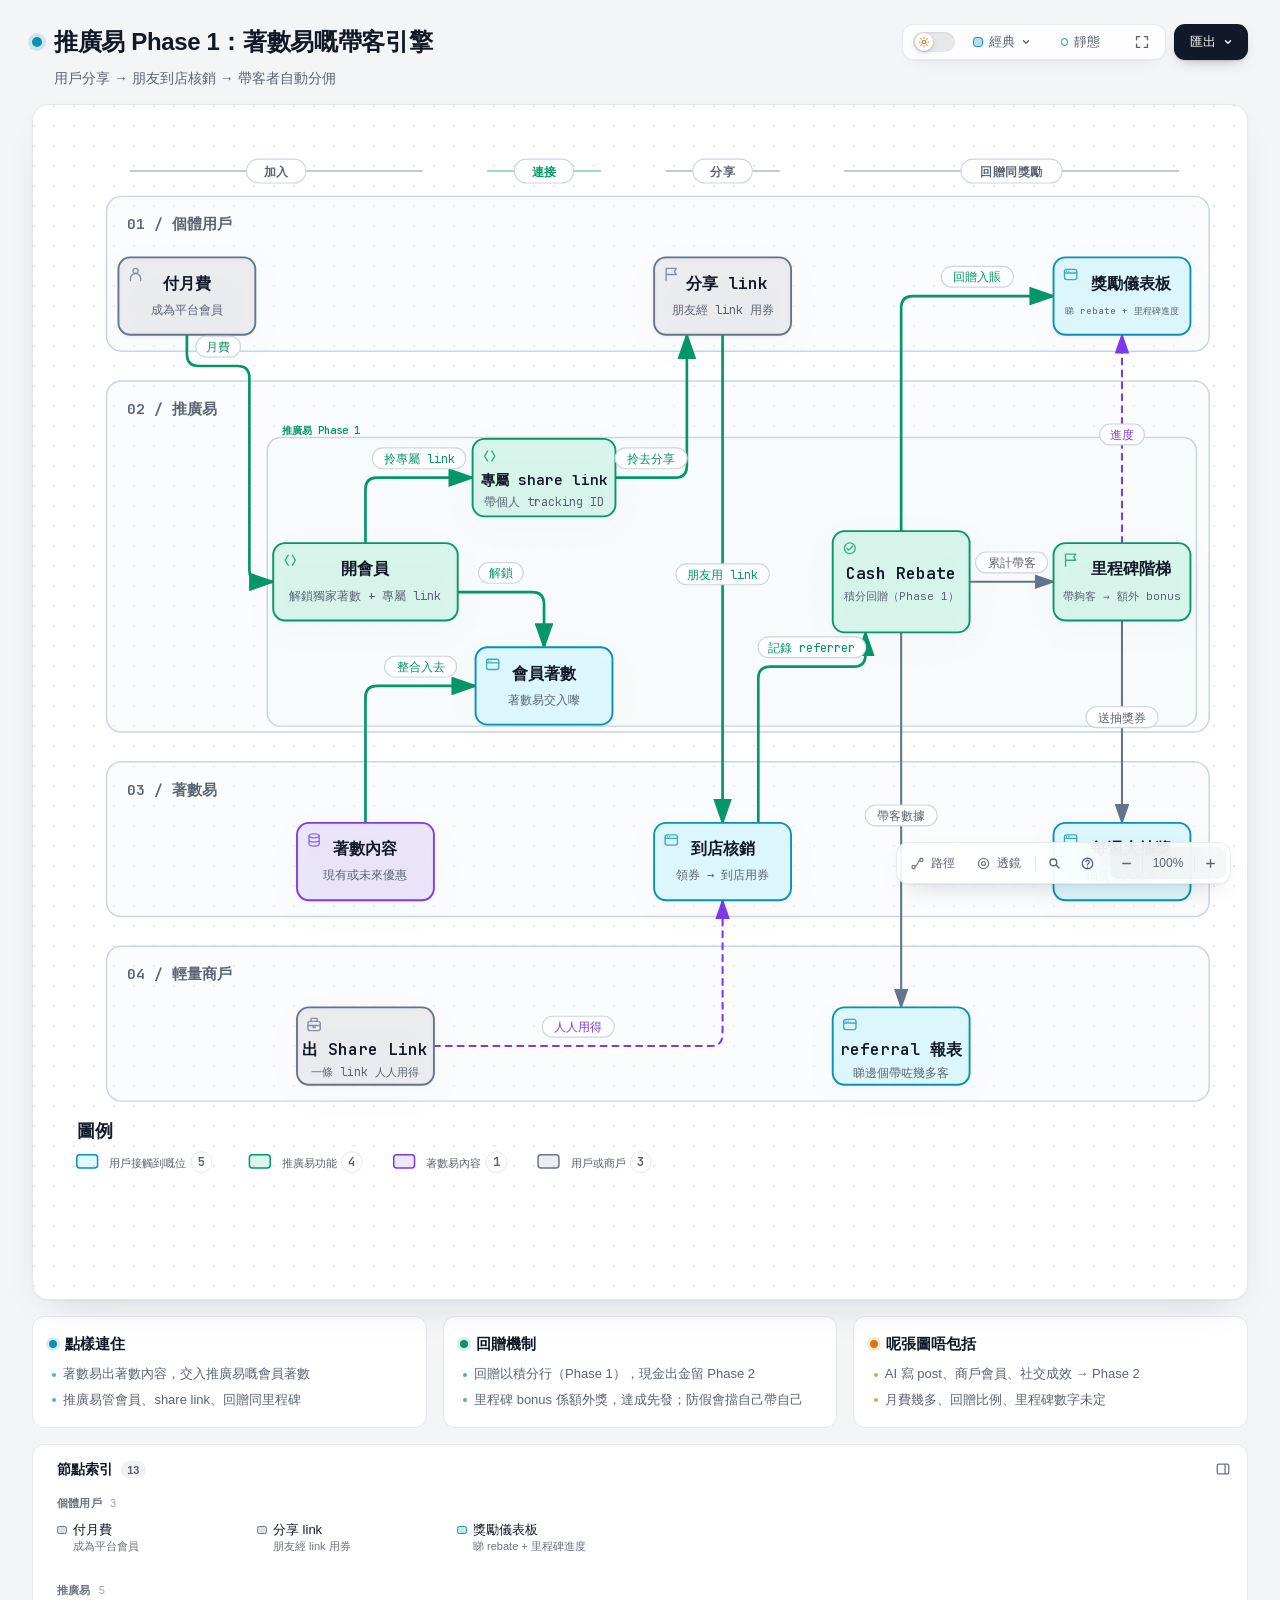
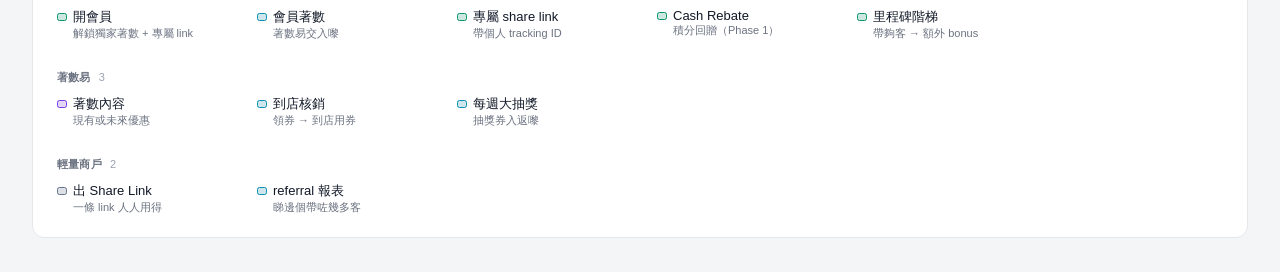
==== commit 37ebceff: "Update Phase 1: 帶客引擎定位, referral機制, 市場分析 + flow 圖" ====
--- a/docs/phase1-flow.html
+++ b/docs/phase1-flow.html
@@ -5,7 +5,7 @@
   <meta name="viewport" content="width=device-width, initial-scale=1.0">
   <meta name="generator" content="archify 3.2.0">
   <meta name="archify-reader-contract" content="declared-wide-v1">
-  <title>Phase 1 流程：推廣易連接著數易</title>
+  <title>推廣易 Phase 1：著數易嘅帶客引擎</title>
   <script>
     // Resolve the theme before first paint so light-preference users don't
     // see a dark flash. The toolbar script below re-applies with UI state.
@@ -5193,8 +5193,9 @@
            data-preset-badge-blueprint="藍圖 / 修訂 01"
            data-preset-badge-editorial="編輯風格 / 現場筆記">
         <div class="pulse-dot"></div>
-        <h1>Phase 1 流程：推廣易連接著數易</h1>
+        <h1>推廣易 Phase 1：著數易嘅帶客引擎</h1>
       </div>
+      <p class="subtitle">用戶分享 → 朋友到店核銷 → 帶客者自動分佣</p>
     </div>
 
 
@@ -5202,9 +5203,9 @@
     <!-- Main Diagram -->
     <div class="diagram-container" data-detail-level="read"
          data-preset-badge-editorial-plate="ARCHIFY / 圖版 04">
-      <svg viewBox="0 0 815 666" data-reader-fit="width-first" data-layout-contract="readable-v2" role="img" lang="zh-TW" aria-labelledby="archify-diagram-title archify-diagram-description" data-animation="trace" data-preset="classic" data-quality-profile="showcase" data-node-ui="">
-        <title id="archify-diagram-title">Phase 1 流程：推廣易連接著數易</title>
-        <desc id="archify-diagram-description">由 Archify 產生的工作流程圖。</desc>
+      <svg viewBox="0 0 797 784" data-reader-fit="width-first" data-layout-contract="readable-v2" role="img" lang="zh-TW" aria-labelledby="archify-diagram-title archify-diagram-description" data-animation="trace" data-preset="classic" data-quality-profile="showcase" data-node-ui="">
+        <title id="archify-diagram-title">推廣易 Phase 1：著數易嘅帶客引擎</title>
+        <desc id="archify-diagram-description">用戶分享 → 朋友到店核銷 → 帶客者自動分佣</desc>
         <!-- Definitions -->
         <defs>
           <marker id="arrowhead" markerWidth="10" markerHeight="7" refX="9" refY="3.5" orient="auto">
@@ -5249,223 +5250,285 @@
         <rect width="100%" height="100%" fill="url(#grid)" />
 
         <!-- Swimlanes -->
-        <rect data-graph-role="structural-frame" data-composition-frame-kind="lane" data-composition-frame-id="lane-0" x="40" y="52" width="759" height="106" rx="10" class="c-lane" stroke-width="1"/>
+        <rect data-graph-role="structural-frame" data-composition-frame-kind="lane" data-composition-frame-id="lane-0" x="40" y="52" width="741" height="104" rx="10" class="c-lane" stroke-width="1"/>
         <text x="54" y="74" class="t-muted" font-size="10" font-weight="600">01 / 個體用戶</text>
 
-        <rect data-graph-role="structural-frame" data-composition-frame-kind="lane" data-composition-frame-id="lane-1" x="40" y="178" width="759" height="112" rx="10" class="c-lane" stroke-width="1"/>
-        <text x="54" y="200" class="t-muted" font-size="10" font-weight="600">02 / 推廣易（我哋）</text>
-
-        <rect data-graph-role="structural-frame" data-composition-frame-kind="lane" data-composition-frame-id="lane-2" x="40" y="310" width="759" height="106" rx="10" class="c-lane" stroke-width="1"/>
-        <text x="54" y="332" class="t-muted" font-size="10" font-weight="600">03 / 著數易</text>
-
-        <rect data-graph-role="structural-frame" data-composition-frame-kind="lane" data-composition-frame-id="lane-3" x="40" y="436" width="759" height="106" rx="10" class="c-lane" stroke-width="1"/>
-        <text x="54" y="458" class="t-muted" font-size="10" font-weight="600">04 / 輕量商戶</text>
+        <rect data-graph-role="structural-frame" data-composition-frame-kind="lane" data-composition-frame-id="lane-1" x="40" y="176" width="741" height="236" rx="10" class="c-lane" stroke-width="1"/>
+        <text x="54" y="198" class="t-muted" font-size="10" font-weight="600">02 / 推廣易</text>
+
+        <rect data-graph-role="structural-frame" data-composition-frame-kind="lane" data-composition-frame-id="lane-2" x="40" y="432" width="741" height="104" rx="10" class="c-lane" stroke-width="1"/>
+        <text x="54" y="454" class="t-muted" font-size="10" font-weight="600">03 / 著數易</text>
+
+        <rect data-graph-role="structural-frame" data-composition-frame-kind="lane" data-composition-frame-id="lane-3" x="40" y="556" width="741" height="104" rx="10" class="c-lane" stroke-width="1"/>
+        <text x="54" y="578" class="t-muted" font-size="10" font-weight="600">04 / 輕量商戶</text>
 
         <!-- Phase headers -->
         <path d="M 56 35 H 252" class="a-default phase-rule" stroke-width="1" stroke-linecap="round" fill="none"/>
         <rect x="134" y="27" width="40" height="16" rx="8" class="c-mask phase-chip"/>
         <text x="154" y="38.5" class="t-muted" font-size="8" font-weight="600" text-anchor="middle" letter-spacing=".04em">加入</text>
-        <path d="M 306 35 H 506" class="a-emphasis phase-rule" stroke-width="1" stroke-linecap="round" fill="none"/>
-        <rect x="386" y="27" width="40" height="16" rx="8" class="c-mask phase-chip"/>
-        <text x="406" y="38.5" class="t-backend" font-size="8" font-weight="600" text-anchor="middle" letter-spacing=".04em">連接</text>
-        <path d="M 578.4 35 H 778.4" class="a-default phase-rule" stroke-width="1" stroke-linecap="round" fill="none"/>
-        <rect x="644.4" y="27" width="68" height="16" rx="8" class="c-mask phase-chip"/>
-        <text x="678.4" y="38.5" class="t-muted" font-size="8" font-weight="600" text-anchor="middle" letter-spacing=".04em">任務同回贈</text>
+        <path d="M 296 35 H 372" class="a-emphasis phase-rule" stroke-width="1" stroke-linecap="round" fill="none"/>
+        <rect x="314" y="27" width="40" height="16" rx="8" class="c-mask phase-chip"/>
+        <text x="334" y="38.5" class="t-backend" font-size="8" font-weight="600" text-anchor="middle" letter-spacing=".04em">連接</text>
+        <path d="M 416 35 H 492" class="a-default phase-rule" stroke-width="1" stroke-linecap="round" fill="none"/>
+        <rect x="434" y="27" width="40" height="16" rx="8" class="c-mask phase-chip"/>
+        <text x="454" y="38.5" class="t-muted" font-size="8" font-weight="600" text-anchor="middle" letter-spacing=".04em">分享</text>
+        <path d="M 536 35 H 760.4" class="a-default phase-rule" stroke-width="1" stroke-linecap="round" fill="none"/>
+        <rect x="614.2" y="27" width="68" height="16" rx="8" class="c-mask phase-chip"/>
+        <text x="648.2" y="38.5" class="t-muted" font-size="8" font-weight="600" text-anchor="middle" letter-spacing=".04em">回贈同獎勵</text>
 
         <!-- Workflow groups -->
-        <rect data-graph-role="structural-frame" data-composition-frame-kind="group" data-composition-frame-id="group-0" x="164" y="216" width="626.4" height="70" rx="9" class="c-lane" stroke-width="1"/>
-        <text x="174" y="214" class="t-backend" font-size="7" font-weight="600">推廣易 Phase 1</text>
+        <rect data-graph-role="structural-frame" data-composition-frame-kind="group" data-composition-frame-id="group-0" x="148" y="214" width="624.4" height="194" rx="9" class="c-lane" stroke-width="1"/>
+        <text x="158" y="212" class="t-backend" font-size="7" font-weight="600">推廣易 Phase 1</text>
 
         <!-- Edge paths -->
-        <path data-edge-from="ai" data-edge-to="mission" data-edge-label="帶去分享" data-edge-key="0" data-edge-id="ai-mission" data-composition-routing="workflow-v2-auto" data-edge-role="branch" data-composition-points="616.4,217;616.4,146" d="M 616.4 217 L 616.4 146" class="a-dashed" data-animate="edge" style="--step:5" stroke-width="1.4" marker-end="url(#arrowhead-dashed)"/>
-        <path data-edge-from="catalog" data-edge-to="offers" data-edge-label="整合入去" data-edge-key="1" data-edge-id="catalog-offers" data-composition-routing="workflow-v2-auto" data-edge-role="" data-composition-points="344,352;344,277" d="M 344 352 L 344 277" class="a-emphasis" data-animate="edge" style="--step:6" stroke-width="1.8" marker-end="url(#arrowhead-emphasis)"/>
-        <path data-edge-from="link" data-edge-to="ai" data-edge-label="可寫文字" data-edge-key="2" data-edge-id="link-ai" data-composition-routing="workflow-v2-auto" data-edge-role="branch" data-composition-points="514,251;570.4,251" d="M 514 251 L 570.4 251" class="a-dashed" data-animate="edge" style="--step:7" stroke-width="1.4" marker-end="url(#arrowhead-dashed)"/>
-        <path data-edge-from="link" data-edge-to="mission" data-edge-label="直接用" data-edge-key="3" data-edge-id="link-mission" data-composition-routing="workflow-v2-auto" data-edge-role="" data-composition-points="468,225;468,113;570.4,113" d="M 468 225 L 468 121 Q 468 113 476 113 L 570.4 113" class="a-default" data-animate="edge" style="--step:8" stroke-width="1.4" marker-end="url(#arrowhead)"/>
-        <path data-edge-from="member" data-edge-to="offers" data-edge-label="解鎖" data-edge-key="4" data-edge-id="member-offers" data-composition-routing="workflow-v2-auto" data-edge-role="main" data-composition-points="260,251;298,251" d="M 260 251 L 298 251" class="a-emphasis" data-animate="edge" style="--step:1" stroke-width="1.8" marker-end="url(#arrowhead-emphasis)"/>
-        <path data-edge-from="mission" data-edge-to="rebate" data-edge-label="完成就有" data-edge-key="5" data-edge-id="mission-rebate" data-composition-routing="workflow-v2-auto" data-edge-role="main" data-composition-points="662.4,120;689.4,120;689.4,293;740.4,293;740.4,277" d="M 662.4 120 L 681.4 120 Q 689.4 120 689.4 128 L 689.4 285 Q 689.4 293 697.4 293 L 732.4 293 Q 740.4 293 740.4 285 L 740.4 277" class="a-emphasis" data-animate="edge" style="--step:3" stroke-width="1.8" marker-end="url(#arrowhead-emphasis)"/>
-        <path data-edge-from="offers" data-edge-to="mission" data-edge-label="用著數" data-edge-key="6" data-edge-id="offers-mission" data-composition-routing="workflow-v2-auto" data-edge-role="main" data-composition-points="344,225;344,209;456.2,209;456.2,78;616.4,78;616.4,94" d="M 344 225 L 344 217 Q 344 209 352 209 L 448.2 209 Q 456.2 209 456.2 201 L 456.2 86 Q 456.2 78 464.2 78 L 608.4 78 Q 616.4 78 616.4 86 L 616.4 94" class="a-emphasis" data-animate="edge" style="--step:2" stroke-width="1.8" marker-end="url(#arrowhead-emphasis)"/>
-        <path data-edge-from="pay" data-edge-to="member" data-edge-label="月費" data-edge-key="7" data-edge-id="pay-member" data-composition-routing="workflow-v2-auto" data-edge-role="main" data-composition-points="48,120;32,120;32,306;214,306;214,277" d="M 48 120 L 40 120 Q 32 120 32 128 L 32 298 Q 32 306 40 306 L 206 306 Q 214 306 214 298 L 214 277" class="a-emphasis" data-animate="edge" style="--step:0" stroke-width="1.8" marker-end="url(#arrowhead-emphasis)"/>
-        <path data-edge-from="rebate" data-edge-to="reward" data-edge-label="現金或積分" data-edge-key="8" data-edge-id="rebate-reward" data-composition-routing="workflow-v2-auto" data-edge-role="" data-composition-points="740.4,225;740.4,146" d="M 740.4 225 L 740.4 146" class="a-default" data-animate="edge" style="--step:12" stroke-width="1.4" marker-end="url(#arrowhead)"/>
-        <path data-edge-from="shop" data-edge-to="link" data-edge-label="出 link" data-edge-key="9" data-edge-id="shop-link" data-composition-routing="workflow-v2-auto" data-edge-role="" data-composition-points="468,478;468,277" d="M 468 478 L 468 277" class="a-default" data-animate="edge" style="--step:12" stroke-width="1.4" marker-end="url(#arrowhead)"/>
+        <path data-edge-from="catalog" data-edge-to="offers" data-edge-label="整合入去" data-edge-key="0" data-edge-id="catalog-offers" data-composition-routing="workflow-v2-auto" data-edge-role="" data-composition-points="214,473;214,381;288,381" d="M 214 473 L 214 389 Q 214 381 222 381 L 288 381" class="a-emphasis" data-animate="edge" style="--step:7" stroke-width="1.8" marker-end="url(#arrowhead-emphasis)"/>
+        <path data-edge-from="member" data-edge-to="offers" data-edge-label="解鎖" data-edge-key="1" data-edge-id="member-offers" data-composition-routing="workflow-v2-auto" data-edge-role="" data-composition-points="276,318;334,318;334,355" d="M 276 318 L 326 318 Q 334 318 334 326 L 334 355" class="a-emphasis" data-animate="edge" style="--step:8" stroke-width="1.8" marker-end="url(#arrowhead-emphasis)"/>
+        <path data-edge-from="member" data-edge-to="referral" data-edge-label="拎專屬 link" data-edge-key="2" data-edge-id="member-referral" data-composition-routing="workflow-v2-auto" data-edge-role="main" data-composition-points="214,285;214,241;286,241" d="M 214 285 L 214 249 Q 214 241 222 241 L 286 241" class="a-emphasis" data-animate="edge" style="--step:1" stroke-width="1.8" marker-end="url(#arrowhead-emphasis)"/>
+        <path data-edge-from="milestone" data-edge-to="dashboard" data-edge-label="進度" data-edge-key="3" data-edge-id="milestone-dashboard" data-composition-routing="workflow-v2-auto" data-edge-role="" data-composition-points="722.4,285;722.4,145" d="M 722.4 285 L 722.4 145" class="a-dashed" data-animate="edge" style="--step:10" stroke-width="1.4" marker-end="url(#arrowhead-dashed)"/>
+        <path data-edge-from="milestone" data-edge-to="lottery" data-edge-label="送抽獎券" data-edge-key="4" data-edge-id="milestone-lottery" data-composition-routing="workflow-v2-auto" data-edge-role="" data-composition-points="722.4,337;722.4,473" d="M 722.4 337 L 722.4 473" class="a-default" data-animate="edge" style="--step:11" stroke-width="1.4" marker-end="url(#arrowhead)"/>
+        <path data-edge-from="pay" data-edge-to="member" data-edge-label="月費" data-edge-key="5" data-edge-id="pay-member" data-composition-routing="workflow-v2-auto" data-edge-role="main" data-composition-points="94,145;94,166;136,166;136,311;152,311" d="M 94 145 L 94 158 Q 94 166 102 166 L 128 166 Q 136 166 136 174 L 136 303 Q 136 311 144 311 L 152 311" class="a-emphasis" data-animate="edge" style="--step:0" stroke-width="1.8" marker-end="url(#arrowhead-emphasis)"/>
+        <path data-edge-from="rebate" data-edge-to="dashboard" data-edge-label="回贈入賬" data-edge-key="6" data-edge-id="rebate-dashboard" data-composition-routing="workflow-v2-auto" data-edge-role="main" data-composition-points="574,277;574,119;676.4,119" d="M 574 277 L 574 127 Q 574 119 582 119 L 676.4 119" class="a-emphasis" data-animate="edge" style="--step:5" stroke-width="1.8" marker-end="url(#arrowhead-emphasis)"/>
+        <path data-edge-from="rebate" data-edge-to="milestone" data-edge-label="累計帶客" data-edge-key="7" data-edge-id="rebate-milestone" data-composition-routing="workflow-v2-auto" data-edge-role="" data-composition-points="620,311;676.4,311" d="M 620 311 L 676.4 311" class="a-default" data-animate="edge" style="--step:12" stroke-width="1.4" marker-end="url(#arrowhead)"/>
+        <path data-edge-from="rebate" data-edge-to="report" data-edge-label="帶客數據" data-edge-key="8" data-edge-id="rebate-report" data-composition-routing="workflow-v2-auto" data-edge-role="" data-composition-points="574,345;574,597" d="M 574 345 L 574 597" class="a-default" data-animate="edge" style="--step:12" stroke-width="1.4" marker-end="url(#arrowhead)"/>
+        <path data-edge-from="redeem" data-edge-to="rebate" data-edge-label="記錄 referrer" data-edge-key="9" data-edge-id="redeem-rebate" data-composition-routing="workflow-v2-auto" data-edge-role="main" data-composition-points="478,473;478,368;550,368;550,345" d="M 478 473 L 478 376 Q 478 368 486 368 L 542 368 Q 550 368 550 360 L 550 345" class="a-emphasis" data-animate="edge" style="--step:4" stroke-width="1.8" marker-end="url(#arrowhead-emphasis)"/>
+        <path data-edge-from="referral" data-edge-to="share" data-edge-label="拎去分享" data-edge-key="10" data-edge-id="referral-share" data-composition-routing="workflow-v2-auto" data-edge-role="main" data-composition-points="382,241;430,241;430,145" d="M 382 241 L 422 241 Q 430 241 430 233 L 430 145" class="a-emphasis" data-animate="edge" style="--step:2" stroke-width="1.8" marker-end="url(#arrowhead-emphasis)"/>
+        <path data-edge-from="share" data-edge-to="redeem" data-edge-label="朋友用 link" data-edge-key="11" data-edge-id="share-redeem" data-composition-routing="workflow-v2-auto" data-edge-role="main" data-composition-points="454,145;454,473" d="M 454 145 L 454 473" class="a-emphasis" data-animate="edge" style="--step:3" stroke-width="1.8" marker-end="url(#arrowhead-emphasis)"/>
+        <path data-edge-from="shop_link" data-edge-to="redeem" data-edge-label="人人用得" data-edge-key="12" data-edge-id="shop-redeem" data-composition-routing="workflow-v2-auto" data-edge-role="branch" data-composition-points="260,623;454,623;454,525" d="M 260 623 L 446 623 Q 454 623 454 615 L 454 525" class="a-dashed" data-animate="edge" style="--step:12" stroke-width="1.4" marker-end="url(#arrowhead-dashed)"/>
 
         <!-- Nodes -->
         <g id="node-pay" data-node-id="pay" data-node-label="付月費" tabindex="0" role="button" aria-label="聚焦付月費，成為平台會員, 個體用戶 › 加入" aria-pressed="false" data-node-kind="external" data-node-sublabel="成為平台會員" data-node-context="個體用戶 › 加入">
           <title>付月費 · 成為平台會員 · 個體用戶 › 加入</title>
-          <rect x="48" y="94" width="92" height="52" rx="8" class="c-mask"/>
-          <rect x="48" y="94" width="92" height="52" rx="8" class="c-external" data-animate="node" style="--step:0" stroke-width="1.5"/>
-          <g aria-hidden="true" data-semantic-sigil="person" class="semantic-sigil s-external" transform="translate(54 100) scale(0.6875)">
+          <rect x="48" y="93" width="92" height="52" rx="8" class="c-mask"/>
+          <rect x="48" y="93" width="92" height="52" rx="8" class="c-external" data-animate="node" style="--step:0" stroke-width="1.5"/>
+          <g aria-hidden="true" data-semantic-sigil="person" class="semantic-sigil s-external" transform="translate(54 99) scale(0.6875)">
             <circle cx="8" cy="4.5" r="2.5"/><path d="M3 14v-2a5 5 0 0 1 10 0v2"/>
           </g>
-          <text data-node-label="" data-detail-anchor="" x="94" y="115" class="t-primary" font-size="11" font-weight="600" text-anchor="middle">付月費</text>
-          <text data-detail="context" x="94" y="132" class="t-muted" font-size="8" text-anchor="middle">成為平台會員</text>
+          <text data-node-label="" data-detail-anchor="" x="94" y="114" class="t-primary" font-size="11" font-weight="600" text-anchor="middle">付月費</text>
+          <text data-detail="context" x="94" y="131" class="t-muted" font-size="8" text-anchor="middle">成為平台會員</text>
         </g>
 
-        <g id="node-mission" data-node-id="mission" data-node-label="做任務" tabindex="0" role="button" aria-label="聚焦做任務，分享、使用、邀請, 個體用戶 › 任務同回贈" aria-pressed="false" data-node-kind="frontend" data-node-sublabel="分享、使用、邀請" data-node-context="個體用戶 › 任務同回贈">
-          <title>做任務 · 分享、使用、邀請 · 個體用戶 › 任務同回贈</title>
-          <rect x="570.4" y="94" width="92" height="52" rx="8" class="c-mask"/>
-          <rect x="570.4" y="94" width="92" height="52" rx="8" class="c-frontend" data-animate="node" style="--step:3" stroke-width="1.5"/>
-          <g aria-hidden="true" data-semantic-sigil="flag" class="semantic-sigil s-frontend" transform="translate(576.4 100) scale(0.6875)">
+        <g id="node-share" data-node-id="share" data-node-label="分享 link" tabindex="0" role="button" aria-label="聚焦分享 link，朋友經 link 用券, 個體用戶 › 分享" aria-pressed="false" data-node-kind="external" data-node-sublabel="朋友經 link 用券" data-node-context="個體用戶 › 分享">
+          <title>分享 link · 朋友經 link 用券 · 個體用戶 › 分享</title>
+          <rect x="408" y="93" width="92" height="52" rx="8" class="c-mask"/>
+          <rect x="408" y="93" width="92" height="52" rx="8" class="c-external" data-animate="node" style="--step:3" stroke-width="1.5"/>
+          <g aria-hidden="true" data-semantic-sigil="flag" class="semantic-sigil s-external" transform="translate(414 99) scale(0.6875)">
             <path d="M3 14V2h10l-2 3 2 3H3"/>
           </g>
-          <text data-node-label="" data-detail-anchor="" x="616.4" y="115" class="t-primary" font-size="11" font-weight="600" text-anchor="middle">做任務</text>
-          <text data-detail="context" x="616.4" y="132" class="t-muted" font-size="8" text-anchor="middle">分享、使用、邀請</text>
+          <text data-node-label="" data-detail-anchor="" x="456.7" y="114" class="t-primary" font-size="11" font-weight="600" text-anchor="middle">分享 link</text>
+          <text data-detail="context" x="454" y="131" class="t-muted" font-size="8" text-anchor="middle">朋友經 link 用券</text>
         </g>
 
-        <g id="node-reward" data-node-id="reward" data-node-label="拎回贈" tabindex="0" role="button" aria-label="聚焦拎回贈，現金或積分, 個體用戶 › 任務同回贈" aria-pressed="false" data-node-kind="external" data-node-sublabel="現金或積分" data-node-context="個體用戶 › 任務同回贈">
-          <title>拎回贈 · 現金或積分 · 個體用戶 › 任務同回贈</title>
-          <rect x="694.4" y="94" width="92" height="52" rx="8" class="c-mask"/>
-          <rect x="694.4" y="94" width="92" height="52" rx="8" class="c-external" data-animate="node" style="--step:7" stroke-width="1.5"/>
-          <g aria-hidden="true" data-semantic-sigil="success" class="semantic-sigil s-external" transform="translate(700.4 100) scale(0.6875)">
-            <circle cx="8" cy="8" r="5.3"/>
-            <path d="m5.2 8 1.8 1.8 3.8-4"/>
-          </g>
-          <text data-node-label="" data-detail-anchor="" x="740.4" y="115" class="t-primary" font-size="11" font-weight="600" text-anchor="middle">拎回贈</text>
-          <text data-detail="context" x="740.4" y="132" class="t-muted" font-size="8" text-anchor="middle">現金或積分</text>
-        </g>
-
-        <g id="node-member" data-node-id="member" data-node-label="開會員" tabindex="0" role="button" aria-label="聚焦開會員，更多同獨家著數, 推廣易（我哋） › 推廣易 Phase 1 › 加入" aria-pressed="false" data-node-kind="backend" data-node-sublabel="更多同獨家著數" data-node-context="推廣易（我哋） › 推廣易 Phase 1 › 加入">
-          <title>開會員 · 更多同獨家著數 · 推廣易（我哋） › 推廣易 Phase 1 › 加入</title>
-          <rect x="168" y="225" width="92" height="52" rx="8" class="c-mask"/>
-          <rect x="168" y="225" width="92" height="52" rx="8" class="c-backend" data-animate="node" style="--step:1" stroke-width="1.5"/>
-          <g aria-hidden="true" data-semantic-sigil="backend" class="semantic-sigil s-backend" transform="translate(174 231) scale(0.6875)">
-            <path d="M6 3 3 8l3 5M10 3l3 5-3 5"/>
-          </g>
-          <text data-node-label="" data-detail-anchor="" x="214" y="246" class="t-primary" font-size="11" font-weight="600" text-anchor="middle">開會員</text>
-          <text data-detail="context" x="214" y="263" class="t-muted" font-size="8" text-anchor="middle">更多同獨家著數</text>
-        </g>
-
-        <g id="node-offers" data-node-id="offers" data-node-label="會員著數" tabindex="0" role="button" aria-label="聚焦會員著數，著數易交入嚟, 推廣易（我哋） › 推廣易 Phase 1 › 連接" aria-pressed="false" data-node-kind="frontend" data-node-sublabel="著數易交入嚟" data-node-context="推廣易（我哋） › 推廣易 Phase 1 › 連接">
-          <title>會員著數 · 著數易交入嚟 · 推廣易（我哋） › 推廣易 Phase 1 › 連接</title>
-          <rect x="298" y="225" width="92" height="52" rx="8" class="c-mask"/>
-          <rect x="298" y="225" width="92" height="52" rx="8" class="c-frontend" data-animate="node" style="--step:2" stroke-width="1.5"/>
-          <g aria-hidden="true" data-semantic-sigil="frontend" class="semantic-sigil s-frontend" transform="translate(304 231) scale(0.6875)">
+        <g id="node-dashboard" data-node-id="dashboard" data-node-label="獎勵儀表板" tabindex="0" role="button" aria-label="聚焦獎勵儀表板，睇 rebate + 里程碑進度, 個體用戶 › 回贈同獎勵" aria-pressed="false" data-node-kind="frontend" data-node-sublabel="睇 rebate + 里程碑進度" data-node-context="個體用戶 › 回贈同獎勵">
+          <title>獎勵儀表板 · 睇 rebate + 里程碑進度 · 個體用戶 › 回贈同獎勵</title>
+          <rect x="676.4" y="93" width="92" height="52" rx="8" class="c-mask"/>
+          <rect x="676.4" y="93" width="92" height="52" rx="8" class="c-frontend" data-animate="node" style="--step:6" stroke-width="1.5"/>
+          <g aria-hidden="true" data-semantic-sigil="frontend" class="semantic-sigil s-frontend" transform="translate(682.4 99) scale(0.6875)">
             <rect x="2" y="3" width="12" height="10" rx="2"/>
             <path d="M2 6.5h12"/>
             <circle cx="4.1" cy="4.8" r=".7" class="sigil-fill"/>
             <circle cx="6.3" cy="4.8" r=".7" class="sigil-fill"/>
           </g>
-          <text data-node-label="" data-detail-anchor="" x="344" y="246" class="t-primary" font-size="11" font-weight="600" text-anchor="middle">會員著數</text>
-          <text data-detail="context" x="344" y="263" class="t-muted" font-size="8" text-anchor="middle">著數易交入嚟</text>
+          <text data-node-label="" data-detail-anchor="" x="728.4" y="114" class="t-primary" font-size="11" font-weight="600" text-anchor="middle">獎勵儀表板</text>
+          <text data-detail="context" x="722.4" y="131" class="t-muted" font-size="6.3" text-anchor="middle">睇 rebate + 里程碑進度</text>
         </g>
 
-        <g id="node-link" data-node-id="link" data-node-label="優惠 Link" tabindex="0" role="button" aria-label="聚焦優惠 Link，用到即享優惠, 推廣易（我哋） › 推廣易 Phase 1 › 連接" aria-pressed="false" data-node-kind="backend" data-node-sublabel="用到即享優惠" data-node-context="推廣易（我哋） › 推廣易 Phase 1 › 連接">
-          <title>優惠 Link · 用到即享優惠 · 推廣易（我哋） › 推廣易 Phase 1 › 連接</title>
-          <rect x="422" y="225" width="92" height="52" rx="8" class="c-mask"/>
-          <rect x="422" y="225" width="92" height="52" rx="8" class="c-backend" data-animate="node" style="--step:10" stroke-width="1.5"/>
-          <g aria-hidden="true" data-semantic-sigil="backend" class="semantic-sigil s-backend" transform="translate(428 231) scale(0.6875)">
+        <g id="node-member" data-node-id="member" data-node-label="開會員" tabindex="0" role="button" aria-label="聚焦開會員，解鎖獨家著數 + 專屬 link, 推廣易 › 推廣易 Phase 1 › 加入" aria-pressed="false" data-node-kind="backend" data-node-sublabel="解鎖獨家著數 + 專屬 link" data-node-context="推廣易 › 推廣易 Phase 1 › 加入">
+          <title>開會員 · 解鎖獨家著數 + 專屬 link · 推廣易 › 推廣易 Phase 1 › 加入</title>
+          <rect x="152" y="285" width="124" height="52" rx="8" class="c-mask"/>
+          <rect x="152" y="285" width="124" height="52" rx="8" class="c-backend" data-animate="node" style="--step:1" stroke-width="1.5"/>
+          <g aria-hidden="true" data-semantic-sigil="backend" class="semantic-sigil s-backend" transform="translate(158 291) scale(0.6875)">
             <path d="M6 3 3 8l3 5M10 3l3 5-3 5"/>
           </g>
-          <text data-node-label="" data-detail-anchor="" x="470.7" y="246" class="t-primary" font-size="11" font-weight="600" text-anchor="middle">優惠 Link</text>
-          <text data-detail="context" x="468" y="263" class="t-muted" font-size="8" text-anchor="middle">用到即享優惠</text>
+          <text data-node-label="" data-detail-anchor="" x="214" y="306" class="t-primary" font-size="11" font-weight="600" text-anchor="middle">開會員</text>
+          <text data-detail="context" x="214" y="323" class="t-muted" font-size="8" text-anchor="middle">解鎖獨家著數 + 專屬 link</text>
         </g>
 
-        <g id="node-ai" data-node-id="ai" data-node-label="AI 寫 post" tabindex="0" role="button" aria-label="聚焦AI 寫 post，文字先行, 推廣易（我哋） › 推廣易 Phase 1 › 任務同回贈" aria-pressed="false" data-node-kind="backend" data-node-sublabel="文字先行" data-node-tag="可選" data-node-context="推廣易（我哋） › 推廣易 Phase 1 › 任務同回贈">
-          <title>AI 寫 post · 文字先行 · 推廣易（我哋） › 推廣易 Phase 1 › 任務同回贈 · 可選</title>
-          <rect x="570.4" y="217" width="92" height="68" rx="8" class="c-mask"/>
-          <rect x="570.4" y="217" width="92" height="68" rx="8" class="c-backend" data-animate="node" style="--step:11" stroke-width="1.5"/>
-          <g aria-hidden="true" data-semantic-sigil="backend" class="semantic-sigil s-backend" transform="translate(576.4 223) scale(0.6875)">
+        <g id="node-offers" data-node-id="offers" data-node-label="會員著數" tabindex="0" role="button" aria-label="聚焦會員著數，著數易交入嚟, 推廣易 › 推廣易 Phase 1 › 連接" aria-pressed="false" data-node-kind="frontend" data-node-sublabel="著數易交入嚟" data-node-context="推廣易 › 推廣易 Phase 1 › 連接">
+          <title>會員著數 · 著數易交入嚟 · 推廣易 › 推廣易 Phase 1 › 連接</title>
+          <rect x="288" y="355" width="92" height="52" rx="8" class="c-mask"/>
+          <rect x="288" y="355" width="92" height="52" rx="8" class="c-frontend" data-animate="node" style="--step:11" stroke-width="1.5"/>
+          <g aria-hidden="true" data-semantic-sigil="frontend" class="semantic-sigil s-frontend" transform="translate(294 361) scale(0.6875)">
+            <rect x="2" y="3" width="12" height="10" rx="2"/>
+            <path d="M2 6.5h12"/>
+            <circle cx="4.1" cy="4.8" r=".7" class="sigil-fill"/>
+            <circle cx="6.3" cy="4.8" r=".7" class="sigil-fill"/>
+          </g>
+          <text data-node-label="" data-detail-anchor="" x="334" y="376" class="t-primary" font-size="11" font-weight="600" text-anchor="middle">會員著數</text>
+          <text data-detail="context" x="334" y="393" class="t-muted" font-size="8" text-anchor="middle">著數易交入嚟</text>
+        </g>
+
+        <g id="node-referral" data-node-id="referral" data-node-label="專屬 share link" tabindex="0" role="button" aria-label="聚焦專屬 share link，帶個人 tracking ID, 推廣易 › 推廣易 Phase 1 › 連接" aria-pressed="false" data-node-kind="backend" data-node-sublabel="帶個人 tracking ID" data-node-context="推廣易 › 推廣易 Phase 1 › 連接">
+          <title>專屬 share link · 帶個人 tracking ID · 推廣易 › 推廣易 Phase 1 › 連接</title>
+          <rect x="286" y="215" width="96" height="52" rx="8" class="c-mask"/>
+          <rect x="286" y="215" width="96" height="52" rx="8" class="c-backend" data-animate="node" style="--step:2" stroke-width="1.5"/>
+          <g aria-hidden="true" data-semantic-sigil="backend" class="semantic-sigil s-backend" transform="translate(292 221) scale(0.6875)">
             <path d="M6 3 3 8l3 5M10 3l3 5-3 5"/>
           </g>
-          <text data-node-label="" data-detail-anchor="" x="622.4" y="238" class="t-primary" font-size="11" font-weight="600" text-anchor="middle">AI 寫 post</text>
-          <text data-detail="context" x="616.4" y="255" class="t-muted" font-size="8" text-anchor="middle">文字先行</text>
-        <text data-detail="fine" x="616.4" y="273" class="t-backend" font-size="7" text-anchor="middle">可選</text>
+          <text data-node-label="" data-detail-anchor="" x="334" y="245.7" class="t-primary" font-size="9.7" font-weight="600" text-anchor="middle">專屬 share link</text>
+          <text data-detail="context" x="334" y="260.3" class="t-muted" font-size="8" text-anchor="middle">帶個人 tracking ID</text>
         </g>
 
-        <g id="node-rebate" data-node-id="rebate" data-node-label="Cash Rebate" tabindex="0" role="button" aria-label="聚焦Cash Rebate，用 code 或完成任務, 推廣易（我哋） › 推廣易 Phase 1 › 任務同回贈" aria-pressed="false" data-node-kind="backend" data-node-sublabel="用 code 或完成任務" data-node-context="推廣易（我哋） › 推廣易 Phase 1 › 任務同回贈">
-          <title>Cash Rebate · 用 code 或完成任務 · 推廣易（我哋） › 推廣易 Phase 1 › 任務同回贈</title>
-          <rect x="694.4" y="225" width="92" height="52" rx="8" class="c-mask"/>
-          <rect x="694.4" y="225" width="92" height="52" rx="8" class="c-backend" data-animate="node" style="--step:4" stroke-width="1.5"/>
-          <g aria-hidden="true" data-semantic-sigil="success" class="semantic-sigil s-backend" transform="translate(700.4 231) scale(0.6875)">
+        <g id="node-rebate" data-node-id="rebate" data-node-label="Cash Rebate" tabindex="0" role="button" aria-label="聚焦Cash Rebate，積分回贈（Phase 1）, 推廣易 › 推廣易 Phase 1 › 回贈同獎勵" aria-pressed="false" data-node-kind="backend" data-node-sublabel="積分回贈（Phase 1）" data-node-tag="防假檢查" data-node-context="推廣易 › 推廣易 Phase 1 › 回贈同獎勵">
+          <title>Cash Rebate · 積分回贈（Phase 1） · 推廣易 › 推廣易 Phase 1 › 回贈同獎勵 · 防假檢查</title>
+          <rect x="528" y="277" width="92" height="68" rx="8" class="c-mask"/>
+          <rect x="528" y="277" width="92" height="68" rx="8" class="c-backend" data-animate="node" style="--step:5" stroke-width="1.5"/>
+          <g aria-hidden="true" data-semantic-sigil="success" class="semantic-sigil s-backend" transform="translate(534 283) scale(0.6875)">
             <circle cx="8" cy="8" r="5.3"/>
             <path d="m5.2 8 1.8 1.8 3.8-4"/>
           </g>
-          <text data-node-label="" data-detail-anchor="" x="740.4" y="257.2" class="t-primary" font-size="11" font-weight="600" text-anchor="middle">Cash Rebate</text>
-          <text data-detail="context" x="740.4" y="271.8" class="t-muted" font-size="7.7" text-anchor="middle">用 code 或完成任務</text>
+          <text data-node-label="" data-detail-anchor="" x="574" y="309.2" class="t-primary" font-size="11" font-weight="600" text-anchor="middle">Cash Rebate</text>
+          <text data-detail="context" x="574" y="323.3" class="t-muted" font-size="7.3" text-anchor="middle">積分回贈（Phase 1）</text>
+        <text data-detail="fine" x="574" y="335.9" class="t-backend" font-size="7" text-anchor="middle">防假檢查</text>
         </g>
 
-        <g id="node-catalog" data-node-id="catalog" data-node-label="著數內容" tabindex="0" role="button" aria-label="聚焦著數內容，現有或未來優惠, 著數易 › 連接" aria-pressed="false" data-node-kind="database" data-node-sublabel="現有或未來優惠" data-node-context="著數易 › 連接">
-          <title>著數內容 · 現有或未來優惠 · 著數易 › 連接</title>
-          <rect x="298" y="352" width="92" height="52" rx="8" class="c-mask"/>
-          <rect x="298" y="352" width="92" height="52" rx="8" class="c-database" data-animate="node" style="--step:12" stroke-width="1.5"/>
-          <g aria-hidden="true" data-semantic-sigil="database" class="semantic-sigil s-database" transform="translate(304 358) scale(0.6875)">
+        <g id="node-milestone" data-node-id="milestone" data-node-label="里程碑階梯" tabindex="0" role="button" aria-label="聚焦里程碑階梯，帶夠客 → 額外 bonus, 推廣易 › 推廣易 Phase 1 › 回贈同獎勵" aria-pressed="false" data-node-kind="backend" data-node-sublabel="帶夠客 → 額外 bonus" data-node-context="推廣易 › 推廣易 Phase 1 › 回贈同獎勵">
+          <title>里程碑階梯 · 帶夠客 → 額外 bonus · 推廣易 › 推廣易 Phase 1 › 回贈同獎勵</title>
+          <rect x="676.4" y="285" width="92" height="52" rx="8" class="c-mask"/>
+          <rect x="676.4" y="285" width="92" height="52" rx="8" class="c-backend" data-animate="node" style="--step:12" stroke-width="1.5"/>
+          <g aria-hidden="true" data-semantic-sigil="flag" class="semantic-sigil s-backend" transform="translate(682.4 291) scale(0.6875)">
+            <path d="M3 14V2h10l-2 3 2 3H3"/>
+          </g>
+          <text data-node-label="" data-detail-anchor="" x="728.4" y="306" class="t-primary" font-size="11" font-weight="600" text-anchor="middle">里程碑階梯</text>
+          <text data-detail="context" x="722.4" y="323" class="t-muted" font-size="7.3" text-anchor="middle">帶夠客 → 額外 bonus</text>
+        </g>
+
+        <g id="node-catalog" data-node-id="catalog" data-node-label="著數內容" tabindex="0" role="button" aria-label="聚焦著數內容，現有或未來優惠, 著數易 › 加入" aria-pressed="false" data-node-kind="database" data-node-sublabel="現有或未來優惠" data-node-context="著數易 › 加入">
+          <title>著數內容 · 現有或未來優惠 · 著數易 › 加入</title>
+          <rect x="168" y="473" width="92" height="52" rx="8" class="c-mask"/>
+          <rect x="168" y="473" width="92" height="52" rx="8" class="c-database" data-animate="node" style="--step:12" stroke-width="1.5"/>
+          <g aria-hidden="true" data-semantic-sigil="database" class="semantic-sigil s-database" transform="translate(174 479) scale(0.6875)">
             <ellipse cx="8" cy="4" rx="5" ry="2"/>
             <path d="M3 4v8c0 1.1 2.2 2 5 2s5-.9 5-2V4M3 8c0 1.1 2.2 2 5 2s5-.9 5-2"/>
           </g>
-          <text data-node-label="" data-detail-anchor="" x="344" y="373" class="t-primary" font-size="11" font-weight="600" text-anchor="middle">著數內容</text>
-          <text data-detail="context" x="344" y="390" class="t-muted" font-size="8" text-anchor="middle">現有或未來優惠</text>
+          <text data-node-label="" data-detail-anchor="" x="214" y="494" class="t-primary" font-size="11" font-weight="600" text-anchor="middle">著數內容</text>
+          <text data-detail="context" x="214" y="511" class="t-muted" font-size="8" text-anchor="middle">現有或未來優惠</text>
         </g>
 
-        <g id="node-shop" data-node-id="shop" data-node-label="出 Share Link" tabindex="0" role="button" aria-label="聚焦出 Share Link，一條 link 人人用得, 輕量商戶 › 連接" aria-pressed="false" data-node-kind="external" data-node-sublabel="一條 link 人人用得" data-node-context="輕量商戶 › 連接">
-          <title>出 Share Link · 一條 link 人人用得 · 輕量商戶 › 連接</title>
-          <rect x="422" y="478" width="92" height="52" rx="8" class="c-mask"/>
-          <rect x="422" y="478" width="92" height="52" rx="8" class="c-external" data-animate="node" style="--step:12" stroke-width="1.5"/>
-          <g aria-hidden="true" data-semantic-sigil="briefcase" class="semantic-sigil s-external" transform="translate(428 484) scale(0.6875)">
+        <g id="node-redeem" data-node-id="redeem" data-node-label="到店核銷" tabindex="0" role="button" aria-label="聚焦到店核銷，領券 → 到店用券, 著數易 › 分享" aria-pressed="false" data-node-kind="frontend" data-node-sublabel="領券 → 到店用券" data-node-context="著數易 › 分享">
+          <title>到店核銷 · 領券 → 到店用券 · 著數易 › 分享</title>
+          <rect x="408" y="473" width="92" height="52" rx="8" class="c-mask"/>
+          <rect x="408" y="473" width="92" height="52" rx="8" class="c-frontend" data-animate="node" style="--step:4" stroke-width="1.5"/>
+          <g aria-hidden="true" data-semantic-sigil="frontend" class="semantic-sigil s-frontend" transform="translate(414 479) scale(0.6875)">
+            <rect x="2" y="3" width="12" height="10" rx="2"/>
+            <path d="M2 6.5h12"/>
+            <circle cx="4.1" cy="4.8" r=".7" class="sigil-fill"/>
+            <circle cx="6.3" cy="4.8" r=".7" class="sigil-fill"/>
+          </g>
+          <text data-node-label="" data-detail-anchor="" x="454" y="494" class="t-primary" font-size="11" font-weight="600" text-anchor="middle">到店核銷</text>
+          <text data-detail="context" x="454" y="511" class="t-muted" font-size="8" text-anchor="middle">領券 → 到店用券</text>
+        </g>
+
+        <g id="node-lottery" data-node-id="lottery" data-node-label="每週大抽獎" tabindex="0" role="button" aria-label="聚焦每週大抽獎，抽獎券入返嚟, 著數易 › 回贈同獎勵" aria-pressed="false" data-node-kind="frontend" data-node-sublabel="抽獎券入返嚟" data-node-context="著數易 › 回贈同獎勵">
+          <title>每週大抽獎 · 抽獎券入返嚟 · 著數易 › 回贈同獎勵</title>
+          <rect x="676.4" y="473" width="92" height="52" rx="8" class="c-mask"/>
+          <rect x="676.4" y="473" width="92" height="52" rx="8" class="c-frontend" data-animate="node" style="--step:12" stroke-width="1.5"/>
+          <g aria-hidden="true" data-semantic-sigil="frontend" class="semantic-sigil s-frontend" transform="translate(682.4 479) scale(0.6875)">
+            <rect x="2" y="3" width="12" height="10" rx="2"/>
+            <path d="M2 6.5h12"/>
+            <circle cx="4.1" cy="4.8" r=".7" class="sigil-fill"/>
+            <circle cx="6.3" cy="4.8" r=".7" class="sigil-fill"/>
+          </g>
+          <text data-node-label="" data-detail-anchor="" x="728.4" y="494" class="t-primary" font-size="11" font-weight="600" text-anchor="middle">每週大抽獎</text>
+          <text data-detail="context" x="722.4" y="511" class="t-muted" font-size="8" text-anchor="middle">抽獎券入返嚟</text>
+        </g>
+
+        <g id="node-shop_link" data-node-id="shop_link" data-node-label="出 Share Link" tabindex="0" role="button" aria-label="聚焦出 Share Link，一條 link 人人用得, 輕量商戶 › 加入" aria-pressed="false" data-node-kind="external" data-node-sublabel="一條 link 人人用得" data-node-context="輕量商戶 › 加入">
+          <title>出 Share Link · 一條 link 人人用得 · 輕量商戶 › 加入</title>
+          <rect x="168" y="597" width="92" height="52" rx="8" class="c-mask"/>
+          <rect x="168" y="597" width="92" height="52" rx="8" class="c-external" data-animate="node" style="--step:12" stroke-width="1.5"/>
+          <g aria-hidden="true" data-semantic-sigil="briefcase" class="semantic-sigil s-external" transform="translate(174 603) scale(0.6875)">
             <rect x="2" y="5" width="12" height="9" rx="2"/><path d="M5 5V2h6v3M2 9h12M7 9v2h2V9"/>
           </g>
-          <text data-node-label="" data-detail-anchor="" x="468" y="509.9" class="t-primary" font-size="10.7" font-weight="600" text-anchor="middle">出 Share Link</text>
-          <text data-detail="context" x="468" y="524.4" class="t-muted" font-size="7.7" text-anchor="middle">一條 link 人人用得</text>
+          <text data-node-label="" data-detail-anchor="" x="214" y="628.9" class="t-primary" font-size="10.7" font-weight="600" text-anchor="middle">出 Share Link</text>
+          <text data-detail="context" x="214" y="643.4" class="t-muted" font-size="7.7" text-anchor="middle">一條 link 人人用得</text>
         </g>
 
+        <g id="node-report" data-node-id="report" data-node-label="referral 報表" tabindex="0" role="button" aria-label="聚焦referral 報表，睇邊個帶咗幾多客, 輕量商戶 › 回贈同獎勵" aria-pressed="false" data-node-kind="frontend" data-node-sublabel="睇邊個帶咗幾多客" data-node-context="輕量商戶 › 回贈同獎勵">
+          <title>referral 報表 · 睇邊個帶咗幾多客 · 輕量商戶 › 回贈同獎勵</title>
+          <rect x="528" y="597" width="92" height="52" rx="8" class="c-mask"/>
+          <rect x="528" y="597" width="92" height="52" rx="8" class="c-frontend" data-animate="node" style="--step:12" stroke-width="1.5"/>
+          <g aria-hidden="true" data-semantic-sigil="frontend" class="semantic-sigil s-frontend" transform="translate(534 603) scale(0.6875)">
+            <rect x="2" y="3" width="12" height="10" rx="2"/>
+            <path d="M2 6.5h12"/>
+            <circle cx="4.1" cy="4.8" r=".7" class="sigil-fill"/>
+            <circle cx="6.3" cy="4.8" r=".7" class="sigil-fill"/>
+          </g>
+          <text data-node-label="" data-detail-anchor="" x="574" y="628.9" class="t-primary" font-size="10.7" font-weight="600" text-anchor="middle">referral 報表</text>
+          <text data-detail="context" x="574" y="643.8" class="t-muted" font-size="8" text-anchor="middle">睇邊個帶咗幾多客</text>
+        </g>
+
         <!-- Edge labels -->
-        <g data-detail="context" data-edge-from="ai" data-edge-to="mission" data-edge-label="帶去分享" data-edge-key="0" data-edge-id="ai-mission">
-          <rect x="592.1999999999999" y="171.5" width="48.4" height="14" rx="3" class="c-mask"/>
-          <text x="616.4" y="181.5" class="t-edge-dashed" font-size="8" text-anchor="middle">帶去分享</text>
+        <g data-detail="context" data-edge-from="catalog" data-edge-to="offers" data-edge-label="整合入去" data-edge-key="0" data-edge-id="catalog-offers">
+          <rect x="226.8" y="361" width="48.4" height="14" rx="3" class="c-mask"/>
+          <text x="251" y="371" class="t-edge-emphasis" font-size="8" text-anchor="middle">整合入去</text>
         </g>
-        <g data-detail="context" data-edge-from="catalog" data-edge-to="offers" data-edge-label="整合入去" data-edge-key="1" data-edge-id="catalog-offers">
-          <rect x="319.8" y="304.5" width="48.4" height="14" rx="3" class="c-mask"/>
-          <text x="344" y="314.5" class="t-edge-emphasis" font-size="8" text-anchor="middle">整合入去</text>
+        <g data-detail="context" data-edge-from="member" data-edge-to="offers" data-edge-label="解鎖" data-edge-key="1" data-edge-id="member-offers">
+          <rect x="290" y="298" width="30" height="14" rx="3" class="c-mask"/>
+          <text x="305" y="308" class="t-edge-emphasis" font-size="8" text-anchor="middle">解鎖</text>
         </g>
-        <g data-detail="context" data-edge-from="link" data-edge-to="ai" data-edge-label="可寫文字" data-edge-key="2" data-edge-id="link-ai">
-          <rect x="518" y="231" width="48.4" height="14" rx="3" class="c-mask"/>
-          <text x="542.2" y="241" class="t-edge-dashed" font-size="8" text-anchor="middle">可寫文字</text>
+        <g data-detail="context" data-edge-from="member" data-edge-to="referral" data-edge-label="拎專屬 link" data-edge-key="2" data-edge-id="member-referral">
+          <rect x="218.6" y="221" width="62.8" height="14" rx="3" class="c-mask"/>
+          <text x="250" y="231" class="t-edge-emphasis" font-size="8" text-anchor="middle">拎專屬 link</text>
         </g>
-        <g data-detail="context" data-edge-from="link" data-edge-to="mission" data-edge-label="直接用" data-edge-key="3" data-edge-id="link-mission">
-          <rect x="499.80000000000007" y="93" width="38.8" height="14" rx="3" class="c-mask"/>
-          <text x="519.2" y="103" class="t-muted" font-size="8" text-anchor="middle">直接用</text>
+        <g data-detail="context" data-edge-from="milestone" data-edge-to="dashboard" data-edge-label="進度" data-edge-key="3" data-edge-id="milestone-dashboard">
+          <rect x="707.4" y="205" width="30" height="14" rx="3" class="c-mask"/>
+          <text x="722.4" y="215" class="t-edge-dashed" font-size="8" text-anchor="middle">進度</text>
         </g>
-        <g data-detail="context" data-edge-from="member" data-edge-to="offers" data-edge-label="解鎖" data-edge-key="4" data-edge-id="member-offers">
-          <rect x="264" y="231" width="30" height="14" rx="3" class="c-mask"/>
-          <text x="279" y="241" class="t-edge-emphasis" font-size="8" text-anchor="middle">解鎖</text>
+        <g data-detail="context" data-edge-from="milestone" data-edge-to="lottery" data-edge-label="送抽獎券" data-edge-key="4" data-edge-id="milestone-lottery">
+          <rect x="698.1999999999999" y="395" width="48.4" height="14" rx="3" class="c-mask"/>
+          <text x="722.4" y="405" class="t-muted" font-size="8" text-anchor="middle">送抽獎券</text>
         </g>
-        <g data-detail="context" data-edge-from="mission" data-edge-to="rebate" data-edge-label="完成就有" data-edge-key="5" data-edge-id="mission-rebate">
-          <rect x="665.1999999999999" y="196.5" width="48.4" height="14" rx="3" class="c-mask"/>
-          <text x="689.4" y="206.5" class="t-edge-emphasis" font-size="8" text-anchor="middle">完成就有</text>
+        <g data-detail="context" data-edge-from="pay" data-edge-to="member" data-edge-label="月費" data-edge-key="5" data-edge-id="pay-member">
+          <rect x="100" y="146" width="30" height="14" rx="3" class="c-mask"/>
+          <text x="115" y="156" class="t-edge-emphasis" font-size="8" text-anchor="middle">月費</text>
         </g>
-        <g data-detail="context" data-edge-from="offers" data-edge-to="mission" data-edge-label="用著數" data-edge-key="6" data-edge-id="offers-mission">
-          <rect x="516.9" y="58" width="38.8" height="14" rx="3" class="c-mask"/>
-          <text x="536.3" y="68" class="t-edge-emphasis" font-size="8" text-anchor="middle">用著數</text>
+        <g data-detail="context" data-edge-from="rebate" data-edge-to="dashboard" data-edge-label="回贈入賬" data-edge-key="6" data-edge-id="rebate-dashboard">
+          <rect x="601" y="99" width="48.4" height="14" rx="3" class="c-mask"/>
+          <text x="625.2" y="109" class="t-edge-emphasis" font-size="8" text-anchor="middle">回贈入賬</text>
         </g>
-        <g data-detail="context" data-edge-from="pay" data-edge-to="member" data-edge-label="月費" data-edge-key="7" data-edge-id="pay-member">
-          <rect x="108" y="286" width="30" height="14" rx="3" class="c-mask"/>
-          <text x="123" y="296" class="t-edge-emphasis" font-size="8" text-anchor="middle">月費</text>
+        <g data-detail="context" data-edge-from="rebate" data-edge-to="milestone" data-edge-label="累計帶客" data-edge-key="7" data-edge-id="rebate-milestone">
+          <rect x="624" y="291" width="48.4" height="14" rx="3" class="c-mask"/>
+          <text x="648.2" y="301" class="t-muted" font-size="8" text-anchor="middle">累計帶客</text>
         </g>
-        <g data-detail="context" data-edge-from="rebate" data-edge-to="reward" data-edge-label="現金或積分" data-edge-key="8" data-edge-id="rebate-reward">
-          <rect x="711.4" y="175.5" width="58" height="14" rx="3" class="c-mask"/>
-          <text x="740.4" y="185.5" class="t-muted" font-size="8" text-anchor="middle">現金或積分</text>
+        <g data-detail="context" data-edge-from="rebate" data-edge-to="report" data-edge-label="帶客數據" data-edge-key="8" data-edge-id="rebate-report">
+          <rect x="549.8" y="461" width="48.4" height="14" rx="3" class="c-mask"/>
+          <text x="574" y="471" class="t-muted" font-size="8" text-anchor="middle">帶客數據</text>
         </g>
-        <g data-detail="context" data-edge-from="shop" data-edge-to="link" data-edge-label="出 link" data-edge-key="9" data-edge-id="shop-link">
-          <rect x="446.2" y="367.5" width="43.6" height="14" rx="3" class="c-mask"/>
-          <text x="468" y="377.5" class="t-muted" font-size="8" text-anchor="middle">出 link</text>
+        <g data-detail="context" data-edge-from="redeem" data-edge-to="rebate" data-edge-label="記錄 referrer" data-edge-key="9" data-edge-id="redeem-rebate">
+          <rect x="477.8" y="348" width="72.4" height="14" rx="3" class="c-mask"/>
+          <text x="514" y="358" class="t-edge-emphasis" font-size="8" text-anchor="middle">記錄 referrer</text>
+        </g>
+        <g data-detail="context" data-edge-from="referral" data-edge-to="share" data-edge-label="拎去分享" data-edge-key="10" data-edge-id="referral-share">
+          <rect x="381.8" y="221" width="48.4" height="14" rx="3" class="c-mask"/>
+          <text x="406" y="231" class="t-edge-emphasis" font-size="8" text-anchor="middle">拎去分享</text>
+        </g>
+        <g data-detail="context" data-edge-from="share" data-edge-to="redeem" data-edge-label="朋友用 link" data-edge-key="11" data-edge-id="share-redeem">
+          <rect x="422.6" y="299" width="62.8" height="14" rx="3" class="c-mask"/>
+          <text x="454" y="309" class="t-edge-emphasis" font-size="8" text-anchor="middle">朋友用 link</text>
+        </g>
+        <g data-detail="context" data-edge-from="shop_link" data-edge-to="redeem" data-edge-label="人人用得" data-edge-key="12" data-edge-id="shop-redeem">
+          <rect x="332.8" y="603" width="48.4" height="14" rx="3" class="c-mask"/>
+          <text x="357" y="613" class="t-edge-dashed" font-size="8" text-anchor="middle">人人用得</text>
         </g>
 
         <!-- Legend -->
         <g data-legend="" data-legend-bridge="">
-          <text x="20" y="566" class="t-primary" font-size="12" font-weight="650">圖例</text>
-          <g data-legend-semantic-kind="frontend" data-legend-kind="frontend" data-legend-label="用戶接觸到嘅位" data-legend-x="20" data-legend-baseline="586" data-legend-width="109">
-            <rect x="20" y="578" width="14" height="9" rx="2" class="c-frontend" stroke-width="1"/>
-            <text x="42" y="586" class="t-muted" font-size="7.5" font-weight="500">用戶接觸到嘅位</text>
+          <text x="20" y="684" class="t-primary" font-size="12" font-weight="650">圖例</text>
+          <g data-legend-semantic-kind="frontend" data-legend-kind="frontend" data-legend-label="用戶接觸到嘅位" data-legend-x="20" data-legend-baseline="704" data-legend-width="109">
+            <rect x="20" y="696" width="14" height="9" rx="2" class="c-frontend" stroke-width="1"/>
+            <text x="42" y="704" class="t-muted" font-size="7.5" font-weight="500">用戶接觸到嘅位</text>
           </g>
-          <g data-legend-semantic-kind="backend" data-legend-kind="backend" data-legend-label="推廣易功能" data-legend-x="136" data-legend-baseline="586" data-legend-width="90">
-            <rect x="136" y="578" width="14" height="9" rx="2" class="c-backend" stroke-width="1"/>
-            <text x="158" y="586" class="t-muted" font-size="7.5" font-weight="500">推廣易功能</text>
+          <g data-legend-semantic-kind="backend" data-legend-kind="backend" data-legend-label="推廣易功能" data-legend-x="136" data-legend-baseline="704" data-legend-width="90">
+            <rect x="136" y="696" width="14" height="9" rx="2" class="c-backend" stroke-width="1"/>
+            <text x="158" y="704" class="t-muted" font-size="7.5" font-weight="500">推廣易功能</text>
           </g>
-          <g data-legend-semantic-kind="database" data-legend-kind="database" data-legend-label="著數易內容" data-legend-x="233" data-legend-baseline="586" data-legend-width="90">
-            <rect x="233" y="578" width="14" height="9" rx="2" class="c-database" stroke-width="1"/>
-            <text x="255" y="586" class="t-muted" font-size="7.5" font-weight="500">著數易內容</text>
+          <g data-legend-semantic-kind="database" data-legend-kind="database" data-legend-label="著數易內容" data-legend-x="233" data-legend-baseline="704" data-legend-width="90">
+            <rect x="233" y="696" width="14" height="9" rx="2" class="c-database" stroke-width="1"/>
+            <text x="255" y="704" class="t-muted" font-size="7.5" font-weight="500">著數易內容</text>
           </g>
-          <g data-legend-semantic-kind="external" data-legend-kind="external" data-legend-label="用戶或商戶" data-legend-x="330" data-legend-baseline="586" data-legend-width="90">
-            <rect x="330" y="578" width="14" height="9" rx="2" class="c-external" stroke-width="1"/>
-            <text x="352" y="586" class="t-muted" font-size="7.5" font-weight="500">用戶或商戶</text>
+          <g data-legend-semantic-kind="external" data-legend-kind="external" data-legend-label="用戶或商戶" data-legend-x="330" data-legend-baseline="704" data-legend-width="90">
+            <rect x="330" y="696" width="14" height="9" rx="2" class="c-external" stroke-width="1"/>
+            <text x="352" y="704" class="t-muted" font-size="7.5" font-weight="500">用戶或商戶</text>
           </g>
         </g>
       </svg>
@@ -5652,18 +5715,18 @@
         </div>
         <ul>
           <li>著數易出著數內容，交入推廣易嘅會員著數</li>
-          <li>推廣易管會員、Share Link、任務同回贈</li>
+          <li>推廣易管會員、share link、回贈同里程碑</li>
         </ul>
       </div>
 
       <div class="card">
         <div class="card-header">
           <div class="card-dot emerald"></div>
-          <h3>兩種優惠</h3>
+          <h3>回贈機制</h3>
         </div>
         <ul>
-          <li>會員著數要付月費，先有更多同獨家優惠</li>
-          <li>Share Link 唔使會員，任何人用到都享優惠</li>
+          <li>回贈以積分行（Phase 1），現金出金留 Phase 2</li>
+          <li>里程碑 bonus 係額外獎，達成先發；防假會擋自己帶自己</li>
         </ul>
       </div>
 
@@ -5673,8 +5736,8 @@
           <h3>呢張圖唔包括</h3>
         </div>
         <ul>
-          <li>AI 只出文字。月費幾多、回贈點分，未定</li>
-          <li>Phase 2 嘅商戶會員、社交成效、自動出 post 工具冇畫</li>
+          <li>AI 寫 post、商戶會員、社交成效 → Phase 2</li>
+          <li>月費幾多、回贈比例、里程碑數字未定</li>
         </ul>
       </div>
     </div>
